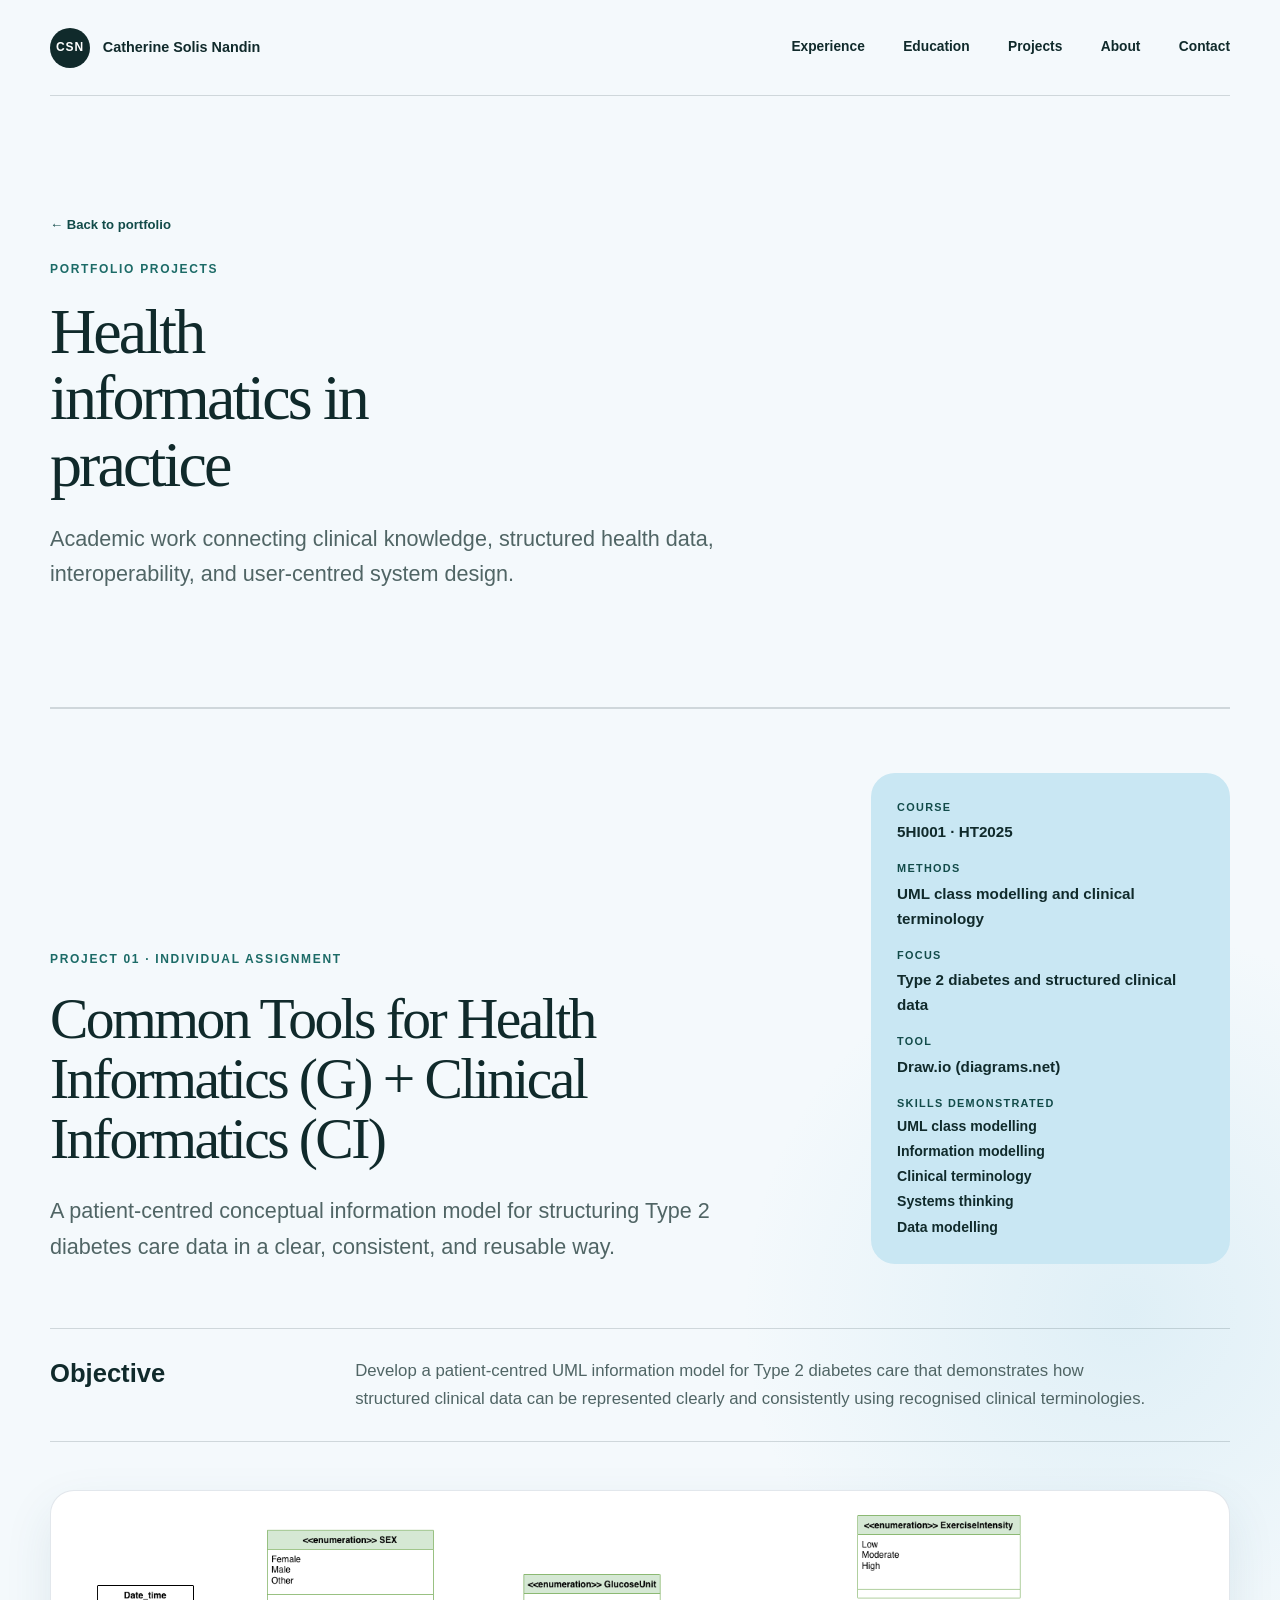
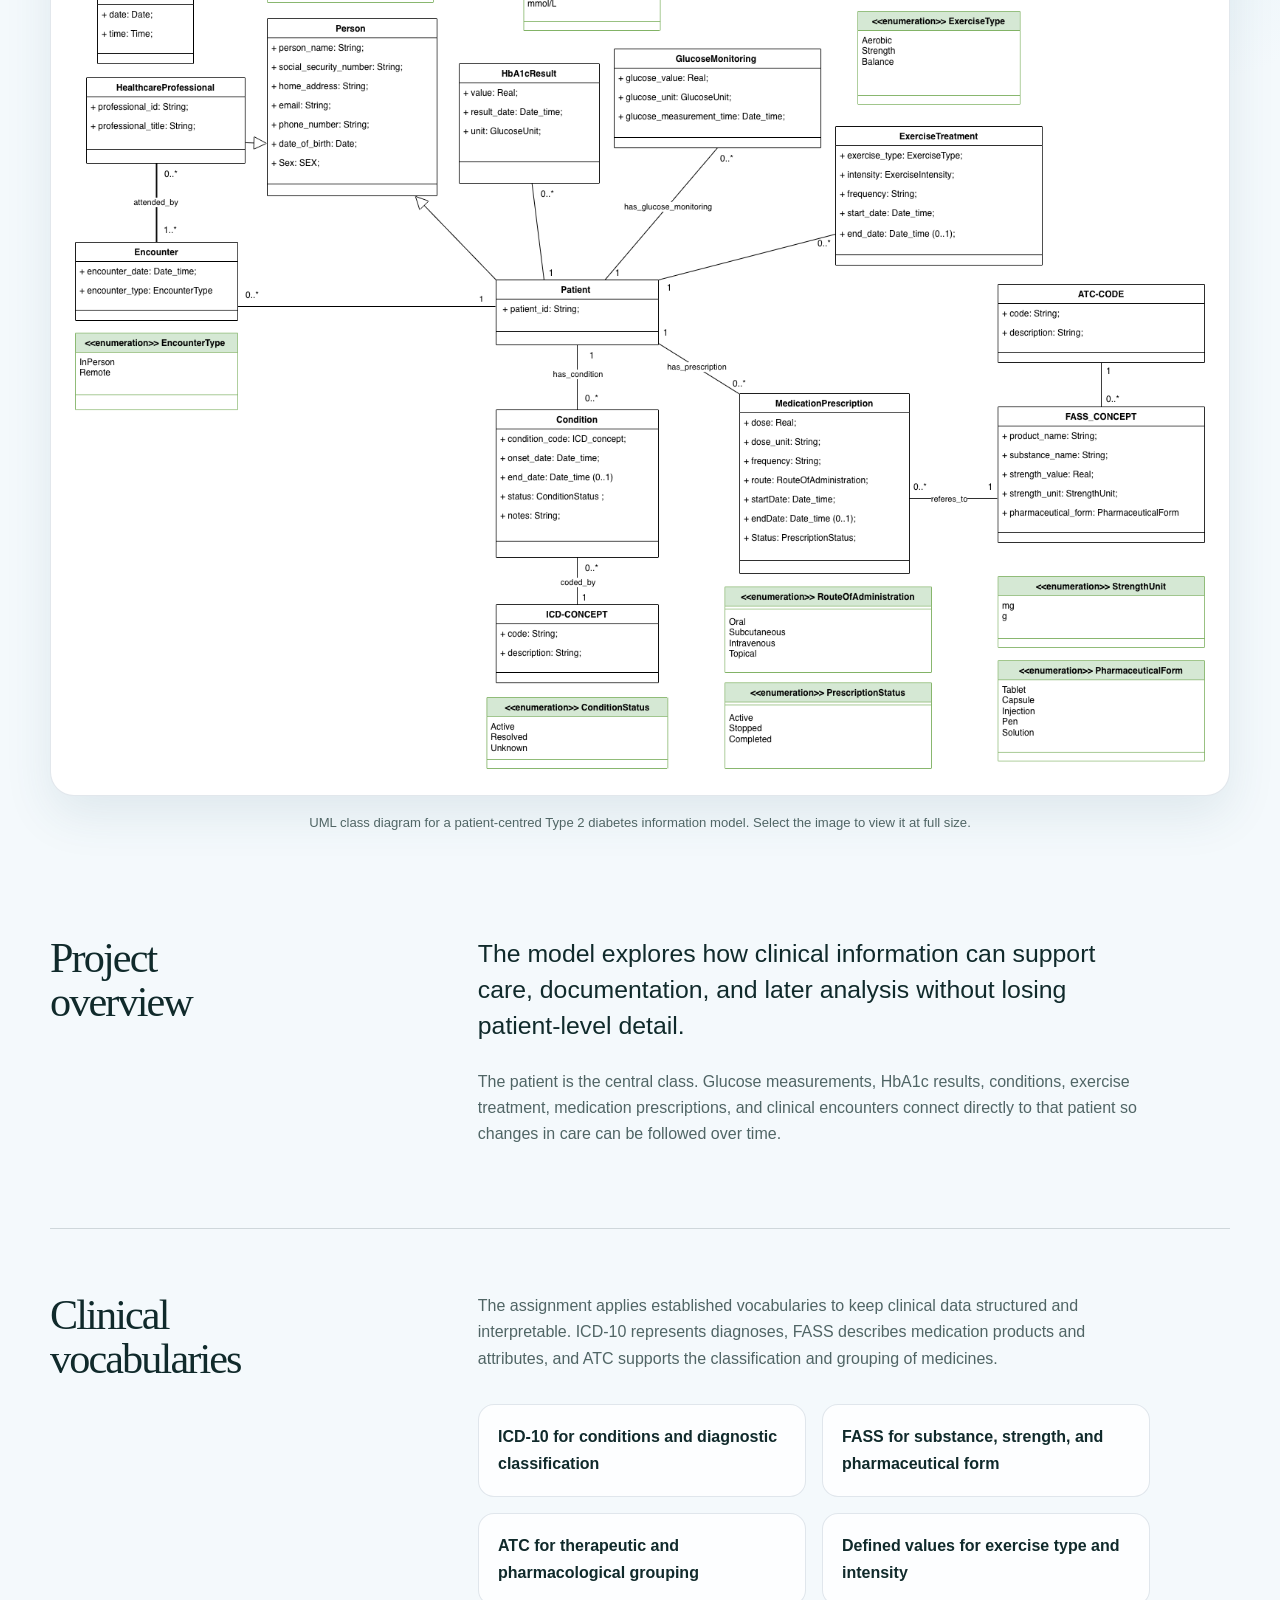
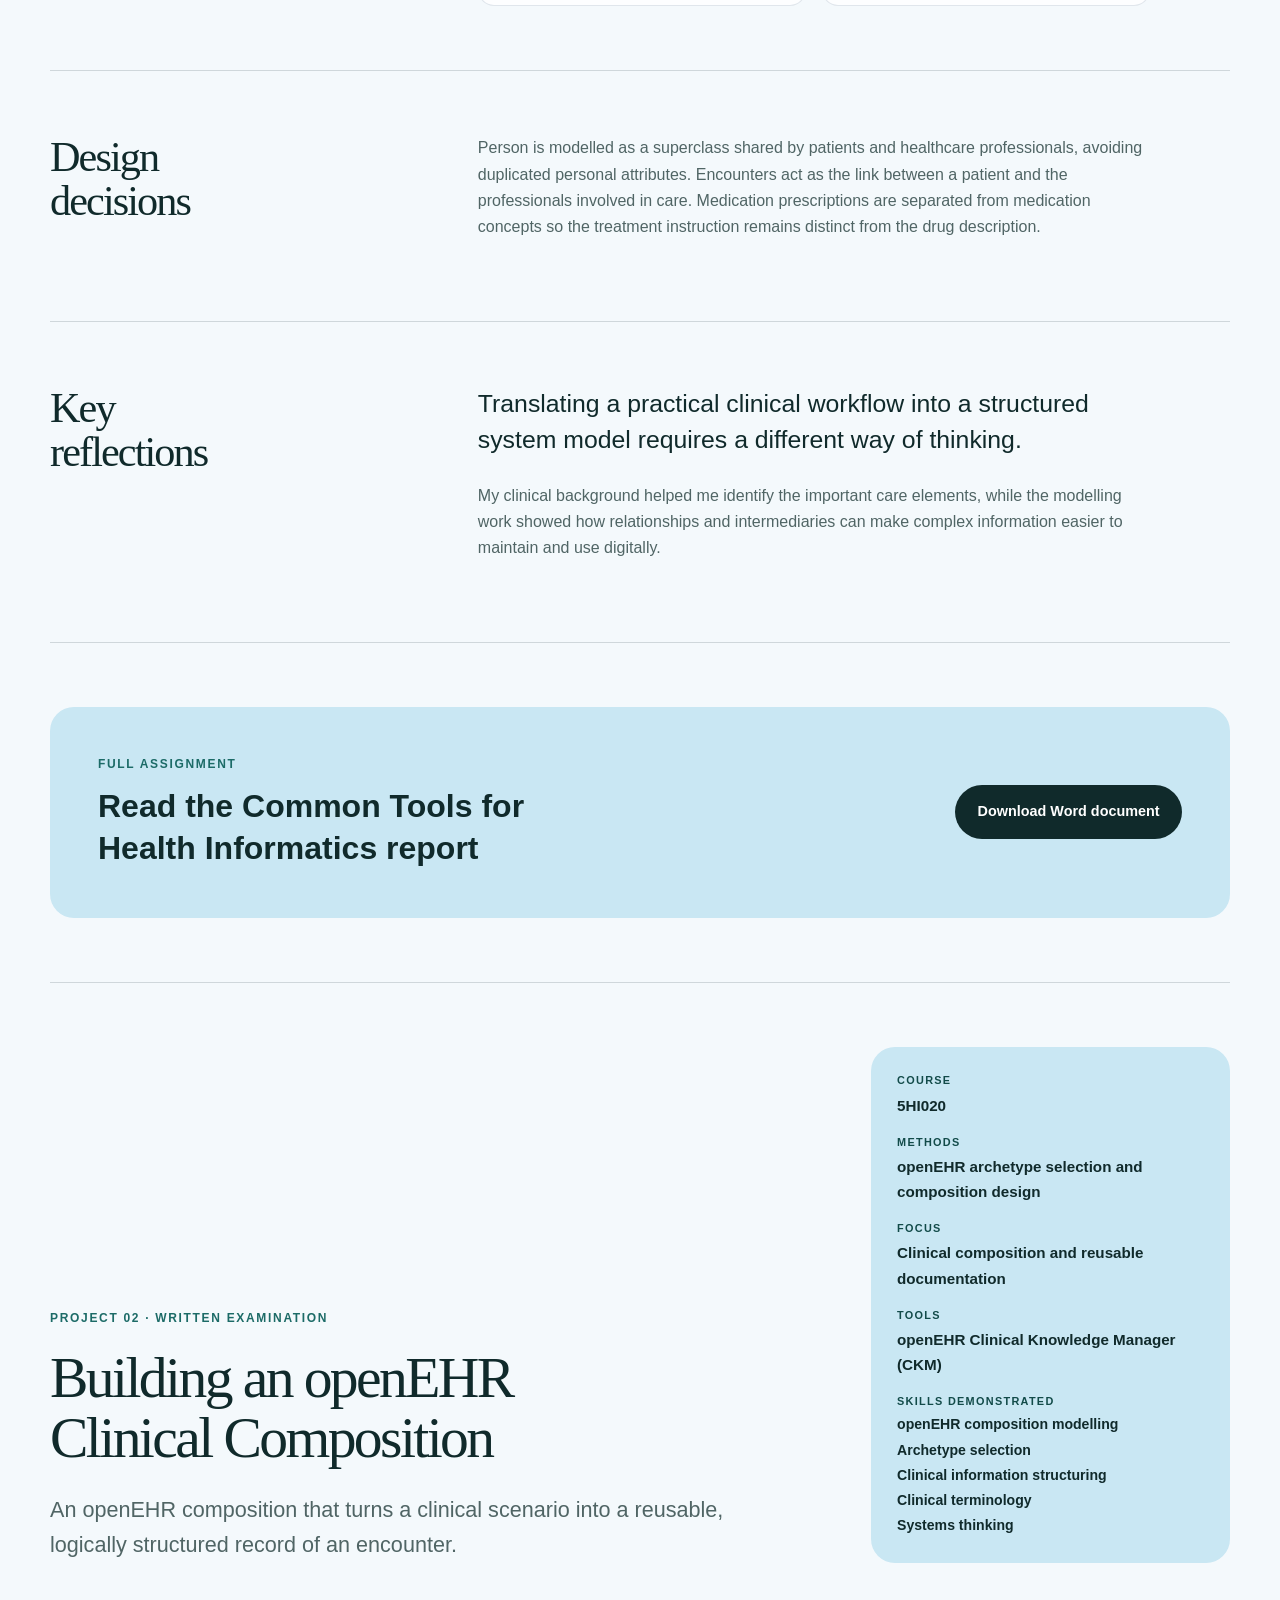
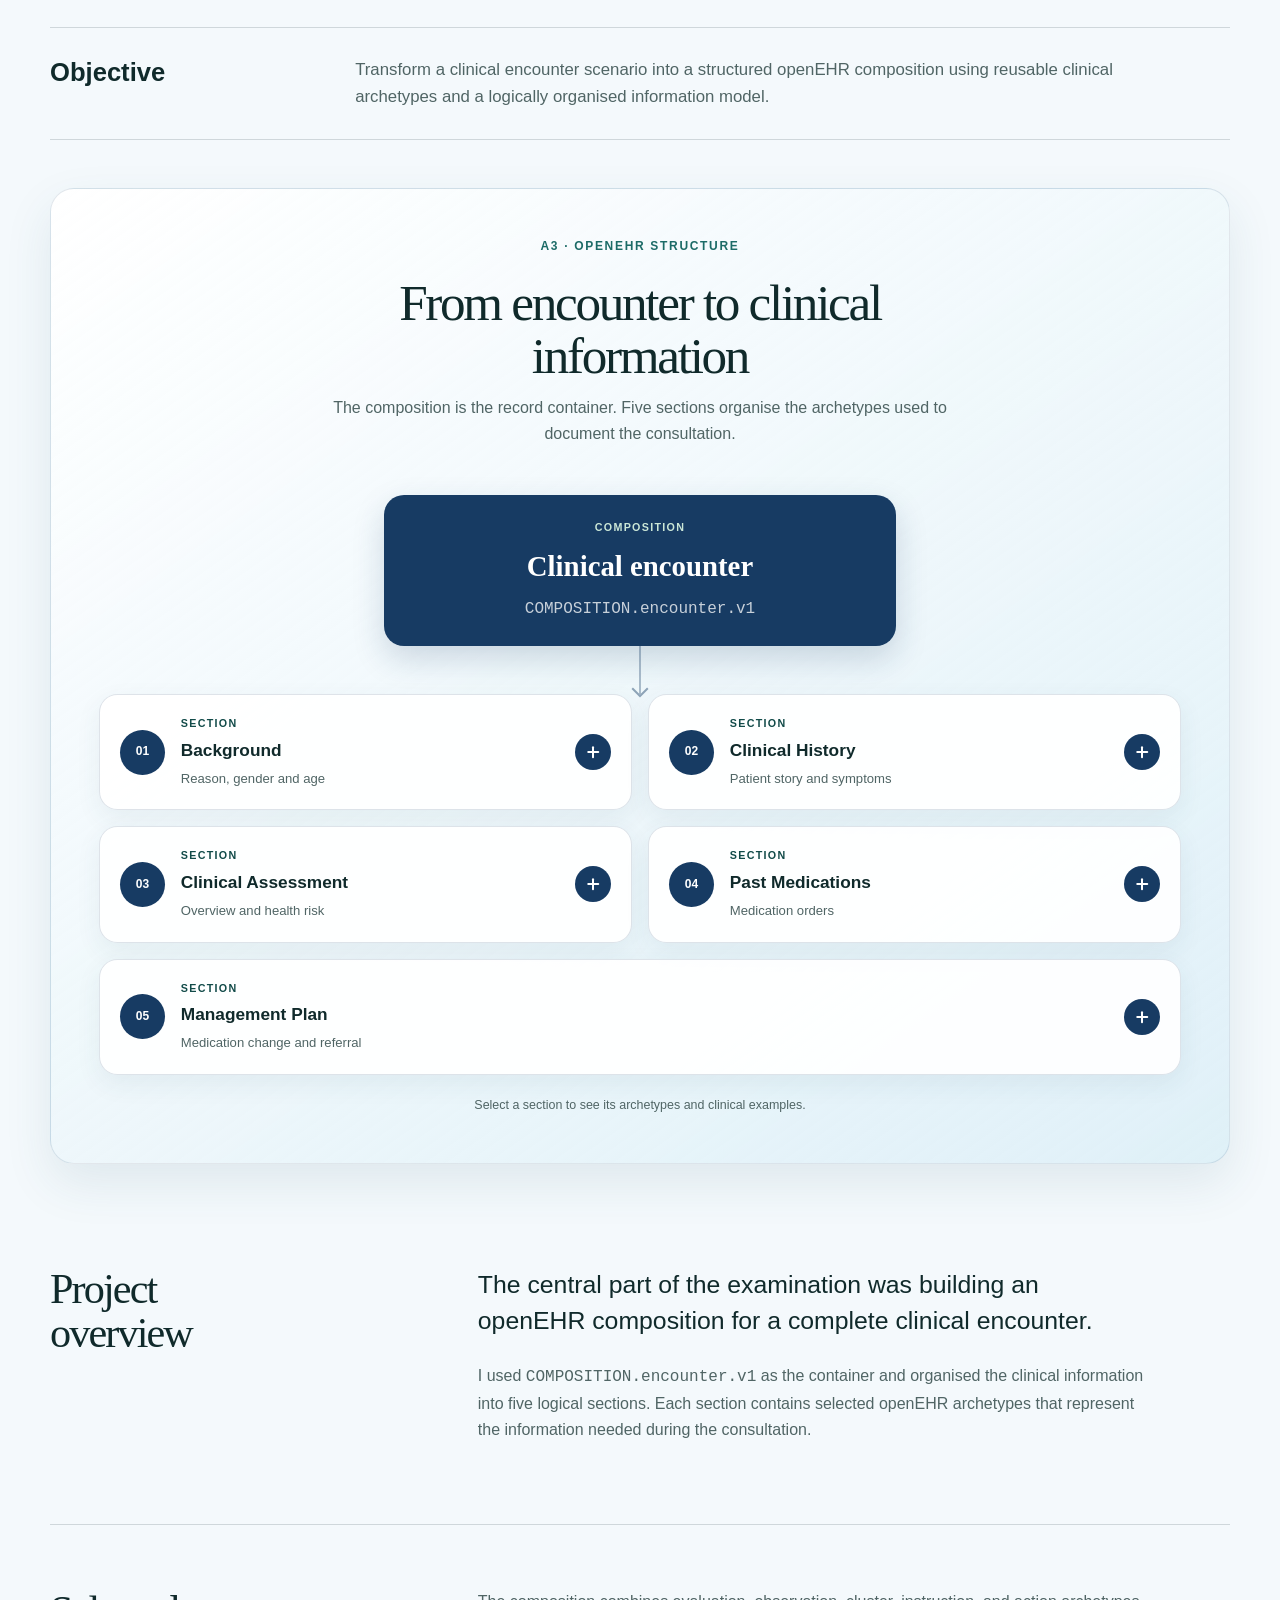
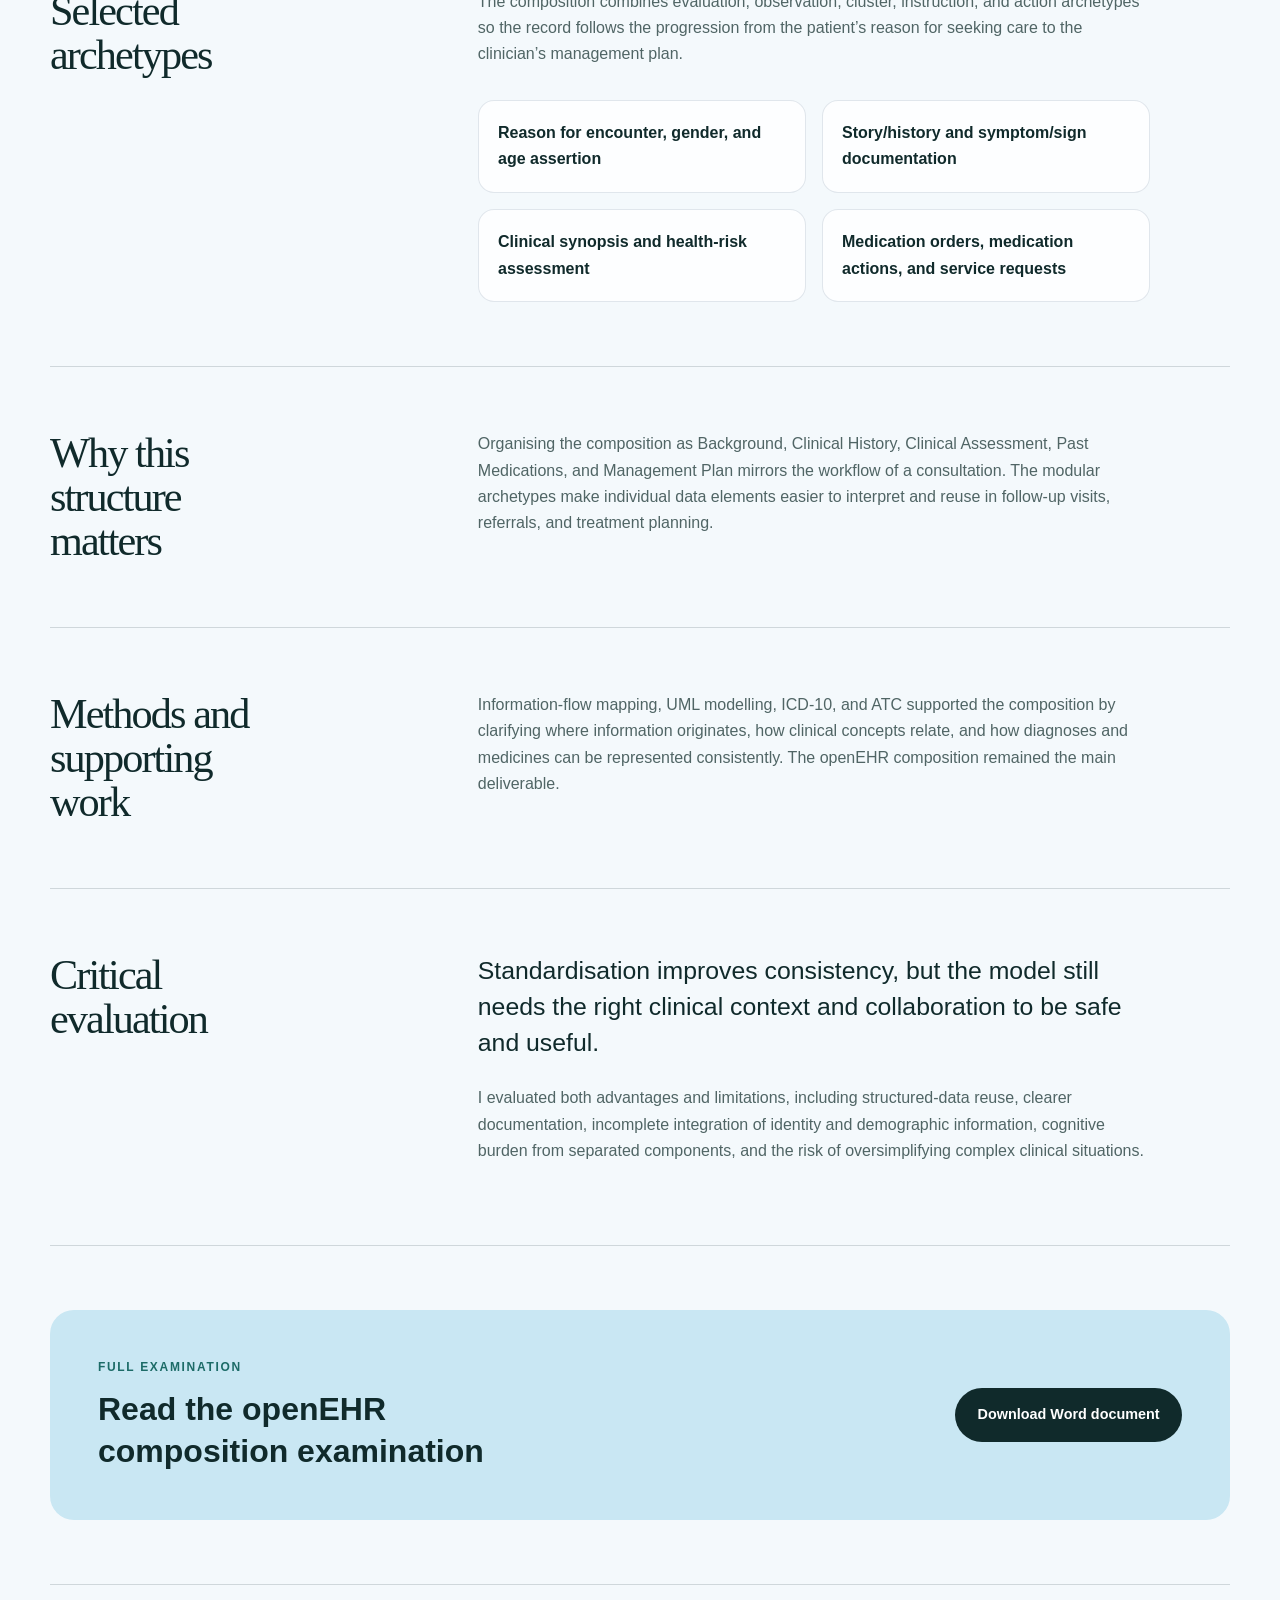
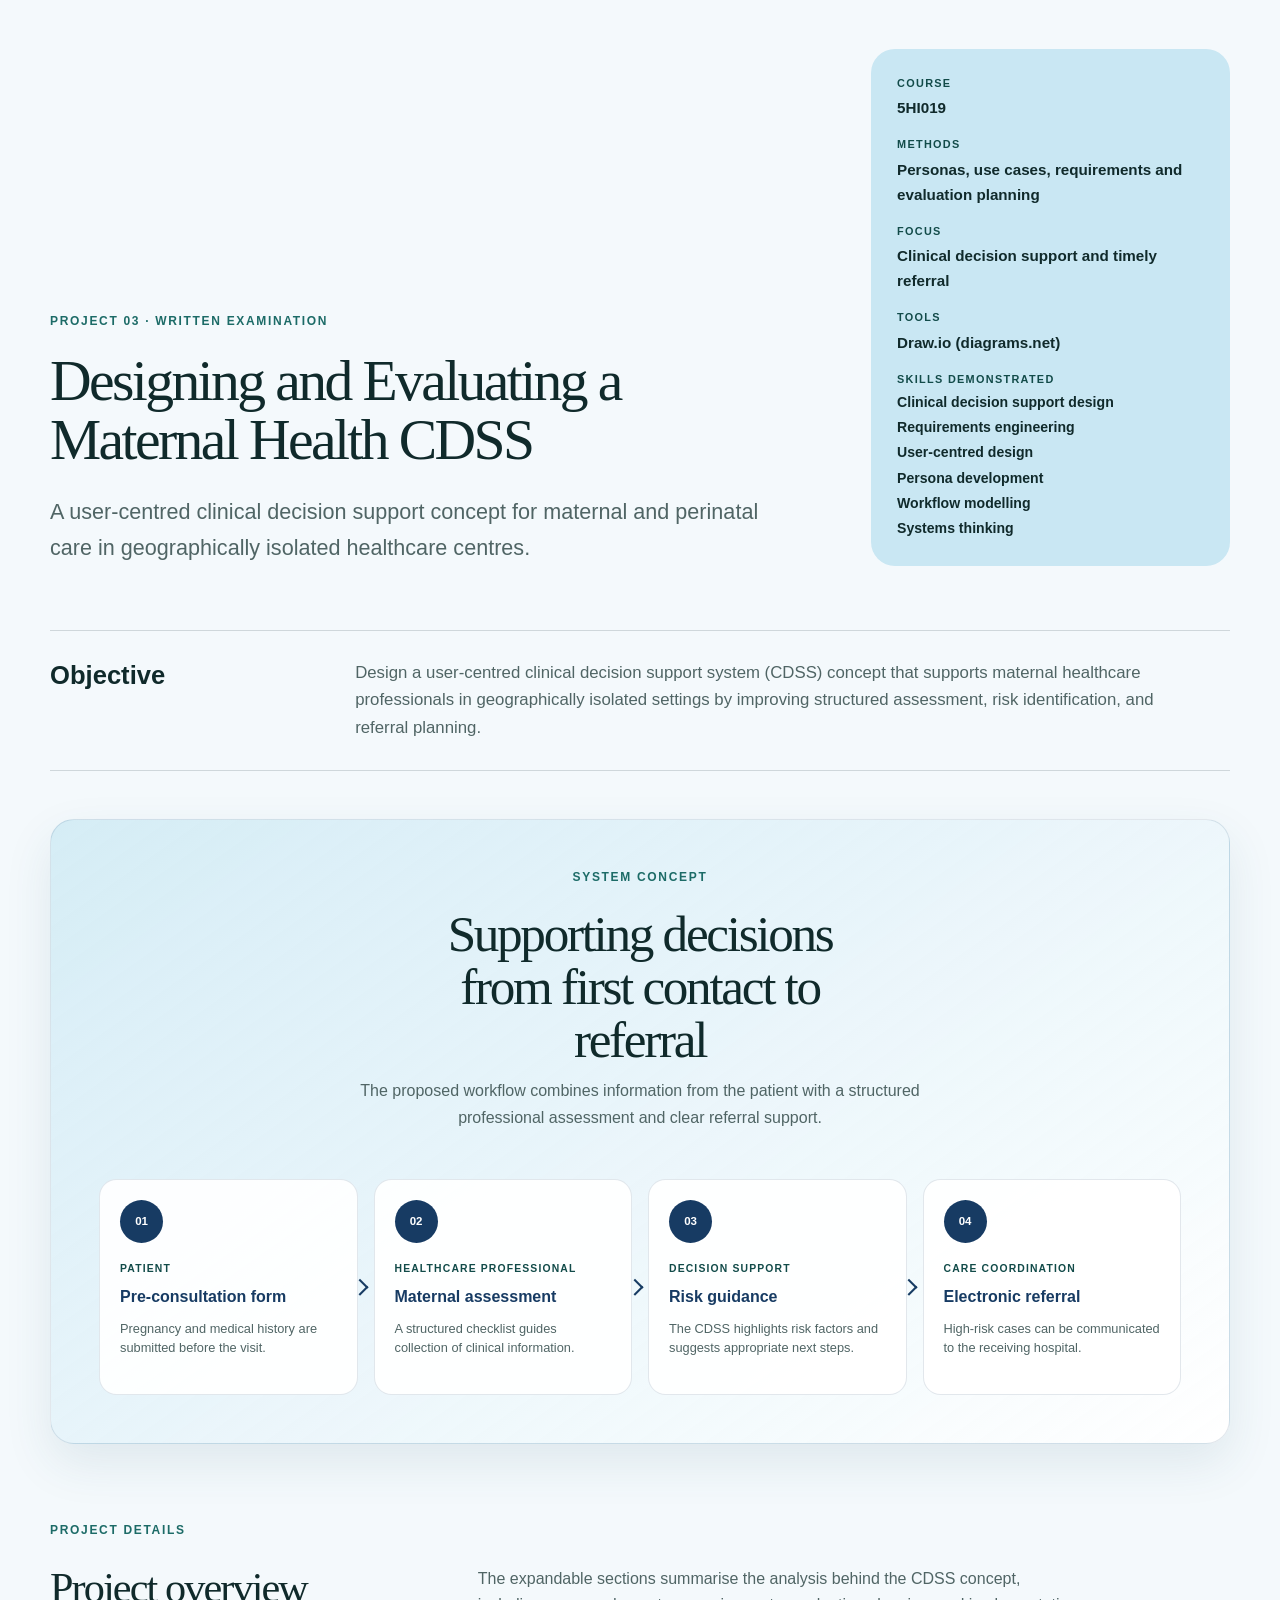
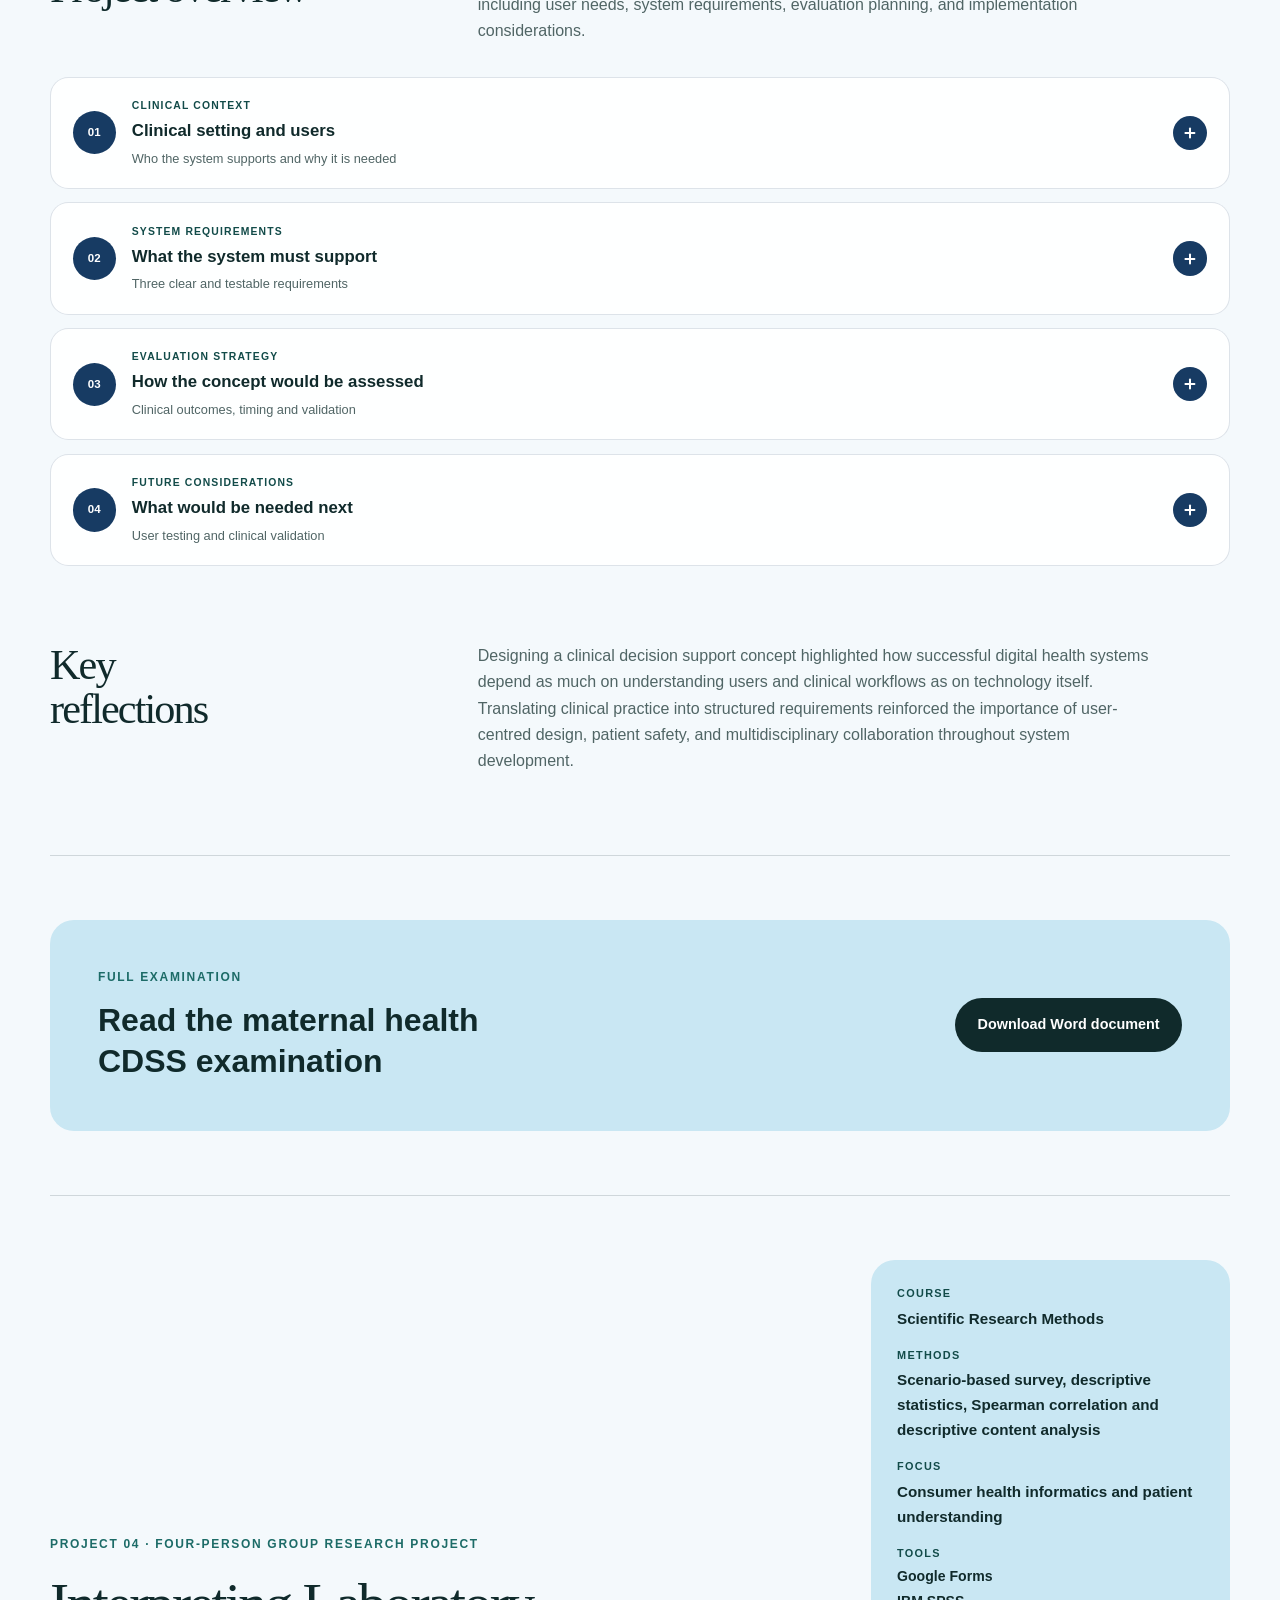
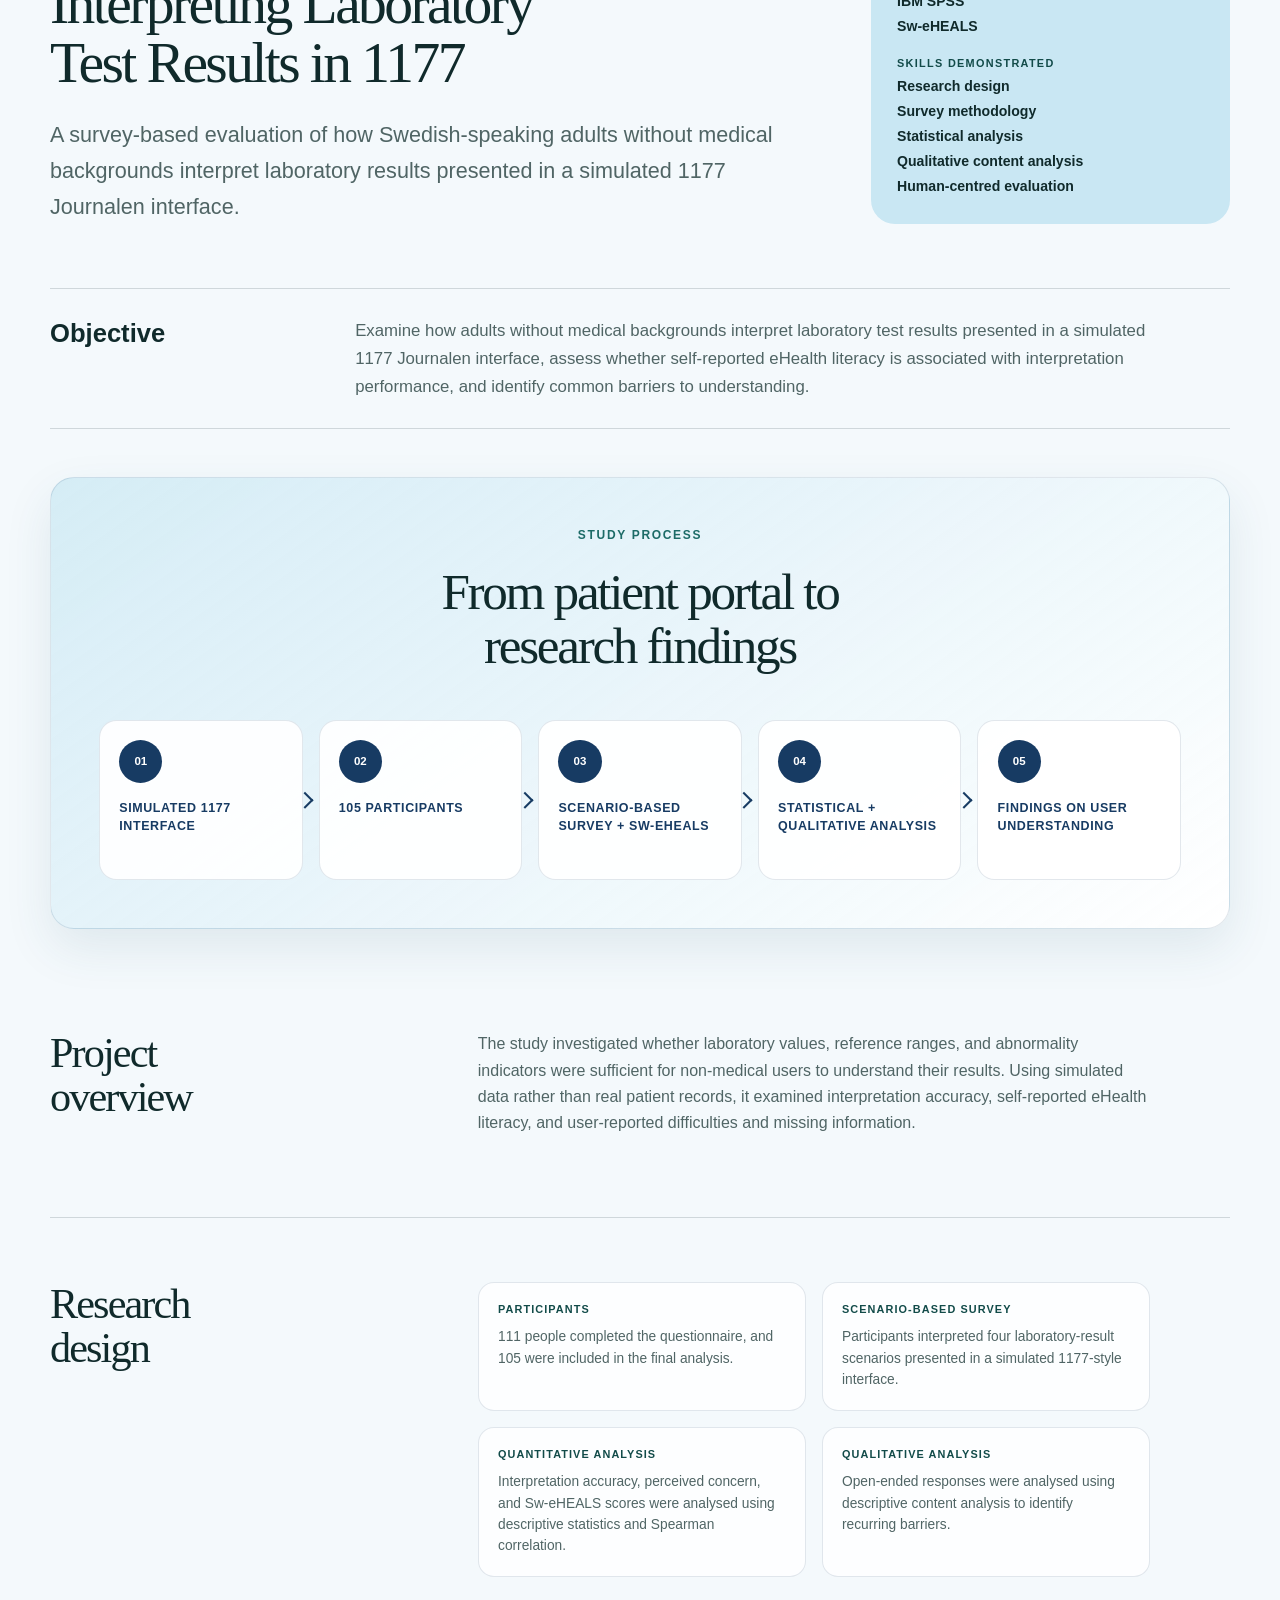
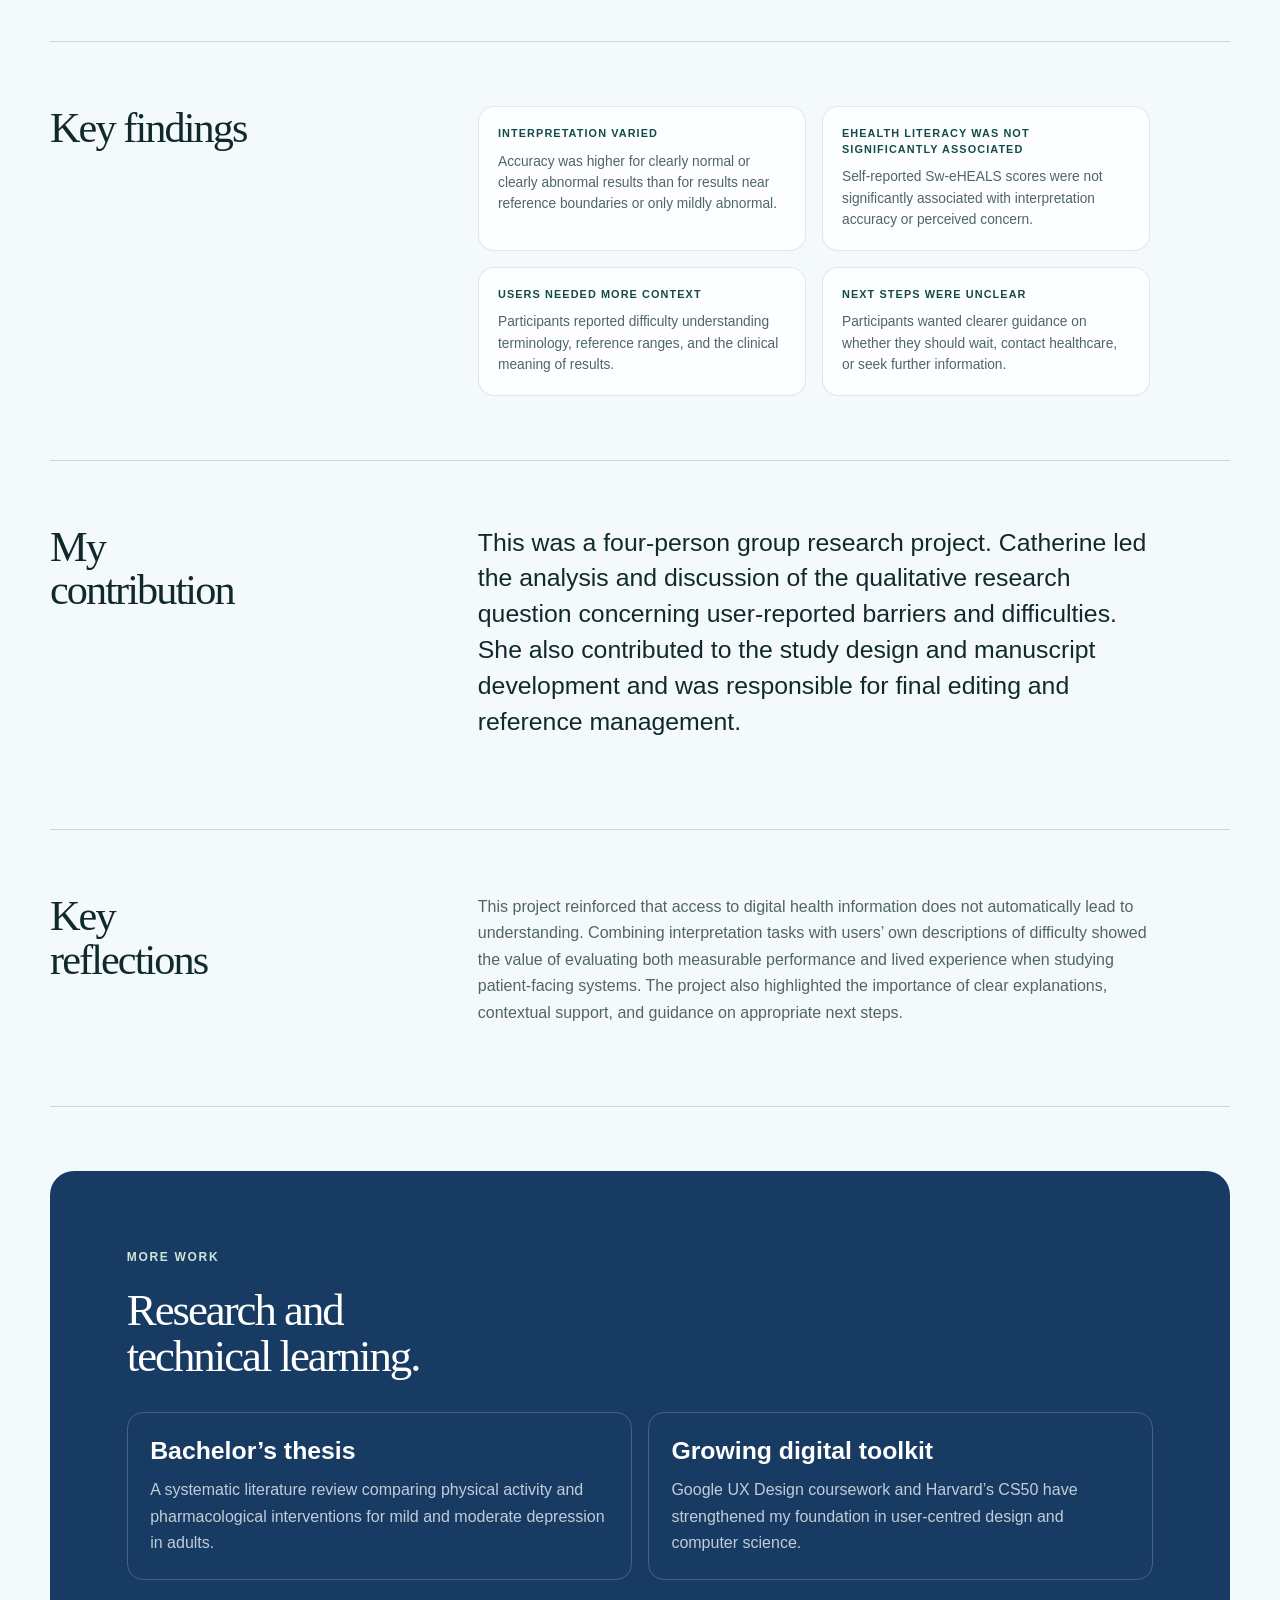
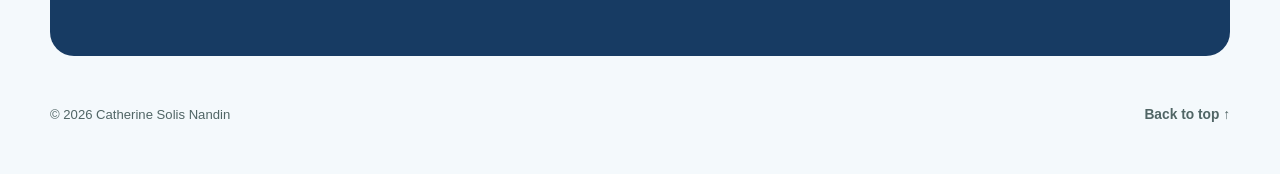
==== projects.html @ 11c228a1 "Update academic portfolio projects" ====
<!doctype html>
<html lang="en">
  <head>
    <meta charset="UTF-8" />
    <meta name="viewport" content="width=device-width, initial-scale=1.0" />
    <meta
      name="description"
      content="Projects by Catherine Solis Nandin, exploring human-centred digital tools for healthcare."
    />
    <title>Projects | Catherine Solis Nandin</title>
    <link rel="stylesheet" href="styles.css?v=20260719-1" />
  </head>
  <body id="top">
    <a class="skip-link" href="#main-content">Skip to content</a>

    <header class="site-header">
      <a class="brand" href="index.html" aria-label="Catherine Solis Nandin, home">
        <span class="brand-mark" aria-hidden="true">CSN</span>
        <span>Catherine Solis Nandin</span>
      </a>
      <nav aria-label="Main navigation">
        <a href="index.html#experience">Experience</a>
        <a href="index.html#education">Education</a>
        <a href="projects.html" aria-current="page">Projects</a>
        <a href="index.html#about">About</a>
        <a href="index.html#contact">Contact</a>
      </nav>
    </header>

    <main id="main-content">
      <section class="project-page-hero project-page-hero-index">
        <div>
          <a class="back-link" href="index.html#projects">← Back to portfolio</a>
          <p class="eyebrow">Portfolio projects</p>
          <h1>Health informatics in practice</h1>
          <p class="hero-intro">
            Academic work connecting clinical knowledge, structured health data,
            interoperability, and user-centred system design.
          </p>
        </div>
      </section>

      <section class="academic-project" id="health-informatics-assignment">
        <div class="academic-project-header">
          <div>
            <p class="eyebrow">Project 01 · Individual assignment</p>
            <h2>
              Common Tools for Health Informatics (G) + Clinical Informatics (CI)
            </h2>
            <p class="lead">
              A patient-centred conceptual information model for structuring Type 2
              diabetes care data in a clear, consistent, and reusable way.
            </p>
          </div>
          <dl class="project-facts">
            <div>
              <dt>Course</dt>
              <dd>5HI001 · HT2025</dd>
            </div>
            <div>
              <dt>Methods</dt>
              <dd>UML class modelling and clinical terminology</dd>
            </div>
            <div>
              <dt>Focus</dt>
              <dd>Type 2 diabetes and structured clinical data</dd>
            </div>
            <div>
              <dt>Tool</dt>
              <dd>Draw.io (diagrams.net)</dd>
            </div>
            <div>
              <dt>Skills demonstrated</dt>
              <dd>
                <ul class="project-fact-list">
                  <li>UML class modelling</li>
                  <li>Information modelling</li>
                  <li>Clinical terminology</li>
                  <li>Systems thinking</li>
                  <li>Data modelling</li>
                </ul>
              </dd>
            </div>
          </dl>
        </div>

        <section class="project-objective" aria-labelledby="project-objective-title">
          <h3 id="project-objective-title">Objective</h3>
          <p>
            Develop a patient-centred UML information model for Type 2 diabetes care
            that demonstrates how structured clinical data can be represented clearly
            and consistently using recognised clinical terminologies.
          </p>
        </section>

        <figure class="project-diagram">
          <button
            class="diagram-enlarge"
            type="button"
            aria-label="Enlarge the UML class diagram"
            aria-haspopup="dialog"
          >
            <img
              src="assets/health-informatics-uml-diagram.png"
              alt="UML class diagram centred on a patient and connected to encounters, healthcare professionals, glucose monitoring, HbA1c results, conditions, exercise treatment, and medication prescriptions"
            />
          </button>
          <figcaption>
            UML class diagram for a patient-centred Type 2 diabetes information
            model. Select the image to view it at full size.
          </figcaption>
        </figure>

        <div class="project-case-study academic-project-sections">
          <section class="project-section">
            <h2>Project overview</h2>
            <div class="project-section-copy">
              <p class="lead">
                The model explores how clinical information can support care,
                documentation, and later analysis without losing patient-level detail.
              </p>
              <p>
                The patient is the central class. Glucose measurements, HbA1c results,
                conditions, exercise treatment, medication prescriptions, and clinical
                encounters connect directly to that patient so changes in care can be
                followed over time.
              </p>
            </div>
          </section>

          <section class="project-section">
            <h2>Clinical vocabularies</h2>
            <div class="project-section-copy">
              <p>
                The assignment applies established vocabularies to keep clinical data
                structured and interpretable. ICD-10 represents diagnoses, FASS
                describes medication products and attributes, and ATC supports the
                classification and grouping of medicines.
              </p>
              <ul class="project-feature-list">
                <li>ICD-10 for conditions and diagnostic classification</li>
                <li>FASS for substance, strength, and pharmaceutical form</li>
                <li>ATC for therapeutic and pharmacological grouping</li>
                <li>Defined values for exercise type and intensity</li>
              </ul>
            </div>
          </section>

          <section class="project-section">
            <h2>Design decisions</h2>
            <div class="project-section-copy">
              <p>
                Person is modelled as a superclass shared by patients and healthcare
                professionals, avoiding duplicated personal attributes. Encounters act
                as the link between a patient and the professionals involved in care.
                Medication prescriptions are separated from medication concepts so the
                treatment instruction remains distinct from the drug description.
              </p>
            </div>
          </section>

          <section class="project-section">
            <h2>Key reflections</h2>
            <div class="project-section-copy">
              <p class="lead">
                Translating a practical clinical workflow into a structured system model
                requires a different way of thinking.
              </p>
              <p>
                My clinical background helped me identify the important care elements,
                while the modelling work showed how relationships and intermediaries can
                make complex information easier to maintain and use digitally.
              </p>
            </div>
          </section>
        </div>

        <div class="project-download">
          <div>
            <p class="eyebrow">Full assignment</p>
            <h3>Read the Common Tools for Health Informatics report</h3>
          </div>
          <a
            class="button button-primary"
            href="assets/common-tools-health-informatics-assignment.docx"
            download
          >
            Download Word document
          </a>
        </div>
      </section>

      <section class="academic-project" id="standardization-health-informatics">
        <div class="academic-project-header">
          <div>
            <p class="eyebrow">Project 02 · Written examination</p>
            <h2>Building an openEHR Clinical Composition</h2>
            <p class="lead">
              An openEHR composition that turns a clinical scenario into a reusable,
              logically structured record of an encounter.
            </p>
          </div>
          <dl class="project-facts">
            <div>
              <dt>Course</dt>
              <dd>5HI020</dd>
            </div>
            <div>
              <dt>Methods</dt>
              <dd>openEHR archetype selection and composition design</dd>
            </div>
            <div>
              <dt>Focus</dt>
              <dd>Clinical composition and reusable documentation</dd>
            </div>
            <div>
              <dt>Tools</dt>
              <dd>openEHR Clinical Knowledge Manager (CKM)</dd>
            </div>
            <div>
              <dt>Skills demonstrated</dt>
              <dd>
                <ul class="project-fact-list">
                  <li>openEHR composition modelling</li>
                  <li>Archetype selection</li>
                  <li>Clinical information structuring</li>
                  <li>Clinical terminology</li>
                  <li>Systems thinking</li>
                </ul>
              </dd>
            </div>
          </dl>
        </div>

        <section class="project-objective" aria-labelledby="openehr-objective-title">
          <h3 id="openehr-objective-title">Objective</h3>
          <p>
            Transform a clinical encounter scenario into a structured openEHR
            composition using reusable clinical archetypes and a logically organised
            information model.
          </p>
        </section>

        <section class="composition-overview" aria-labelledby="composition-overview-title">
          <div class="composition-overview-heading">
            <p class="eyebrow">A3 · openEHR structure</p>
            <h2 id="composition-overview-title">From encounter to clinical information</h2>
            <p>
              The composition is the record container. Five sections organise the
              archetypes used to document the consultation.
            </p>
          </div>

          <div class="composition-root-card">
            <span>Composition</span>
            <strong>Clinical encounter</strong>
            <code>COMPOSITION.encounter.v1</code>
          </div>

          <div class="composition-flow" aria-hidden="true">
            <span></span>
          </div>

          <div class="composition-section-grid">
            <details class="composition-section-card">
              <summary>
                <span class="composition-section-number">01</span>
                <span>
                  <small>Section</small>
                  <strong>Background</strong>
                  <em>Reason, gender and age</em>
                </span>
                <span class="composition-section-toggle" aria-hidden="true"></span>
              </summary>
              <div class="composition-section-content">
                <code>SECTION.adhoc.v1</code>
                <ul class="archetype-list">
                  <li>
                    <span>Evaluation</span>
                    <strong>Reason for encounter</strong>
                    <code>EVALUATION.reason_for_encounter.v1</code>
                    <p>Records contact with primary care because of pain in the leg.</p>
                  </li>
                  <li>
                    <span>Evaluation</span>
                    <strong>Gender</strong>
                    <code>EVALUATION.gender.v1</code>
                    <p>Records female gender as background information.</p>
                  </li>
                  <li>
                    <span>Observation</span>
                    <strong>Age</strong>
                    <code>OBSERVATION.age_assertion.v1</code>
                    <p>Records that the patient is 65 years old.</p>
                  </li>
                </ul>
              </div>
            </details>

            <details class="composition-section-card">
              <summary>
                <span class="composition-section-number">02</span>
                <span>
                  <small>Section</small>
                  <strong>Clinical History</strong>
                  <em>Patient story and symptoms</em>
                </span>
                <span class="composition-section-toggle" aria-hidden="true"></span>
              </summary>
              <div class="composition-section-content">
                <code>SECTION.adhoc.v1</code>
                <ul class="archetype-list">
                  <li>
                    <span>Observation</span>
                    <strong>Patient story</strong>
                    <code>OBSERVATION.story.v1</code>
                    <p>Records the narrative that the patient has pain in the leg.</p>
                  </li>
                  <li>
                    <span>Cluster</span>
                    <strong>Symptom or sign</strong>
                    <code>CLUSTER.symptom_sign.v2</code>
                    <p>Describes moderate pain in the patient’s right leg.</p>
                  </li>
                </ul>
              </div>
            </details>

            <details class="composition-section-card">
              <summary>
                <span class="composition-section-number">03</span>
                <span>
                  <small>Section</small>
                  <strong>Clinical Assessment</strong>
                  <em>Overview and health risk</em>
                </span>
                <span class="composition-section-toggle" aria-hidden="true"></span>
              </summary>
              <div class="composition-section-content">
                <code>SECTION.adhoc.v1</code>
                <ul class="archetype-list">
                  <li>
                    <span>Evaluation</span>
                    <strong>Clinical synopsis</strong>
                    <code>EVALUATION.clinical_synopsis.v1</code>
                    <p>Summarises the leg pain and uncertainty about medication intake.</p>
                  </li>
                  <li>
                    <span>Evaluation</span>
                    <strong>Health risk</strong>
                    <code>EVALUATION.health_risk.v1</code>
                    <p>Documents difficulty remembering the medication name.</p>
                  </li>
                </ul>
              </div>
            </details>

            <details class="composition-section-card">
              <summary>
                <span class="composition-section-number">04</span>
                <span>
                  <small>Section</small>
                  <strong>Past Medications</strong>
                  <em>Medication orders</em>
                </span>
                <span class="composition-section-toggle" aria-hidden="true"></span>
              </summary>
              <div class="composition-section-content">
                <code>SECTION.adhoc.v1</code>
                <ul class="archetype-list">
                  <li>
                    <span>Instruction</span>
                    <strong>Medication order</strong>
                    <code>INSTRUCTION.medication_order.v3</code>
                    <p>Records metformin, bisoprolol, flucloxacillin and Eliquis.</p>
                  </li>
                </ul>
              </div>
            </details>

            <details class="composition-section-card composition-section-card-wide">
              <summary>
                <span class="composition-section-number">05</span>
                <span>
                  <small>Section</small>
                  <strong>Management Plan</strong>
                  <em>Medication change and referral</em>
                </span>
                <span class="composition-section-toggle" aria-hidden="true"></span>
              </summary>
              <div class="composition-section-content">
                <code>SECTION.adhoc.v1</code>
                <ul class="archetype-list archetype-list-two-column">
                  <li>
                    <span>Action</span>
                    <strong>Medication</strong>
                    <code>ACTION.medication.v1</code>
                    <p>Records the switch of anticoagulant to fondaparinux.</p>
                  </li>
                  <li>
                    <span>Instruction</span>
                    <strong>Service request</strong>
                    <code>INSTRUCTION.service_request.v1</code>
                    <p>Records the duplex-ultrasound referral to Karolinska University Hospital.</p>
                  </li>
                </ul>
              </div>
            </details>
          </div>

          <p class="composition-overview-hint">Select a section to see its archetypes and clinical examples.</p>
        </section>

        <div class="project-case-study academic-project-sections">
          <section class="project-section">
            <h2>Project overview</h2>
            <div class="project-section-copy">
              <p class="lead">
                The central part of the examination was building an openEHR composition
                for a complete clinical encounter.
              </p>
              <p>
                I used <code>COMPOSITION.encounter.v1</code> as the container and
                organised the clinical information into five logical sections. Each
                section contains selected openEHR archetypes that represent the
                information needed during the consultation.
              </p>
            </div>
          </section>

          <section class="project-section">
            <h2>Selected archetypes</h2>
            <div class="project-section-copy">
              <p>
                The composition combines evaluation, observation, cluster, instruction,
                and action archetypes so the record follows the progression from the
                patient’s reason for seeking care to the clinician’s management plan.
              </p>
              <ul class="project-feature-list">
                <li>Reason for encounter, gender, and age assertion</li>
                <li>Story/history and symptom/sign documentation</li>
                <li>Clinical synopsis and health-risk assessment</li>
                <li>Medication orders, medication actions, and service requests</li>
              </ul>
            </div>
          </section>

          <section class="project-section">
            <h2>Why this structure matters</h2>
            <div class="project-section-copy">
              <p>
                Organising the composition as Background, Clinical History, Clinical
                Assessment, Past Medications, and Management Plan mirrors the workflow
                of a consultation. The modular archetypes make individual data elements
                easier to interpret and reuse in follow-up visits, referrals, and
                treatment planning.
              </p>
            </div>
          </section>

          <section class="project-section">
            <h2>Methods and supporting work</h2>
            <div class="project-section-copy">
              <p>
                Information-flow mapping, UML modelling, ICD-10, and ATC supported the
                composition by clarifying where information originates, how clinical
                concepts relate, and how diagnoses and medicines can be represented
                consistently. The openEHR composition remained the main deliverable.
              </p>
            </div>
          </section>

          <section class="project-section">
            <h2>Critical evaluation</h2>
            <div class="project-section-copy">
              <p class="lead">
                Standardisation improves consistency, but the model still needs the
                right clinical context and collaboration to be safe and useful.
              </p>
              <p>
                I evaluated both advantages and limitations, including structured-data
                reuse, clearer documentation, incomplete integration of identity and
                demographic information, cognitive burden from separated components,
                and the risk of oversimplifying complex clinical situations.
              </p>
            </div>
          </section>
        </div>

        <div class="project-download">
          <div>
            <p class="eyebrow">Full examination</p>
            <h3>Read the openEHR composition examination</h3>
          </div>
          <a
            class="button button-primary"
            href="assets/standardization-health-informatics-5hi020.docx"
            download
          >
            Download Word document
          </a>
        </div>
      </section>

      <section class="academic-project" id="maternal-health-cdss">
        <div class="academic-project-header">
          <div>
            <p class="eyebrow">Project 03 · Written examination</p>
            <h2>Designing and Evaluating a Maternal Health CDSS</h2>
            <p class="lead">
              A user-centred clinical decision support concept for maternal and
              perinatal care in geographically isolated healthcare centres.
            </p>
          </div>
          <dl class="project-facts">
            <div>
              <dt>Course</dt>
              <dd>5HI019</dd>
            </div>
            <div>
              <dt>Methods</dt>
              <dd>Personas, use cases, requirements and evaluation planning</dd>
            </div>
            <div>
              <dt>Focus</dt>
              <dd>Clinical decision support and timely referral</dd>
            </div>
            <div>
              <dt>Tools</dt>
              <dd>Draw.io (diagrams.net)</dd>
            </div>
            <div>
              <dt>Skills demonstrated</dt>
              <dd>
                <ul class="project-fact-list">
                  <li>Clinical decision support design</li>
                  <li>Requirements engineering</li>
                  <li>User-centred design</li>
                  <li>Persona development</li>
                  <li>Workflow modelling</li>
                  <li>Systems thinking</li>
                </ul>
              </dd>
            </div>
          </dl>
        </div>

        <section class="project-objective" aria-labelledby="cdss-objective-title">
          <h3 id="cdss-objective-title">Objective</h3>
          <p>
            Design a user-centred clinical decision support system (CDSS) concept that
            supports maternal healthcare professionals in geographically isolated
            settings by improving structured assessment, risk identification, and
            referral planning.
          </p>
        </section>

        <section class="cdss-overview" aria-labelledby="cdss-overview-title">
          <div class="cdss-overview-heading">
            <p class="eyebrow">System concept</p>
            <h2 id="cdss-overview-title">Supporting decisions from first contact to referral</h2>
            <p>
              The proposed workflow combines information from the patient with a
              structured professional assessment and clear referral support.
            </p>
          </div>

          <ol class="cdss-flow" aria-label="Proposed maternal health decision-support workflow">
            <li>
              <span class="cdss-step-number">01</span>
              <small>Patient</small>
              <strong>Pre-consultation form</strong>
              <p>Pregnancy and medical history are submitted before the visit.</p>
            </li>
            <li>
              <span class="cdss-step-number">02</span>
              <small>Healthcare professional</small>
              <strong>Maternal assessment</strong>
              <p>A structured checklist guides collection of clinical information.</p>
            </li>
            <li>
              <span class="cdss-step-number">03</span>
              <small>Decision support</small>
              <strong>Risk guidance</strong>
              <p>The CDSS highlights risk factors and suggests appropriate next steps.</p>
            </li>
            <li>
              <span class="cdss-step-number">04</span>
              <small>Care coordination</small>
              <strong>Electronic referral</strong>
              <p>High-risk cases can be communicated to the receiving hospital.</p>
            </li>
          </ol>
        </section>

        <section class="cdss-details" aria-labelledby="cdss-details-title">
          <div class="cdss-details-heading">
            <p class="eyebrow">Project details</p>
            <h2 id="cdss-details-title">Project overview</h2>
            <p>
              The expandable sections summarise the analysis behind the CDSS concept,
              including user needs, system requirements, evaluation planning, and
              implementation considerations.
            </p>
          </div>

          <div class="cdss-detail-list">
            <details class="cdss-detail-card">
              <summary>
                <span class="cdss-detail-number">01</span>
                <span>
                  <small>Clinical context</small>
                  <strong>Clinical setting and users</strong>
                  <em>Who the system supports and why it is needed</em>
                </span>
                <span class="cdss-detail-toggle" aria-hidden="true"></span>
              </summary>
              <div class="cdss-detail-content">
                <div class="cdss-fact-grid">
                  <article>
                    <span>Setting</span>
                    <strong>Isolated maternity-care centres</strong>
                    <p>Referral hospitals may be two hours away.</p>
                  </article>
                  <article>
                    <span>Primary users</span>
                    <strong>Nurses and midwives</strong>
                    <p>Professionals work without a physician on site.</p>
                  </article>
                  <article>
                    <span>Patient user</span>
                    <strong>Pregnant woman seeking care</strong>
                    <p>Provides history before the clinical assessment.</p>
                  </article>
                </div>
                <p class="cdss-detail-note">Referral-hospital professionals and health authorities are additional stakeholders.</p>
              </div>
            </details>

            <details class="cdss-detail-card">
              <summary>
                <span class="cdss-detail-number">02</span>
                <span>
                  <small>System requirements</small>
                  <strong>What the system must support</strong>
                  <em>Three clear and testable requirements</em>
                </span>
                <span class="cdss-detail-toggle" aria-hidden="true"></span>
              </summary>
              <div class="cdss-detail-content">
                <ol class="cdss-requirements">
                  <li>
                    <span>01</span>
                    <p>Display a structured maternal and perinatal assessment checklist.</p>
                  </li>
                  <li>
                    <span>02</span>
                    <p>Let the patient submit relevant history before the visit.</p>
                  </li>
                  <li>
                    <span>03</span>
                    <p>Automatically save interrupted assessments so work can resume safely.</p>
                  </li>
                </ol>
              </div>
            </details>

            <details class="cdss-detail-card">
              <summary>
                <span class="cdss-detail-number">03</span>
                <span>
                  <small>Evaluation strategy</small>
                  <strong>How the concept would be assessed</strong>
                  <em>Clinical outcomes, timing and validation</em>
                </span>
                <span class="cdss-detail-toggle" aria-hidden="true"></span>
              </summary>
              <div class="cdss-detail-content">
                <div class="cdss-metric-grid">
                  <article>
                    <span>Outcome 01</span>
                    <strong>Complication detection</strong>
                    <p>Time to detection and correctly identified high-risk cases.</p>
                  </article>
                  <article>
                    <span>Outcome 02</span>
                    <strong>Referral delays</strong>
                    <p>Time from risk detection to referral submission.</p>
                  </article>
                  <article>
                    <span>Validation</span>
                    <strong>Clinical appropriateness</strong>
                    <p>Review of referrals by receiving clinicians.</p>
                  </article>
                </div>
              </div>
            </details>

            <details class="cdss-detail-card">
              <summary>
                <span class="cdss-detail-number">04</span>
                <span>
                  <small>Future considerations</small>
                  <strong>What would be needed next</strong>
                  <em>User testing and clinical validation</em>
                </span>
                <span class="cdss-detail-toggle" aria-hidden="true"></span>
              </summary>
              <div class="cdss-detail-content cdss-reflection-grid">
                <p>Personas support focus, but can hide differences in skills, workload, and local resources.</p>
                <p>The concept would require direct user involvement, usability testing, and clinical validation before use in practice.</p>
              </div>
            </details>
          </div>
        </section>

        <div class="project-case-study academic-project-sections cdss-key-reflections">
          <section class="project-section">
            <h2>Key reflections</h2>
            <div class="project-section-copy">
              <p>
                Designing a clinical decision support concept highlighted how successful
                digital health systems depend as much on understanding users and clinical
                workflows as on technology itself. Translating clinical practice into
                structured requirements reinforced the importance of user-centred design,
                patient safety, and multidisciplinary collaboration throughout system
                development.
              </p>
            </div>
          </section>
        </div>

        <div class="project-download">
          <div>
            <p class="eyebrow">Full examination</p>
            <h3>Read the maternal health CDSS examination</h3>
          </div>
          <a
            class="button button-primary"
            href="assets/maternal-health-cdss-written-exam.docx"
            download
          >
            Download Word document
          </a>
        </div>
      </section>

      <section class="academic-project" id="laboratory-results-1177">
        <div class="academic-project-header">
          <div>
            <p class="eyebrow">Project 04 · Four-person group research project</p>
            <h2>Interpreting Laboratory Test Results in 1177</h2>
            <p class="lead">
              A survey-based evaluation of how Swedish-speaking adults without medical
              backgrounds interpret laboratory results presented in a simulated 1177
              Journalen interface.
            </p>
          </div>
          <dl class="project-facts">
            <div>
              <dt>Course</dt>
              <dd>Scientific Research Methods</dd>
            </div>
            <div>
              <dt>Methods</dt>
              <dd>Scenario-based survey, descriptive statistics, Spearman correlation and descriptive content analysis</dd>
            </div>
            <div>
              <dt>Focus</dt>
              <dd>Consumer health informatics and patient understanding</dd>
            </div>
            <div>
              <dt>Tools</dt>
              <dd>
                <ul class="project-fact-list">
                  <li>Google Forms</li>
                  <li>IBM SPSS</li>
                  <li>Sw-eHEALS</li>
                </ul>
              </dd>
            </div>
            <div>
              <dt>Skills demonstrated</dt>
              <dd>
                <ul class="project-fact-list">
                  <li>Research design</li>
                  <li>Survey methodology</li>
                  <li>Statistical analysis</li>
                  <li>Qualitative content analysis</li>
                  <li>Human-centred evaluation</li>
                </ul>
              </dd>
            </div>
          </dl>
        </div>

        <section class="project-objective" aria-labelledby="laboratory-results-objective-title">
          <h3 id="laboratory-results-objective-title">Objective</h3>
          <p>
            Examine how adults without medical backgrounds interpret laboratory test
            results presented in a simulated 1177 Journalen interface, assess whether
            self-reported eHealth literacy is associated with interpretation performance,
            and identify common barriers to understanding.
          </p>
        </section>

        <section class="research-process" aria-labelledby="research-process-title">
          <div class="research-process-heading">
            <p class="eyebrow">Study process</p>
            <h2 id="research-process-title">From patient portal to research findings</h2>
          </div>
          <ol class="research-process-flow" aria-label="Five-step research process">
            <li>
              <span class="cdss-step-number">01</span>
              <strong>Simulated 1177 interface</strong>
            </li>
            <li>
              <span class="cdss-step-number">02</span>
              <strong>105 participants</strong>
            </li>
            <li>
              <span class="cdss-step-number">03</span>
              <strong>Scenario-based survey + Sw-eHEALS</strong>
            </li>
            <li>
              <span class="cdss-step-number">04</span>
              <strong>Statistical + qualitative analysis</strong>
            </li>
            <li>
              <span class="cdss-step-number">05</span>
              <strong>Findings on user understanding</strong>
            </li>
          </ol>
        </section>

        <div class="project-case-study academic-project-sections">
          <section class="project-section">
            <h2>Project overview</h2>
            <div class="project-section-copy">
              <p>
                The study investigated whether laboratory values, reference ranges, and
                abnormality indicators were sufficient for non-medical users to understand
                their results. Using simulated data rather than real patient records, it
                examined interpretation accuracy, self-reported eHealth literacy, and
                user-reported difficulties and missing information.
              </p>
            </div>
          </section>

          <section class="project-section">
            <h2>Research design</h2>
            <div class="project-section-copy">
              <div class="research-card-grid">
                <article>
                  <h3>Participants</h3>
                  <p>111 people completed the questionnaire, and 105 were included in the final analysis.</p>
                </article>
                <article>
                  <h3>Scenario-based survey</h3>
                  <p>Participants interpreted four laboratory-result scenarios presented in a simulated 1177-style interface.</p>
                </article>
                <article>
                  <h3>Quantitative analysis</h3>
                  <p>Interpretation accuracy, perceived concern, and Sw-eHEALS scores were analysed using descriptive statistics and Spearman correlation.</p>
                </article>
                <article>
                  <h3>Qualitative analysis</h3>
                  <p>Open-ended responses were analysed using descriptive content analysis to identify recurring barriers.</p>
                </article>
              </div>
            </div>
          </section>

          <section class="project-section">
            <h2>Key findings</h2>
            <div class="project-section-copy">
              <div class="research-card-grid">
                <article>
                  <h3>Interpretation varied</h3>
                  <p>Accuracy was higher for clearly normal or clearly abnormal results than for results near reference boundaries or only mildly abnormal.</p>
                </article>
                <article>
                  <h3>eHealth literacy was not significantly associated</h3>
                  <p>Self-reported Sw-eHEALS scores were not significantly associated with interpretation accuracy or perceived concern.</p>
                </article>
                <article>
                  <h3>Users needed more context</h3>
                  <p>Participants reported difficulty understanding terminology, reference ranges, and the clinical meaning of results.</p>
                </article>
                <article>
                  <h3>Next steps were unclear</h3>
                  <p>Participants wanted clearer guidance on whether they should wait, contact healthcare, or seek further information.</p>
                </article>
              </div>
            </div>
          </section>

          <section class="project-section">
            <h2>My contribution</h2>
            <div class="project-section-copy">
              <p class="lead">
                This was a four-person group research project. Catherine led the analysis
                and discussion of the qualitative research question concerning
                user-reported barriers and difficulties. She also contributed to the study
                design and manuscript development and was responsible for final editing
                and reference management.
              </p>
            </div>
          </section>

          <section class="project-section">
            <h2>Key reflections</h2>
            <div class="project-section-copy">
              <p>
                This project reinforced that access to digital health information does
                not automatically lead to understanding. Combining interpretation tasks
                with users’ own descriptions of difficulty showed the value of evaluating
                both measurable performance and lived experience when studying
                patient-facing systems. The project also highlighted the importance of
                clear explanations, contextual support, and guidance on appropriate next
                steps.
              </p>
            </div>
          </section>
        </div>
      </section>

      <section class="more-work">
        <p class="eyebrow">More work</p>
        <h2>Research and technical learning.</h2>
        <div class="more-work-grid">
          <article>
            <h3>Bachelor’s thesis</h3>
            <p>
              A systematic literature review comparing physical activity and
              pharmacological interventions for mild and moderate depression in adults.
            </p>
          </article>
          <article>
            <h3>Growing digital toolkit</h3>
            <p>
              Google UX Design coursework and Harvard’s CS50 have strengthened my
              foundation in user-centred design and computer science.
            </p>
          </article>
        </div>
      </section>
    </main>

    <dialog
      class="diagram-lightbox"
      id="uml-diagram-lightbox"
      aria-label="Enlarged UML class diagram"
    >
      <button class="lightbox-close" type="button" aria-label="Close enlarged diagram">×</button>
      <img
        src="assets/health-informatics-uml-diagram.png"
        alt="Enlarged UML class diagram for the Type 2 diabetes information model"
      />
      <p>Press Esc to close</p>
    </dialog>

    <footer>
      <p>© 2026 Catherine Solis Nandin</p>
      <a href="#top">Back to top <span aria-hidden="true">↑</span></a>
    </footer>
    <script src="project-lightbox.js"></script>
  </body>
</html>
---- styles.css ----
:root {
  --ink: #102a2b;
  --muted: #506565;
  --paper: #f4f9fc;
  --white: #fff;
  --mint: #cbe7d7;
  --sky: #c9e7f3;
  --sky-deep: #8ac7df;
  --navy: #173b63;
  --teal: #1c6b67;
  --teal-dark: #124b49;
  --line: rgba(16, 42, 43, 0.16);
  --radius: 1.5rem;
  --section-space: clamp(2.5rem, 5vw, 4.5rem);
}

* {
  box-sizing: border-box;
}

html {
  scroll-behavior: smooth;
}

body {
  margin: 0;
  background:
    radial-gradient(circle at 88% 9%, rgba(138, 199, 223, 0.2), transparent 24rem),
    var(--paper);
  color: var(--ink);
  font-family: Inter, "Helvetica Neue", Arial, sans-serif;
  font-size: 1rem;
  line-height: 1.65;
}

a {
  color: inherit;
}

.skip-link {
  position: fixed;
  top: 0.75rem;
  left: 0.75rem;
  z-index: 100;
  padding: 0.7rem 1rem;
  background: var(--ink);
  color: var(--white);
  transform: translateY(-150%);
}

.skip-link:focus {
  transform: translateY(0);
}

.site-header,
main,
footer {
  width: min(100% - 3rem, 1180px);
  margin-inline: auto;
}

.site-header {
  display: flex;
  align-items: center;
  justify-content: space-between;
  min-height: 6rem;
  border-bottom: 1px solid var(--line);
}

.brand {
  display: inline-flex;
  align-items: center;
  gap: 0.8rem;
  font-size: 0.9rem;
  font-weight: 700;
  text-decoration: none;
}

.brand-mark {
  display: grid;
  width: 2.5rem;
  height: 2.5rem;
  place-items: center;
  border-radius: 50%;
  background: var(--ink);
  color: var(--white);
  font-size: 0.75rem;
  letter-spacing: 0.08em;
}

nav {
  display: flex;
  gap: clamp(1.2rem, 3vw, 2.5rem);
}

nav a,
footer a {
  font-size: 0.86rem;
  font-weight: 650;
  text-decoration: none;
}

nav a:hover,
nav a:focus-visible,
footer a:hover,
footer a:focus-visible,
.text-link:hover,
.text-link:focus-visible {
  text-decoration: underline;
  text-underline-offset: 0.3rem;
}

.hero {
  display: grid;
  grid-template-columns: minmax(0, 1fr) minmax(17rem, 21rem);
  gap: clamp(1.5rem, 3vw, 3.5rem);
  align-items: center;
  padding-block: clamp(3.5rem, 7vw, 6rem);
}

.hero-copy {
  max-width: 52rem;
}

.hero-graphic {
  position: relative;
  width: 100%;
  max-width: 21rem;
  justify-self: end;
}

.hero-graphic::before {
  position: absolute;
  inset: 12% 4% 8% 8%;
  border-radius: 48% 52% 44% 56%;
  background: rgba(201, 231, 243, 0.48);
  content: "";
  transform: rotate(-8deg);
}

.hero-graphic svg {
  position: relative;
  display: block;
  width: 100%;
  height: auto;
  overflow: visible;
}

.system-connection {
  fill: none;
  marker-end: url(#flow-arrow);
  stroke: var(--teal-dark);
  stroke-dasharray: 8 6;
  stroke-dashoffset: 0;
  stroke-linecap: round;
  stroke-width: 3;
  animation: data-flow 2.2s linear infinite;
}

.system-connection.flow-two,
.system-connection.flow-four {
  animation-delay: -1.1s;
}

.hero-graphic marker path {
  fill: var(--teal-dark);
}

.system-node,
.record-node {
  filter: drop-shadow(0 0.9rem 1rem rgba(39, 84, 104, 0.11));
}

.system-node {
  animation: system-node-pulse 4s ease-in-out infinite;
}

.lab-node,
.medication-node {
  animation-delay: -2s;
}

.system-node rect {
  fill: rgba(255, 255, 255, 0.96);
  stroke: rgba(23, 59, 99, 0.12);
}

.system-node circle {
  fill: var(--sky);
}

.system-node path {
  fill: none;
  stroke: var(--navy);
  stroke-linecap: round;
  stroke-linejoin: round;
  stroke-width: 4;
}

.system-node text {
  fill: var(--navy);
  font-family: Inter, "Helvetica Neue", Arial, sans-serif;
  font-size: 11px;
  font-weight: 750;
  text-anchor: start;
}

.system-node .node-caption {
  fill: var(--muted);
  font-size: 8.5px;
  font-weight: 600;
}

.medication-node > text:not(.node-caption) {
  font-size: 10.5px;
}

.record-node rect {
  fill: var(--navy);
}

.record-node circle {
  fill: var(--sky);
}

.record-node > path:not(.record-line) {
  fill: none;
  stroke: var(--navy);
  stroke-linecap: round;
  stroke-width: 4;
}

.record-label {
  fill: var(--white);
  font-family: Inter, "Helvetica Neue", Arial, sans-serif;
  font-size: 12px;
  font-weight: 700;
}

.record-line {
  fill: none;
  stroke: rgba(255, 255, 255, 0.58);
  stroke-linecap: round;
  stroke-width: 4;
}

.record-status {
  fill: var(--mint) !important;
  animation: record-status-pulse 1.8s ease-in-out infinite;
}

@keyframes data-flow {
  to { stroke-dashoffset: -22; }
}

@keyframes system-node-pulse {
  0%, 100% { transform: translateY(0); }
  50% { transform: translateY(-4px); }
}

@keyframes record-status-pulse {
  0%, 100% { opacity: 0.45; }
  50% { opacity: 1; }
}

.eyebrow,
.timeline-type {
  margin: 0 0 1.2rem;
  color: var(--teal);
  font-size: 0.75rem;
  font-weight: 750;
  letter-spacing: 0.14em;
  text-transform: uppercase;
}

h1,
h2,
h3,
p {
  margin-top: 0;
}

h1,
h2 {
  letter-spacing: -0.045em;
  line-height: 1.04;
}

h1 {
  max-width: 15ch;
  margin-bottom: 1.8rem;
  font-family: Georgia, "Times New Roman", serif;
  font-size: clamp(3rem, 5.2vw, 5rem);
  font-weight: 400;
}

.hero-copy h1 {
  font-size: clamp(2.8rem, 4.7vw, 4.5rem);
}

h2 {
  margin-bottom: 1.5rem;
  font-family: Georgia, "Times New Roman", serif;
  font-size: clamp(2.2rem, 3.5vw, 3.6rem);
  font-weight: 400;
}

h3 {
  margin-bottom: 0.25rem;
  font-size: clamp(1.2rem, 2vw, 1.55rem);
  line-height: 1.3;
}

.hero-intro {
  max-width: 38rem;
  margin-bottom: 2.5rem;
  color: var(--muted);
  font-size: clamp(1.08rem, 1.8vw, 1.35rem);
}

.hero-actions {
  display: flex;
  flex-wrap: wrap;
  align-items: center;
  gap: 1.5rem;
}

.button {
  display: inline-flex;
  align-items: center;
  justify-content: center;
  min-height: 3.4rem;
  padding: 0.75rem 1.4rem;
  border-radius: 999px;
  font-size: 0.9rem;
  font-weight: 700;
  text-decoration: none;
  transition: transform 160ms ease, background-color 160ms ease;
}

.button:hover {
  transform: translateY(-2px);
}

.button-primary {
  background: var(--ink);
  color: var(--white);
}

.button-primary:hover {
  background: var(--teal-dark);
}

.text-link {
  font-size: 0.9rem;
  font-weight: 700;
  text-decoration: none;
}

.skills-strip {
  display: grid;
  grid-template-columns: minmax(12rem, 0.8fr) 2fr;
  gap: clamp(2rem, 5vw, 5rem);
  align-items: center;
  padding: clamp(1.6rem, 3.5vw, 2.8rem);
  border: 1px solid rgba(23, 59, 99, 0.1);
  border-radius: var(--radius);
  background: rgba(255, 255, 255, 0.78);
  box-shadow: 0 1rem 3rem rgba(39, 84, 104, 0.08);
}

.skills-intro .eyebrow {
  margin-bottom: 0.55rem;
}

.skills-intro > p:last-child {
  max-width: 26rem;
  margin-bottom: 0;
  font-size: 1.05rem;
  font-weight: 650;
  line-height: 1.4;
}

.skill-list {
  display: flex;
  flex-wrap: wrap;
  gap: 0.7rem;
  margin: 0;
  padding: 0;
  list-style: none;
}

.skill-list li {
  padding: 0.55rem 0.85rem;
  border: 1px solid rgba(23, 59, 99, 0.14);
  border-radius: 999px;
  background: var(--paper);
  color: var(--navy);
  font-size: 0.78rem;
  font-weight: 700;
}

.experience-section {
  padding: clamp(5rem, 10vw, 9rem) 0 var(--section-space);
}

.education-section {
  padding: var(--section-space) 0;
}

.section-grid {
  position: relative;
  padding-block: var(--section-space);
  display: block;
}

#about {
  padding-bottom: 0;
}

.section-grid::before {
  position: absolute;
  top: 0;
  right: 0;
  left: 0;
  height: 1px;
  background: var(--line);
  content: "";
}

.section-heading h2 {
  max-width: 11ch;
}

.section-content {
  width: min(100%, 52rem);
  margin-left: auto;
}

.about-body {
  display: grid;
  grid-template-columns: minmax(11rem, 0.6fr) minmax(0, 1.4fr);
  gap: clamp(2rem, 4vw, 4rem);
  align-items: start;
  width: min(100%, 52rem);
  margin-inline: auto;
}

.about-body .section-content {
  width: auto;
  margin-left: 0;
}

.certificates-gallery {
  display: grid;
  grid-template-columns: repeat(2, minmax(0, 1fr));
  gap: clamp(2rem, 5vw, 4.5rem);
  width: min(100%, 68rem);
  margin-inline: auto;
}

.certificate-button {
  display: block;
  width: 100%;
  height: clamp(14rem, 24vw, 20rem);
  padding: 0;
  border: 1px solid rgba(23, 59, 99, 0.12);
  border-radius: 1rem;
  background: var(--white);
  box-shadow: 0 1rem 2.5rem rgba(39, 84, 104, 0.1);
  cursor: pointer;
  overflow: hidden;
  text-decoration: none;
  transition: box-shadow 180ms ease, transform 180ms ease;
}

.certificate-button:hover,
.certificate-button:focus-visible {
  box-shadow: 0 1.3rem 3rem rgba(39, 84, 104, 0.16);
  transform: translateY(-3px);
}

.certificate-button img {
  display: block;
  width: 100%;
  height: 100%;
  object-fit: contain;
}

.certificates-section {
  padding: var(--section-space) 0;
  border-top: 1px solid var(--line);
  text-align: center;
}

.certificates-section .eyebrow {
  margin-bottom: clamp(2rem, 4vw, 3rem);
}

.profile-portrait {
  position: relative;
  width: min(100%, 15rem);
}

.profile-portrait::before {
  position: absolute;
  inset: 0.8rem -0.8rem -0.8rem 0.8rem;
  border-radius: 2rem;
  background: var(--mint);
  content: "";
}

.profile-portrait img {
  position: relative;
  z-index: 1;
  display: block;
  width: 100%;
  height: auto;
  border: 1px solid rgba(23, 59, 99, 0.12);
  border-radius: 2rem;
  box-shadow: 0 1.5rem 4rem rgba(39, 84, 104, 0.15);
}

.section-content > p {
  max-width: 42rem;
}

.section-content .lead {
  color: var(--ink);
  font-size: clamp(1.35rem, 2.2vw, 1.8rem);
  line-height: 1.4;
}

.section-content > p:not(.lead) {
  color: var(--muted);
}

.values {
  display: flex;
  flex-wrap: wrap;
  gap: 0.65rem;
  margin-top: 2.5rem;
}

.values span {
  padding: 0.6rem 0.9rem;
  border: 1px solid var(--line);
  border-radius: 999px;
  font-size: 0.8rem;
  font-weight: 700;
}

.opportunity {
  grid-column: 1 / -1;
  margin-top: 2rem;
  padding: clamp(1.5rem, 3vw, 2rem);
  border-radius: 1.25rem;
  background: var(--sky);
}

.opportunity .eyebrow {
  margin-bottom: 0.65rem;
}

.opportunity h3 {
  margin-bottom: 0.8rem;
  color: var(--navy);
  font-family: Georgia, "Times New Roman", serif;
  font-size: clamp(1.55rem, 2.6vw, 2.25rem);
  line-height: 1.12;
}

.opportunity > p:not(.eyebrow) {
  max-width: 46rem;
  color: var(--muted);
}

.opportunity ul {
  display: grid;
  gap: 0.7rem;
  margin: 1.25rem 0 0;
  padding-left: 1.2rem;
}

.opportunity li {
  padding-left: 0.25rem;
  color: var(--ink);
  font-weight: 650;
  line-height: 1.5;
}

.experience-section,
.education-section {
  position: relative;
}

.experience-section::before,
.education-section::before {
  position: absolute;
  right: 0;
  left: 0;
  height: 1px;
  background: var(--line);
  content: "";
}

.experience-section::before {
  top: var(--section-space);
}

.education-section::before {
  top: 0;
}

.section-grid > .section-heading {
  display: grid;
  grid-template-columns: minmax(5rem, 1fr) minmax(0, 52rem);
  gap: 2rem;
  margin-bottom: clamp(3rem, 7vw, 6rem);
}

#about > .section-heading {
  margin-bottom: clamp(1rem, 1.5vw, 1.5rem);
}

.experience-layout,
.education-layout {
  display: grid;
  grid-template-columns: minmax(5rem, 1fr) minmax(0, 52rem);
  gap: 2rem;
  align-items: start;
}

.project-preview {
  display: grid;
  grid-template-columns: minmax(5rem, 1fr) minmax(0, 52rem);
  gap: 2rem;
  align-items: start;
  margin-top: var(--section-space);
  padding-block: var(--section-space);
  border-top: 1px solid rgba(23, 59, 99, 0.28);
}

.project-preview-intro > p:last-child {
  max-width: 15rem;
  margin-bottom: 0;
  color: var(--muted);
  font-size: 1rem;
  font-weight: 650;
  line-height: 1.5;
}

.project-teaser-list {
  display: grid;
  gap: 1.25rem;
}

.project-teaser {
  display: grid;
  grid-template-columns: 3rem minmax(0, 1fr) 2.4rem;
  gap: 1.3rem;
  align-items: center;
  padding: clamp(1.5rem, 3vw, 2.3rem);
  border: 1px solid rgba(23, 59, 99, 0.1);
  border-radius: var(--radius);
  background: linear-gradient(135deg, rgba(203, 231, 215, 0.86), rgba(255, 255, 255, 0.92));
  box-shadow: 0 1rem 3rem rgba(39, 84, 104, 0.09);
  text-decoration: none;
  transition: box-shadow 180ms ease, transform 180ms ease;
}

.project-teaser:hover,
.project-teaser:focus-visible {
  box-shadow: 0 1.3rem 3.5rem rgba(39, 84, 104, 0.15);
  transform: translateY(-3px);
}

.project-number {
  display: grid;
  width: 3rem;
  height: 3rem;
  place-items: center;
  border-radius: 50%;
  background: var(--navy);
  color: var(--white);
  font-size: 0.7rem;
  font-weight: 750;
  letter-spacing: 0.1em;
}

.project-teaser-copy {
  display: grid;
  gap: 0.25rem;
}

.project-teaser-copy .timeline-type {
  margin-bottom: 0.25rem;
}

.project-teaser-copy strong {
  font-family: Georgia, "Times New Roman", serif;
  font-size: clamp(1.45rem, 2.5vw, 2rem);
  font-weight: 400;
  letter-spacing: -0.025em;
  line-height: 1.2;
}

.project-teaser-copy > span:last-child {
  max-width: 35rem;
  color: var(--muted);
  font-size: 0.9rem;
}

.project-arrow {
  display: grid;
  width: 2.4rem;
  height: 2.4rem;
  place-items: center;
  border-radius: 50%;
  background: var(--navy);
  color: var(--white);
  font-size: 1rem;
}

.experience-intro > p:last-child,
.education-intro > p:last-child {
  max-width: 15rem;
  margin-bottom: 0;
  color: var(--muted);
  font-size: 1.08rem;
  font-weight: 650;
  line-height: 1.5;
}

.education-card,
.work-card {
  border-radius: var(--radius);
  box-shadow: 0 1rem 3rem rgba(39, 84, 104, 0.1);
}

.education-card {
  position: relative;
  display: flex;
  flex-direction: column;
  width: min(100%, 52rem);
  min-height: 28rem;
  margin-left: auto;
  padding: clamp(1.7rem, 3vw, 2.7rem);
  background: linear-gradient(145deg, var(--sky), #dff3f9);
  overflow: hidden;
}

.education-card::after {
  position: absolute;
  right: -3rem;
  bottom: -4rem;
  width: 14rem;
  height: 14rem;
  border: 1px solid rgba(16, 42, 43, 0.14);
  border-radius: 50%;
  content: "";
}

.card-icon {
  display: grid;
  width: 3rem;
  height: 3rem;
  margin-bottom: auto;
  place-items: center;
  border-radius: 50%;
  background: var(--ink);
  color: var(--white);
  font-size: 0.7rem;
  font-weight: 750;
  letter-spacing: 0.1em;
}

.study-progress {
  position: absolute;
  z-index: 1;
  top: clamp(3.5rem, 5vw, 4.5rem);
  right: clamp(1.8rem, 3vw, 2.7rem);
  display: grid;
  justify-items: center;
  width: 10rem;
  color: var(--navy);
  text-align: center;
}

.progress-ring {
  position: relative;
  display: grid;
  width: 7.2rem;
  height: 7.2rem;
  place-items: center;
}

.progress-ring svg {
  position: absolute;
  inset: 0;
  width: 100%;
  height: 100%;
  transform: rotate(-90deg);
}

.progress-ring circle {
  fill: none;
  stroke-width: 9;
}

.progress-track {
  stroke: rgba(255, 255, 255, 0.7);
}

.progress-value {
  stroke: var(--navy);
  stroke-dasharray: 50 50;
  stroke-linecap: round;
  animation: progress-load 1.4s cubic-bezier(0.65, 0, 0.35, 1) both;
}

.progress-ring::after {
  position: absolute;
  top: 0.15rem;
  left: calc(50% - 0.3rem);
  width: 0.6rem;
  height: 0.6rem;
  border: 3px solid var(--sky);
  border-radius: 50%;
  background: var(--navy);
  content: "";
  transform-origin: 0.3rem 3.45rem;
  animation: progress-orbit 3.5s linear infinite;
}

.progress-ring span {
  font-family: Georgia, "Times New Roman", serif;
  font-size: 1.65rem;
  line-height: 1;
}

.education-card .study-progress p {
  margin-top: 0.65rem;
  color: var(--navy);
  font-size: 0.72rem;
  font-weight: 750;
  letter-spacing: 0.06em;
  line-height: 1.35;
  text-transform: uppercase;
}

@media (min-width: 961px) {
  .study-progress {
    top: 10.75rem;
  }
}

@keyframes progress-load {
  from { stroke-dasharray: 0 100; }
  to { stroke-dasharray: 50 50; }
}

@keyframes progress-orbit {
  to { transform: rotate(360deg); }
}

.education-card .timeline-type {
  margin: 3rem 0 0.8rem;
}

.education-card h3 {
  max-width: 18ch;
  font-family: Georgia, "Times New Roman", serif;
  font-size: clamp(1.9rem, 3vw, 2.8rem);
  font-weight: 400;
  letter-spacing: -0.03em;
}

.education-card p:not(.timeline-type) {
  margin-bottom: 0;
  color: var(--muted);
}

.entry-details {
  position: relative;
  z-index: 1;
}

.entry-details summary,
.role-item summary {
  cursor: pointer;
  list-style: none;
}

.entry-details summary::-webkit-details-marker,
.role-item summary::-webkit-details-marker {
  display: none;
}

.master-details {
  margin-top: 0.2rem;
}

.master-details summary {
  display: flex;
  align-items: center;
  justify-content: space-between;
  gap: 1rem;
  padding-block: 0.65rem;
  color: var(--ink);
  font-size: 0.84rem;
  font-weight: 750;
}

.expand-icon {
  display: grid;
  flex: 0 0 auto;
  width: 1.8rem;
  height: 1.8rem;
  place-items: center;
  border-radius: 50%;
  background: var(--navy);
  color: var(--white);
}

.expand-icon::before {
  width: 0.42rem;
  height: 0.42rem;
  border-right: 2px solid currentColor;
  border-bottom: 2px solid currentColor;
  content: "";
  transform: translateY(-0.12rem) rotate(45deg);
  transition: transform 160ms ease;
}

details[open] > summary .expand-icon::before {
  transform: translateY(0.12rem) rotate(225deg);
}

.details-content {
  padding: 0.4rem 0 1.4rem;
}

.education-card .details-content p {
  margin-bottom: 1.2rem;
}

.details-content h4 {
  margin: 1.35rem 0 0.55rem;
  font-size: 0.86rem;
}

.details-content ul {
  margin: 0;
  padding-left: 1.15rem;
  color: var(--muted);
  font-size: 0.86rem;
}

.details-content li + li {
  margin-top: 0.45rem;
}

.source-link {
  display: inline-block;
  margin-top: 1.4rem;
  color: var(--teal-dark);
  font-size: 0.78rem;
  font-weight: 750;
  text-underline-offset: 0.2rem;
}

.previous-education {
  position: relative;
  z-index: 1;
  display: grid;
  grid-template-columns: 3rem minmax(0, 1fr);
  gap: 1.2rem;
  align-items: start;
  margin-top: 2rem;
  padding-top: 1.6rem;
}

.previous-education .card-icon {
  margin-bottom: 0;
}

.previous-education-content .timeline-type {
  margin: 0 0 0.55rem;
}

.previous-education h4 {
  margin: 0 0 0.2rem;
  font-size: 1.05rem;
  line-height: 1.35;
}

.education-card .previous-education .education-dates {
  margin-top: 0.35rem;
  color: var(--teal-dark);
  font-size: 0.78rem;
  font-weight: 700;
}

.work-card {
  width: min(100%, 52rem);
  margin-left: auto;
  padding: clamp(1.7rem, 3vw, 2.7rem);
  background: rgba(255, 255, 255, 0.88);
  backdrop-filter: blur(0.5rem);
}

.role-item {
  border-top: 1px solid var(--line);
}

.role-list {
  position: relative;
}

.role-list::before {
  position: absolute;
  top: 2.4rem;
  bottom: 2.4rem;
  left: 1.1rem;
  width: 1px;
  background: rgba(23, 59, 99, 0.2);
  content: "";
}

.role-item:last-child {
  border-bottom: 1px solid var(--line);
}

.role-item summary {
  position: relative;
  display: grid;
  grid-template-columns: 2.2rem minmax(0, 1fr) auto;
  align-items: center;
  gap: 1.1rem;
  padding-block: 1.35rem;
}

.role-number {
  position: relative;
  z-index: 1;
  display: grid;
  width: 2.2rem;
  height: 2.2rem;
  place-items: center;
  border-radius: 50%;
  background: var(--navy);
  color: var(--white);
  font-size: 0.66rem;
  font-weight: 750;
  letter-spacing: 0.08em;
}

.role-item h3 {
  margin-bottom: 0.15rem;
}

.role-item p {
  margin-bottom: 0;
  color: var(--muted);
}

.role-action {
  display: flex;
  align-items: center;
  gap: 0.65rem;
}

.role-tag {
  flex: 0 0 auto;
  padding: 0.35rem 0.65rem;
  border-radius: 999px;
  background: var(--paper);
  color: var(--teal-dark);
  font-size: 0.7rem;
  font-weight: 750;
  letter-spacing: 0.08em;
  text-transform: uppercase;
}

.role-item .expand-icon {
  width: 1.65rem;
  height: 1.65rem;
}

.role-details {
  padding: 0 3.2rem 1.35rem 3.3rem;
}

.role-details p {
  max-width: 34rem;
  font-size: 0.9rem;
}

.role-details .role-meta {
  margin-bottom: 0.75rem;
  color: var(--teal-dark);
  font-size: 0.75rem;
  font-weight: 750;
  letter-spacing: 0.06em;
  text-transform: uppercase;
}

.role-details ul {
  max-width: 37rem;
  margin: 0;
  padding-left: 1.1rem;
  color: var(--muted);
  font-size: 0.88rem;
}

.role-details li + li {
  margin-top: 0.55rem;
}

.contact-section {
  padding: clamp(2.5rem, 4vw, 3.5rem);
  border-radius: var(--radius);
  background: var(--navy);
  color: var(--white);
  text-align: center;
}

.contact-area {
  padding-top: var(--section-space);
  border-top: 1px solid var(--line);
}

.contact-section .eyebrow {
  color: var(--mint);
}

.contact-section h2 {
  max-width: 18ch;
  margin-inline: auto;
  margin-bottom: 1.2rem;
  font-size: clamp(2rem, 3vw, 3rem);
}

.contact-section > p:not(.eyebrow) {
  max-width: 36rem;
  margin: 0 auto 1.5rem;
  color: rgba(255, 255, 255, 0.78);
}

.button-light {
  background: var(--white);
  color: var(--navy);
}

.contact-actions {
  display: flex;
  flex-wrap: wrap;
  justify-content: center;
  gap: 0.8rem;
}

.button-outline {
  border: 1px solid rgba(255, 255, 255, 0.7);
  color: var(--white);
}

.button-outline:hover {
  background: rgba(255, 255, 255, 0.1);
}

footer {
  display: flex;
  justify-content: space-between;
  gap: 2rem;
  padding-block: 3rem;
  color: var(--muted);
  font-size: 0.82rem;
}

footer p {
  margin-bottom: 0;
}

.project-page-hero {
  display: grid;
  grid-template-columns: minmax(0, 1.4fr) minmax(15rem, 0.6fr);
  gap: clamp(2rem, 6vw, 6rem);
  align-items: end;
  padding-block: clamp(4rem, 9vw, 8rem);
  border-bottom: 1px solid var(--line);
}

.project-page-hero h1 {
  max-width: 12ch;
  margin-bottom: 1.4rem;
  font-size: clamp(3rem, 5vw, 5rem);
}

.project-page-hero .hero-intro {
  margin-bottom: 0;
}

.project-page-hero-index {
  grid-template-columns: minmax(0, 1fr);
}

.project-page-hero-index h1 {
  max-width: 13ch;
}

.project-page-hero-index .hero-intro {
  max-width: 46rem;
}

.back-link {
  display: inline-block;
  margin-bottom: 1.5rem;
  color: var(--teal-dark);
  font-size: 0.82rem;
  font-weight: 750;
  text-decoration: none;
}

.back-link:hover,
.back-link:focus-visible {
  text-decoration: underline;
  text-underline-offset: 0.25rem;
}

.project-facts {
  display: grid;
  gap: 1rem;
  margin: 0;
  padding: 1.6rem;
  border-radius: var(--radius);
  background: var(--sky);
}

.project-facts div {
  display: grid;
  gap: 0.15rem;
}

.project-facts dt {
  color: var(--teal-dark);
  font-size: 0.68rem;
  font-weight: 750;
  letter-spacing: 0.12em;
  text-transform: uppercase;
}

.project-facts dd {
  margin: 0;
  font-size: 0.95rem;
  font-weight: 650;
}

.project-fact-list {
  display: grid;
  gap: 0.12rem;
  margin: 0;
  padding: 0;
  font-size: 0.88rem;
  list-style: none;
}

.project-objective {
  display: grid;
  grid-template-columns: minmax(8rem, 0.45fr) minmax(0, 1.55fr);
  gap: clamp(1.5rem, 4vw, 4rem);
  align-items: start;
  margin-top: clamp(2.5rem, 5vw, 4rem);
  padding-block: clamp(1.25rem, 2.5vw, 1.75rem);
  border-block: 1px solid var(--line);
}

.project-objective h3,
.project-objective p {
  margin: 0;
}

.project-objective h3 {
  font-size: clamp(1.35rem, 2vw, 1.75rem);
}

.project-objective p {
  max-width: 50rem;
  color: var(--muted);
  font-size: 1.05rem;
}

.project-objective + .project-diagram {
  margin-top: clamp(2rem, 4vw, 3rem);
}

.project-objective + .composition-overview {
  margin-top: clamp(2rem, 4vw, 3rem);
}

.project-objective + .cdss-overview {
  margin-top: clamp(2rem, 4vw, 3rem);
}

.project-objective + .research-process {
  margin-top: clamp(2rem, 4vw, 3rem);
}

.project-case-study {
  padding-block: clamp(4rem, 8vw, 7rem);
}

.project-section {
  display: grid;
  grid-template-columns: minmax(10rem, 0.7fr) minmax(0, 1.5fr);
  gap: clamp(2rem, 6vw, 6rem);
  padding-block: clamp(2.5rem, 5vw, 4.5rem);
  border-bottom: 1px solid var(--line);
}

.project-section:first-child {
  padding-top: 0;
}

.project-section h2 {
  max-width: 10ch;
  margin-bottom: 0;
  font-size: clamp(2rem, 3.3vw, 3.2rem);
}

.project-section-copy {
  max-width: 42rem;
  color: var(--muted);
}

.project-section-copy .lead {
  color: var(--ink);
  font-size: clamp(1.2rem, 2vw, 1.55rem);
  line-height: 1.45;
}

.project-feature-list {
  display: grid;
  grid-template-columns: repeat(2, minmax(0, 1fr));
  gap: 1rem;
  margin: 2rem 0 0;
  padding: 0;
  list-style: none;
}

.project-feature-list li {
  padding: 1.2rem;
  border: 1px solid rgba(23, 59, 99, 0.12);
  border-radius: 1rem;
  background: rgba(255, 255, 255, 0.8);
  color: var(--ink);
  font-weight: 650;
}

.academic-project {
  scroll-margin-top: 6rem;
  padding-block: var(--section-space);
  border-top: 1px solid var(--line);
}

.academic-project-header {
  display: grid;
  grid-template-columns: minmax(0, 1.35fr) minmax(15rem, 0.65fr);
  gap: clamp(2rem, 6vw, 6rem);
  align-items: end;
}

.academic-project-header h2 {
  max-width: 20ch;
  font-size: clamp(2.5rem, 4.5vw, 4.5rem);
}

.academic-project-header .lead {
  max-width: 46rem;
  margin-bottom: 0;
  color: var(--muted);
  font-size: clamp(1.1rem, 1.8vw, 1.35rem);
}

.project-diagram {
  margin: clamp(3rem, 6vw, 5rem) 0 0;
}

.diagram-enlarge {
  display: block;
  width: 100%;
  padding: clamp(0.75rem, 2vw, 1.5rem);
  border: 1px solid rgba(23, 59, 99, 0.12);
  border-radius: var(--radius);
  background: var(--white);
  box-shadow: 0 1.2rem 3rem rgba(39, 84, 104, 0.1);
  cursor: zoom-in;
}

.project-diagram img {
  display: block;
  width: 100%;
  height: auto;
}

.project-diagram figcaption {
  margin-top: 1rem;
  color: var(--muted);
  font-size: 0.82rem;
  text-align: center;
}

.diagram-lightbox {
  width: min(96vw, 100rem);
  max-width: none;
  max-height: 96vh;
  margin: auto;
  padding: 3.5rem 1rem 1rem;
  border: 0;
  border-radius: 1.25rem;
  background: var(--white);
  box-shadow: 0 2rem 6rem rgba(16, 42, 43, 0.35);
}

.diagram-lightbox[open] {
  display: grid;
  place-items: center;
}

.diagram-lightbox::backdrop {
  background: rgba(9, 29, 45, 0.82);
  backdrop-filter: blur(4px);
}

.diagram-lightbox img {
  display: block;
  max-width: 100%;
  max-height: calc(96vh - 6rem);
  object-fit: contain;
}

.diagram-lightbox p {
  margin: 0.75rem 0 0;
  color: var(--muted);
  font-size: 0.78rem;
}

.lightbox-close {
  position: absolute;
  top: 0.75rem;
  right: 0.75rem;
  display: grid;
  width: 2.5rem;
  height: 2.5rem;
  padding: 0;
  place-items: center;
  border: 0;
  border-radius: 50%;
  background: var(--navy);
  color: var(--white);
  cursor: pointer;
  font-size: 1.5rem;
  line-height: 1;
}

.composition-overview {
  margin-top: clamp(3rem, 6vw, 5rem);
  padding: clamp(1.5rem, 4vw, 3rem);
  border: 1px solid rgba(23, 59, 99, 0.12);
  border-radius: var(--radius);
  background: linear-gradient(145deg, rgba(255, 255, 255, 0.96), rgba(201, 231, 243, 0.48));
  box-shadow: 0 1.2rem 3rem rgba(39, 84, 104, 0.1);
}

.composition-overview-heading {
  width: min(100%, 43rem);
  margin: 0 auto clamp(2rem, 4vw, 3rem);
  text-align: center;
}

.composition-overview-heading h2 {
  max-width: none;
  margin: 0.4rem 0 0.75rem;
  font-size: clamp(2rem, 4vw, 3.35rem);
}

.composition-overview-heading p:last-child {
  max-width: 39rem;
  margin: 0 auto;
  color: var(--muted);
}

.composition-root-card {
  display: grid;
  width: min(100%, 32rem);
  gap: 0.35rem;
  margin-inline: auto;
  padding: 1.5rem 2rem;
  border-radius: 1.25rem;
  background: var(--navy);
  color: var(--white);
  box-shadow: 0 0.8rem 2rem rgba(23, 59, 99, 0.18);
  text-align: center;
}

.composition-root-card span,
.composition-section-card summary small,
.archetype-list span {
  font-size: 0.67rem;
  font-style: normal;
  font-weight: 800;
  letter-spacing: 0.12em;
  text-transform: uppercase;
}

.composition-root-card span {
  color: var(--mint);
}

.composition-root-card strong {
  font-family: Georgia, "Times New Roman", serif;
  font-size: clamp(1.35rem, 2.5vw, 1.8rem);
}

.composition-root-card code {
  color: rgba(255, 255, 255, 0.76);
}

.composition-flow {
  display: grid;
  height: 3rem;
  place-items: center;
}

.composition-flow span {
  position: relative;
  width: 2px;
  height: 100%;
  background: rgba(23, 59, 99, 0.32);
}

.composition-flow span::after {
  position: absolute;
  bottom: -1px;
  left: 50%;
  width: 0.65rem;
  height: 0.65rem;
  border-right: 2px solid rgba(23, 59, 99, 0.45);
  border-bottom: 2px solid rgba(23, 59, 99, 0.45);
  content: "";
  transform: translateX(-50%) rotate(45deg);
}

.composition-section-grid {
  display: grid;
  grid-template-columns: repeat(2, minmax(0, 1fr));
  gap: 1rem;
}

.composition-section-card {
  overflow: hidden;
  border: 1px solid rgba(23, 59, 99, 0.14);
  border-radius: 1.15rem;
  background: rgba(255, 255, 255, 0.92);
  box-shadow: 0 0.55rem 1.6rem rgba(39, 84, 104, 0.07);
}

.composition-section-card-wide {
  grid-column: 1 / -1;
}

.composition-section-card summary {
  display: grid;
  grid-template-columns: auto minmax(0, 1fr) auto;
  gap: 1rem;
  align-items: center;
  padding: 1.25rem;
  cursor: pointer;
  list-style: none;
}

.composition-section-card summary::-webkit-details-marker {
  display: none;
}

.composition-section-card summary:focus-visible {
  outline: 3px solid var(--teal-dark);
  outline-offset: -3px;
}

.composition-section-card[open] summary {
  background: rgba(201, 231, 243, 0.42);
}

.composition-section-number {
  display: grid;
  width: 2.8rem;
  height: 2.8rem;
  place-items: center;
  border-radius: 50%;
  background: var(--navy);
  color: var(--white);
  font-size: 0.75rem;
  font-weight: 800;
}

.composition-section-card summary > span:nth-child(2) {
  display: grid;
  gap: 0.2rem;
}

.composition-section-card summary small {
  color: var(--teal-dark);
}

.composition-section-card summary strong {
  color: var(--ink);
  font-size: 1.08rem;
}

.composition-section-card summary em {
  color: var(--muted);
  font-size: 0.82rem;
  font-style: normal;
}

.composition-section-toggle {
  position: relative;
  width: 2.25rem;
  height: 2.25rem;
  border-radius: 50%;
  background: var(--navy);
}

.composition-section-toggle::before,
.composition-section-toggle::after {
  position: absolute;
  top: 50%;
  left: 50%;
  width: 0.72rem;
  height: 2px;
  border-radius: 1px;
  background: var(--white);
  content: "";
  transition: transform 180ms ease;
}

.composition-section-toggle::before {
  transform: translate(-50%, -50%);
}

.composition-section-toggle::after {
  transform: translate(-50%, -50%) rotate(90deg);
}

.composition-section-card[open] .composition-section-toggle::after {
  transform: translate(-50%, -50%) rotate(0deg);
}

.composition-section-content {
  padding: 0 1.25rem 1.25rem;
}

.composition-section-content > code {
  display: inline-block;
  margin: 1rem 0;
  color: var(--teal-dark);
  font-size: 0.72rem;
  font-weight: 700;
}

.archetype-list {
  display: grid;
  gap: 0.75rem;
  margin: 0;
  padding: 0;
  list-style: none;
}

.archetype-list-two-column {
  grid-template-columns: repeat(2, minmax(0, 1fr));
}

.archetype-list li {
  display: grid;
  gap: 0.28rem;
  padding: 1rem;
  border-left: 3px solid var(--teal-dark);
  border-radius: 0 0.85rem 0.85rem 0;
  background: var(--paper);
}

.archetype-list span {
  color: var(--teal-dark);
}

.archetype-list strong {
  color: var(--navy);
  font-size: 0.94rem;
}

.archetype-list code {
  color: var(--muted);
  font-size: 0.68rem;
  overflow-wrap: anywhere;
}

.archetype-list p {
  margin: 0.3rem 0 0;
  color: var(--muted);
  font-size: 0.82rem;
  line-height: 1.5;
}

.composition-overview-hint {
  margin: 1.25rem 0 0;
  color: var(--muted);
  font-size: 0.78rem;
  text-align: center;
}

.cdss-overview {
  margin-top: clamp(3rem, 6vw, 5rem);
  padding: clamp(1.5rem, 4vw, 3rem);
  border: 1px solid rgba(23, 59, 99, 0.12);
  border-radius: var(--radius);
  background: linear-gradient(145deg, rgba(201, 231, 243, 0.72), rgba(255, 255, 255, 0.96));
  box-shadow: 0 1.2rem 3rem rgba(39, 84, 104, 0.1);
}

.cdss-overview-heading {
  width: min(100%, 48rem);
  margin: 0 auto clamp(2rem, 4vw, 3rem);
  text-align: center;
}

.cdss-overview-heading h2 {
  max-width: 16ch;
  margin: 0.4rem auto 0.75rem;
  font-size: clamp(2rem, 4vw, 3.35rem);
}

.cdss-overview-heading p:last-child {
  max-width: 40rem;
  margin: 0 auto;
  color: var(--muted);
}

.cdss-flow {
  display: grid;
  grid-template-columns: repeat(4, minmax(0, 1fr));
  gap: 1rem;
  margin: 0;
  padding: 0;
  list-style: none;
}

.cdss-flow li {
  position: relative;
  display: grid;
  min-height: 13.5rem;
  gap: 0.4rem;
  align-content: start;
  padding: 1.25rem;
  border: 1px solid rgba(23, 59, 99, 0.12);
  border-radius: 1.1rem;
  background: rgba(255, 255, 255, 0.92);
}

.cdss-flow li:not(:last-child)::after {
  position: absolute;
  z-index: 2;
  top: 50%;
  left: calc(100% + 0.22rem);
  width: 0.6rem;
  height: 0.6rem;
  border-top: 2px solid var(--navy);
  border-right: 2px solid var(--navy);
  content: "";
  transform: translate(-50%, -50%) rotate(45deg);
}

.cdss-step-number {
  display: grid;
  width: 2.7rem;
  height: 2.7rem;
  margin-bottom: 0.65rem;
  place-items: center;
  border-radius: 50%;
  background: var(--navy);
  color: var(--white);
  font-size: 0.72rem;
  font-weight: 800;
}

.cdss-flow small,
.cdss-metric-grid article > span,
.cdss-fact-grid article > span {
  color: var(--teal-dark);
  font-size: 0.65rem;
  font-weight: 800;
  letter-spacing: 0.11em;
  text-transform: uppercase;
}

.cdss-flow strong {
  color: var(--navy);
  font-size: 1rem;
}

.cdss-flow p {
  margin: 0.15rem 0 0;
  color: var(--muted);
  font-size: 0.8rem;
  line-height: 1.5;
}

.cdss-metric-grid {
  display: grid;
  gap: 1rem;
  margin-top: 0;
}

.cdss-metric-grid article {
  padding: 1.3rem;
  border: 1px solid rgba(23, 59, 99, 0.12);
  border-radius: 1rem;
  background: rgba(255, 255, 255, 0.82);
}

.cdss-requirements {
  display: grid;
  gap: 0.8rem;
  margin: 0;
  padding: 0;
  list-style: none;
}

.cdss-requirements li {
  display: grid;
  grid-template-columns: auto minmax(0, 1fr);
  gap: 1rem;
  align-items: start;
  padding: 1rem 1.15rem;
  border: 1px solid rgba(23, 59, 99, 0.12);
  border-radius: 1rem;
  background: rgba(255, 255, 255, 0.82);
}

.cdss-requirements span {
  display: grid;
  width: 2.35rem;
  height: 2.35rem;
  place-items: center;
  border-radius: 50%;
  background: var(--navy);
  color: var(--white);
  font-size: 0.68rem;
  font-weight: 800;
}

.cdss-requirements p {
  margin: 0;
  color: var(--ink);
  font-size: 0.88rem;
}

.cdss-metric-grid {
  grid-template-columns: repeat(3, minmax(0, 1fr));
}

.cdss-metric-grid article {
  display: grid;
  gap: 0.45rem;
}

.cdss-metric-grid strong {
  color: var(--navy);
  font-size: 0.96rem;
}

.cdss-metric-grid p {
  margin: 0;
  font-size: 0.8rem;
  line-height: 1.5;
}

.cdss-details {
  padding-block: clamp(3rem, 6vw, 5rem) 0;
}

.cdss-key-reflections {
  padding-top: clamp(3rem, 6vw, 5rem);
}

.cdss-details-heading {
  display: grid;
  grid-template-columns: minmax(12rem, 0.7fr) minmax(0, 1.5fr);
  gap: 0.35rem clamp(2rem, 6vw, 6rem);
  margin-bottom: 2rem;
}

.cdss-details-heading .eyebrow {
  grid-column: 1 / -1;
}

.cdss-details-heading h2 {
  margin: 0;
  font-size: clamp(2rem, 3.3vw, 3.2rem);
}

.cdss-details-heading > p:last-child {
  max-width: 38rem;
  margin: 0;
  color: var(--muted);
}

.cdss-detail-list {
  display: grid;
  gap: 0.85rem;
}

.cdss-detail-card {
  overflow: hidden;
  border: 1px solid rgba(23, 59, 99, 0.14);
  border-radius: 1.15rem;
  background: rgba(255, 255, 255, 0.88);
}

.cdss-detail-card summary {
  display: grid;
  grid-template-columns: auto minmax(0, 1fr) auto;
  gap: 1rem;
  align-items: center;
  padding: 1.2rem 1.35rem;
  cursor: pointer;
  list-style: none;
}

.cdss-detail-card summary::-webkit-details-marker {
  display: none;
}

.cdss-detail-card summary:focus-visible {
  outline: 3px solid var(--teal-dark);
  outline-offset: -3px;
}

.cdss-detail-card[open] summary {
  background: var(--sky);
}

.cdss-detail-number {
  display: grid;
  width: 2.7rem;
  height: 2.7rem;
  place-items: center;
  border-radius: 50%;
  background: var(--navy);
  color: var(--white);
  font-size: 0.72rem;
  font-weight: 800;
}

.cdss-detail-card summary > span:nth-child(2) {
  display: grid;
  gap: 0.18rem;
}

.cdss-detail-card summary small {
  color: var(--teal-dark);
  font-size: 0.65rem;
  font-weight: 800;
  letter-spacing: 0.11em;
  text-transform: uppercase;
}

.cdss-detail-card summary strong {
  color: var(--ink);
  font-size: 1.05rem;
}

.cdss-detail-card summary em {
  color: var(--muted);
  font-size: 0.8rem;
  font-style: normal;
}

.cdss-detail-toggle {
  position: relative;
  width: 2.15rem;
  height: 2.15rem;
  border-radius: 50%;
  background: var(--navy);
}

.cdss-detail-toggle::before,
.cdss-detail-toggle::after {
  position: absolute;
  top: 50%;
  left: 50%;
  width: 0.7rem;
  height: 2px;
  border-radius: 1px;
  background: var(--white);
  content: "";
  transition: transform 180ms ease;
}

.cdss-detail-toggle::before {
  transform: translate(-50%, -50%);
}

.cdss-detail-toggle::after {
  transform: translate(-50%, -50%) rotate(90deg);
}

.cdss-detail-card[open] .cdss-detail-toggle::after {
  transform: translate(-50%, -50%);
}

.cdss-detail-content {
  padding: 1.25rem 1.35rem 1.35rem;
}

.cdss-fact-grid {
  display: grid;
  grid-template-columns: repeat(3, minmax(0, 1fr));
  gap: 1rem;
}

.cdss-fact-grid article {
  display: grid;
  gap: 0.4rem;
  padding: 1.15rem;
  border-left: 3px solid var(--teal-dark);
  border-radius: 0 0.85rem 0.85rem 0;
  background: var(--paper);
}

.cdss-fact-grid strong {
  color: var(--navy);
  font-size: 0.92rem;
}

.cdss-fact-grid p,
.cdss-detail-note,
.cdss-reflection-grid p {
  margin: 0;
  color: var(--muted);
  font-size: 0.8rem;
  line-height: 1.5;
}

.cdss-detail-note {
  margin-top: 1rem;
}

.research-process {
  margin-top: clamp(3rem, 6vw, 5rem);
  padding: clamp(1.5rem, 4vw, 3rem);
  border: 1px solid rgba(23, 59, 99, 0.12);
  border-radius: var(--radius);
  background: linear-gradient(145deg, rgba(201, 231, 243, 0.72), rgba(255, 255, 255, 0.96));
  box-shadow: 0 1.2rem 3rem rgba(39, 84, 104, 0.1);
}

.research-process-heading {
  width: min(100%, 46rem);
  margin: 0 auto clamp(2rem, 4vw, 3rem);
  text-align: center;
}

.research-process-heading h2 {
  max-width: 16ch;
  margin: 0.4rem auto 0;
  font-size: clamp(2rem, 4vw, 3.35rem);
}

.research-process-flow {
  display: grid;
  grid-template-columns: repeat(5, minmax(0, 1fr));
  gap: 1rem;
  margin: 0;
  padding: 0;
  list-style: none;
}

.research-process-flow li {
  position: relative;
  display: grid;
  min-height: 10rem;
  gap: 0.8rem;
  align-content: start;
  padding: 1.2rem;
  border: 1px solid rgba(23, 59, 99, 0.12);
  border-radius: 1.1rem;
  background: rgba(255, 255, 255, 0.92);
}

.research-process-flow li:not(:last-child)::after {
  position: absolute;
  z-index: 2;
  top: 50%;
  left: calc(100% + 0.22rem);
  width: 0.6rem;
  height: 0.6rem;
  border-top: 2px solid var(--navy);
  border-right: 2px solid var(--navy);
  content: "";
  transform: translate(-50%, -50%) rotate(45deg);
}

.research-process-flow .cdss-step-number {
  margin-bottom: 0.2rem;
}

.research-process-flow strong {
  color: var(--navy);
  font-size: 0.78rem;
  letter-spacing: 0.05em;
  line-height: 1.45;
  text-transform: uppercase;
}

.research-card-grid {
  display: grid;
  grid-template-columns: repeat(2, minmax(0, 1fr));
  gap: 1rem;
}

.research-card-grid article {
  padding: 1.2rem;
  border: 1px solid rgba(23, 59, 99, 0.12);
  border-radius: 1rem;
  background: rgba(255, 255, 255, 0.8);
}

.research-card-grid h3 {
  margin: 0 0 0.55rem;
  color: var(--teal-dark);
  font-family: inherit;
  font-size: 0.68rem;
  font-weight: 800;
  letter-spacing: 0.1em;
  line-height: 1.45;
  text-transform: uppercase;
}

.research-card-grid p {
  margin: 0;
  color: var(--muted);
  font-size: 0.86rem;
  line-height: 1.55;
}

.cdss-reflection-grid {
  display: grid;
  grid-template-columns: repeat(2, minmax(0, 1fr));
  gap: 1rem;
}

.cdss-reflection-grid p {
  padding: 1rem;
  border-left: 3px solid var(--teal-dark);
  background: var(--paper);
}

.academic-project-sections {
  padding-bottom: 0;
}

.project-download {
  display: flex;
  justify-content: space-between;
  gap: 2rem;
  align-items: center;
  margin-top: var(--section-space);
  padding: clamp(2rem, 4vw, 3rem);
  border-radius: var(--radius);
  background: var(--sky);
}

.project-download .eyebrow {
  margin-bottom: 0.75rem;
}

.project-download h3 {
  max-width: 28rem;
  margin-bottom: 0;
  font-size: clamp(1.5rem, 2.5vw, 2.2rem);
}

.more-work {
  padding: clamp(3rem, 6vw, 5rem);
  border-radius: var(--radius);
  background: var(--navy);
  color: var(--white);
}

.more-work .eyebrow {
  color: var(--mint);
}

.more-work h2 {
  max-width: 14ch;
}

.more-work-grid {
  display: grid;
  grid-template-columns: repeat(2, minmax(0, 1fr));
  gap: 1rem;
  margin-top: 2rem;
}

.more-work article {
  padding: 1.4rem;
  border: 1px solid rgba(255, 255, 255, 0.2);
  border-radius: 1rem;
}

.more-work h3 {
  margin-bottom: 0.6rem;
}

.more-work article p {
  margin-bottom: 0;
  color: rgba(255, 255, 255, 0.74);
}

:focus-visible {
  outline: 3px solid #d39235;
  outline-offset: 4px;
}

@media (max-width: 960px) {
  .hero {
    grid-template-columns: minmax(0, 1fr) minmax(14rem, 17rem);
    gap: 2rem;
  }

  .section-grid > .section-heading {
    grid-template-columns: 1fr;
  }

  .experience-layout,
  .education-layout,
  .project-preview,
  .project-page-hero,
  .project-section,
  .academic-project-header {
    grid-template-columns: 1fr;
  }

  .research-process-flow {
    grid-template-columns: 1fr;
  }

  .research-process-flow li {
    min-height: 0;
    grid-template-columns: auto minmax(0, 1fr);
    align-items: center;
  }

  .research-process-flow li:not(:last-child)::after {
    top: calc(100% + 0.2rem);
    left: 50%;
    transform: translate(-50%, -50%) rotate(135deg);
  }

  .research-process-flow .cdss-step-number {
    margin-bottom: 0;
  }
}

@media (max-width: 760px) {
  .site-header,
  main,
  footer {
    width: min(100% - 2rem, 1180px);
  }

  .site-header {
    min-height: 5rem;
  }

  .brand > span:last-child {
    display: none;
  }

  nav {
    gap: 0.6rem;
  }

  nav a {
    font-size: 0.72rem;
  }

  .hero {
    grid-template-columns: 1fr;
    gap: 1.75rem;
    padding-block: 2rem 3rem;
  }

  .hero-graphic {
    width: min(78%, 17rem);
    margin-top: -1rem;
    justify-self: center;
  }

  h1 {
    margin-bottom: 1.2rem;
    font-size: clamp(2.5rem, 10.5vw, 2.9rem);
  }

  .hero-copy h1 {
    font-size: clamp(2.3rem, 9.5vw, 2.65rem);
  }

  .hero-intro {
    margin-bottom: 1.75rem;
    font-size: 1rem;
  }

  .skills-strip {
    grid-template-columns: 1fr;
  }

  .skills-strip {
    gap: 1.4rem;
  }

  .about-body {
    grid-template-columns: 1fr;
  }

  .profile-portrait {
    width: 10rem;
    margin-inline: auto;
  }

  .profile-portrait::before,
  .profile-portrait img {
    border-radius: 1.6rem;
  }

  .education-card {
    min-height: 23rem;
  }

  .education-card .timeline-type {
    margin-top: 4.5rem;
  }

  .study-progress {
    top: 2.75rem;
    right: 1.4rem;
    width: 7.5rem;
  }

  .progress-ring {
    width: 5.4rem;
    height: 5.4rem;
  }

  .progress-ring::after {
    transform-origin: 0.3rem 2.55rem;
  }

  .progress-ring span {
    font-size: 1.3rem;
  }

  .education-card .study-progress p {
    font-size: 0.62rem;
  }

  .role-item summary {
    align-items: flex-start;
    grid-template-columns: 2rem minmax(0, 1fr) auto;
    gap: 0.8rem;
  }

  .role-number {
    width: 2rem;
    height: 2rem;
  }

  .role-list::before {
    left: 1rem;
  }

  .role-details {
    padding-left: 2.8rem;
  }

  .role-action {
    margin-top: 0.25rem;
  }

  .role-tag {
    display: none;
  }

  .contact-section {
    padding: 2.5rem 1.25rem;
  }

  .contact-actions,
  .contact-actions .button {
    width: 100%;
  }

  .project-teaser {
    grid-template-columns: 2.6rem minmax(0, 1fr) 2.2rem;
    gap: 0.85rem;
  }

  .project-number {
    width: 2.6rem;
    height: 2.6rem;
  }

  .project-feature-list,
  .more-work-grid,
  .certificates-gallery,
  .research-card-grid {
    grid-template-columns: 1fr;
  }

  .project-page-hero {
    padding-block: 3rem;
  }

  .project-objective {
    grid-template-columns: 1fr;
    gap: 0.65rem;
  }

  .project-download {
    align-items: stretch;
    flex-direction: column;
  }

  .project-download .button {
    width: 100%;
  }

  .composition-overview {
    padding: 1.25rem;
  }

  .composition-section-grid,
  .archetype-list-two-column {
    grid-template-columns: 1fr;
  }

  .composition-section-card-wide {
    grid-column: auto;
  }

  .composition-section-card summary {
    gap: 0.75rem;
    padding: 1rem;
  }

  .composition-section-number {
    width: 2.4rem;
    height: 2.4rem;
  }

  .composition-section-toggle {
    width: 2rem;
    height: 2rem;
  }

  .cdss-overview {
    padding: 1.25rem;
  }

  .research-process {
    padding: 1.25rem;
  }

  .cdss-flow,
  .cdss-metric-grid,
  .cdss-fact-grid,
  .cdss-reflection-grid {
    grid-template-columns: 1fr;
  }

  .cdss-flow li {
    min-height: 0;
  }

  .cdss-flow li:not(:last-child)::after {
    top: calc(100% + 0.2rem);
    left: 50%;
    transform: translate(-50%, -50%) rotate(135deg);
  }

  .cdss-details-heading {
    grid-template-columns: 1fr;
    gap: 0.6rem;
  }

  .cdss-detail-card summary {
    gap: 0.75rem;
    padding: 1rem;
  }

  .cdss-detail-number {
    width: 2.4rem;
    height: 2.4rem;
  }

  .cdss-detail-toggle {
    width: 2rem;
    height: 2rem;
  }
}

@media (prefers-reduced-motion: reduce) {
  html {
    scroll-behavior: auto;
  }

  *,
  *::before,
  *::after {
    animation-duration: 0.01ms !important;
    animation-iteration-count: 1 !important;
    transition-duration: 0.01ms !important;
  }
}
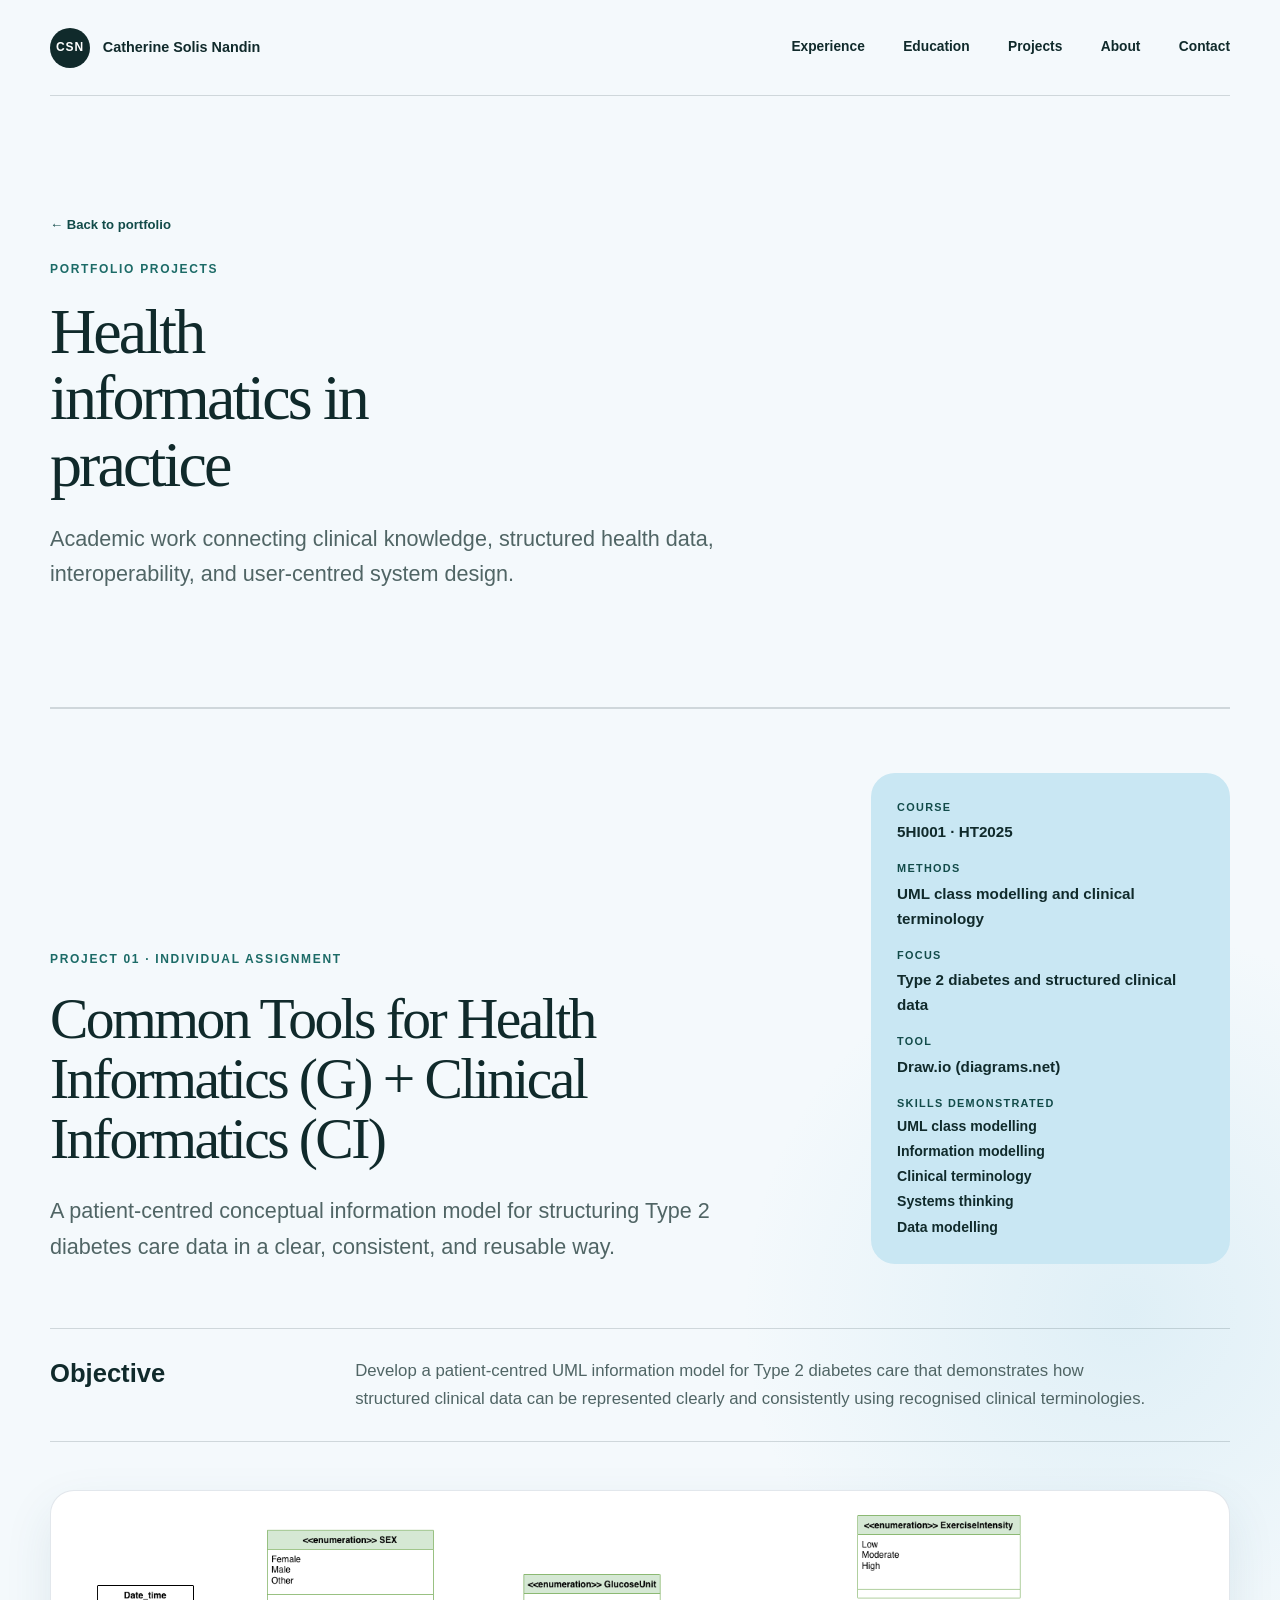
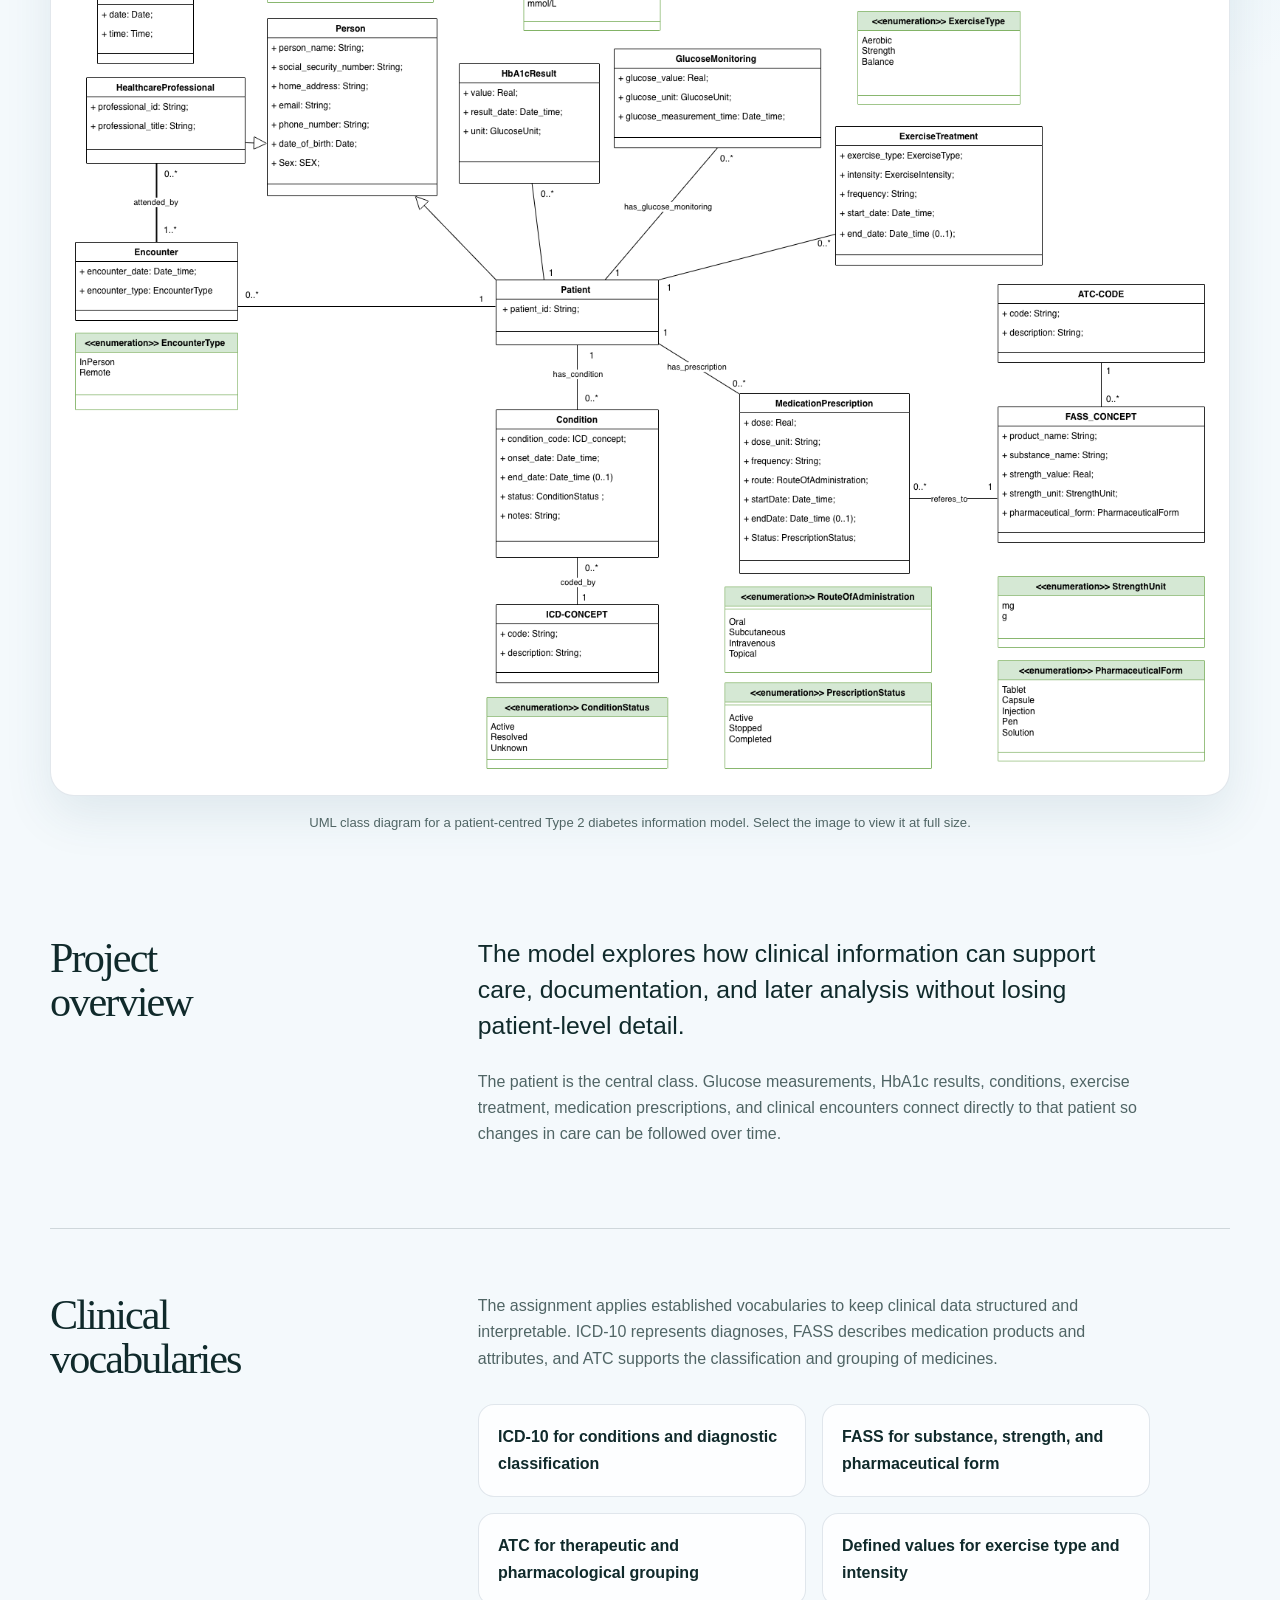
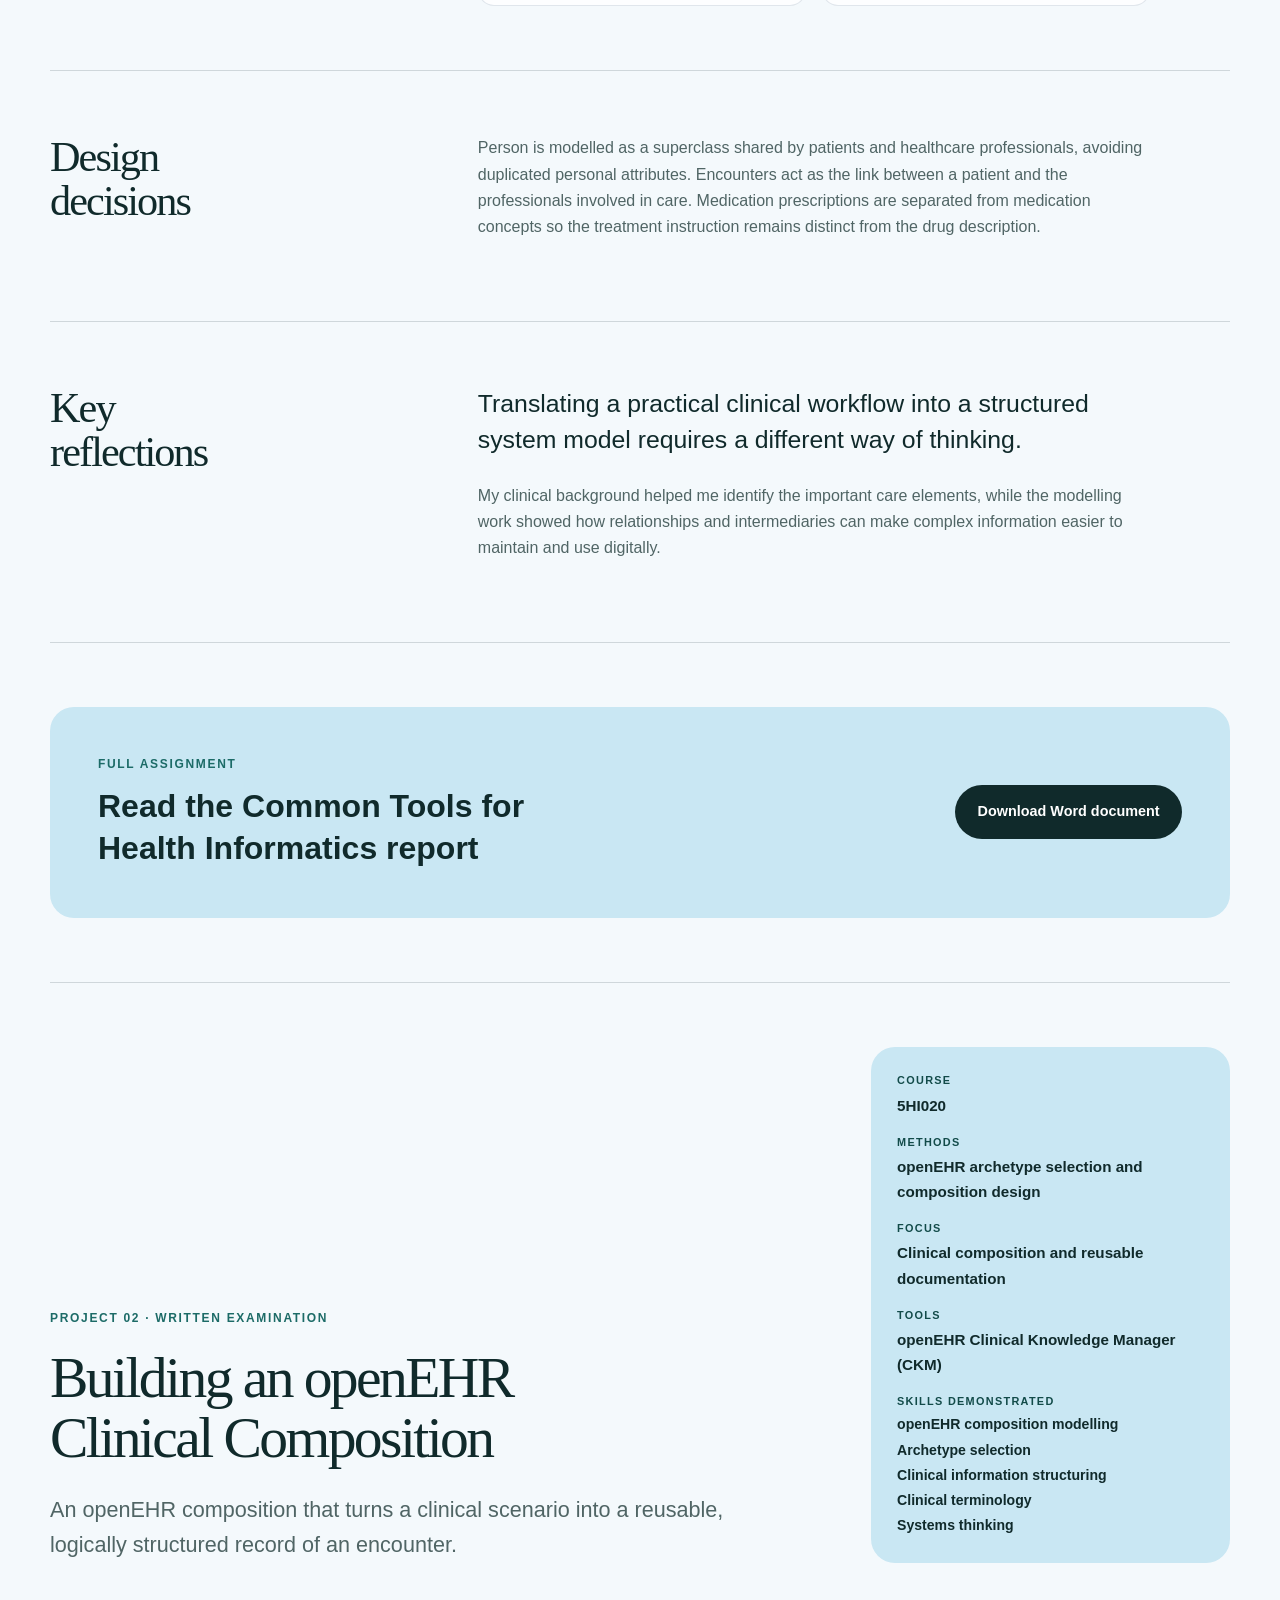
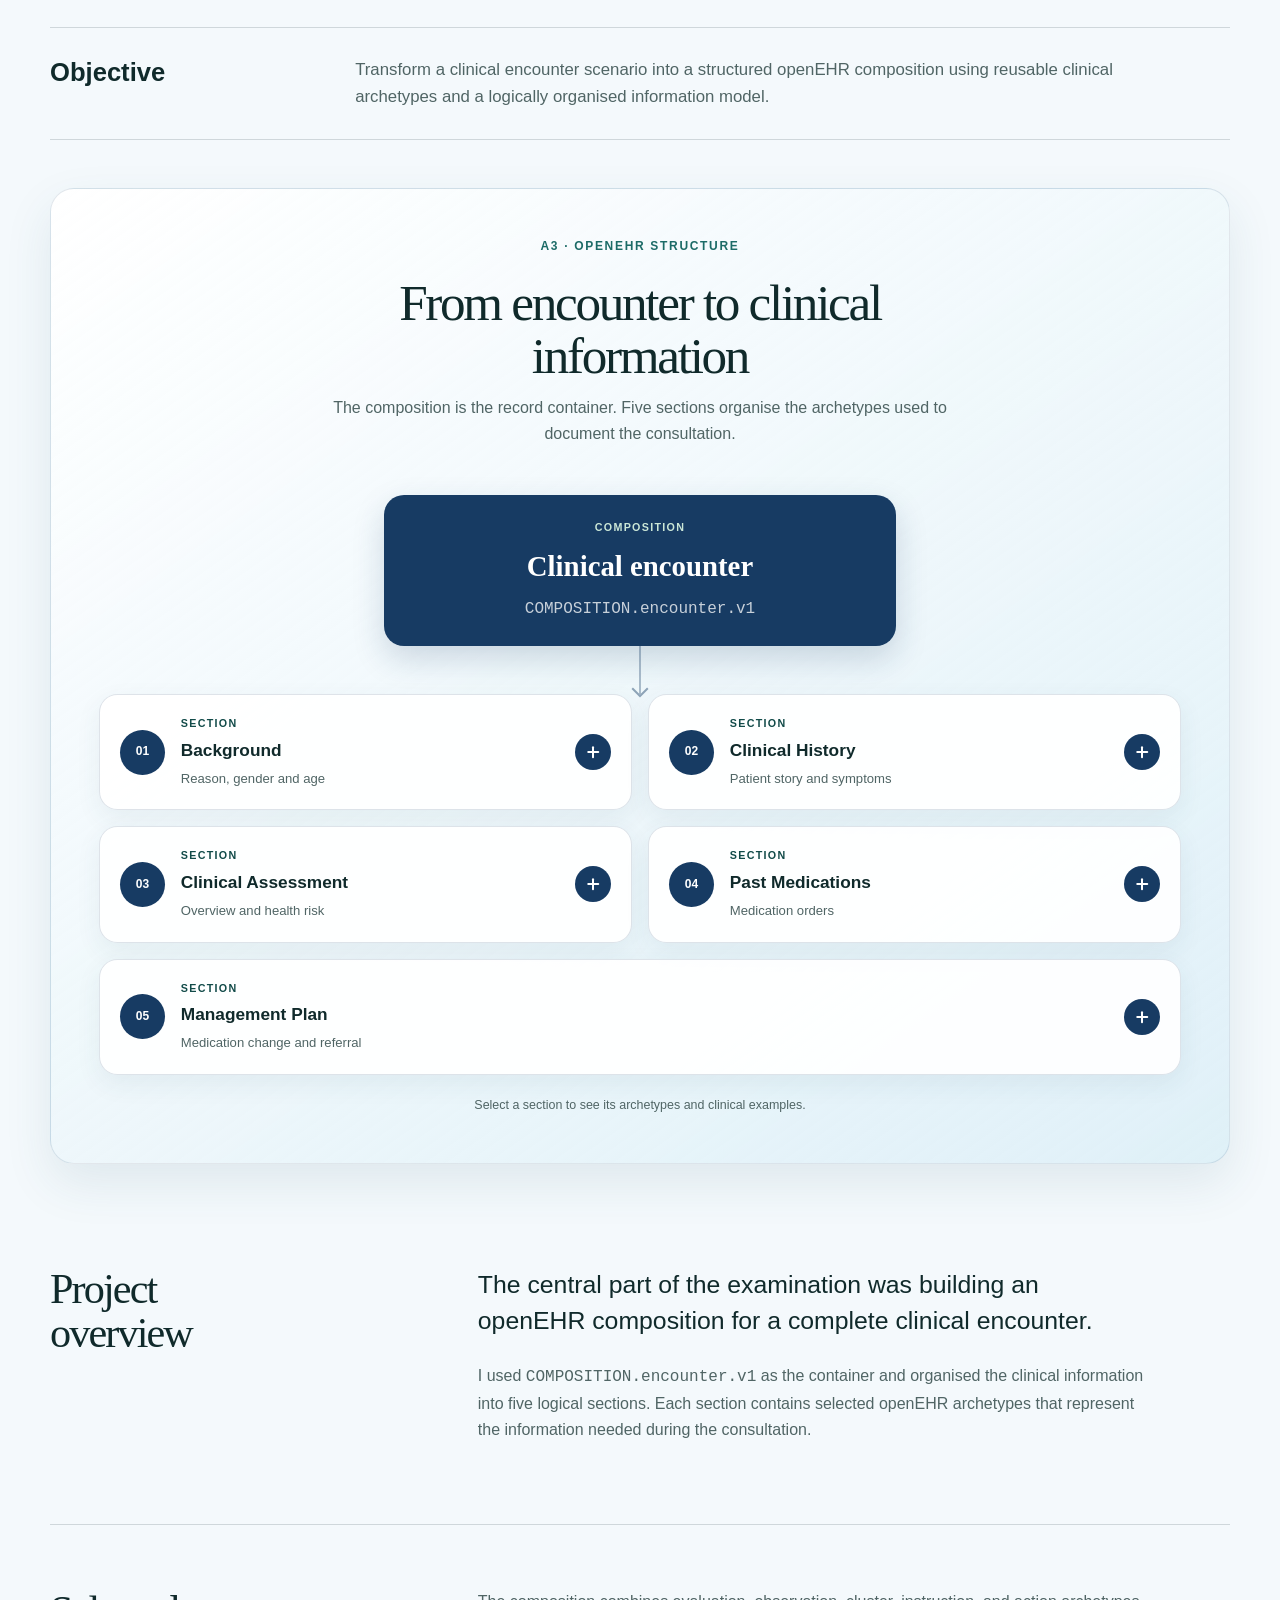
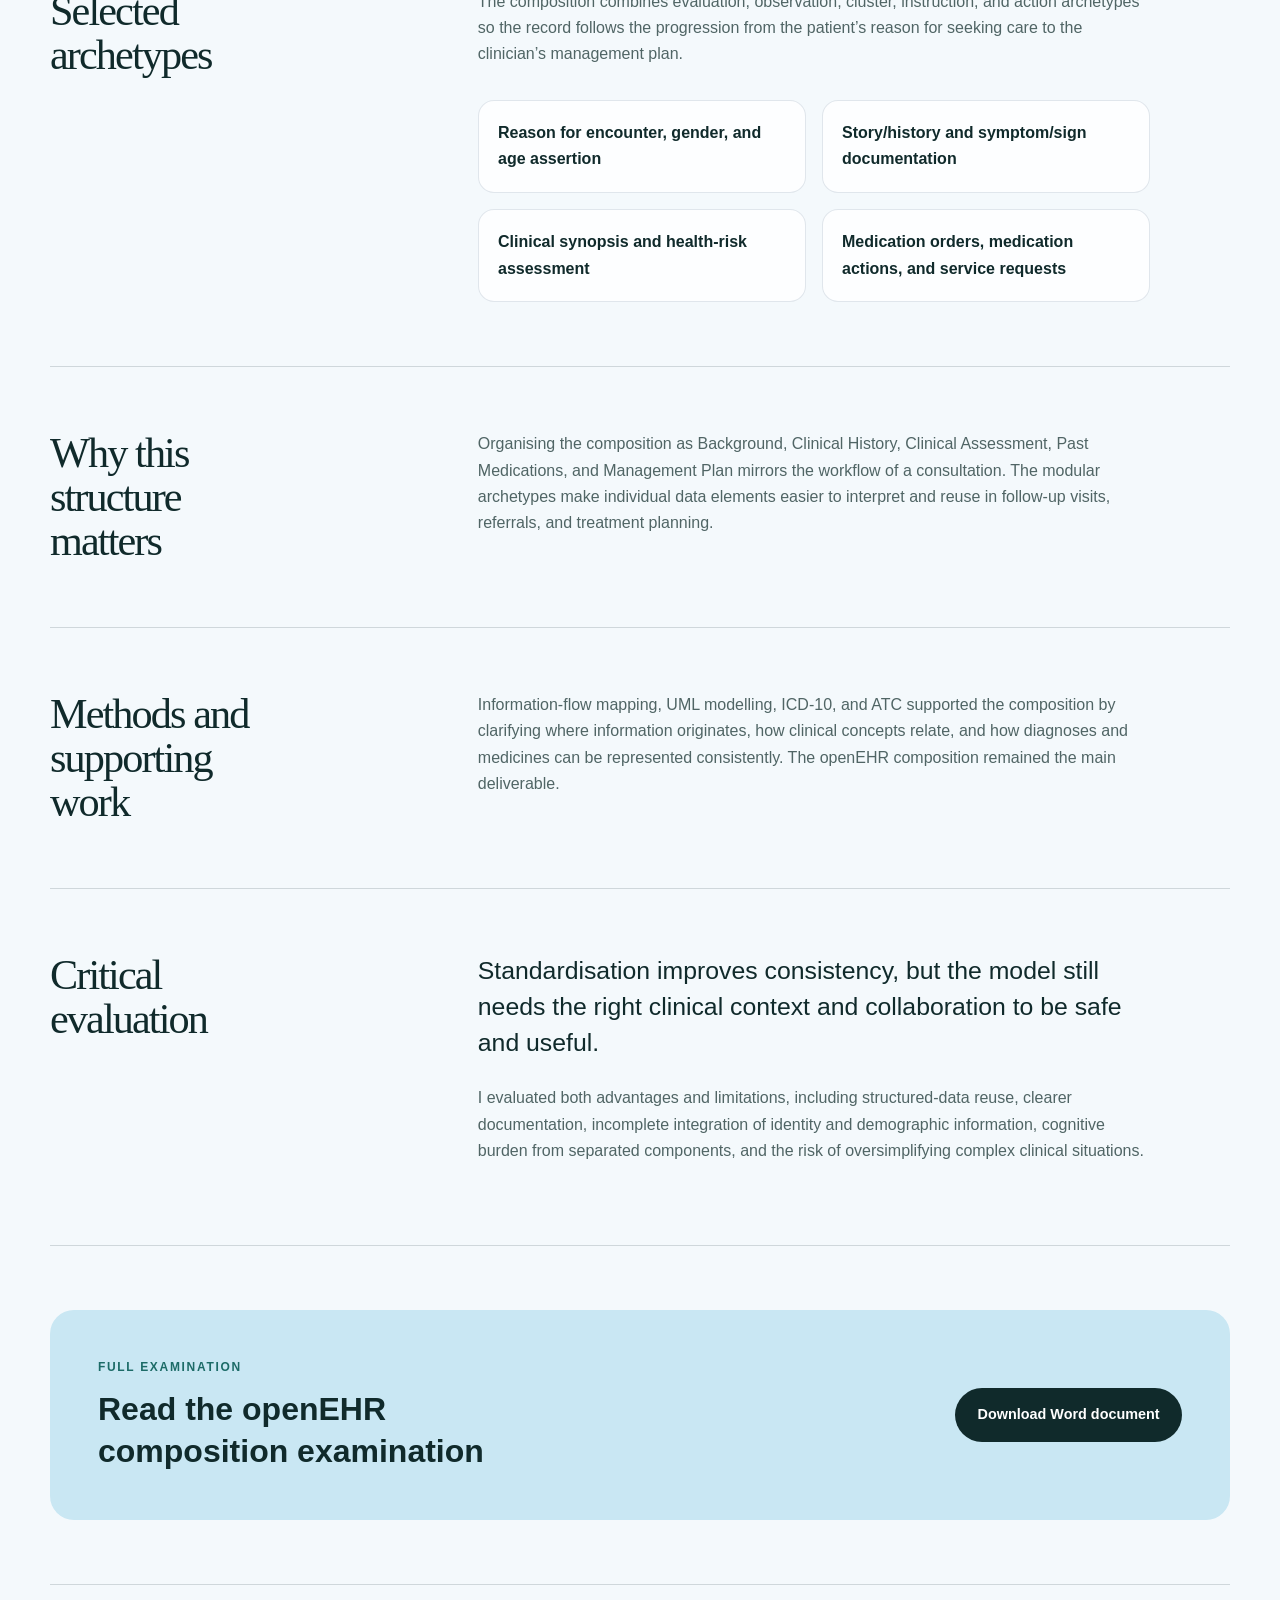
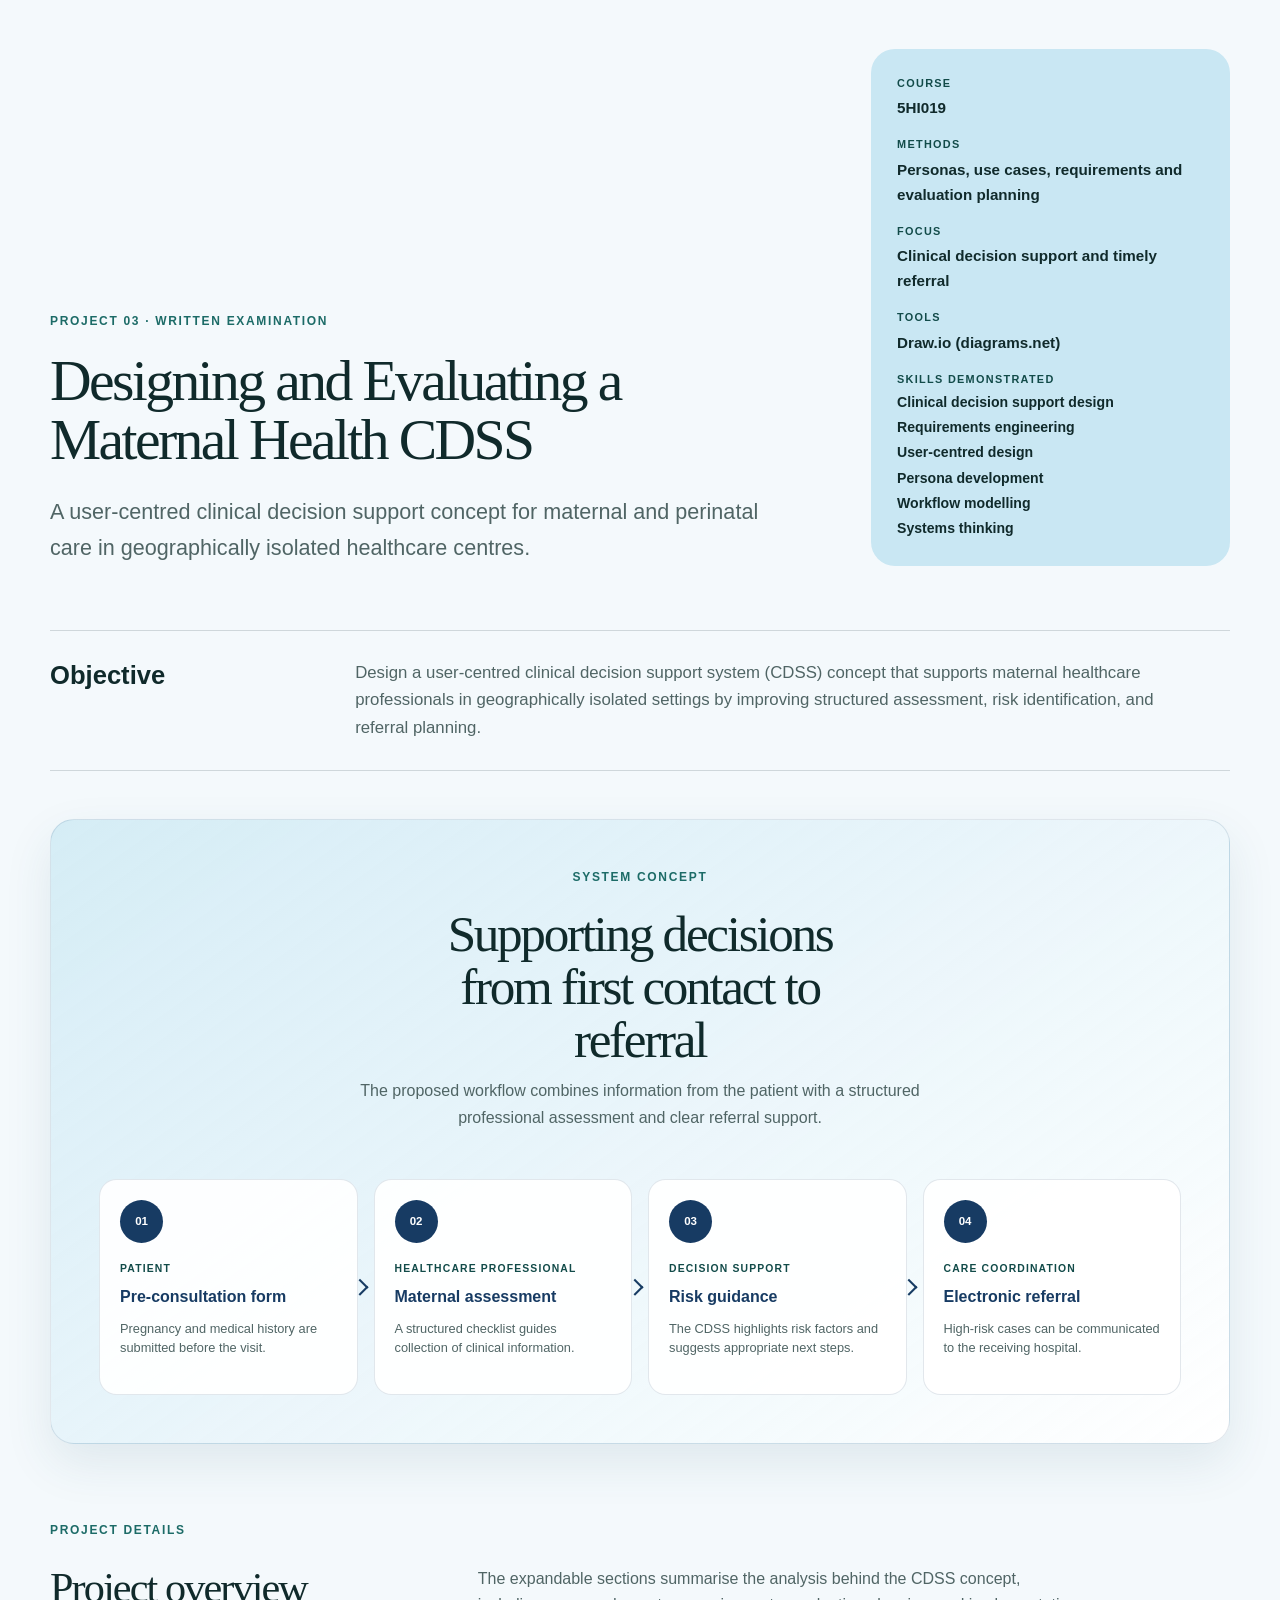
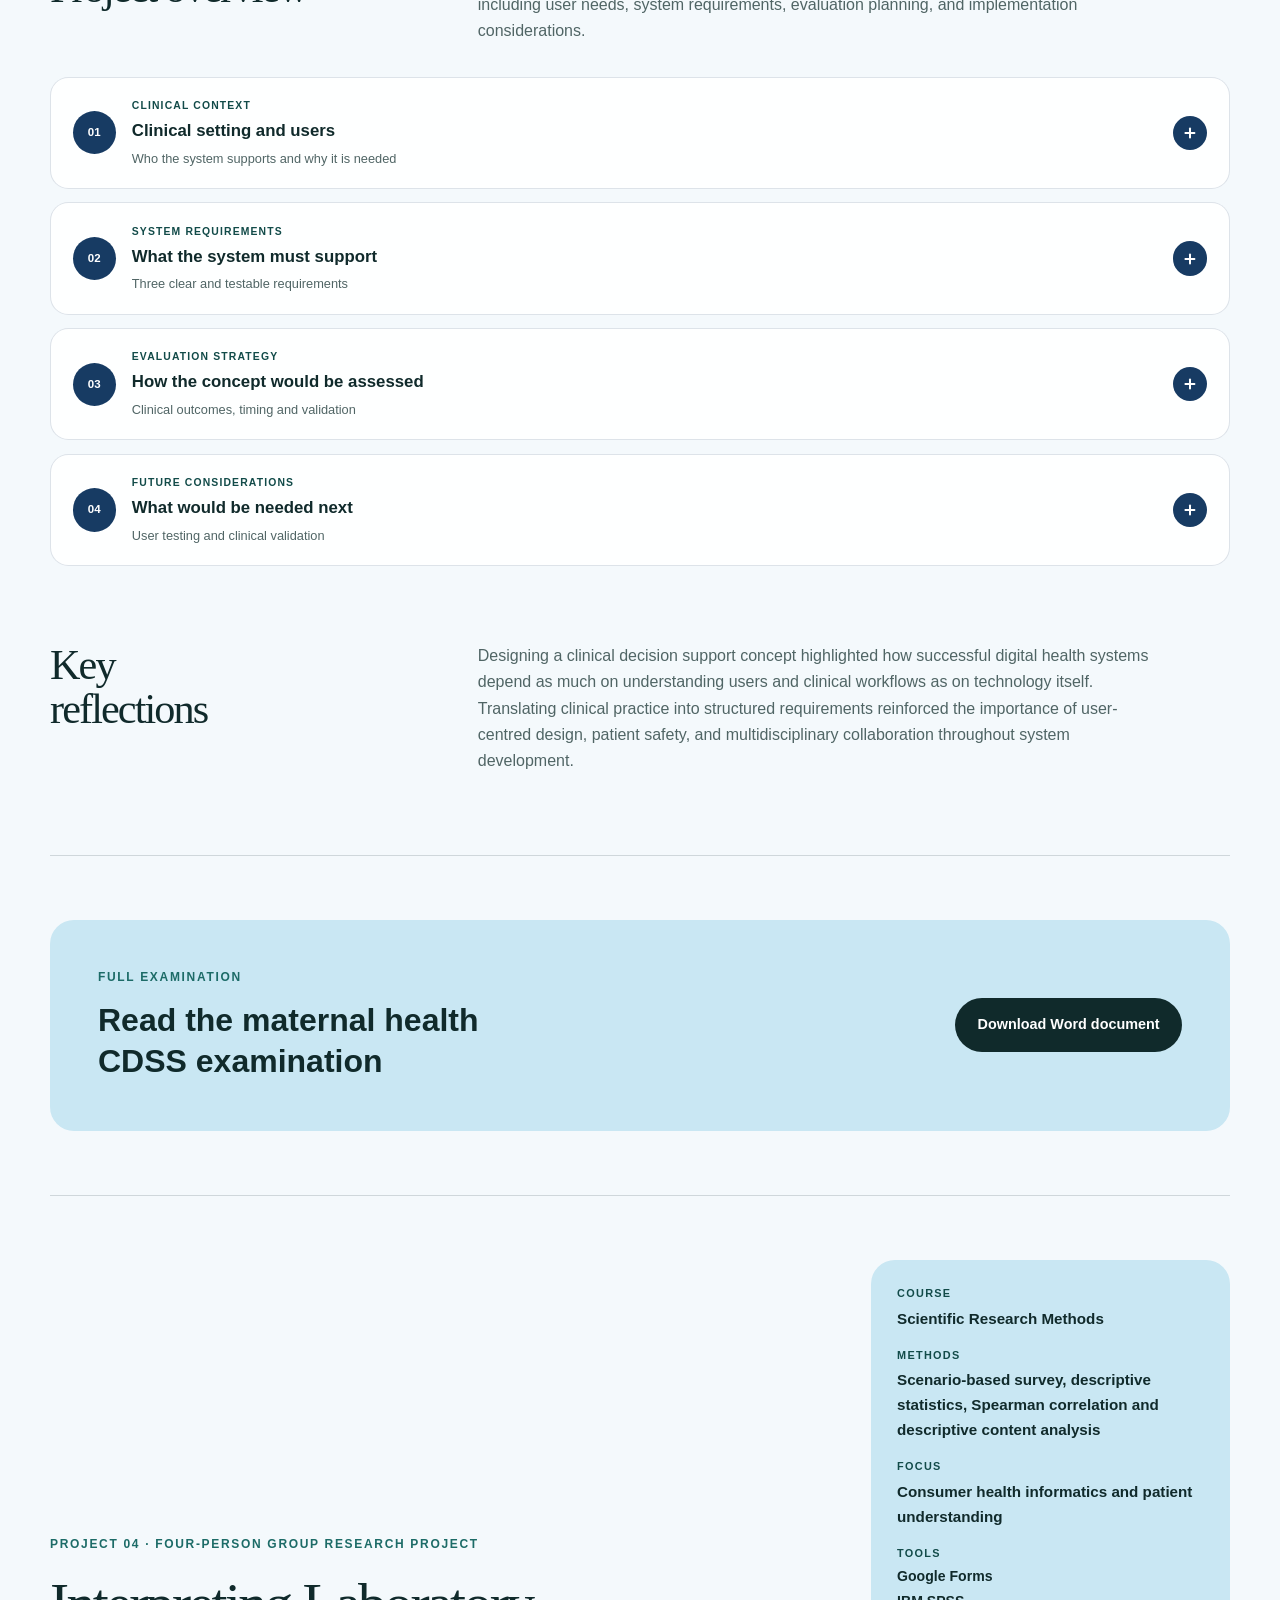
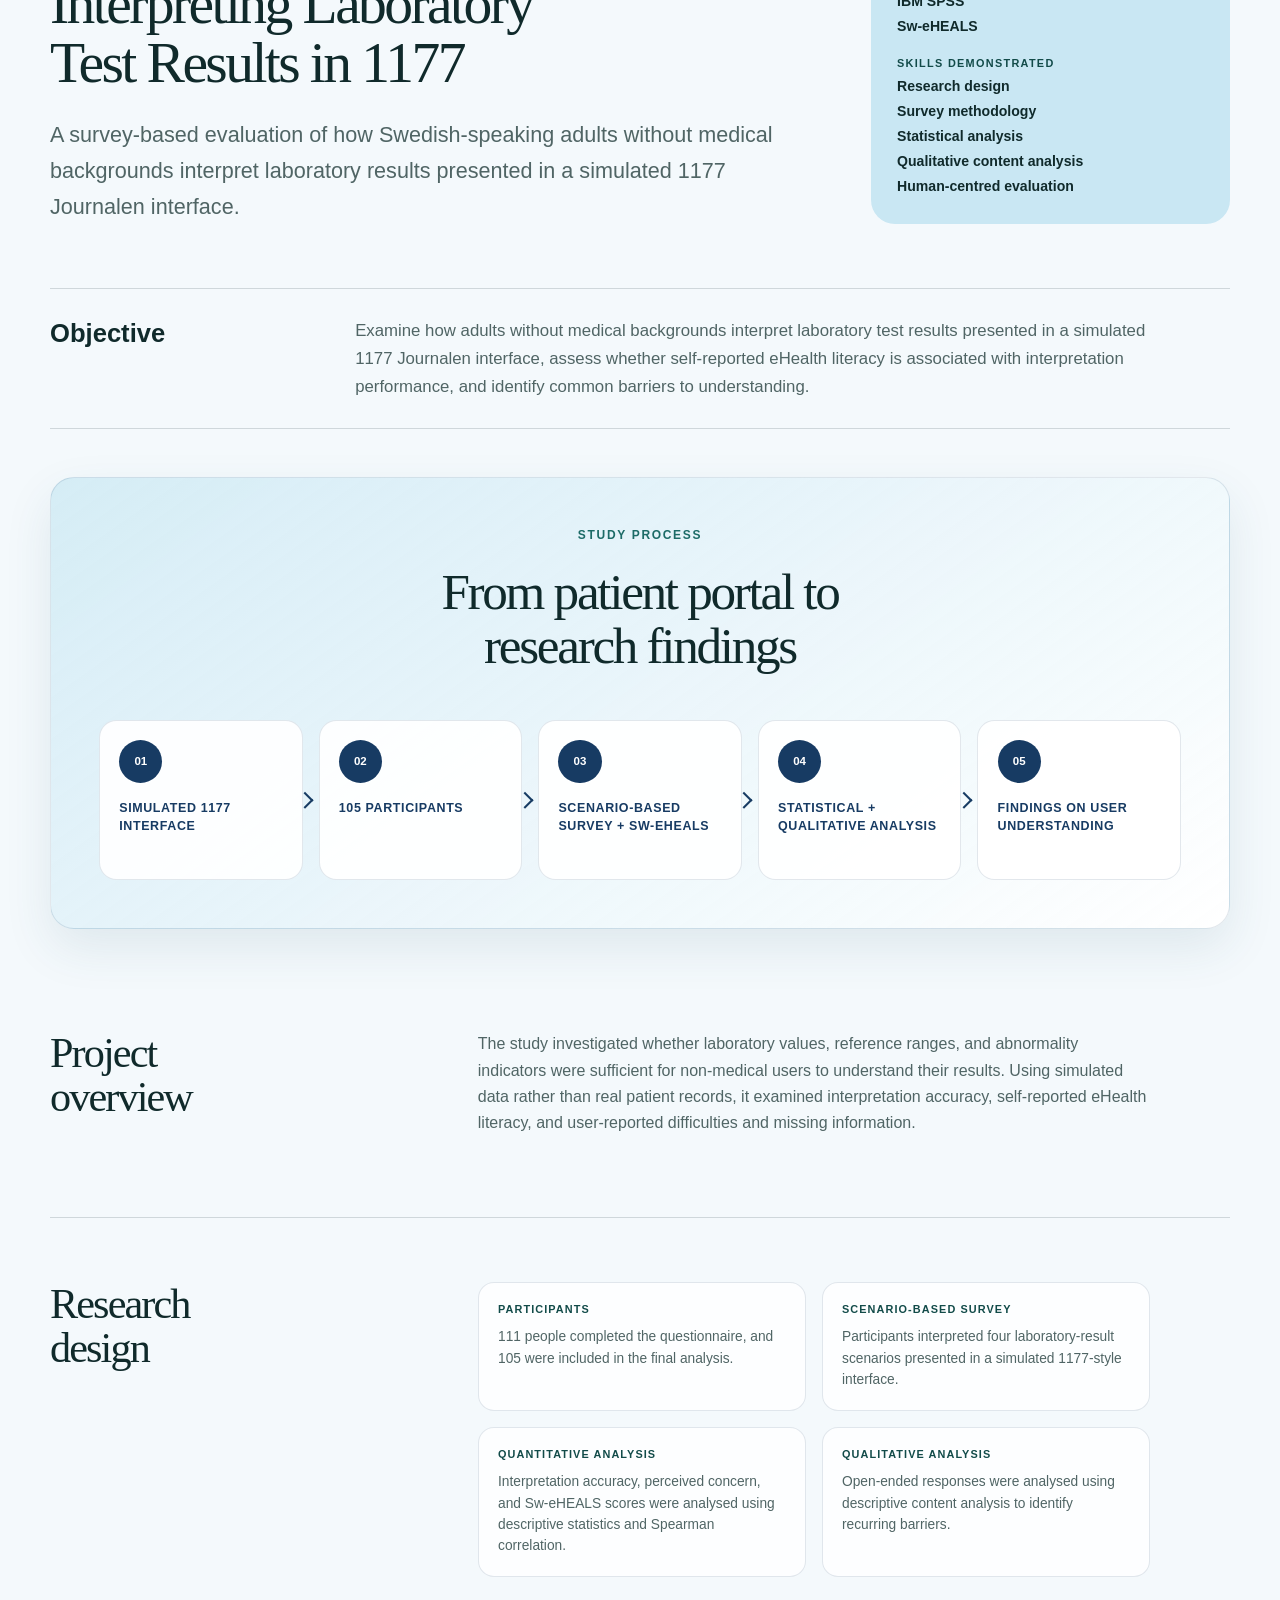
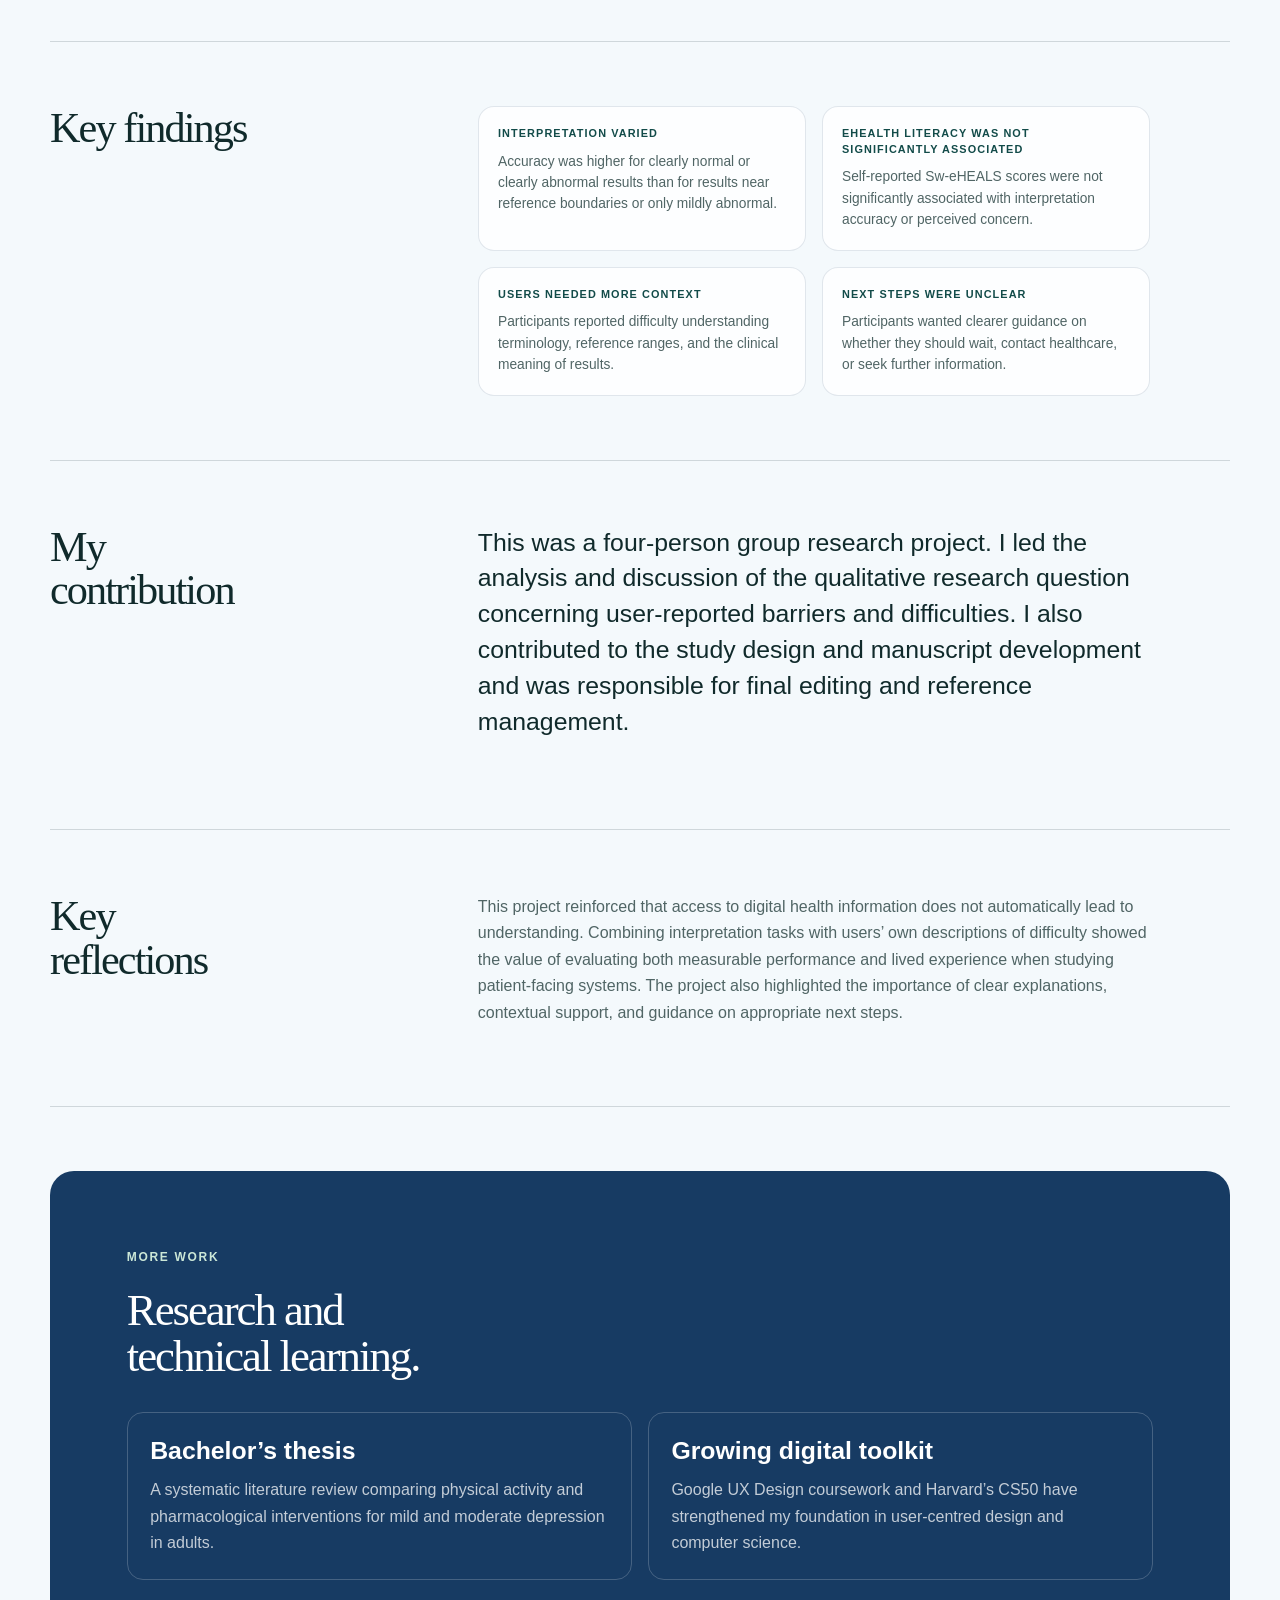
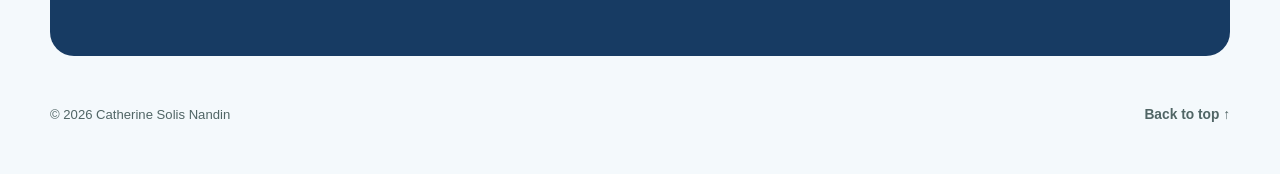
==== commit ff0bc065: "Use first-person contribution wording" ====
--- a/projects.html
+++ b/projects.html
@@ -899,11 +899,11 @@
             <h2>My contribution</h2>
             <div class="project-section-copy">
               <p class="lead">
-                This was a four-person group research project. Catherine led the analysis
-                and discussion of the qualitative research question concerning
-                user-reported barriers and difficulties. She also contributed to the study
-                design and manuscript development and was responsible for final editing
-                and reference management.
+                This was a four-person group research project. I led the analysis and
+                discussion of the qualitative research question concerning user-reported
+                barriers and difficulties. I also contributed to the study design and
+                manuscript development and was responsible for final editing and reference
+                management.
               </p>
             </div>
           </section>
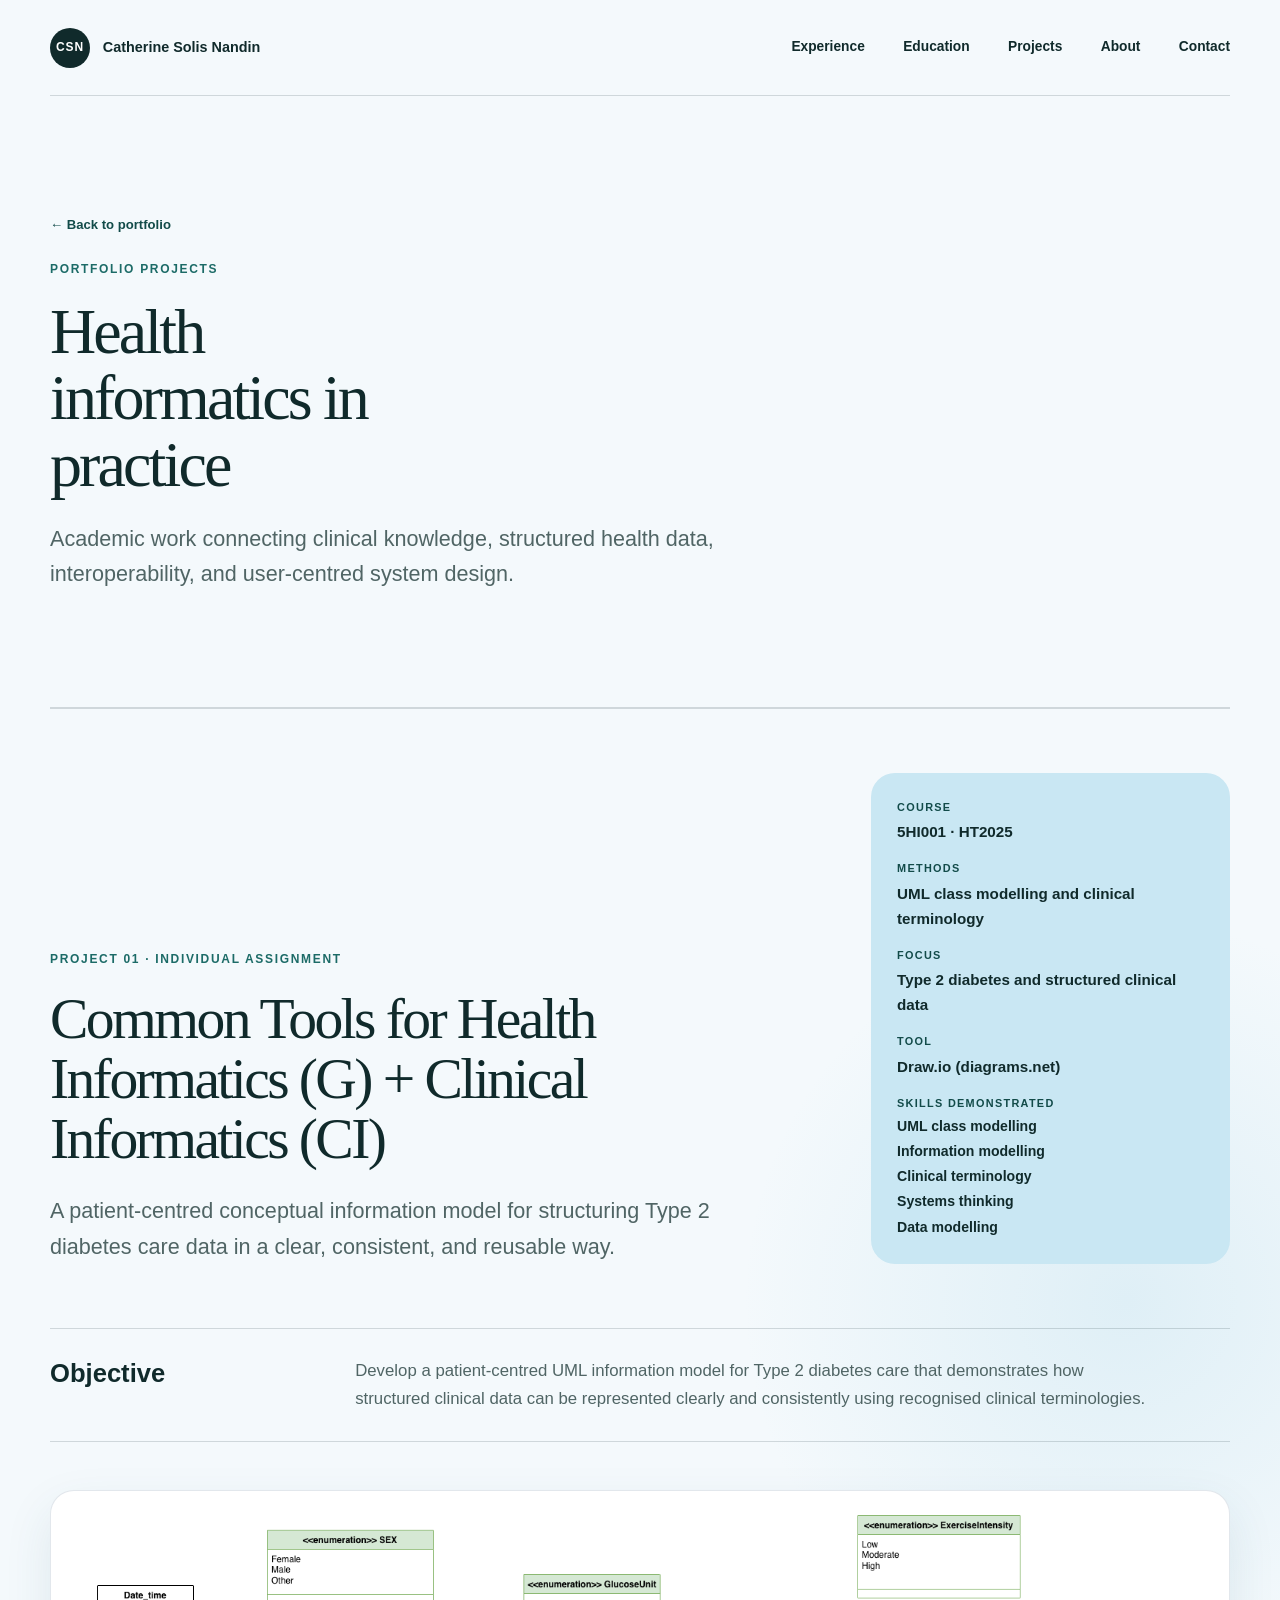
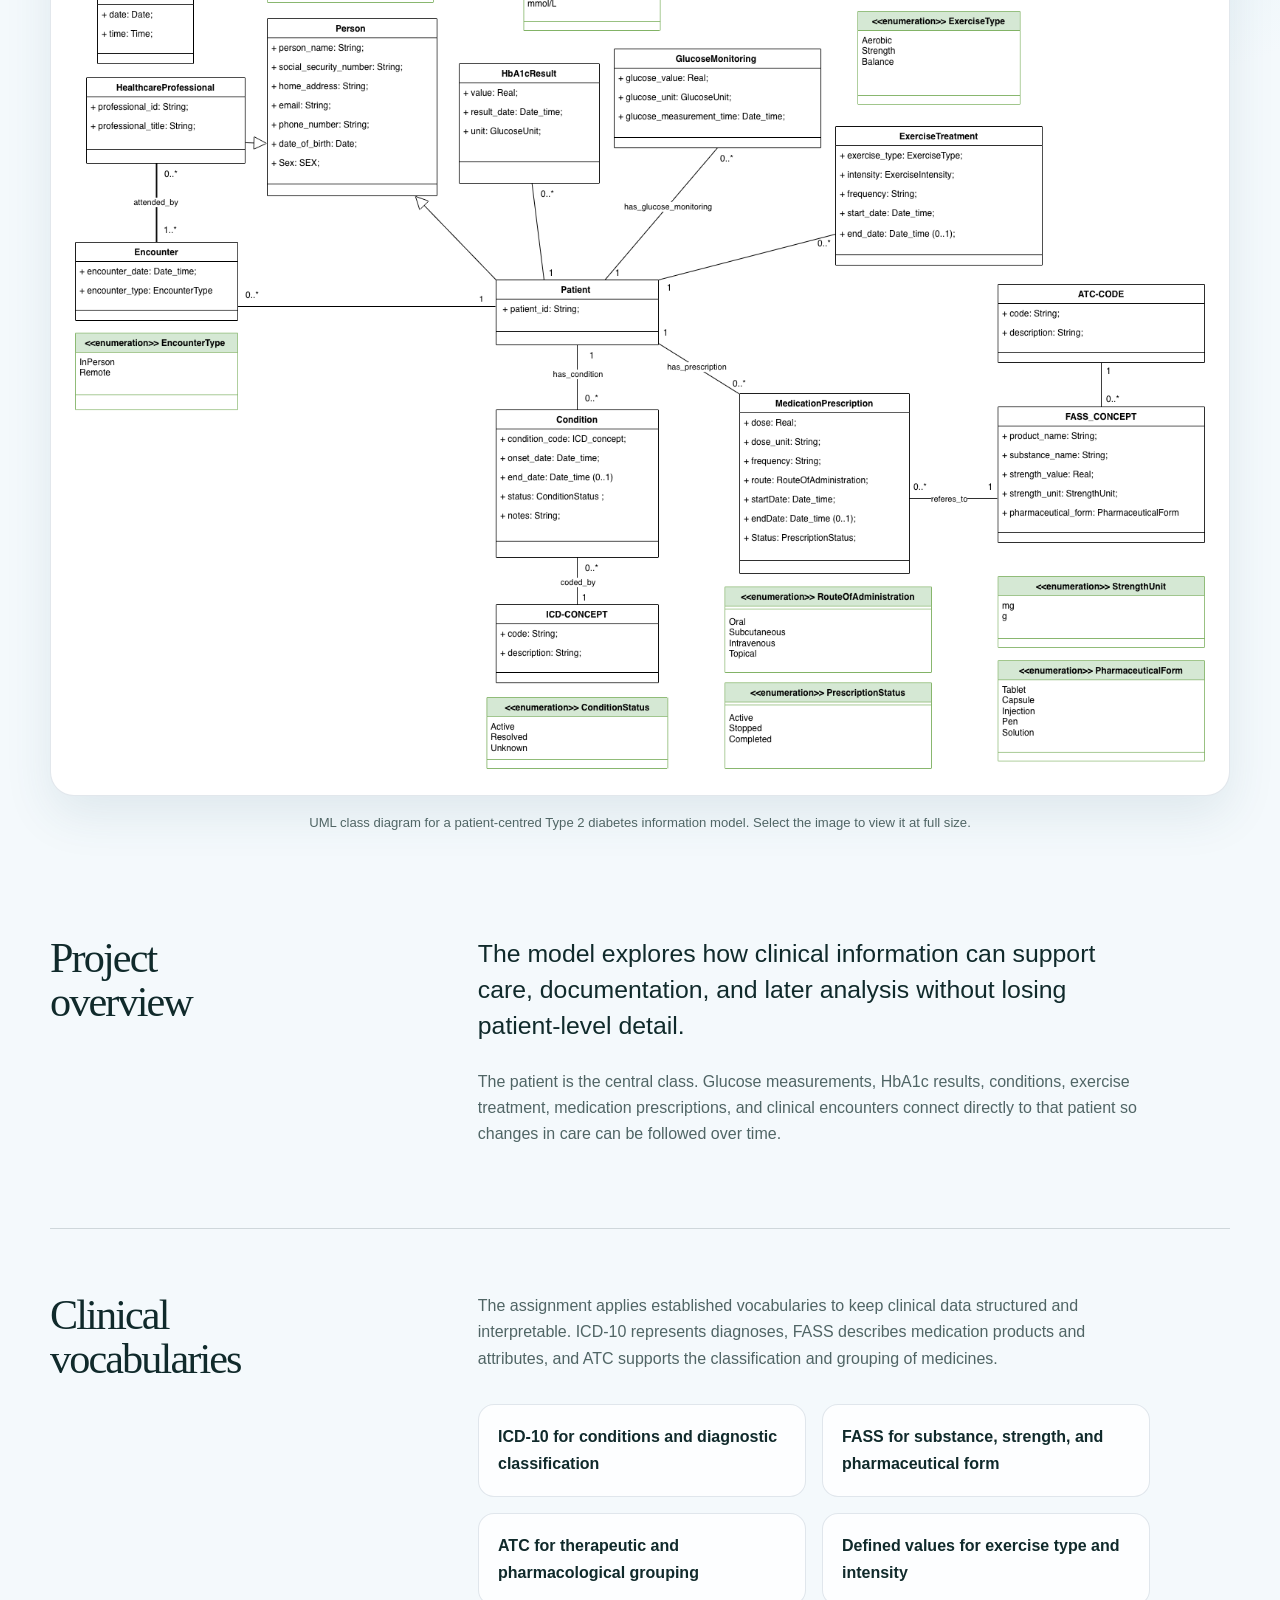
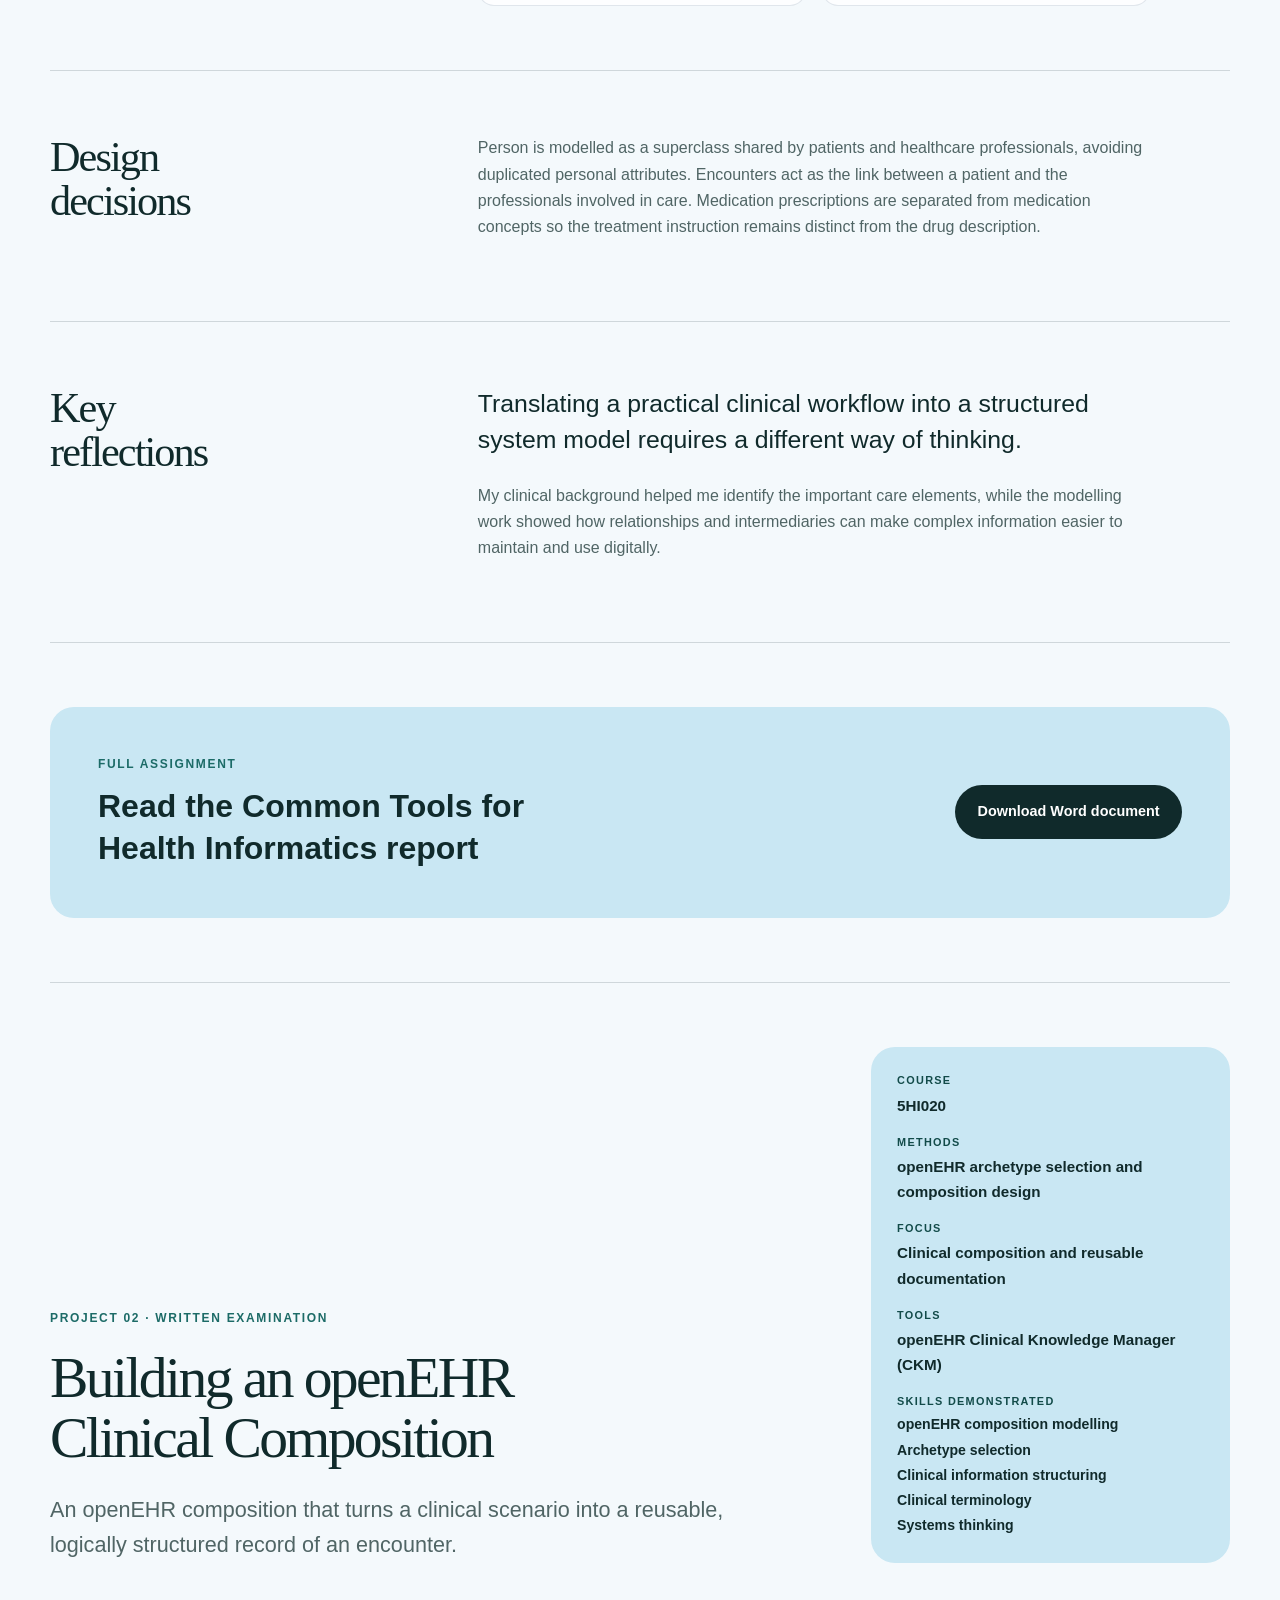
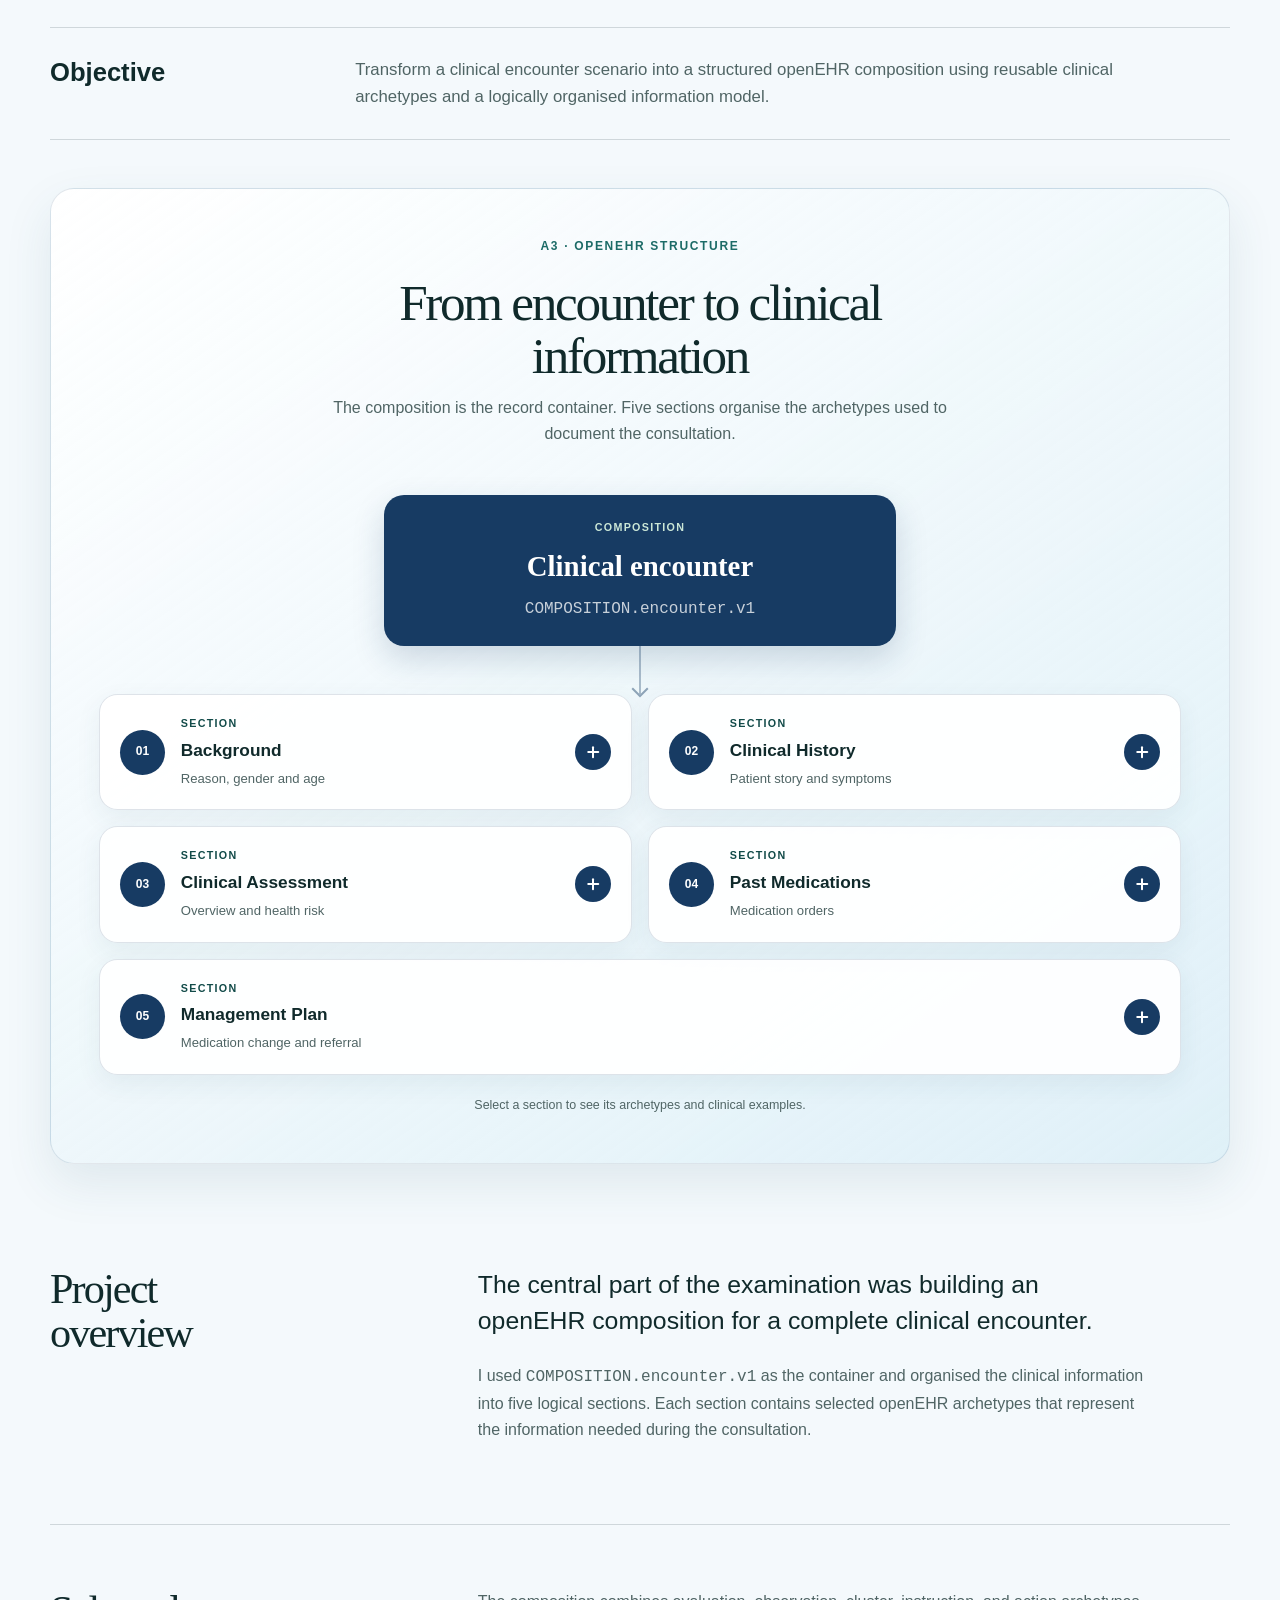
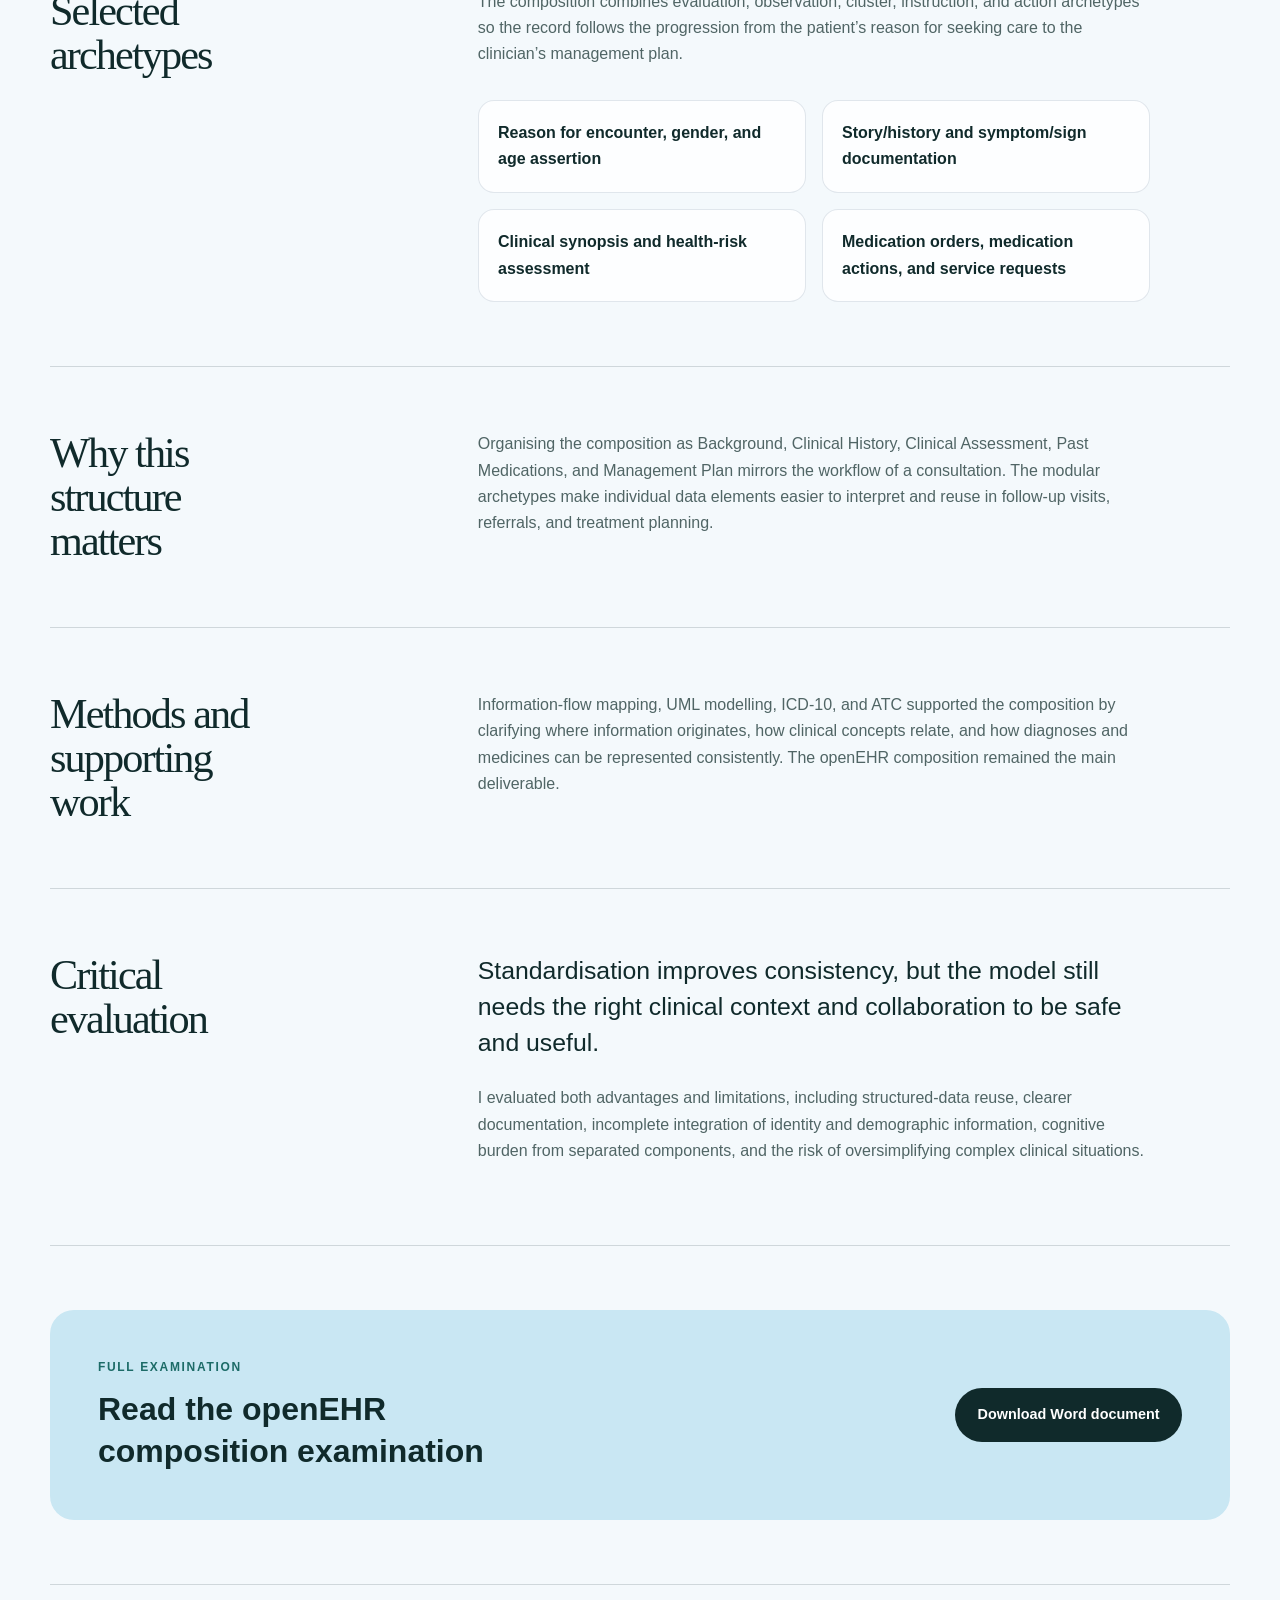
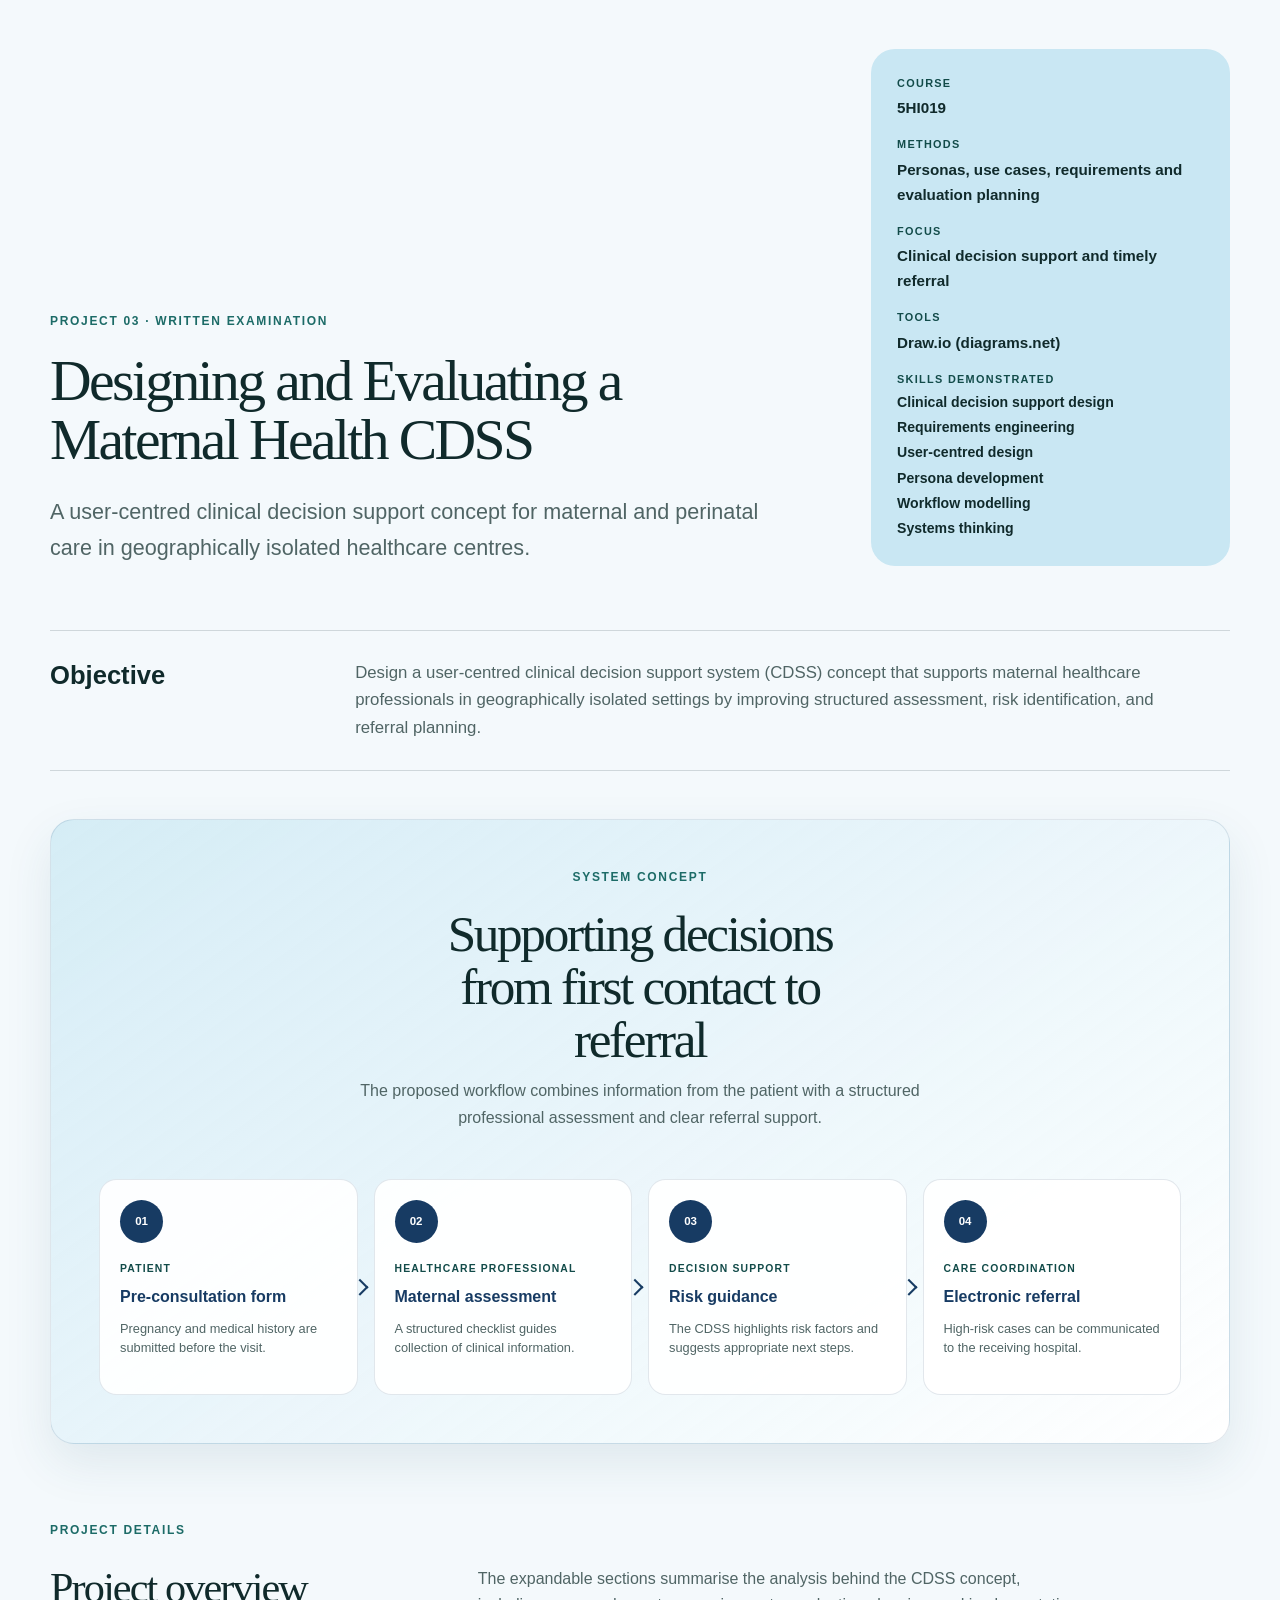
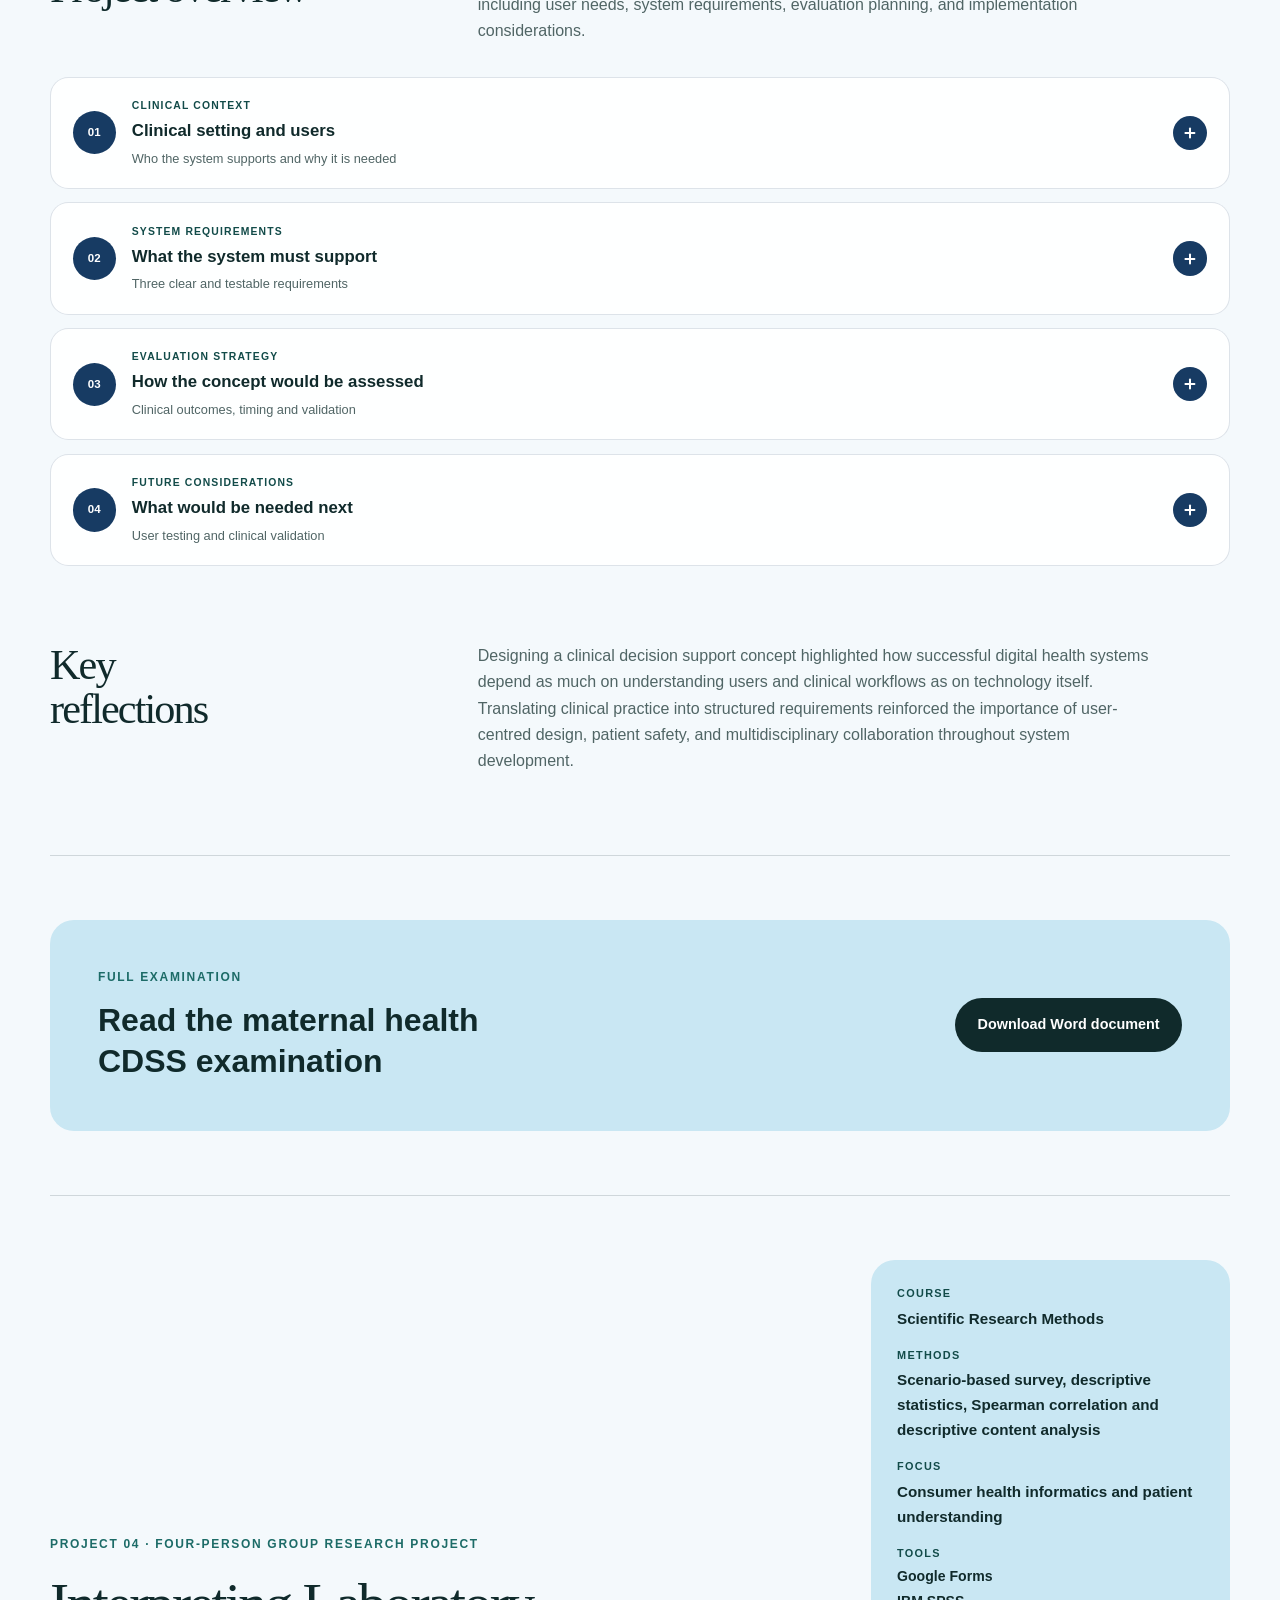
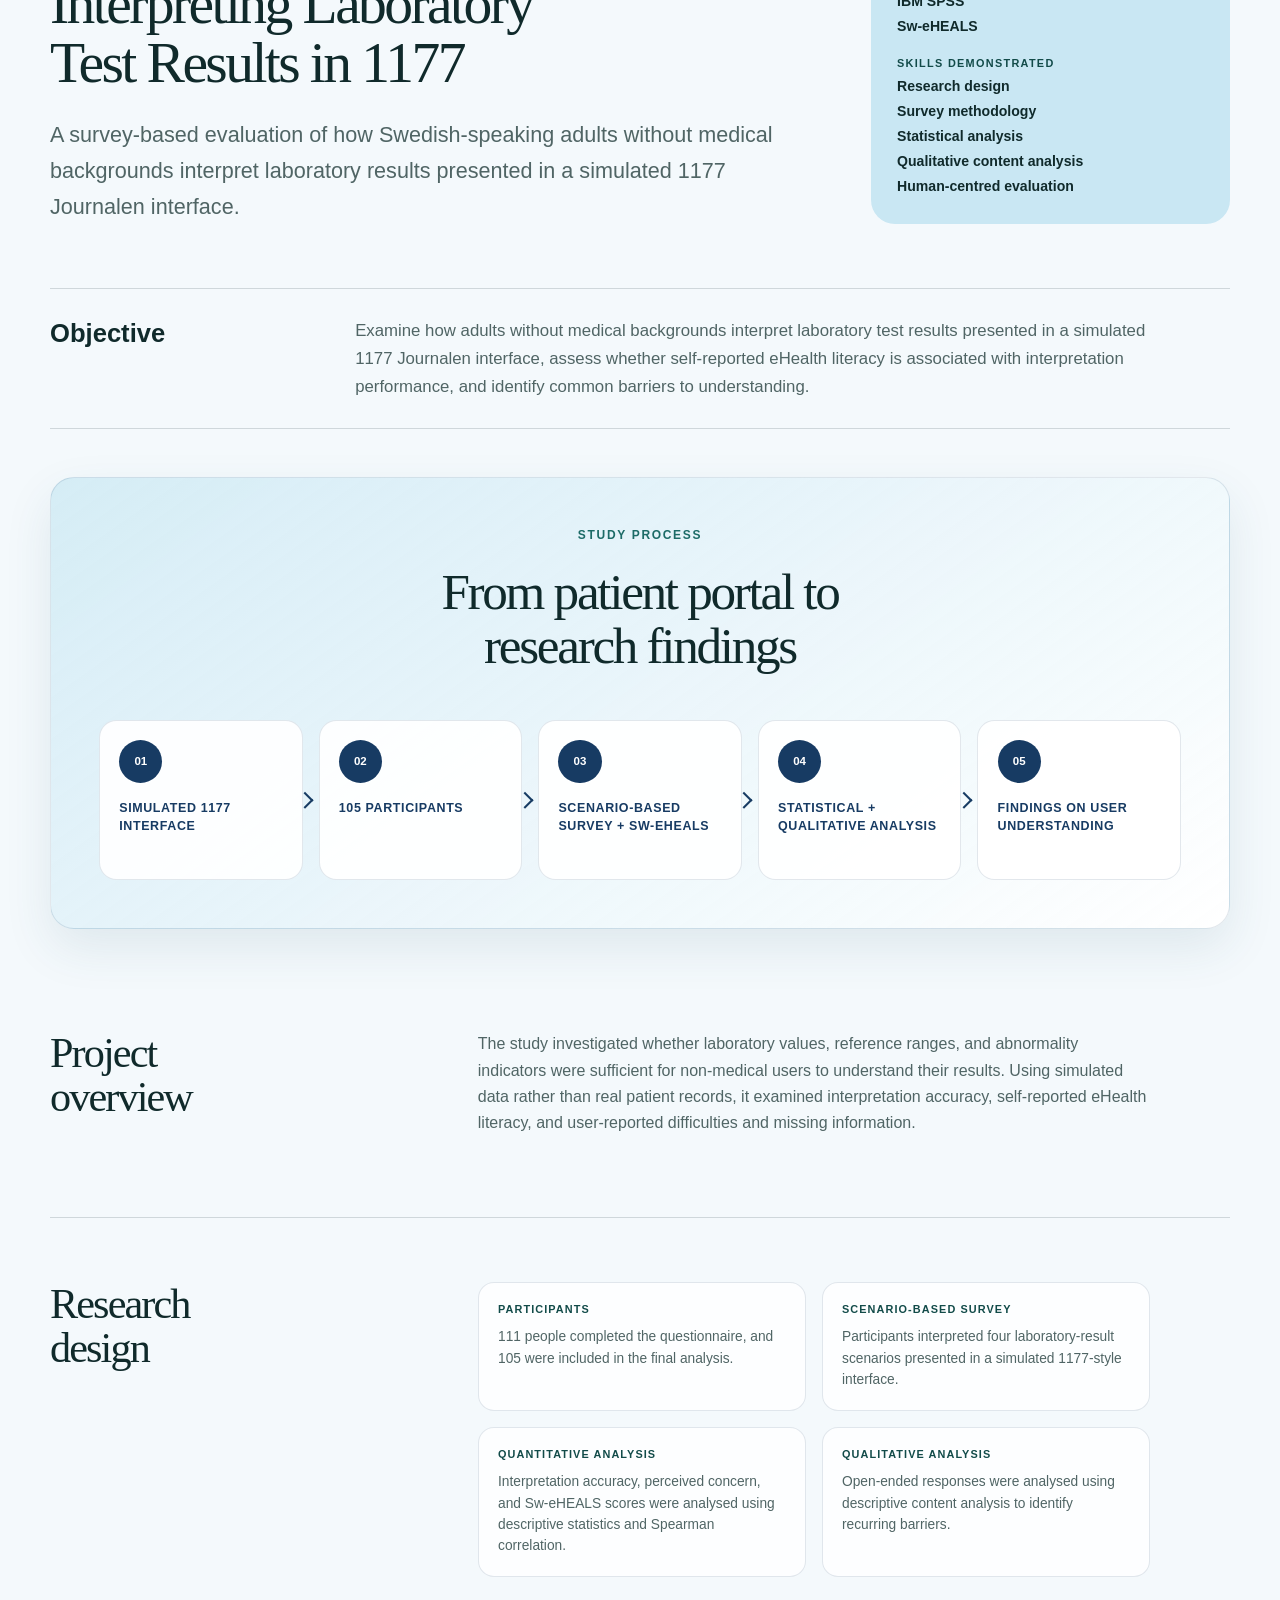
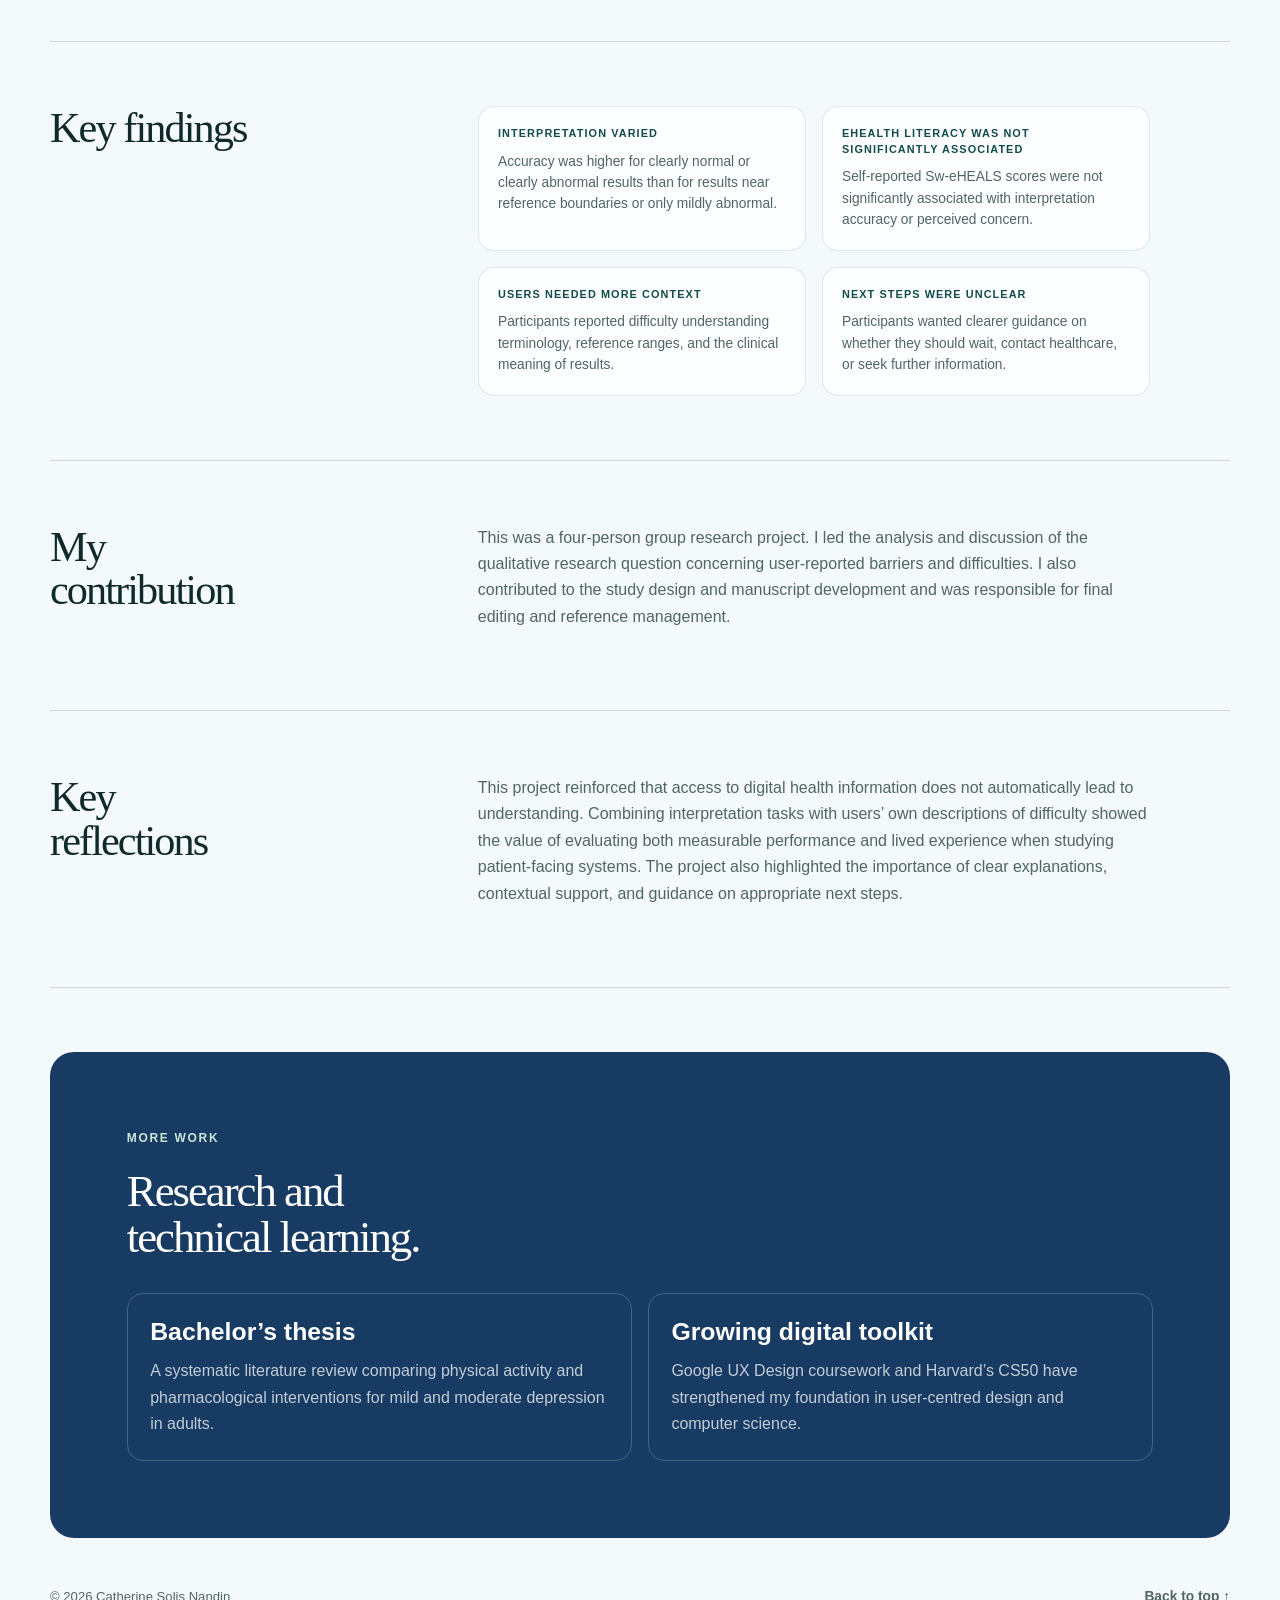
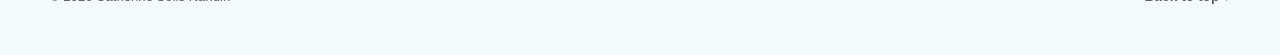
==== commit 2c816732: "Match contribution body text styling" ====
--- a/projects.html
+++ b/projects.html
@@ -898,7 +898,7 @@
           <section class="project-section">
             <h2>My contribution</h2>
             <div class="project-section-copy">
-              <p class="lead">
+              <p>
                 This was a four-person group research project. I led the analysis and
                 discussion of the qualitative research question concerning user-reported
                 barriers and difficulties. I also contributed to the study design and
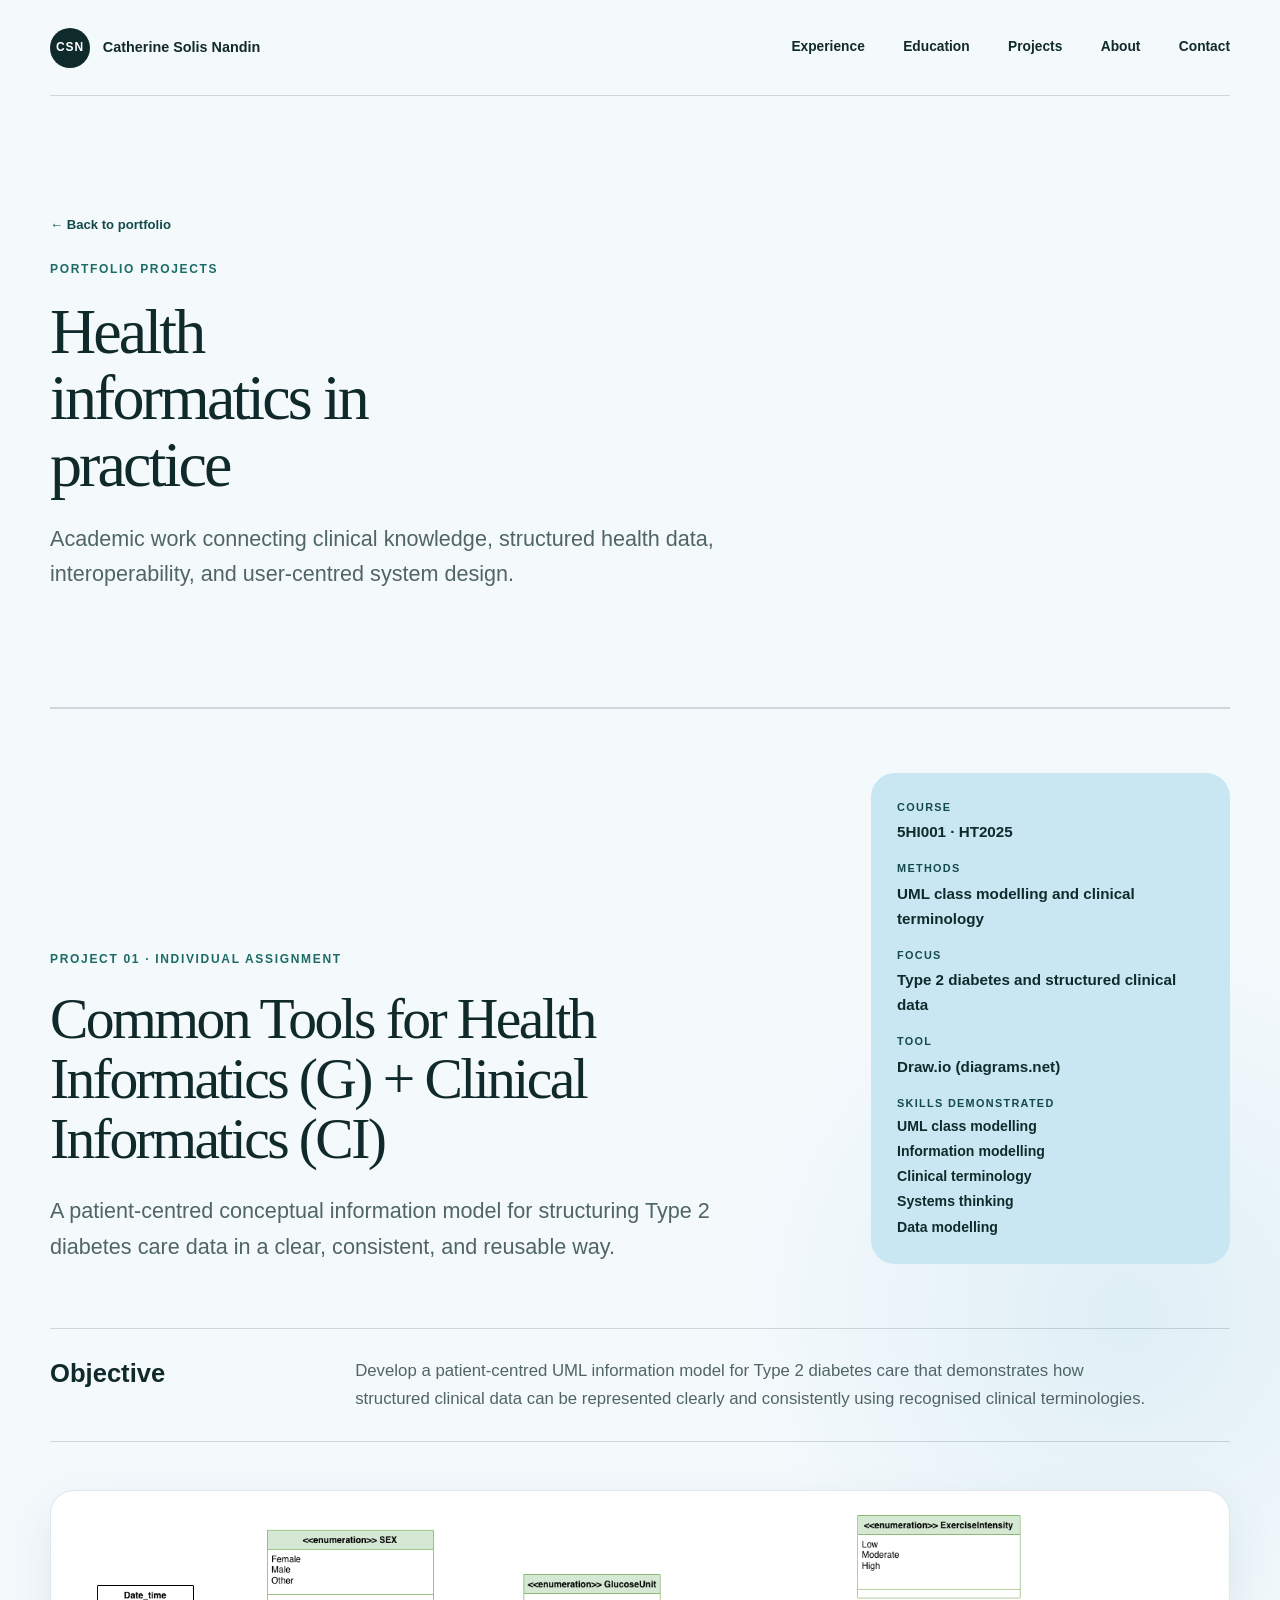
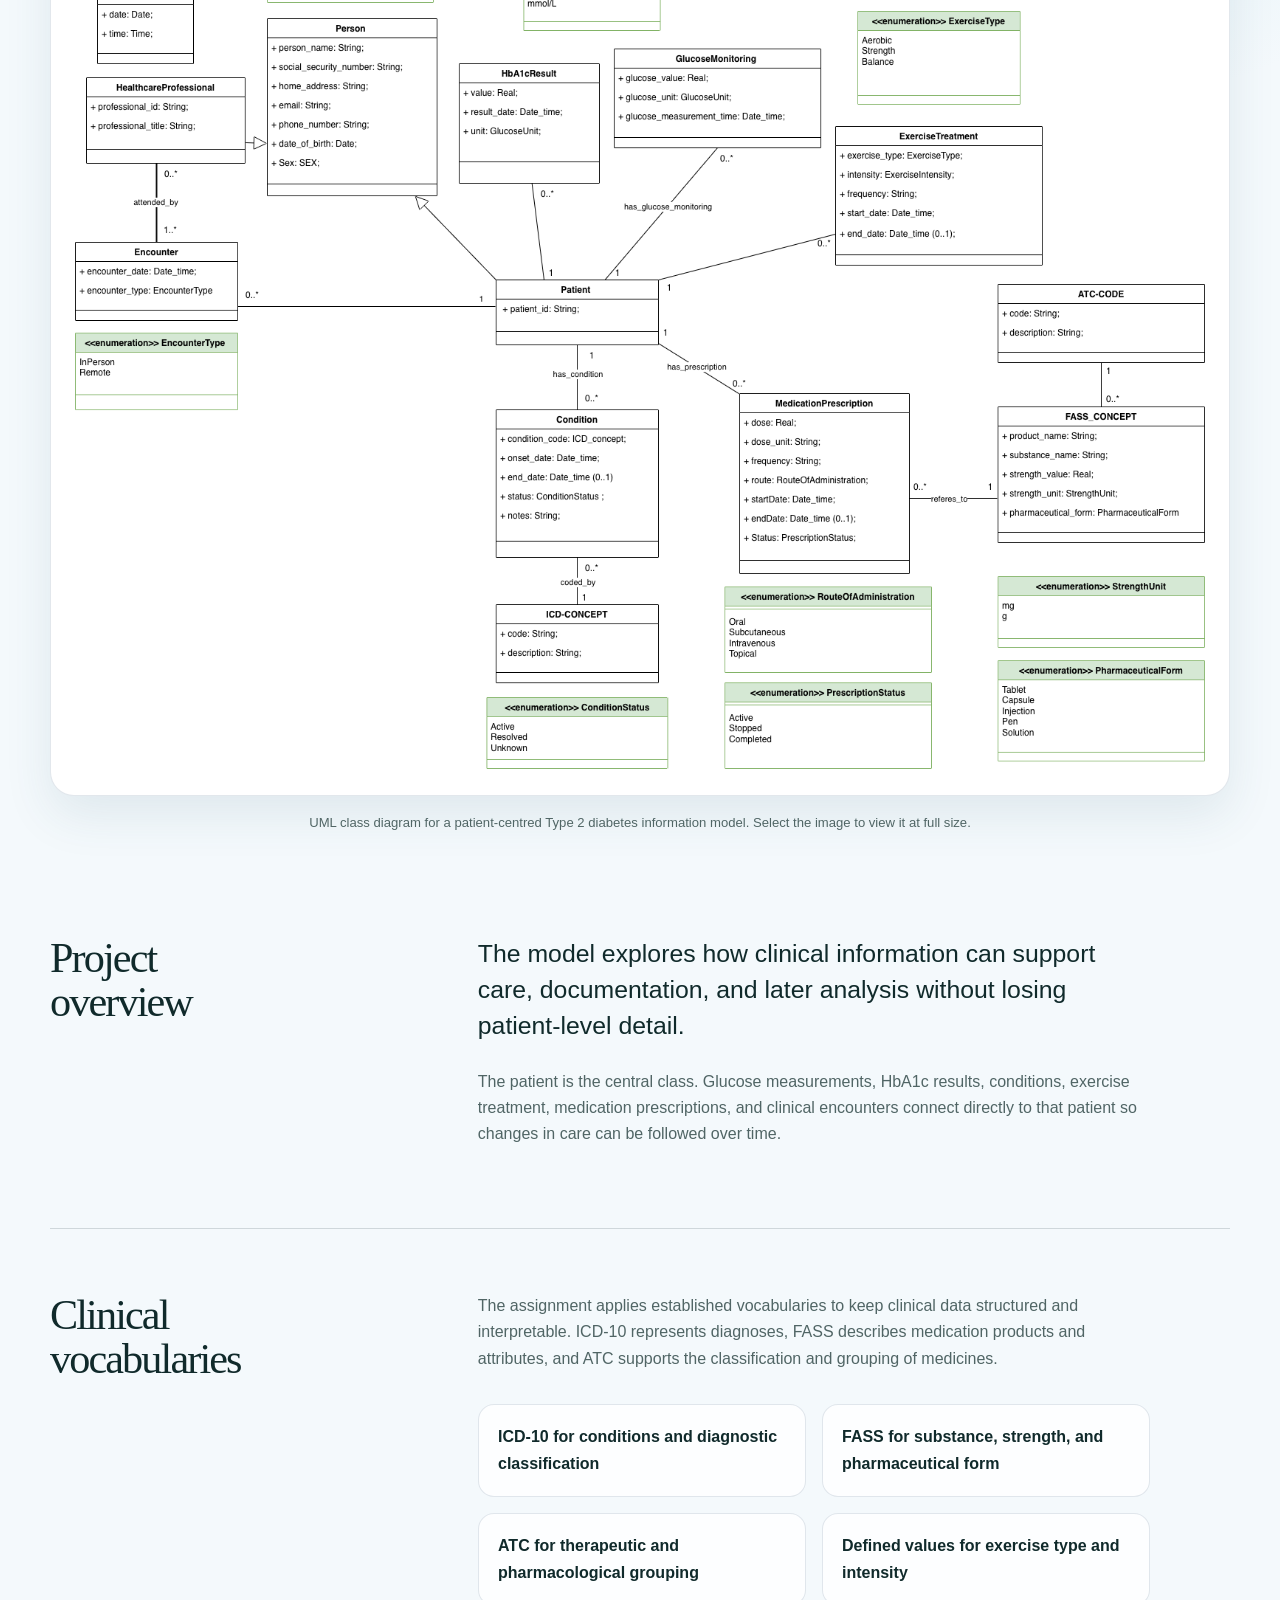
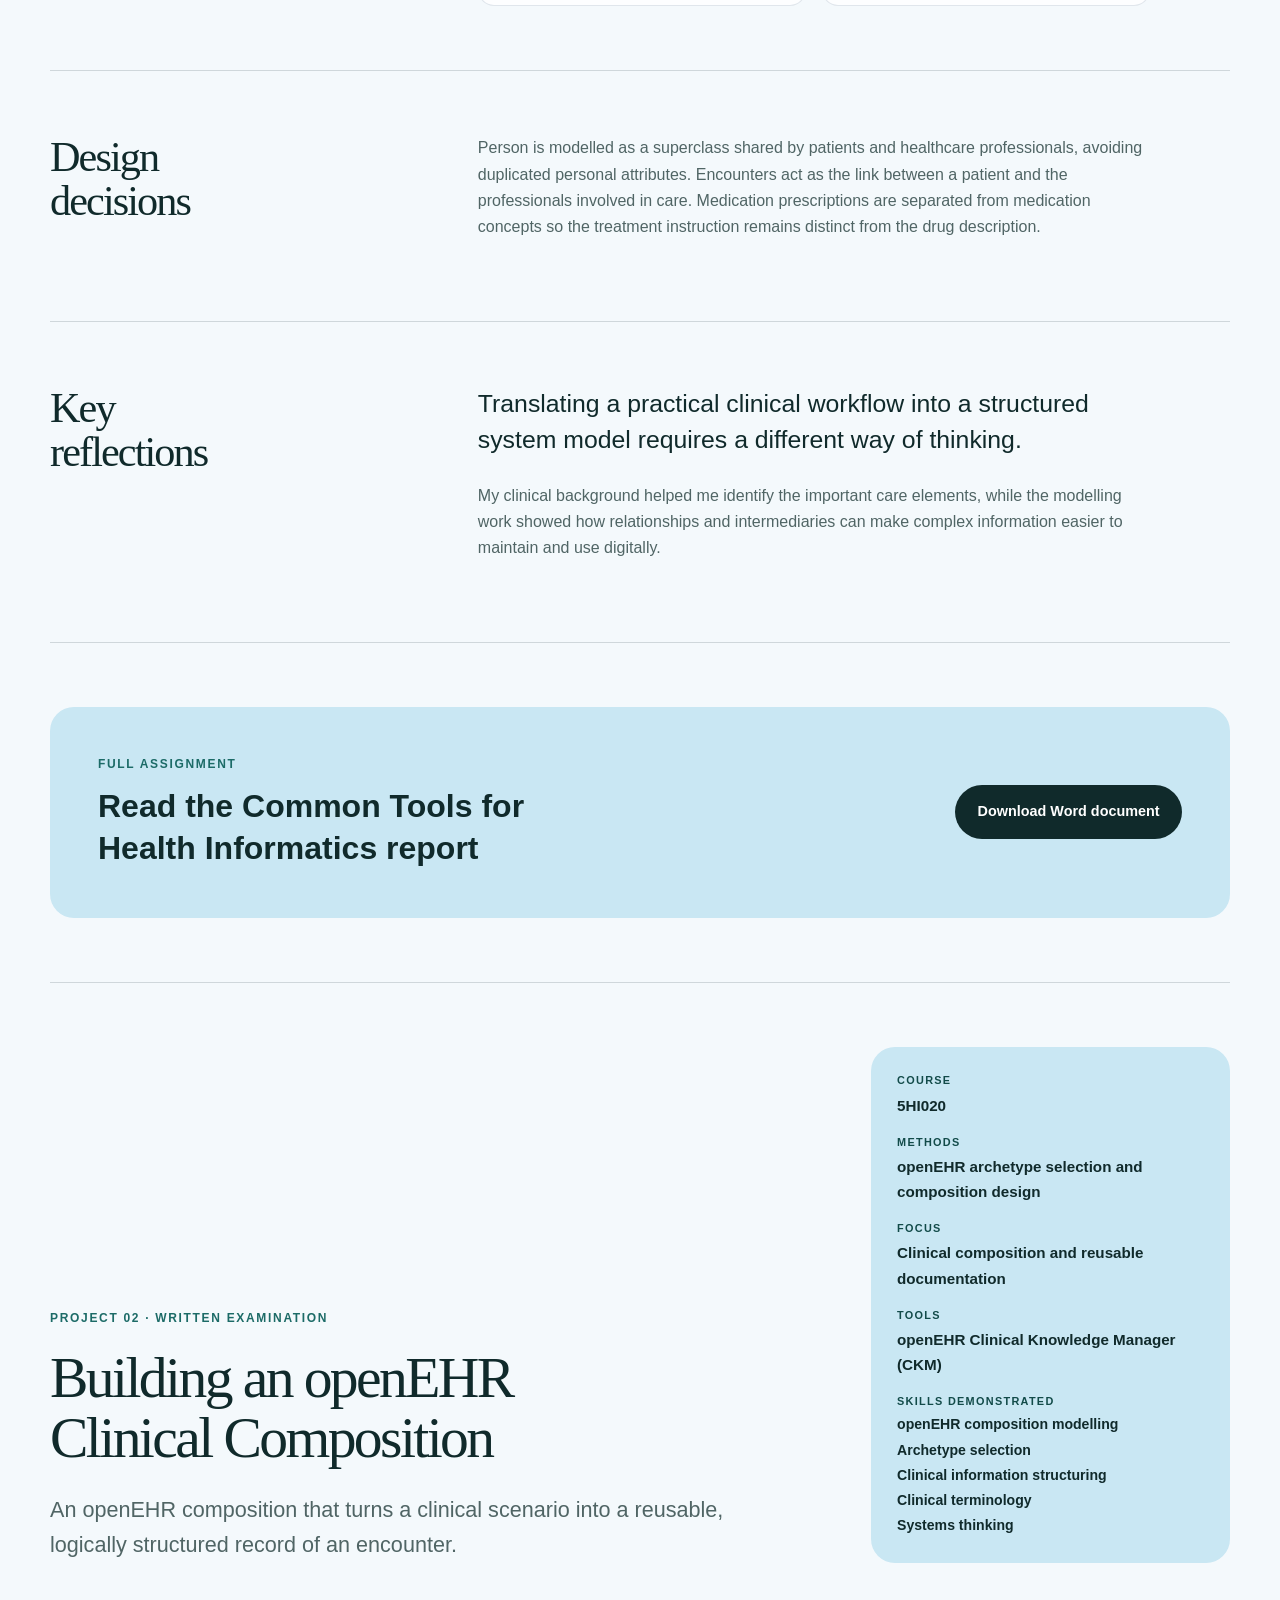
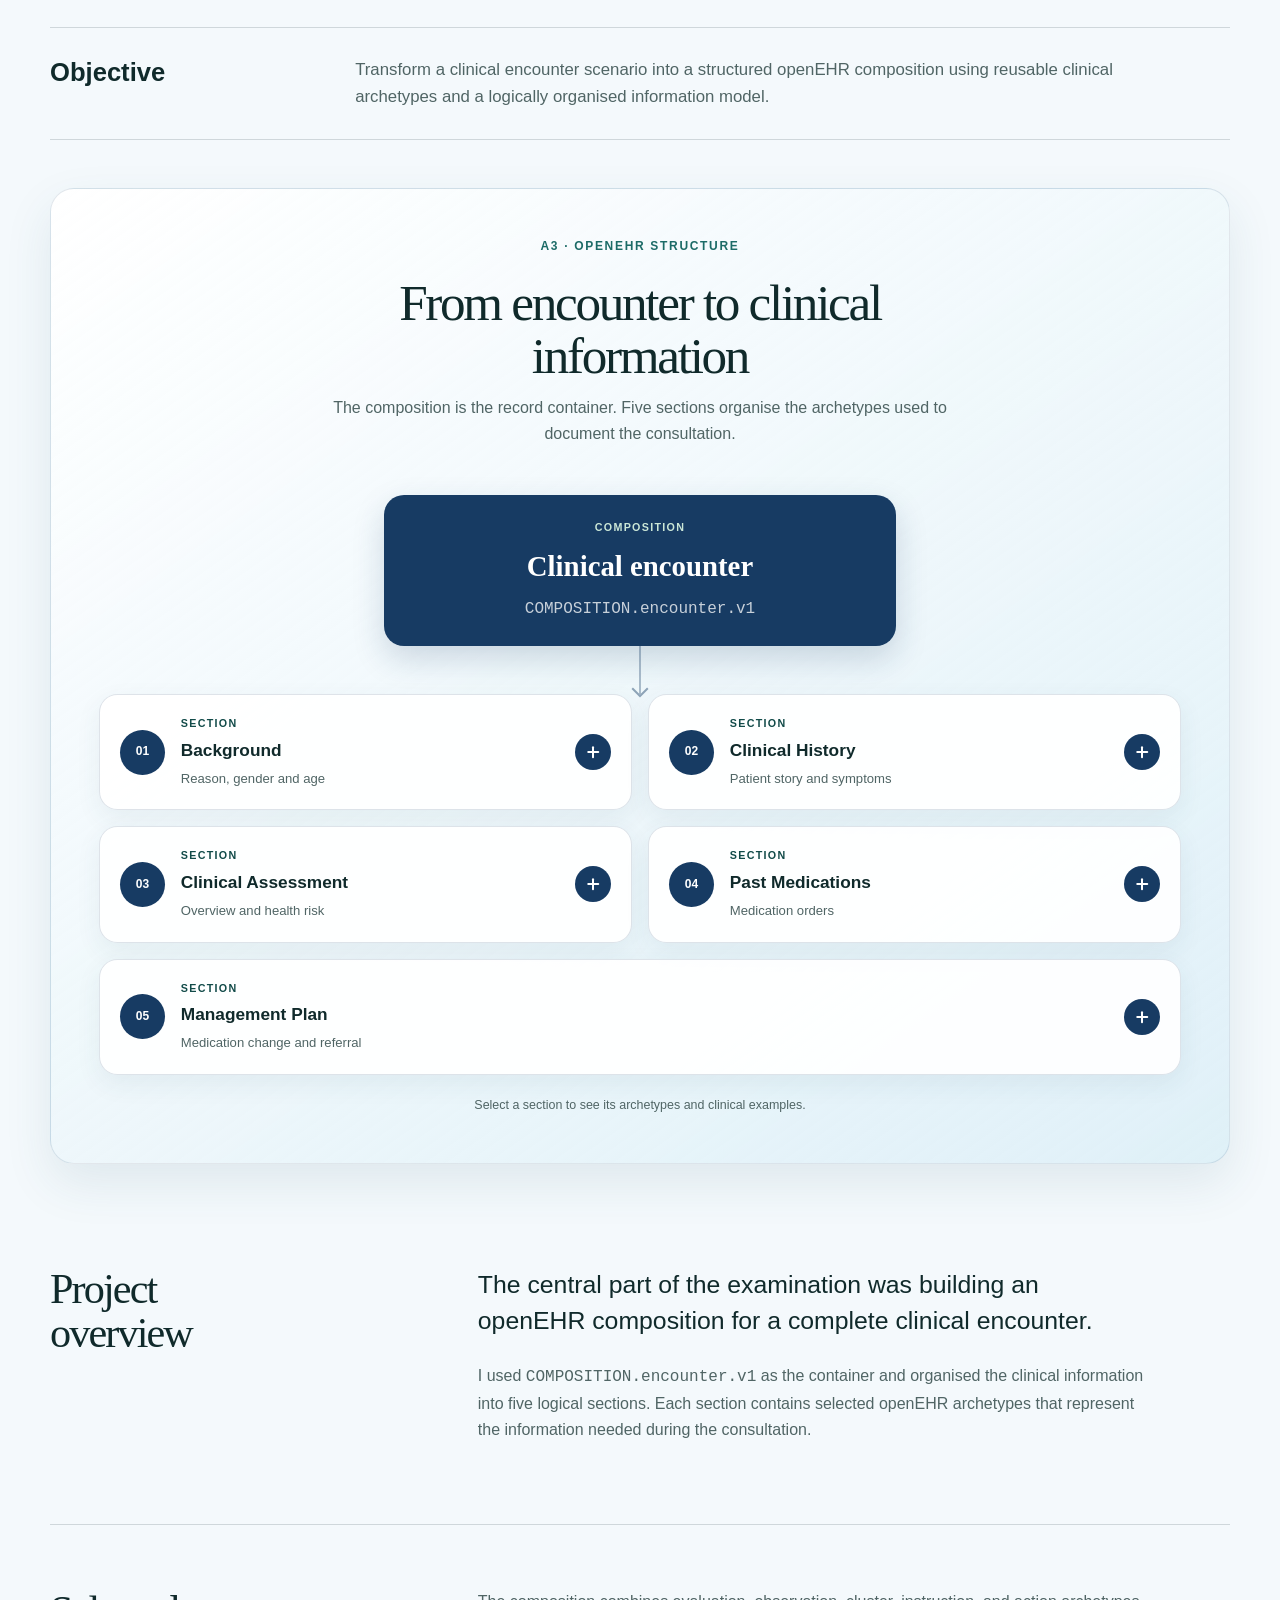
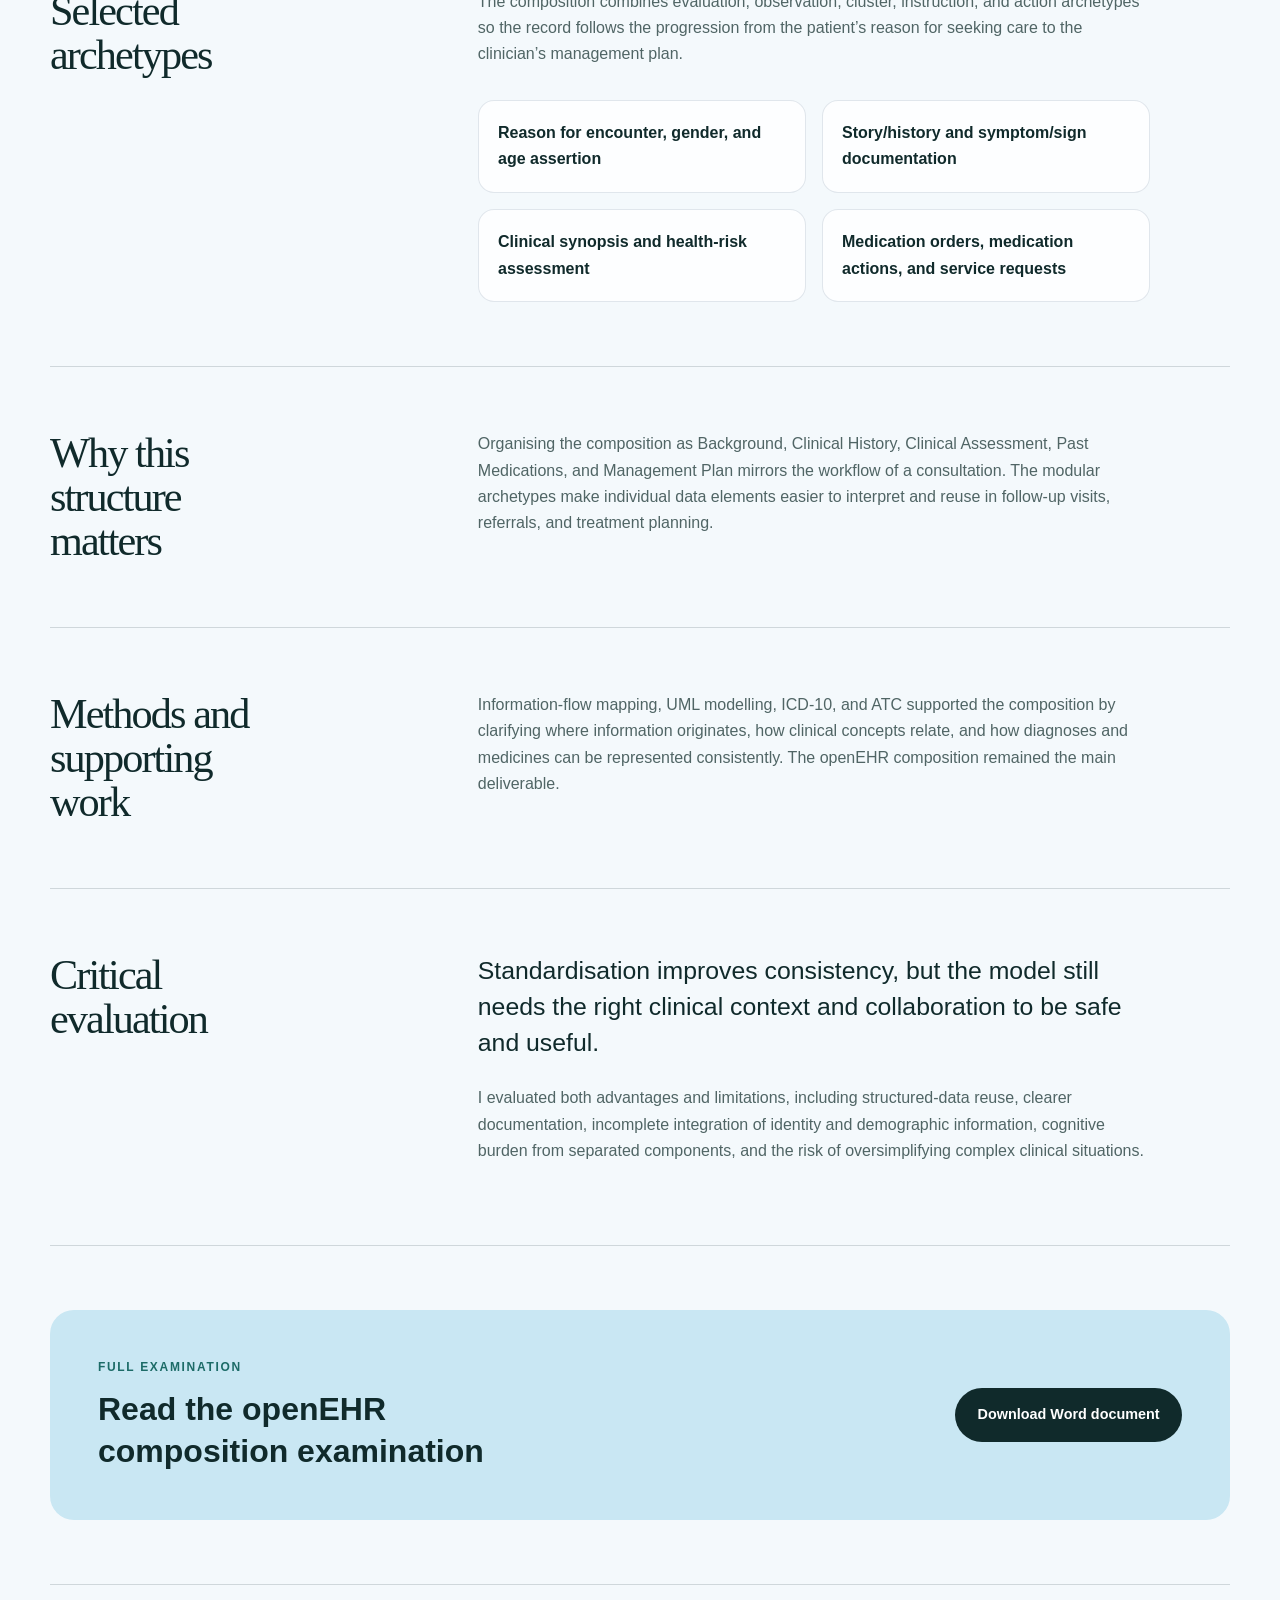
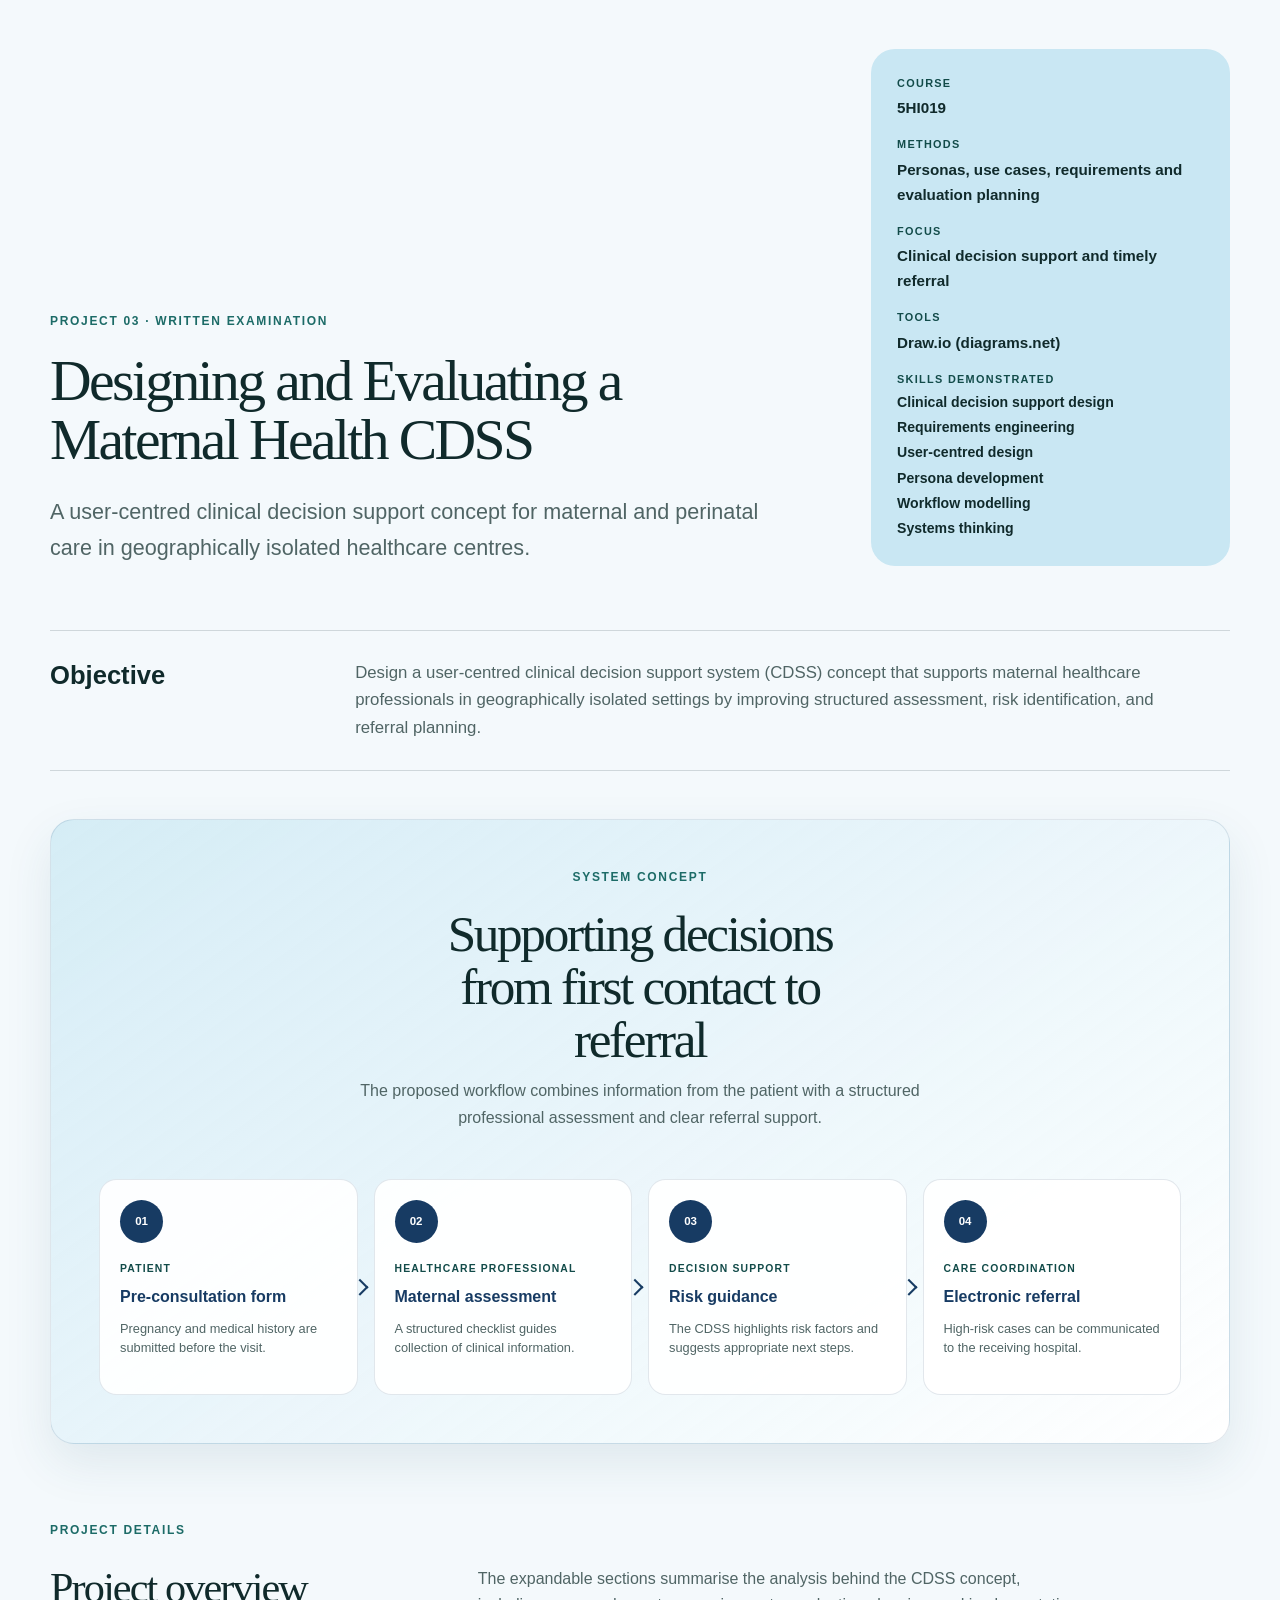
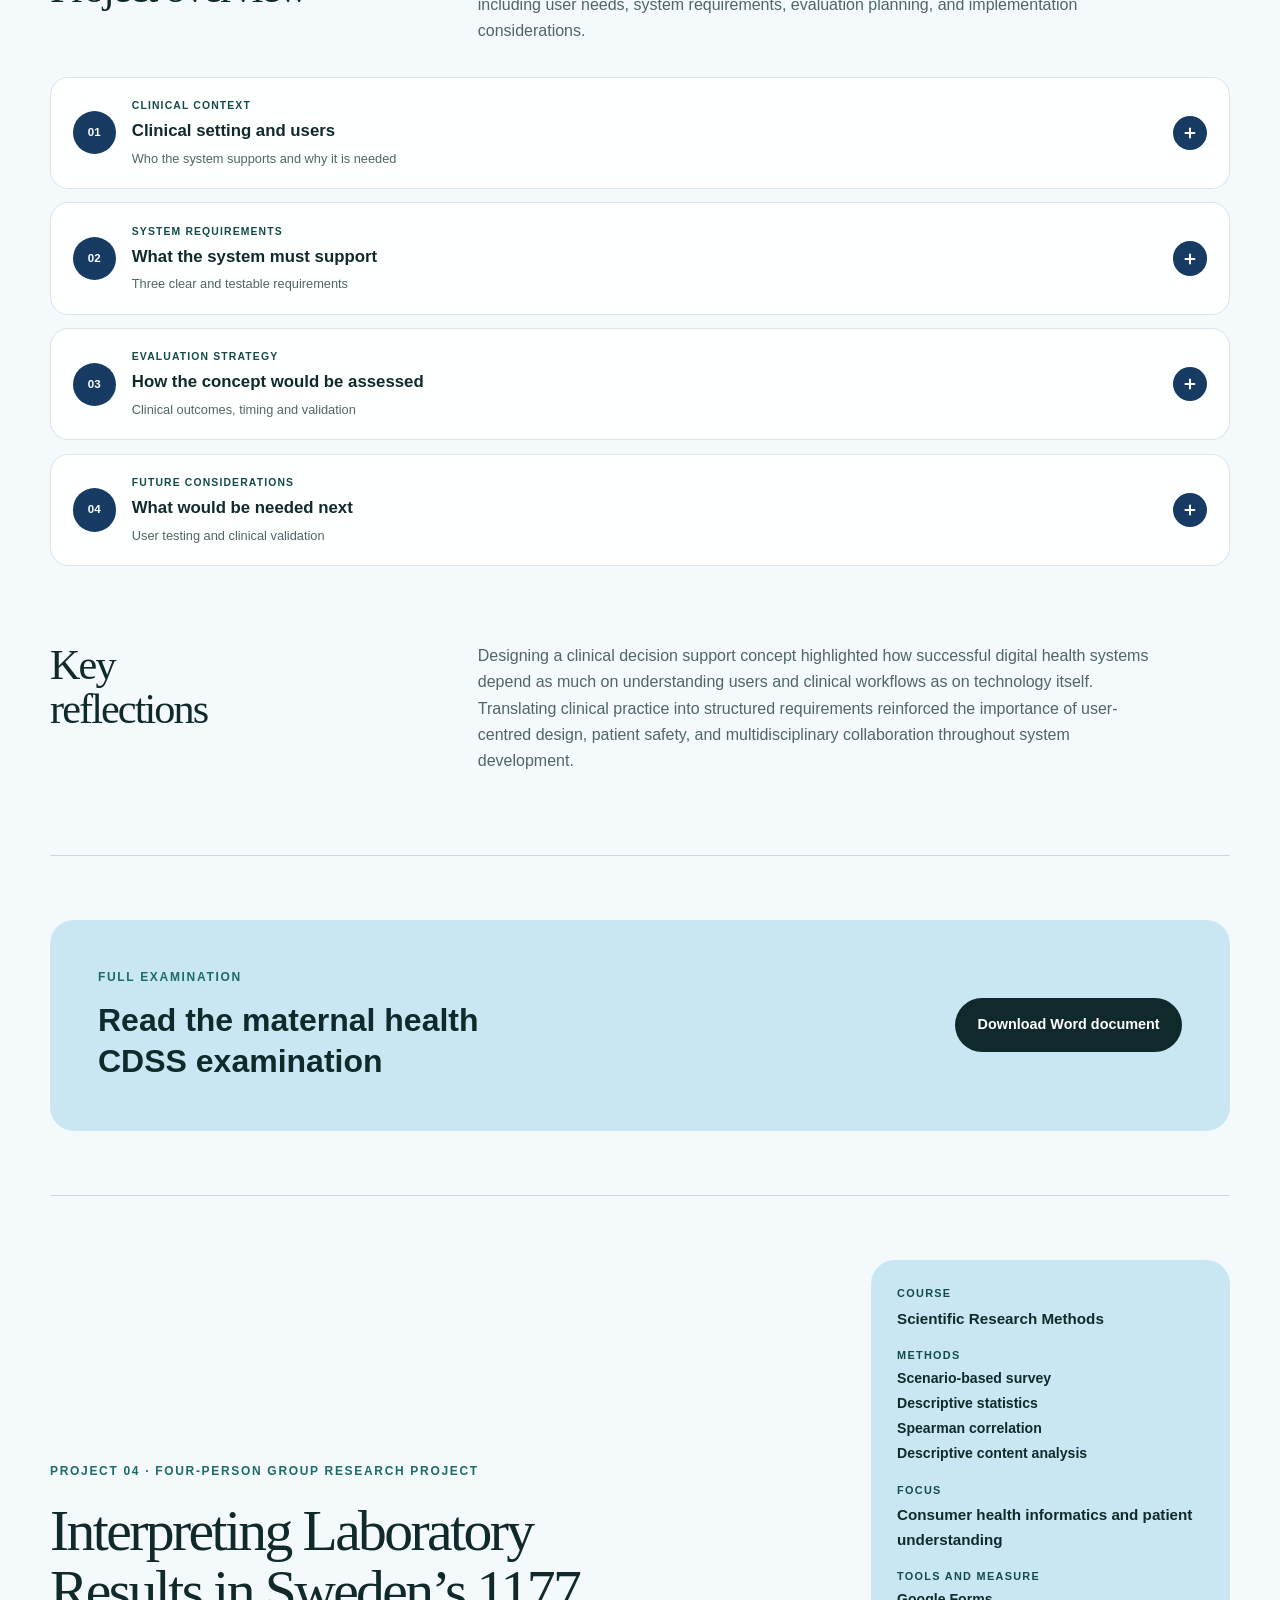
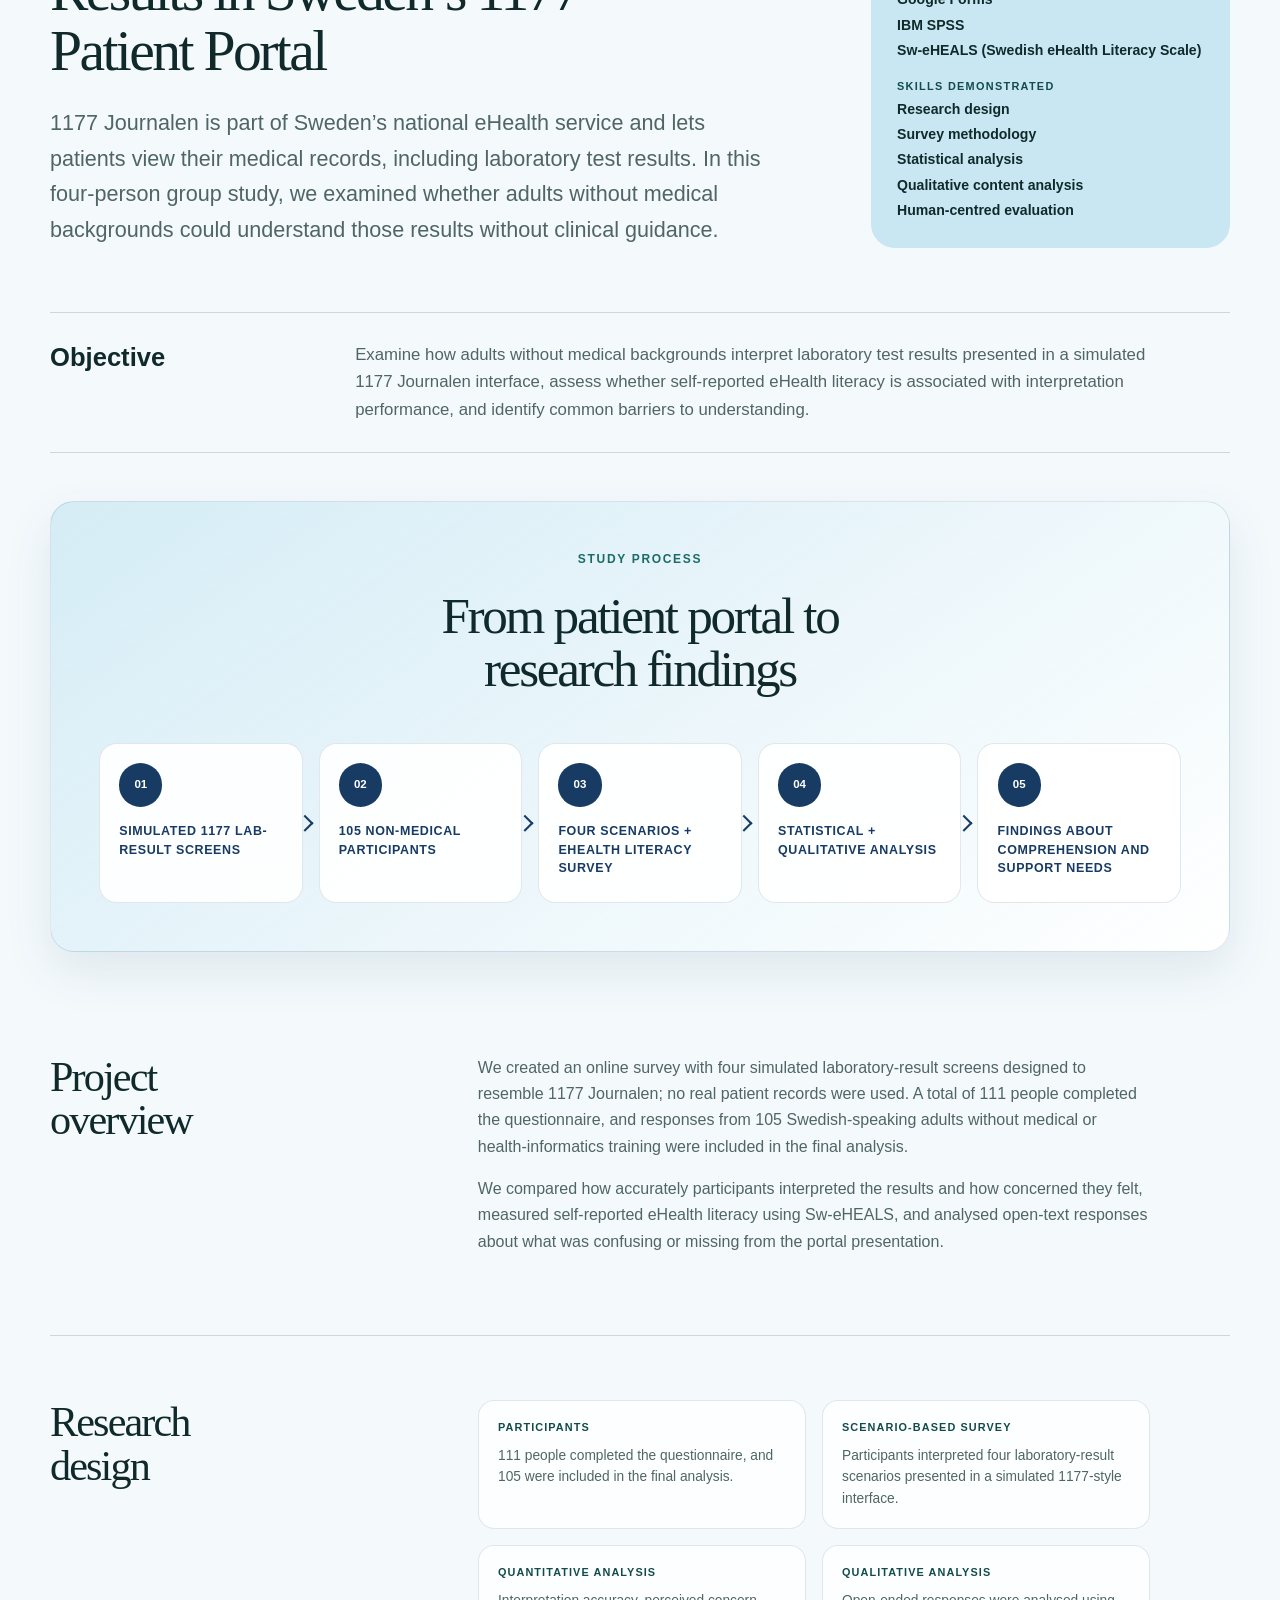
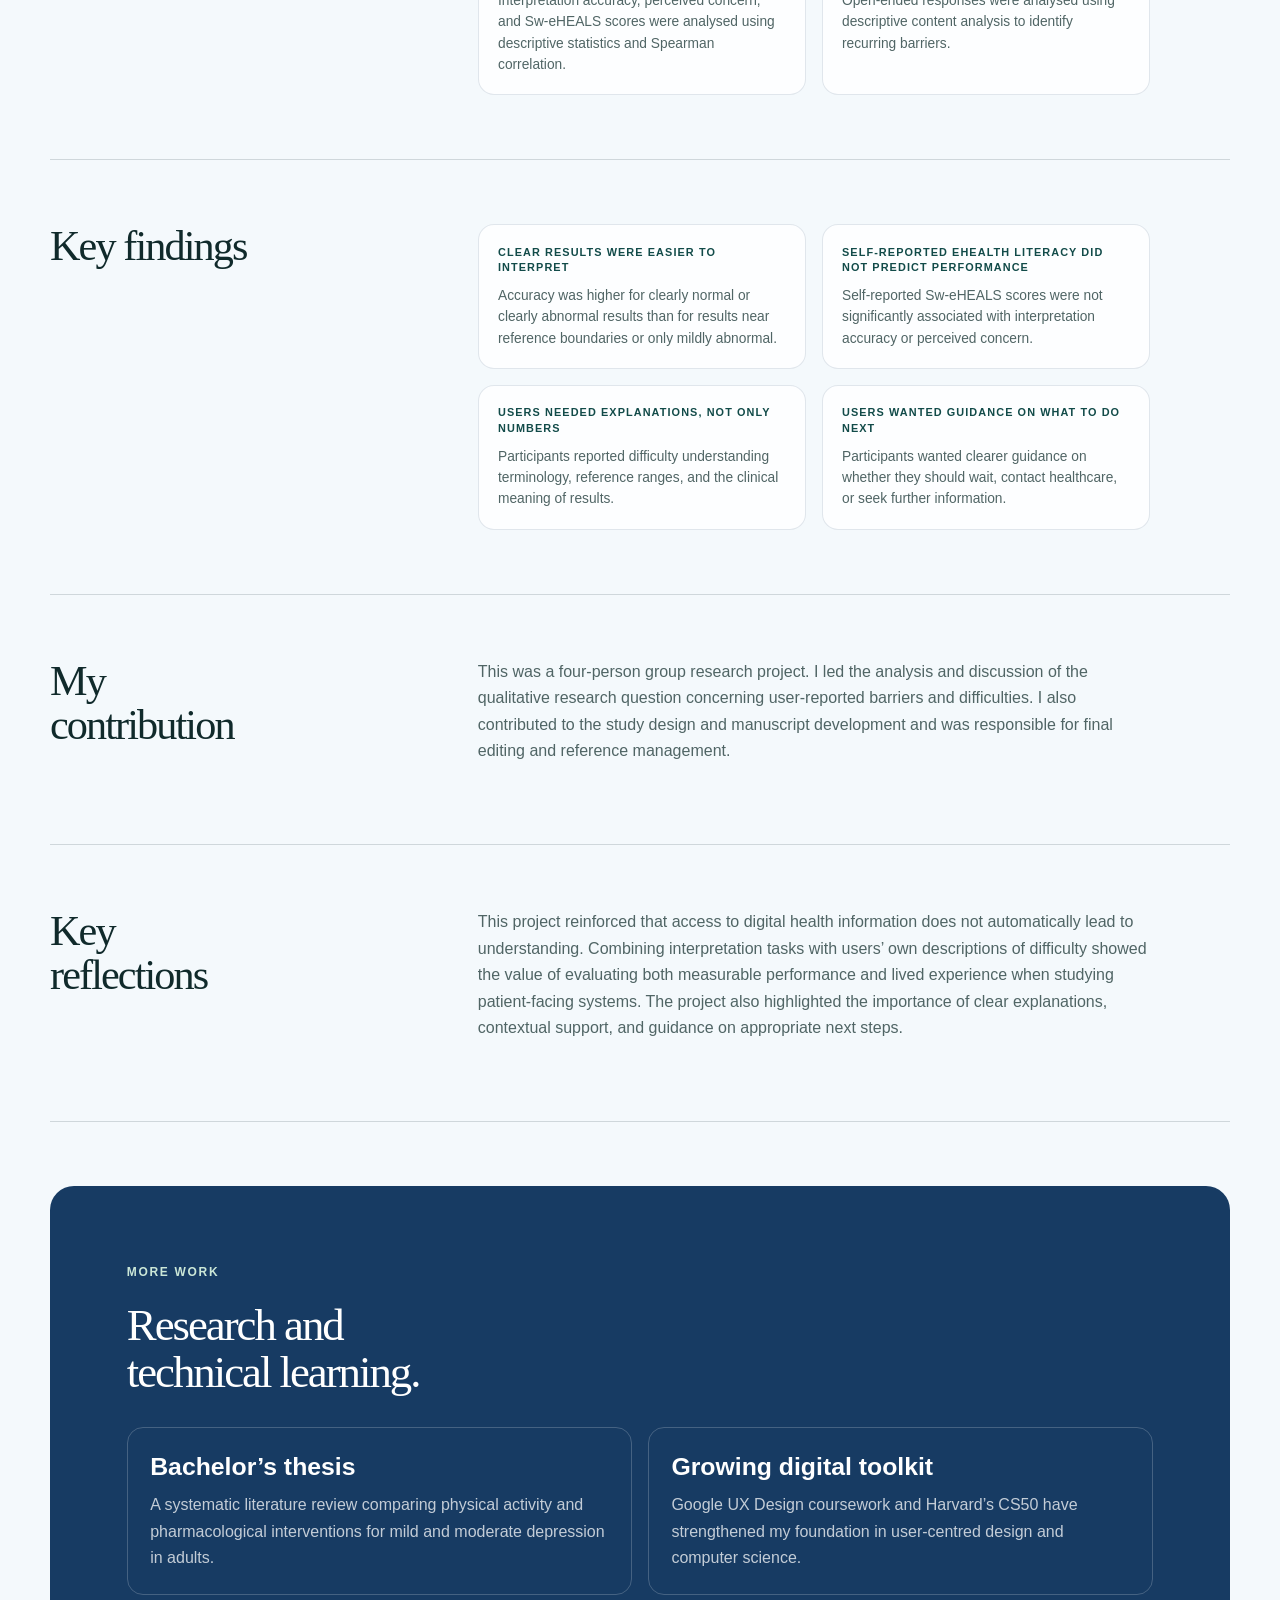
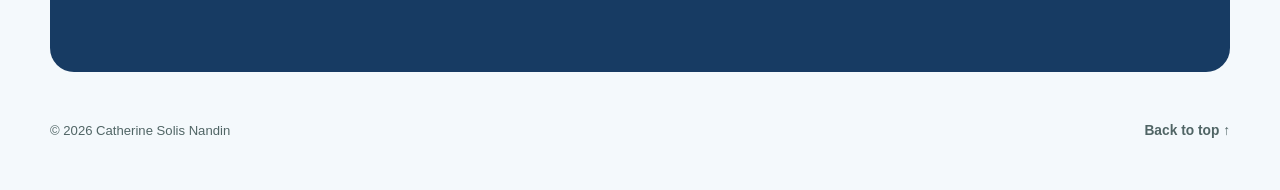
==== commit 3e94b964: "Clarify Project 04 for international readers" ====
--- a/projects.html
+++ b/projects.html
@@ -749,11 +749,12 @@
         <div class="academic-project-header">
           <div>
             <p class="eyebrow">Project 04 · Four-person group research project</p>
-            <h2>Interpreting Laboratory Test Results in 1177</h2>
+            <h2>Interpreting Laboratory Results in Sweden’s 1177 Patient Portal</h2>
             <p class="lead">
-              A survey-based evaluation of how Swedish-speaking adults without medical
-              backgrounds interpret laboratory results presented in a simulated 1177
-              Journalen interface.
+              1177 Journalen is part of Sweden’s national eHealth service and lets
+              patients view their medical records, including laboratory test results.
+              In this four-person group study, we examined whether adults without
+              medical backgrounds could understand those results without clinical guidance.
             </p>
           </div>
           <dl class="project-facts">
@@ -763,19 +764,26 @@
             </div>
             <div>
               <dt>Methods</dt>
-              <dd>Scenario-based survey, descriptive statistics, Spearman correlation and descriptive content analysis</dd>
+              <dd>
+                <ul class="project-fact-list">
+                  <li>Scenario-based survey</li>
+                  <li>Descriptive statistics</li>
+                  <li>Spearman correlation</li>
+                  <li>Descriptive content analysis</li>
+                </ul>
+              </dd>
             </div>
             <div>
               <dt>Focus</dt>
               <dd>Consumer health informatics and patient understanding</dd>
             </div>
             <div>
-              <dt>Tools</dt>
+              <dt>Tools and measure</dt>
               <dd>
                 <ul class="project-fact-list">
                   <li>Google Forms</li>
                   <li>IBM SPSS</li>
-                  <li>Sw-eHEALS</li>
+                  <li>Sw-eHEALS (Swedish eHealth Literacy Scale)</li>
                 </ul>
               </dd>
             </div>
@@ -812,15 +820,15 @@
           <ol class="research-process-flow" aria-label="Five-step research process">
             <li>
               <span class="cdss-step-number">01</span>
-              <strong>Simulated 1177 interface</strong>
+              <strong>Simulated 1177 lab-result screens</strong>
             </li>
             <li>
               <span class="cdss-step-number">02</span>
-              <strong>105 participants</strong>
+              <strong>105 non-medical participants</strong>
             </li>
             <li>
               <span class="cdss-step-number">03</span>
-              <strong>Scenario-based survey + Sw-eHEALS</strong>
+              <strong>Four scenarios + eHealth literacy survey</strong>
             </li>
             <li>
               <span class="cdss-step-number">04</span>
@@ -828,7 +836,7 @@
             </li>
             <li>
               <span class="cdss-step-number">05</span>
-              <strong>Findings on user understanding</strong>
+              <strong>Findings about comprehension and support needs</strong>
             </li>
           </ol>
         </section>
@@ -838,11 +846,17 @@
             <h2>Project overview</h2>
             <div class="project-section-copy">
               <p>
-                The study investigated whether laboratory values, reference ranges, and
-                abnormality indicators were sufficient for non-medical users to understand
-                their results. Using simulated data rather than real patient records, it
-                examined interpretation accuracy, self-reported eHealth literacy, and
-                user-reported difficulties and missing information.
+                We created an online survey with four simulated laboratory-result screens
+                designed to resemble 1177 Journalen; no real patient records were used.
+                A total of 111 people completed the questionnaire, and responses from 105
+                Swedish-speaking adults without medical or health-informatics training
+                were included in the final analysis.
+              </p>
+              <p>
+                We compared how accurately participants interpreted the results and how
+                concerned they felt, measured self-reported eHealth literacy using
+                Sw-eHEALS, and analysed open-text responses about what was confusing or
+                missing from the portal presentation.
               </p>
             </div>
           </section>
@@ -876,19 +890,19 @@
             <div class="project-section-copy">
               <div class="research-card-grid">
                 <article>
-                  <h3>Interpretation varied</h3>
+                  <h3>Clear results were easier to interpret</h3>
                   <p>Accuracy was higher for clearly normal or clearly abnormal results than for results near reference boundaries or only mildly abnormal.</p>
                 </article>
                 <article>
-                  <h3>eHealth literacy was not significantly associated</h3>
+                  <h3>Self-reported eHealth literacy did not predict performance</h3>
                   <p>Self-reported Sw-eHEALS scores were not significantly associated with interpretation accuracy or perceived concern.</p>
                 </article>
                 <article>
-                  <h3>Users needed more context</h3>
+                  <h3>Users needed explanations, not only numbers</h3>
                   <p>Participants reported difficulty understanding terminology, reference ranges, and the clinical meaning of results.</p>
                 </article>
                 <article>
-                  <h3>Next steps were unclear</h3>
+                  <h3>Users wanted guidance on what to do next</h3>
                   <p>Participants wanted clearer guidance on whether they should wait, contact healthcare, or seek further information.</p>
                 </article>
               </div>
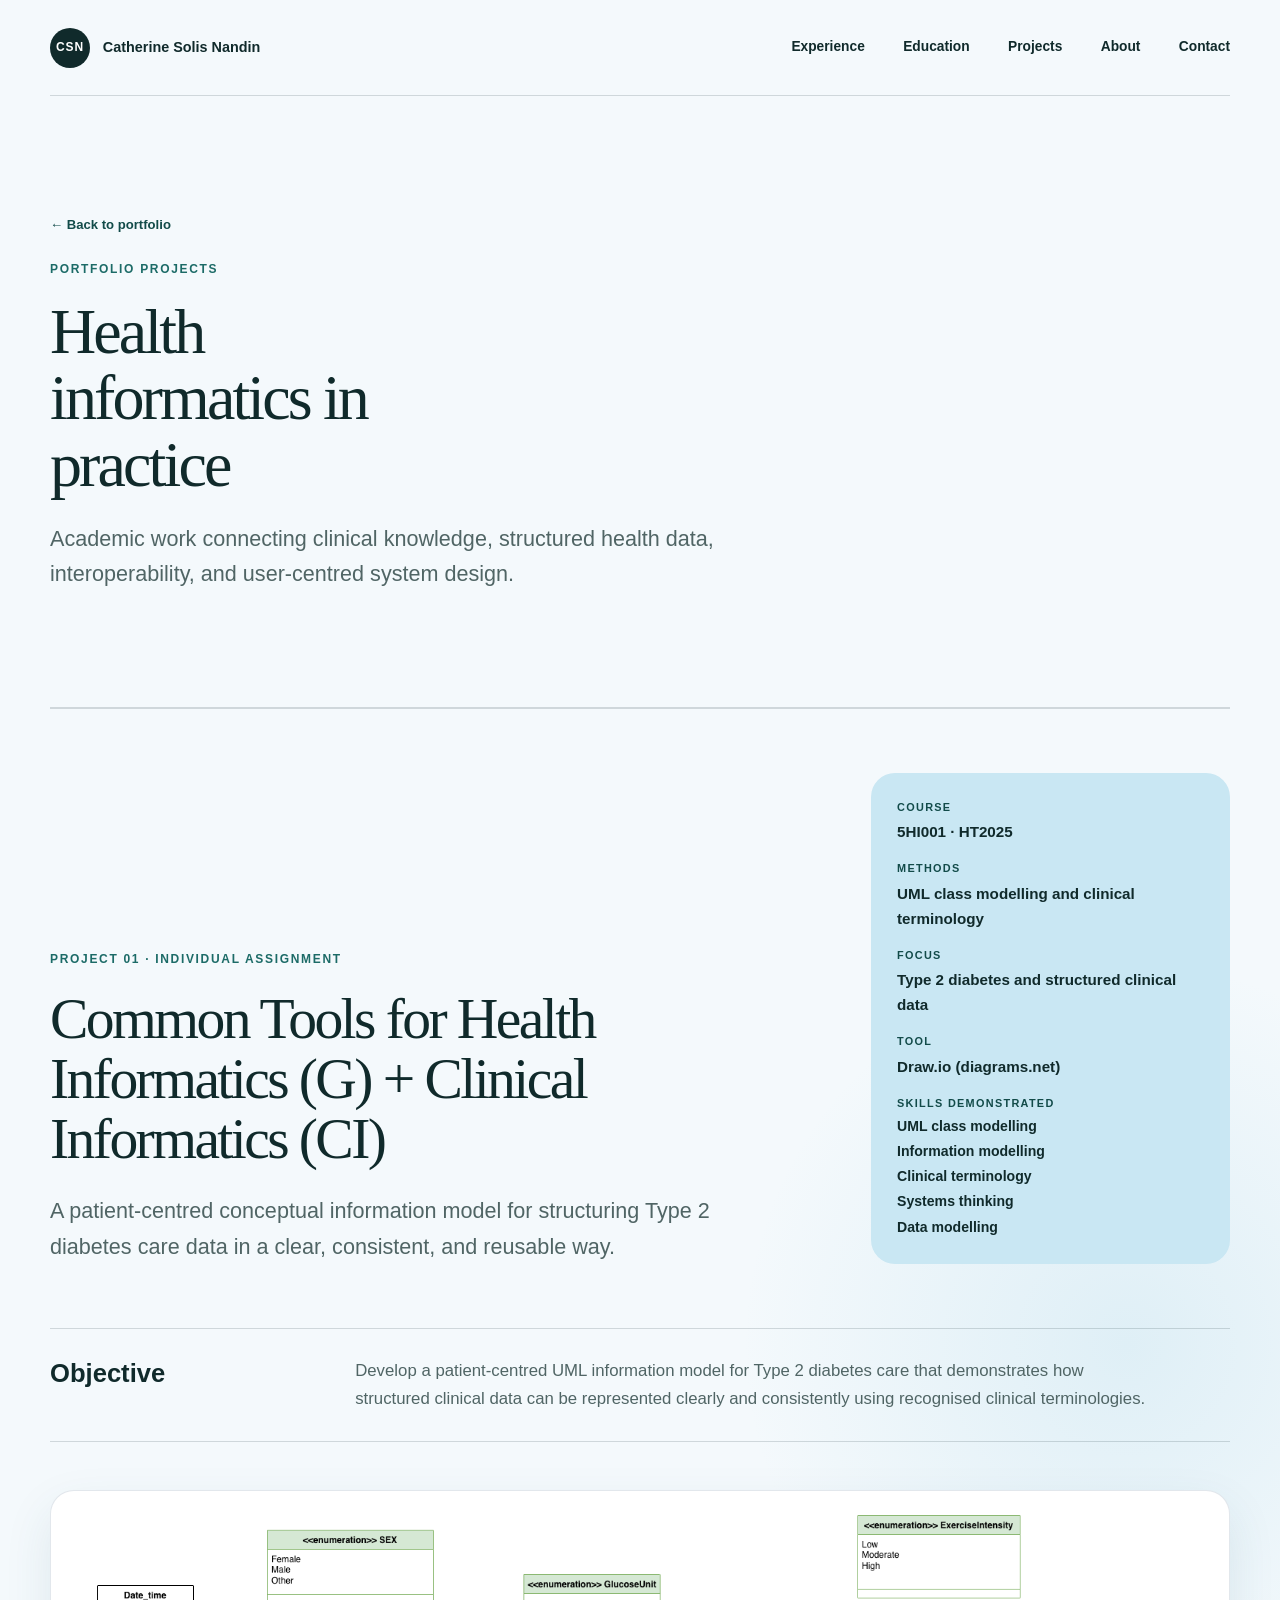
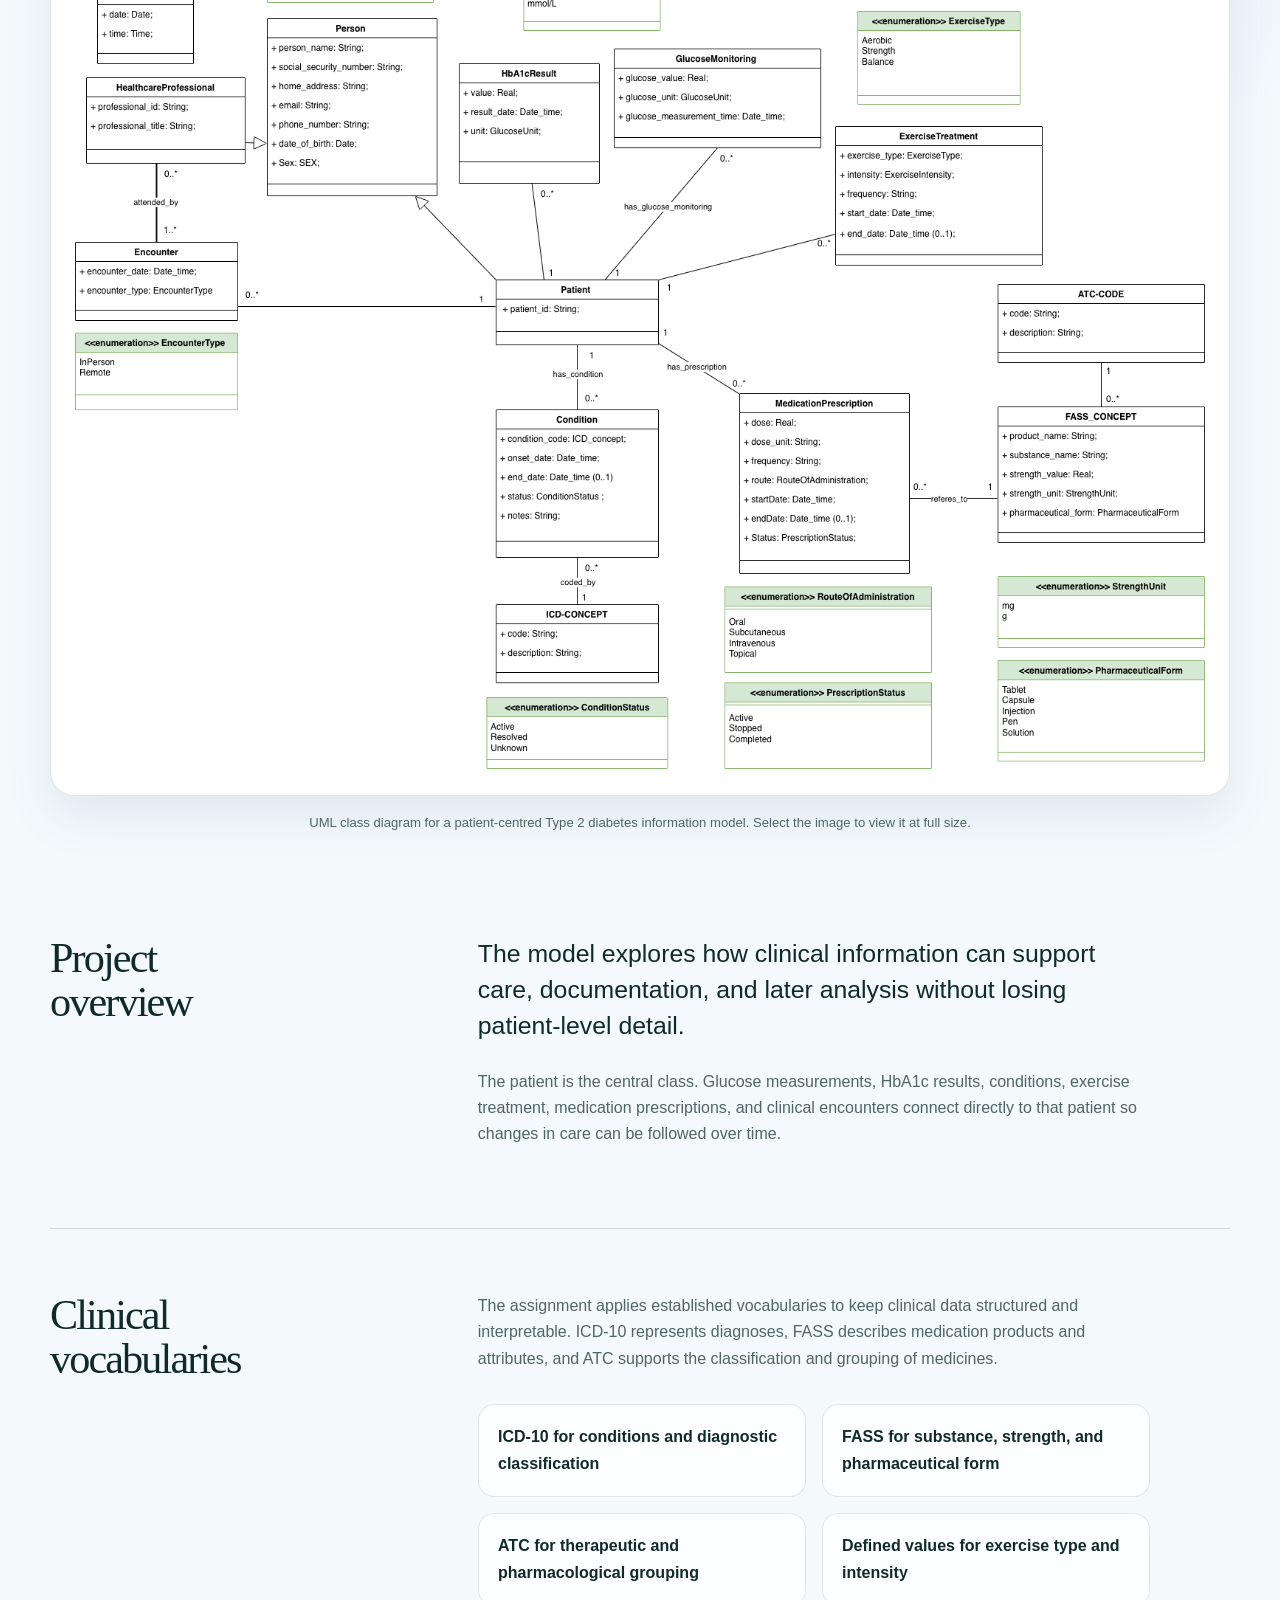
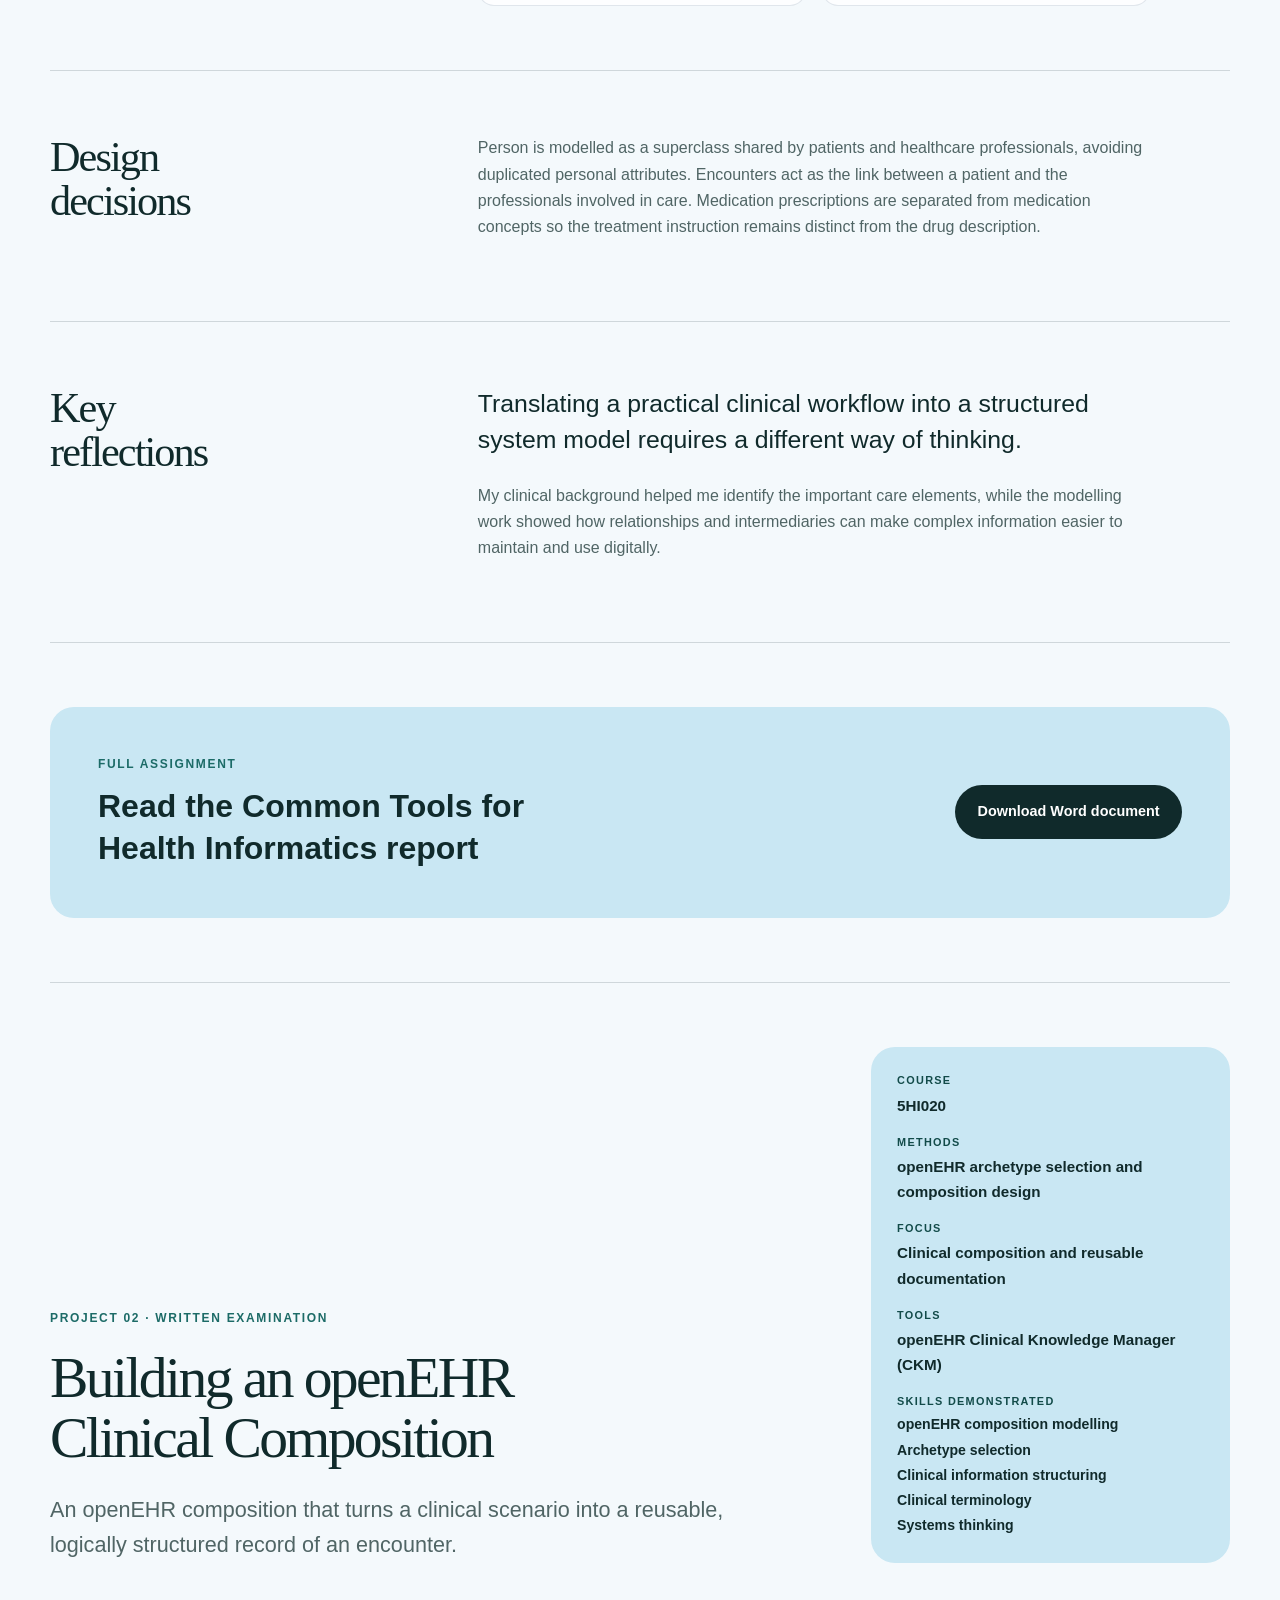
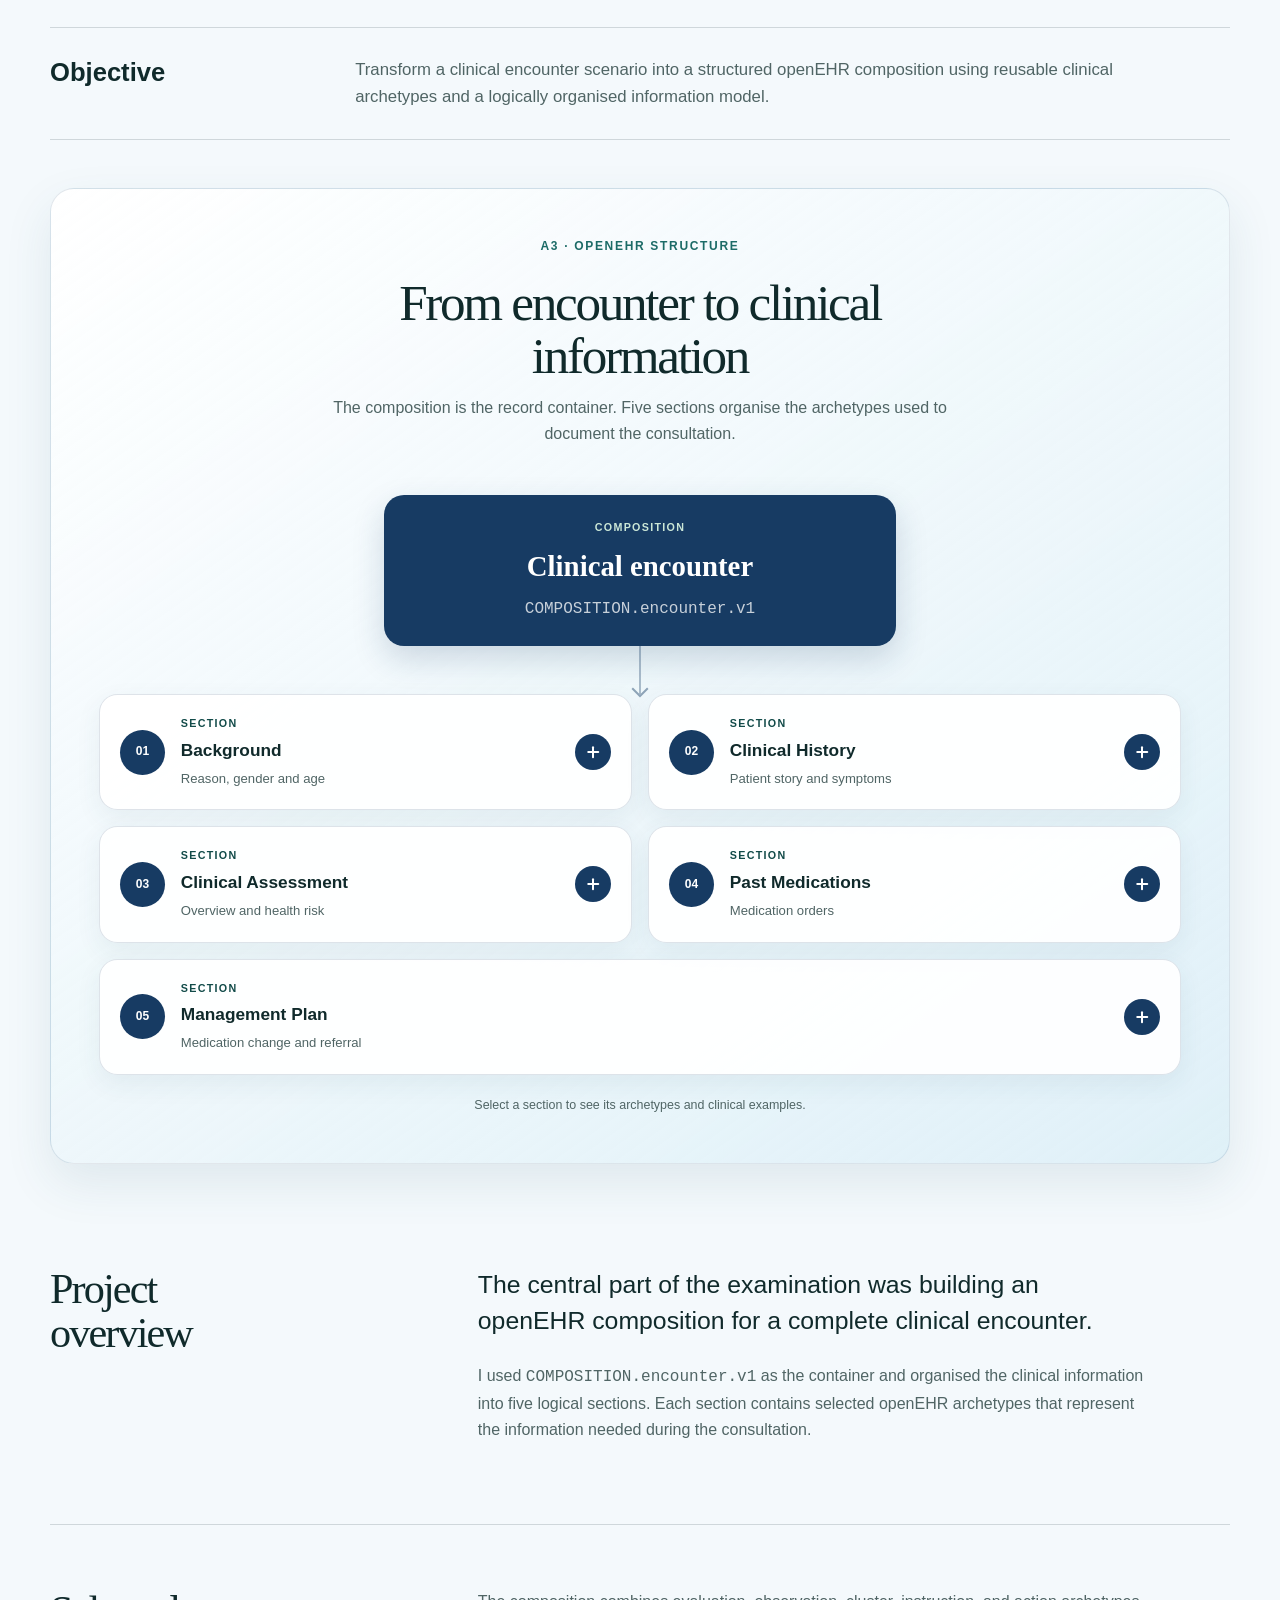
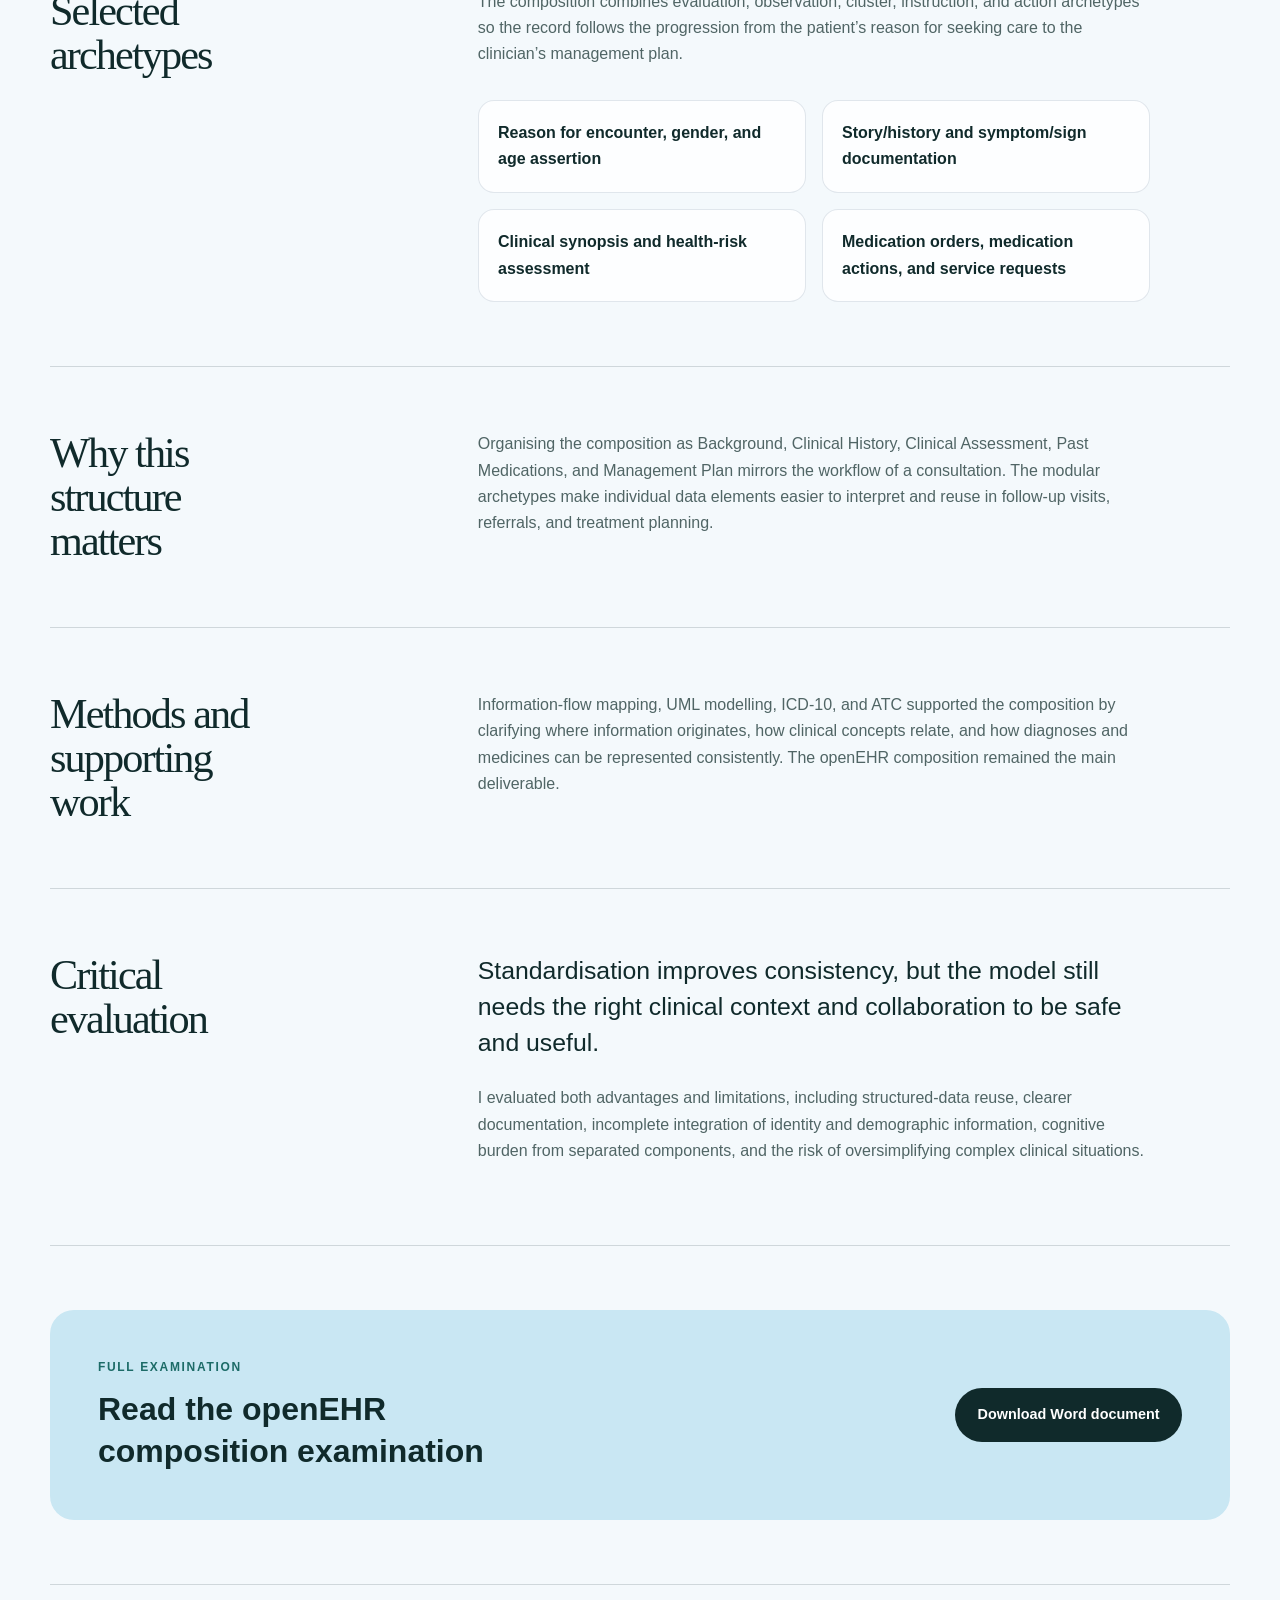
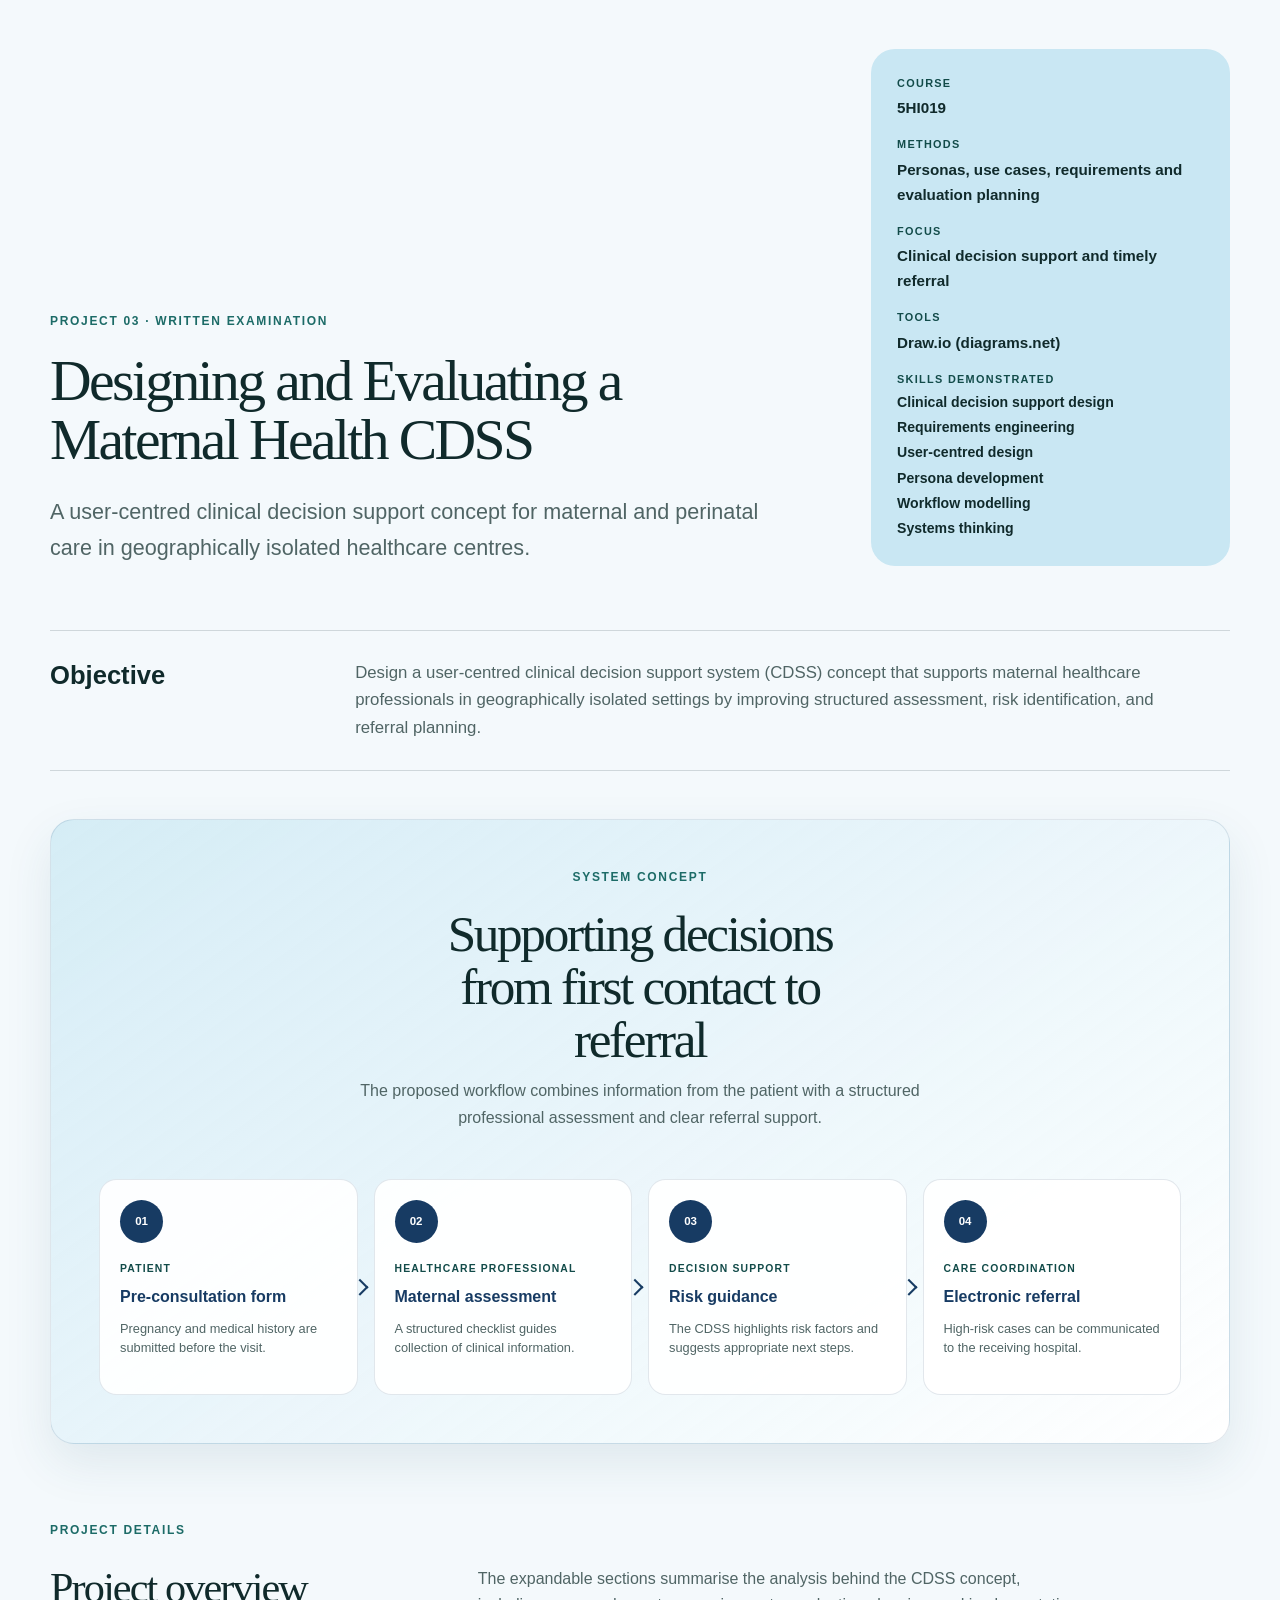
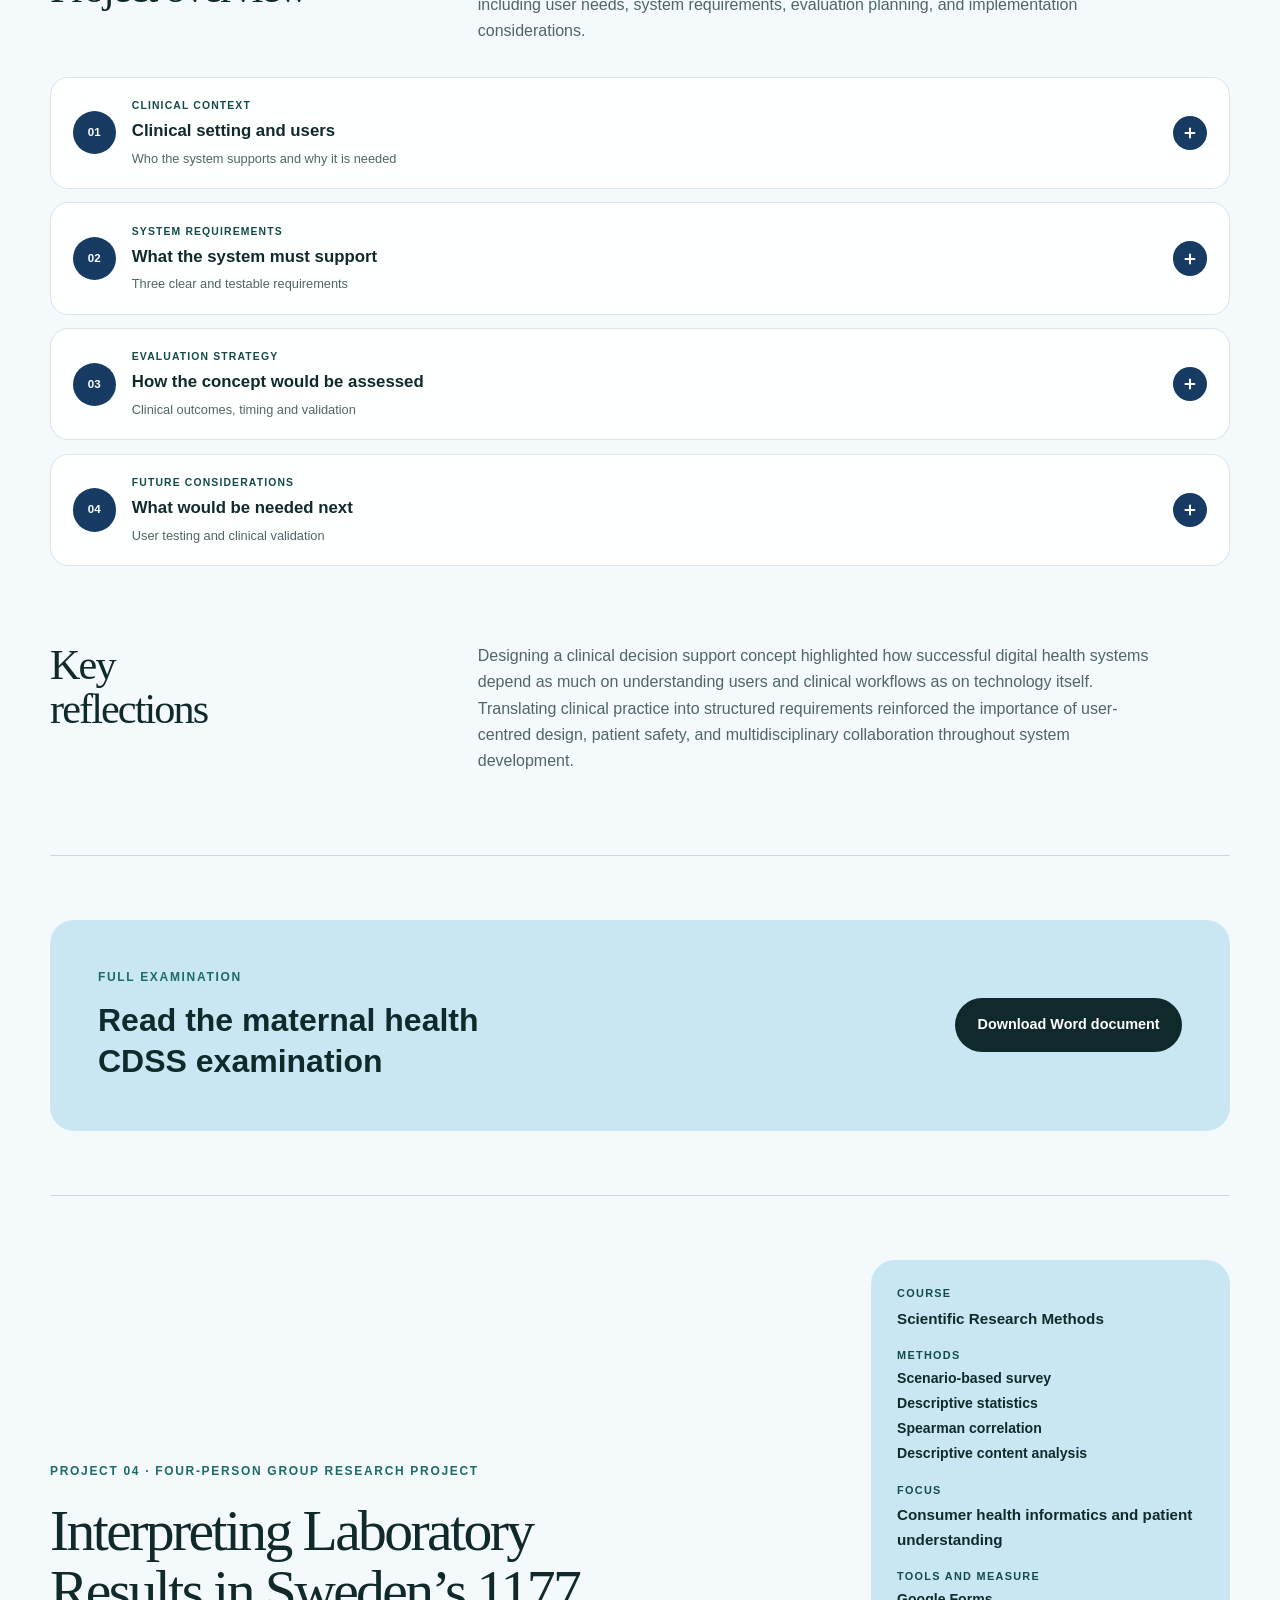
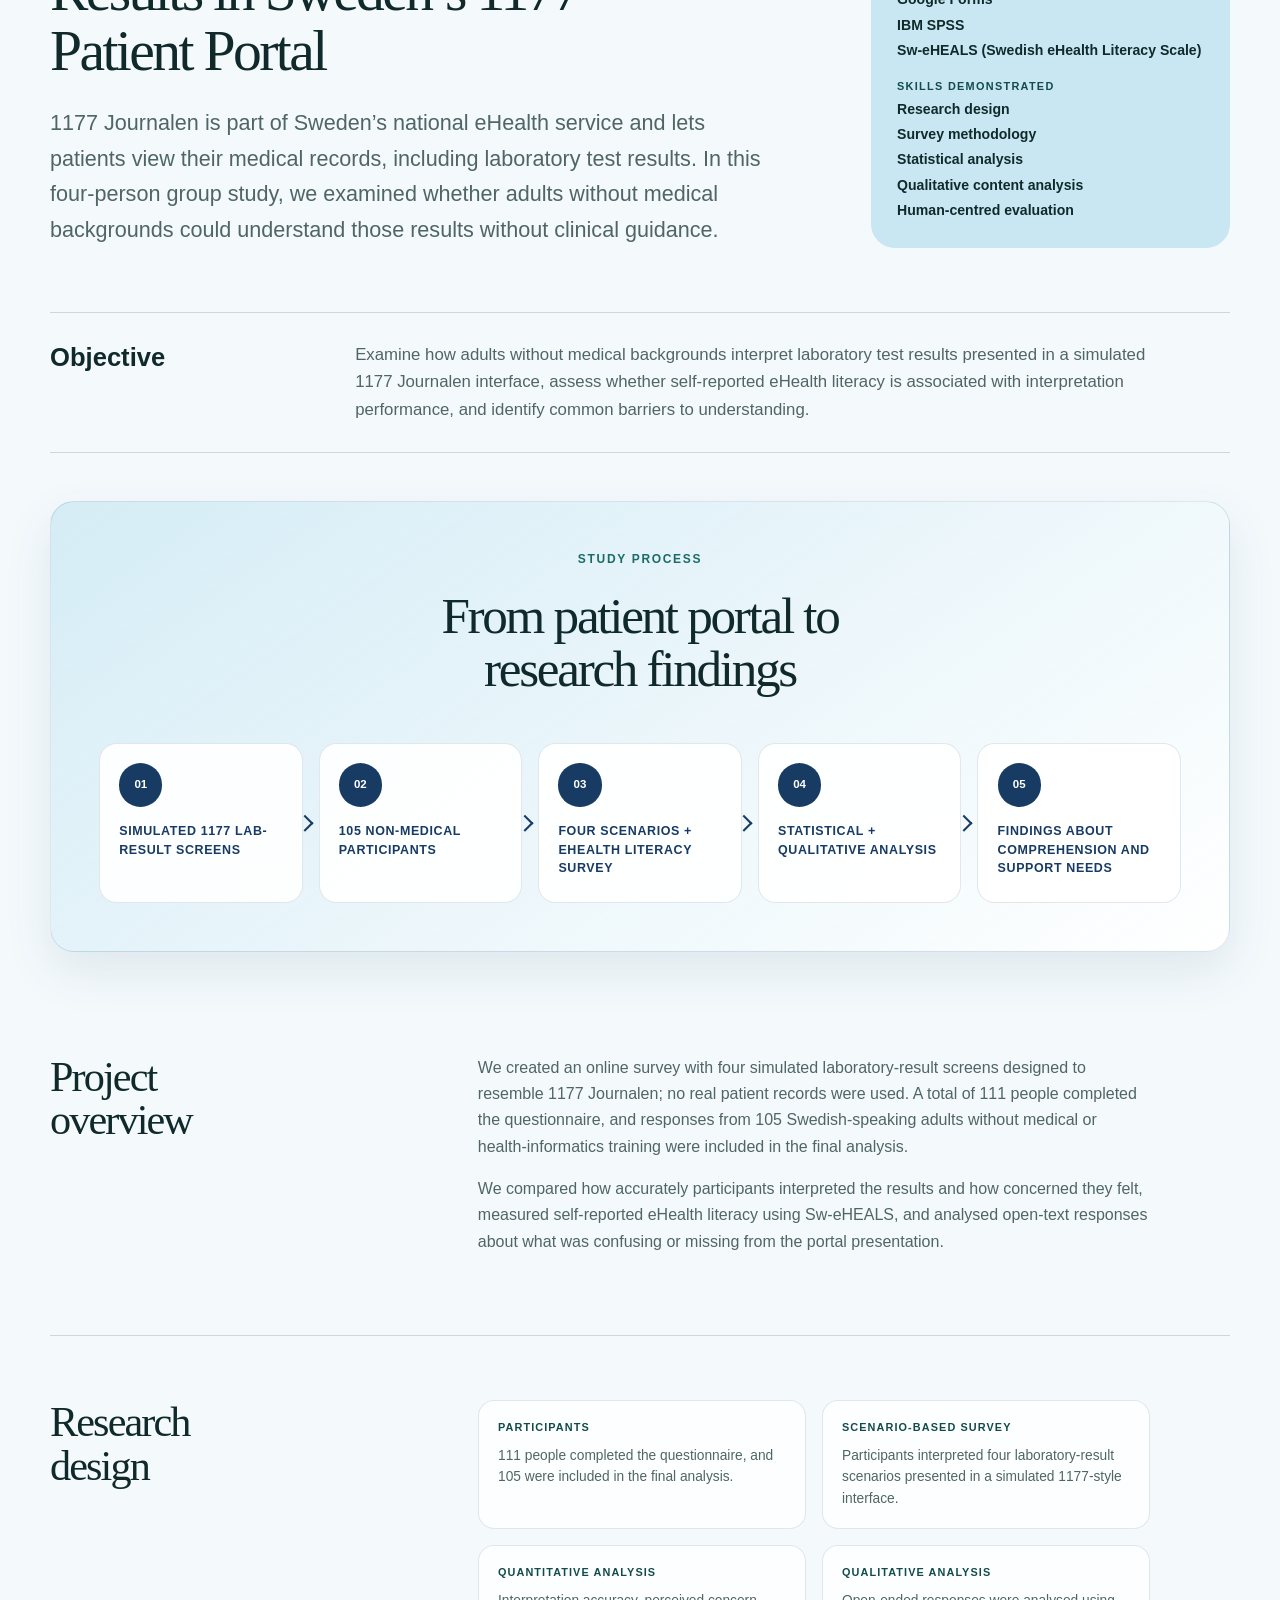
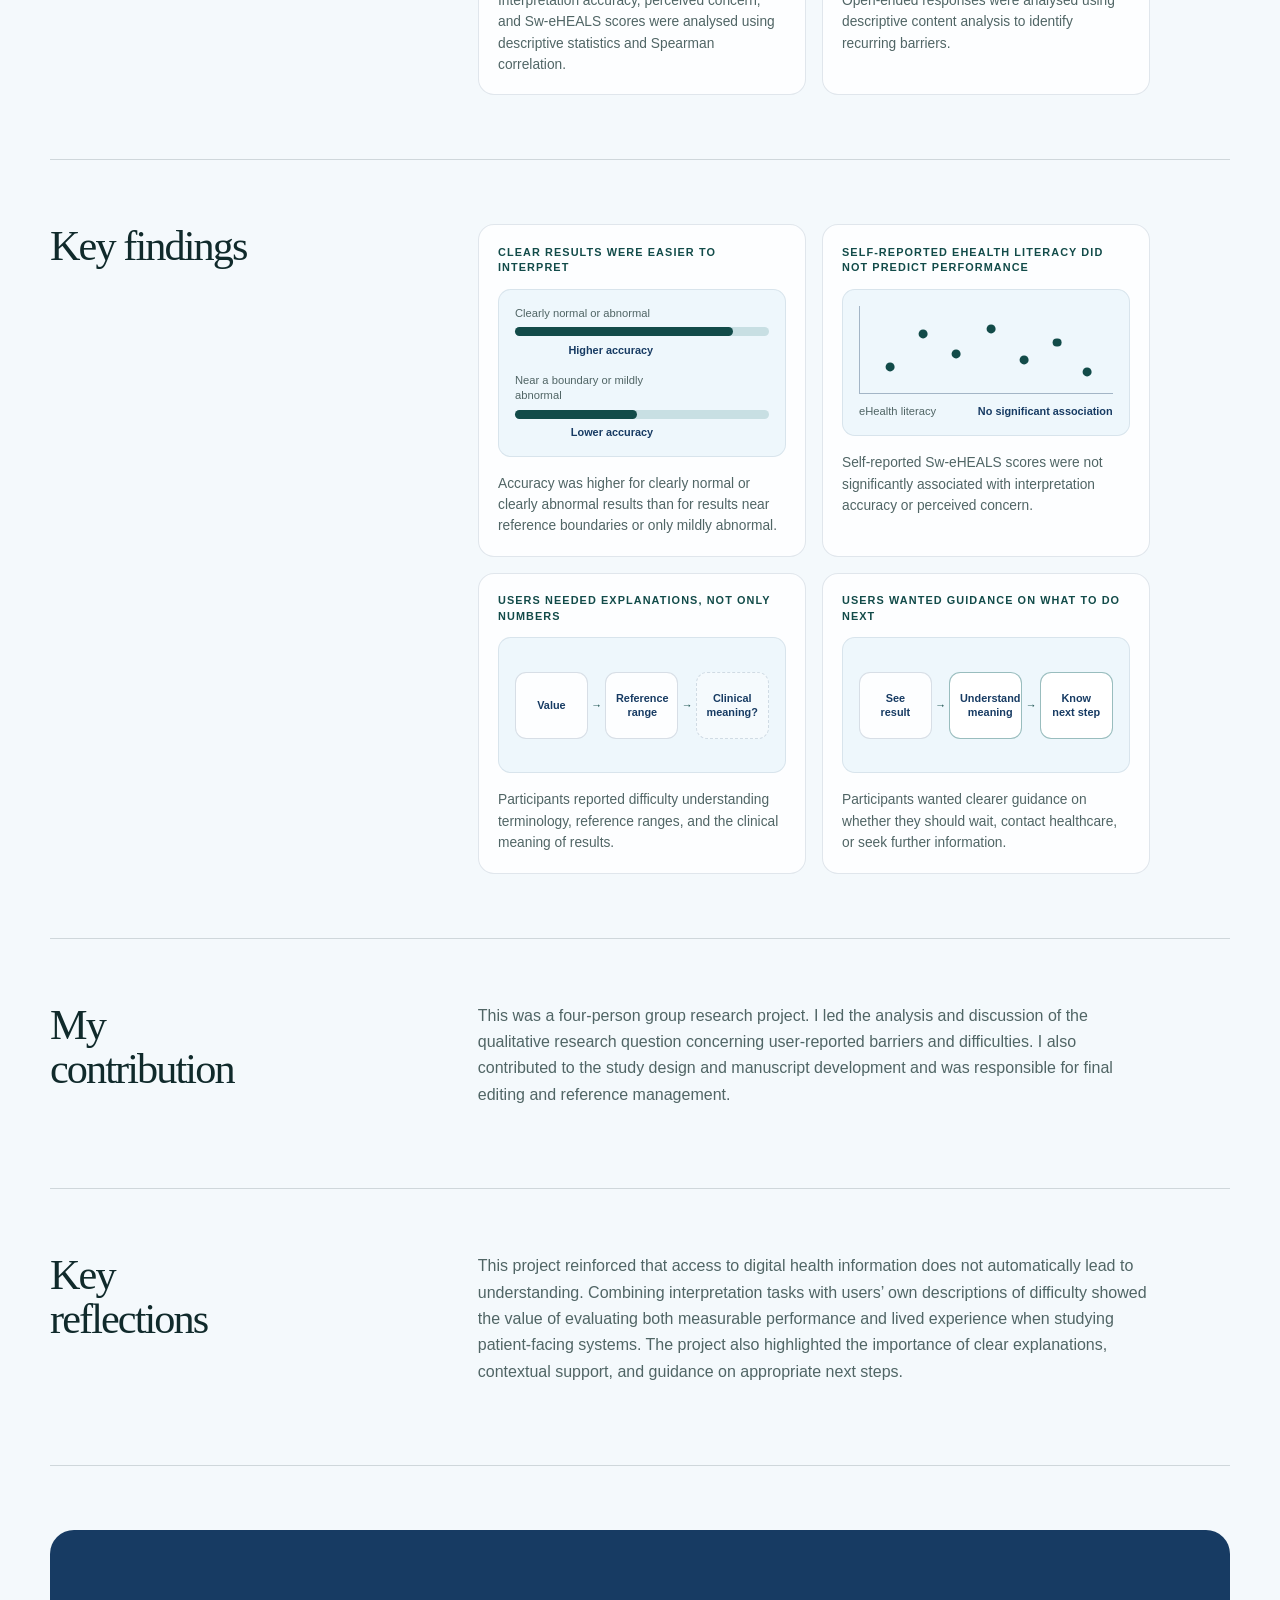
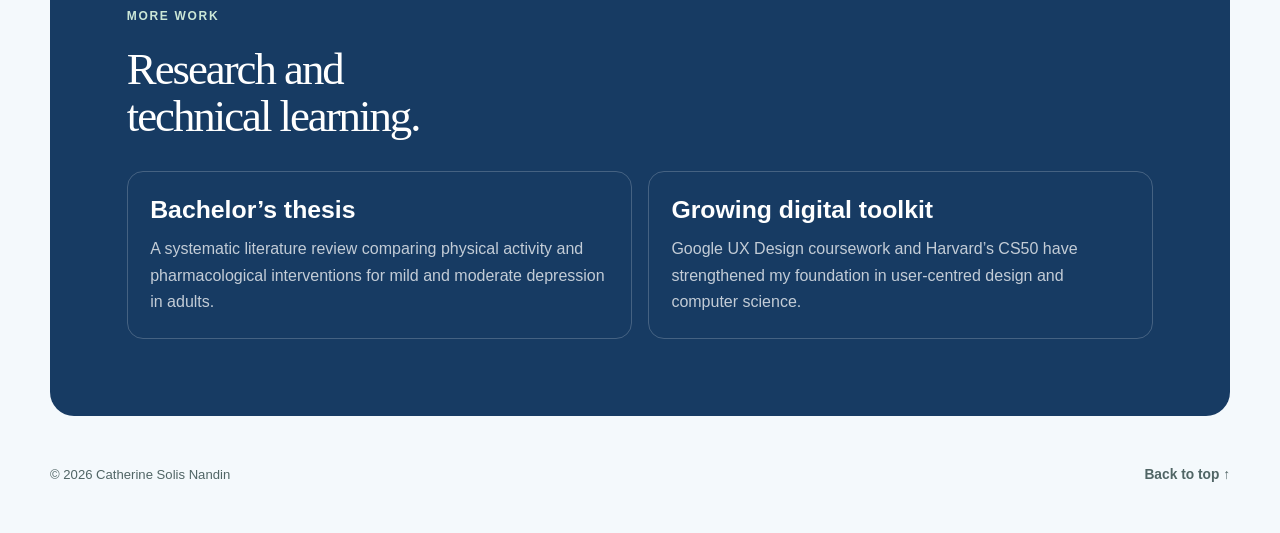
==== commit 12a4e071: "Add Project 04 findings diagrams" ====
--- a/projects.html
+++ b/projects.html
@@ -8,7 +8,7 @@
       content="Projects by Catherine Solis Nandin, exploring human-centred digital tools for healthcare."
     />
     <title>Projects | Catherine Solis Nandin</title>
-    <link rel="stylesheet" href="styles.css?v=20260719-1" />
+    <link rel="stylesheet" href="styles.css?v=20260719-2" />
   </head>
   <body id="top">
     <a class="skip-link" href="#main-content">Skip to content</a>
@@ -888,21 +888,58 @@
           <section class="project-section">
             <h2>Key findings</h2>
             <div class="project-section-copy">
-              <div class="research-card-grid">
+              <div class="research-card-grid research-findings-grid">
                 <article>
                   <h3>Clear results were easier to interpret</h3>
+                  <figure class="finding-diagram finding-comparison" aria-label="Clearly normal or abnormal results were easier to interpret than borderline or mildly abnormal results">
+                    <div>
+                      <span>Clearly normal or abnormal</span>
+                      <span class="finding-bar finding-bar-long"></span>
+                      <strong>Higher accuracy</strong>
+                    </div>
+                    <div>
+                      <span>Near a boundary or mildly abnormal</span>
+                      <span class="finding-bar finding-bar-short"></span>
+                      <strong>Lower accuracy</strong>
+                    </div>
+                  </figure>
                   <p>Accuracy was higher for clearly normal or clearly abnormal results than for results near reference boundaries or only mildly abnormal.</p>
                 </article>
                 <article>
                   <h3>Self-reported eHealth literacy did not predict performance</h3>
+                  <figure class="finding-diagram finding-association" aria-label="Diagram showing no significant association between self-reported eHealth literacy and interpretation performance">
+                    <div class="finding-axis" aria-hidden="true">
+                      <span style="--x: 12%; --y: 30%;"></span>
+                      <span style="--x: 25%; --y: 68%;"></span>
+                      <span style="--x: 38%; --y: 45%;"></span>
+                      <span style="--x: 52%; --y: 74%;"></span>
+                      <span style="--x: 65%; --y: 38%;"></span>
+                      <span style="--x: 78%; --y: 58%;"></span>
+                      <span style="--x: 90%; --y: 24%;"></span>
+                    </div>
+                    <div class="finding-axis-labels">
+                      <span>eHealth literacy</span>
+                      <strong>No significant association</strong>
+                    </div>
+                  </figure>
                   <p>Self-reported Sw-eHEALS scores were not significantly associated with interpretation accuracy or perceived concern.</p>
                 </article>
                 <article>
                   <h3>Users needed explanations, not only numbers</h3>
+                  <figure class="finding-diagram finding-information" aria-label="Laboratory values and reference ranges did not always provide enough clinical meaning">
+                    <span>Value</span>
+                    <span>Reference range</span>
+                    <span class="finding-outcome">Clinical meaning?</span>
+                  </figure>
                   <p>Participants reported difficulty understanding terminology, reference ranges, and the clinical meaning of results.</p>
                 </article>
                 <article>
                   <h3>Users wanted guidance on what to do next</h3>
+                  <figure class="finding-diagram finding-guidance" aria-label="Users wanted a path from seeing a result to understanding its meaning and knowing the next step">
+                    <span>See result</span>
+                    <span>Understand meaning</span>
+                    <span>Know next step</span>
+                  </figure>
                   <p>Participants wanted clearer guidance on whether they should wait, contact healthcare, or seek further information.</p>
                 </article>
               </div>
--- a/styles.css
+++ b/styles.css
@@ -2154,6 +2154,146 @@
   line-height: 1.55;
 }
 
+.research-findings-grid article {
+  display: flex;
+  flex-direction: column;
+}
+
+.finding-diagram {
+  min-height: 8.5rem;
+  margin: 0.25rem 0 1rem;
+  padding: 1rem;
+  border: 1px solid rgba(23, 59, 99, 0.1);
+  border-radius: 0.8rem;
+  background: rgba(201, 231, 243, 0.28);
+  color: var(--navy);
+}
+
+.finding-comparison {
+  display: grid;
+  gap: 1rem;
+}
+
+.finding-comparison > div {
+  display: grid;
+  grid-template-columns: minmax(0, 1fr) minmax(4rem, 0.75fr);
+  gap: 0.4rem 0.75rem;
+  align-items: center;
+}
+
+.finding-comparison span,
+.finding-axis-labels span {
+  color: var(--muted);
+  font-size: 0.7rem;
+  line-height: 1.35;
+}
+
+.finding-comparison strong,
+.finding-axis-labels strong {
+  font-size: 0.68rem;
+  line-height: 1.35;
+  text-align: right;
+}
+
+.finding-bar {
+  grid-column: 1 / -1;
+  display: block;
+  height: 0.55rem;
+  border-radius: 999px;
+  background: rgba(30, 109, 111, 0.18);
+}
+
+.finding-bar::before {
+  display: block;
+  width: var(--bar-width);
+  height: 100%;
+  border-radius: inherit;
+  background: var(--teal-dark);
+  content: "";
+}
+
+.finding-bar-long {
+  --bar-width: 86%;
+}
+
+.finding-bar-short {
+  --bar-width: 48%;
+}
+
+.finding-association {
+  display: grid;
+  grid-template-rows: minmax(5.5rem, 1fr) auto;
+  gap: 0.65rem;
+}
+
+.finding-axis {
+  position: relative;
+  border-bottom: 1px solid rgba(23, 59, 99, 0.35);
+  border-left: 1px solid rgba(23, 59, 99, 0.35);
+}
+
+.finding-axis span {
+  position: absolute;
+  bottom: var(--y);
+  left: var(--x);
+  width: 0.55rem;
+  height: 0.55rem;
+  border-radius: 50%;
+  background: var(--teal-dark);
+  transform: translate(-50%, 50%);
+}
+
+.finding-axis-labels {
+  display: flex;
+  gap: 0.75rem;
+  align-items: start;
+  justify-content: space-between;
+}
+
+.finding-information,
+.finding-guidance {
+  display: grid;
+  grid-template-columns: repeat(3, minmax(0, 1fr));
+  gap: 1.1rem;
+  align-items: center;
+}
+
+.finding-information span,
+.finding-guidance span {
+  position: relative;
+  display: grid;
+  min-height: 4.2rem;
+  padding: 0.6rem;
+  border: 1px solid rgba(23, 59, 99, 0.16);
+  border-radius: 0.7rem;
+  place-items: center;
+  background: rgba(255, 255, 255, 0.86);
+  font-size: 0.68rem;
+  font-weight: 750;
+  line-height: 1.3;
+  text-align: center;
+}
+
+.finding-information span:not(:last-child)::after,
+.finding-guidance span:not(:last-child)::after {
+  position: absolute;
+  top: 50%;
+  left: calc(100% + 0.28rem);
+  color: var(--teal-dark);
+  content: "→";
+  transform: translateY(-50%);
+}
+
+.finding-information .finding-outcome {
+  border-style: dashed;
+  background: rgba(255, 255, 255, 0.4);
+}
+
+.finding-guidance span:nth-child(n + 2) {
+  border-color: rgba(30, 109, 111, 0.45);
+  background: rgba(255, 255, 255, 0.96);
+}
+
 .cdss-reflection-grid {
   display: grid;
   grid-template-columns: repeat(2, minmax(0, 1fr));
@@ -2428,6 +2568,10 @@
     grid-template-columns: 1fr;
   }
 
+  .finding-diagram {
+    min-height: 0;
+  }
+
   .project-page-hero {
     padding-block: 3rem;
   }
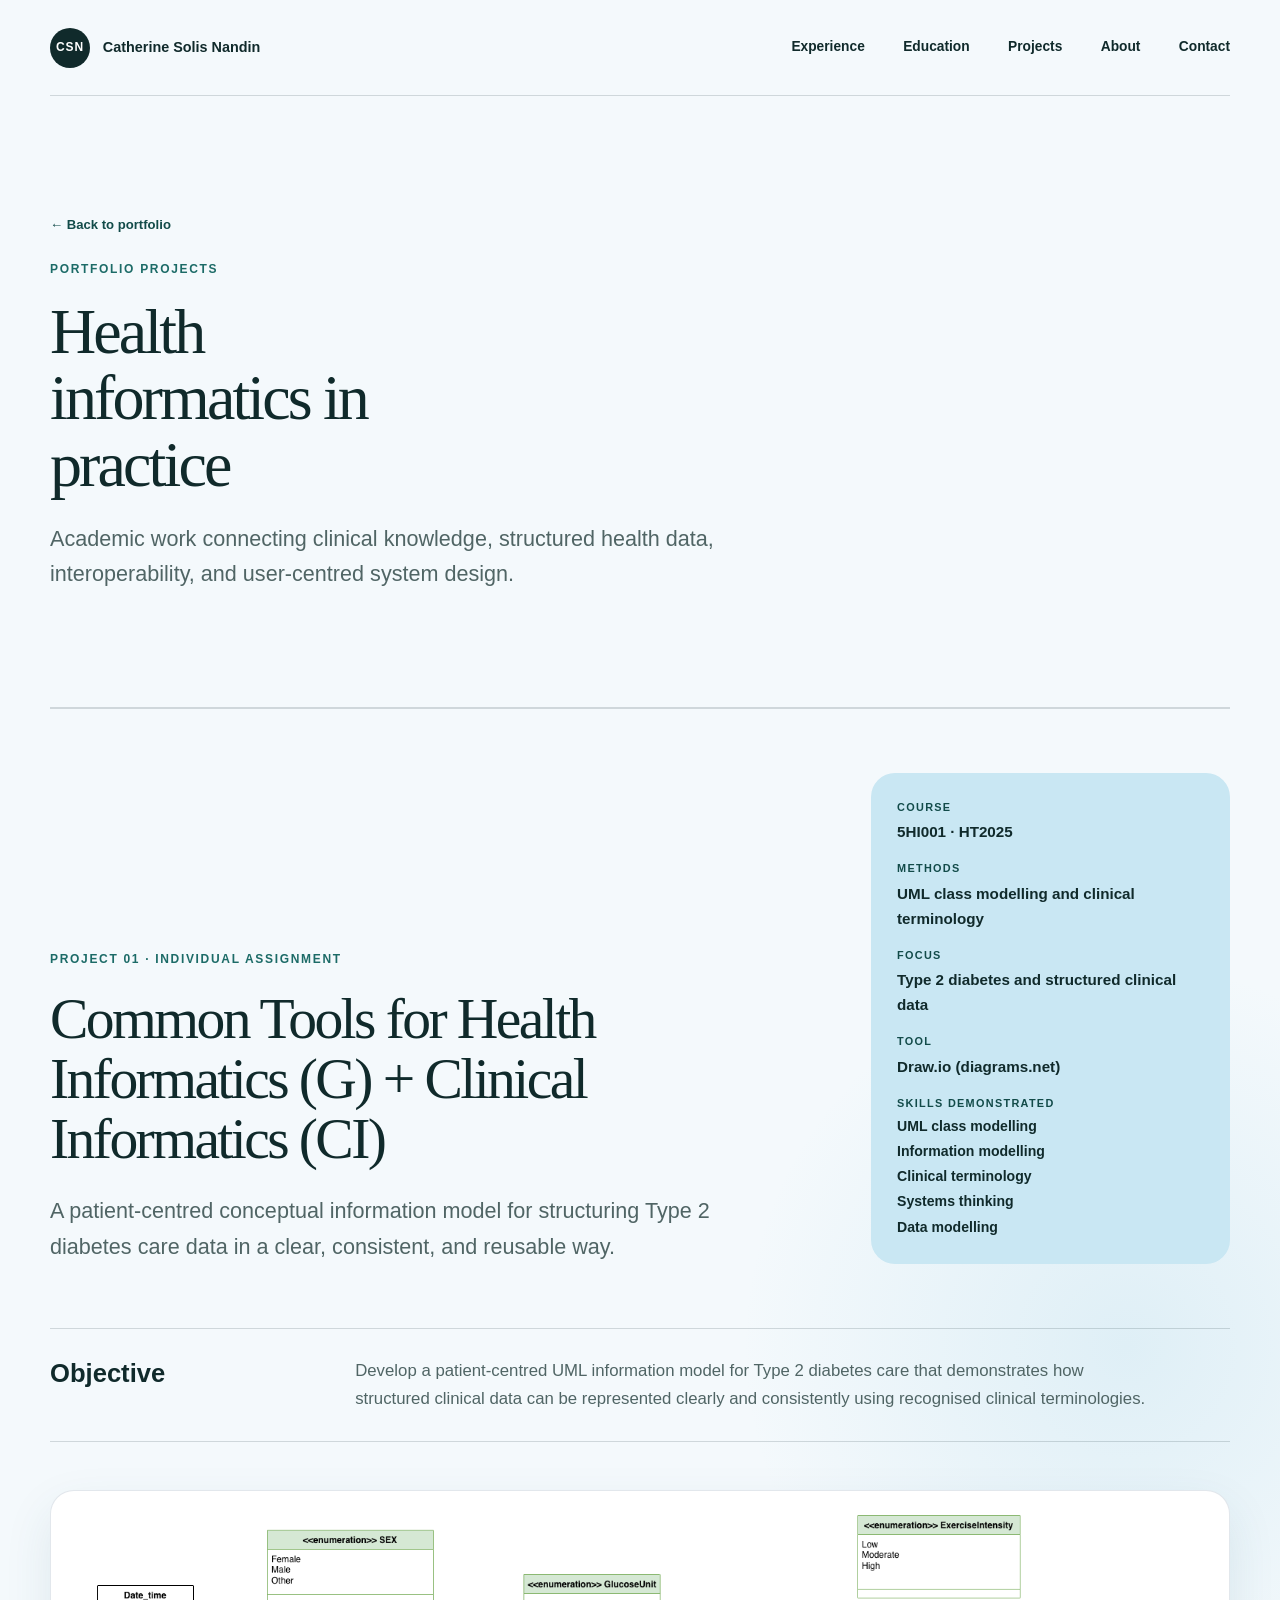
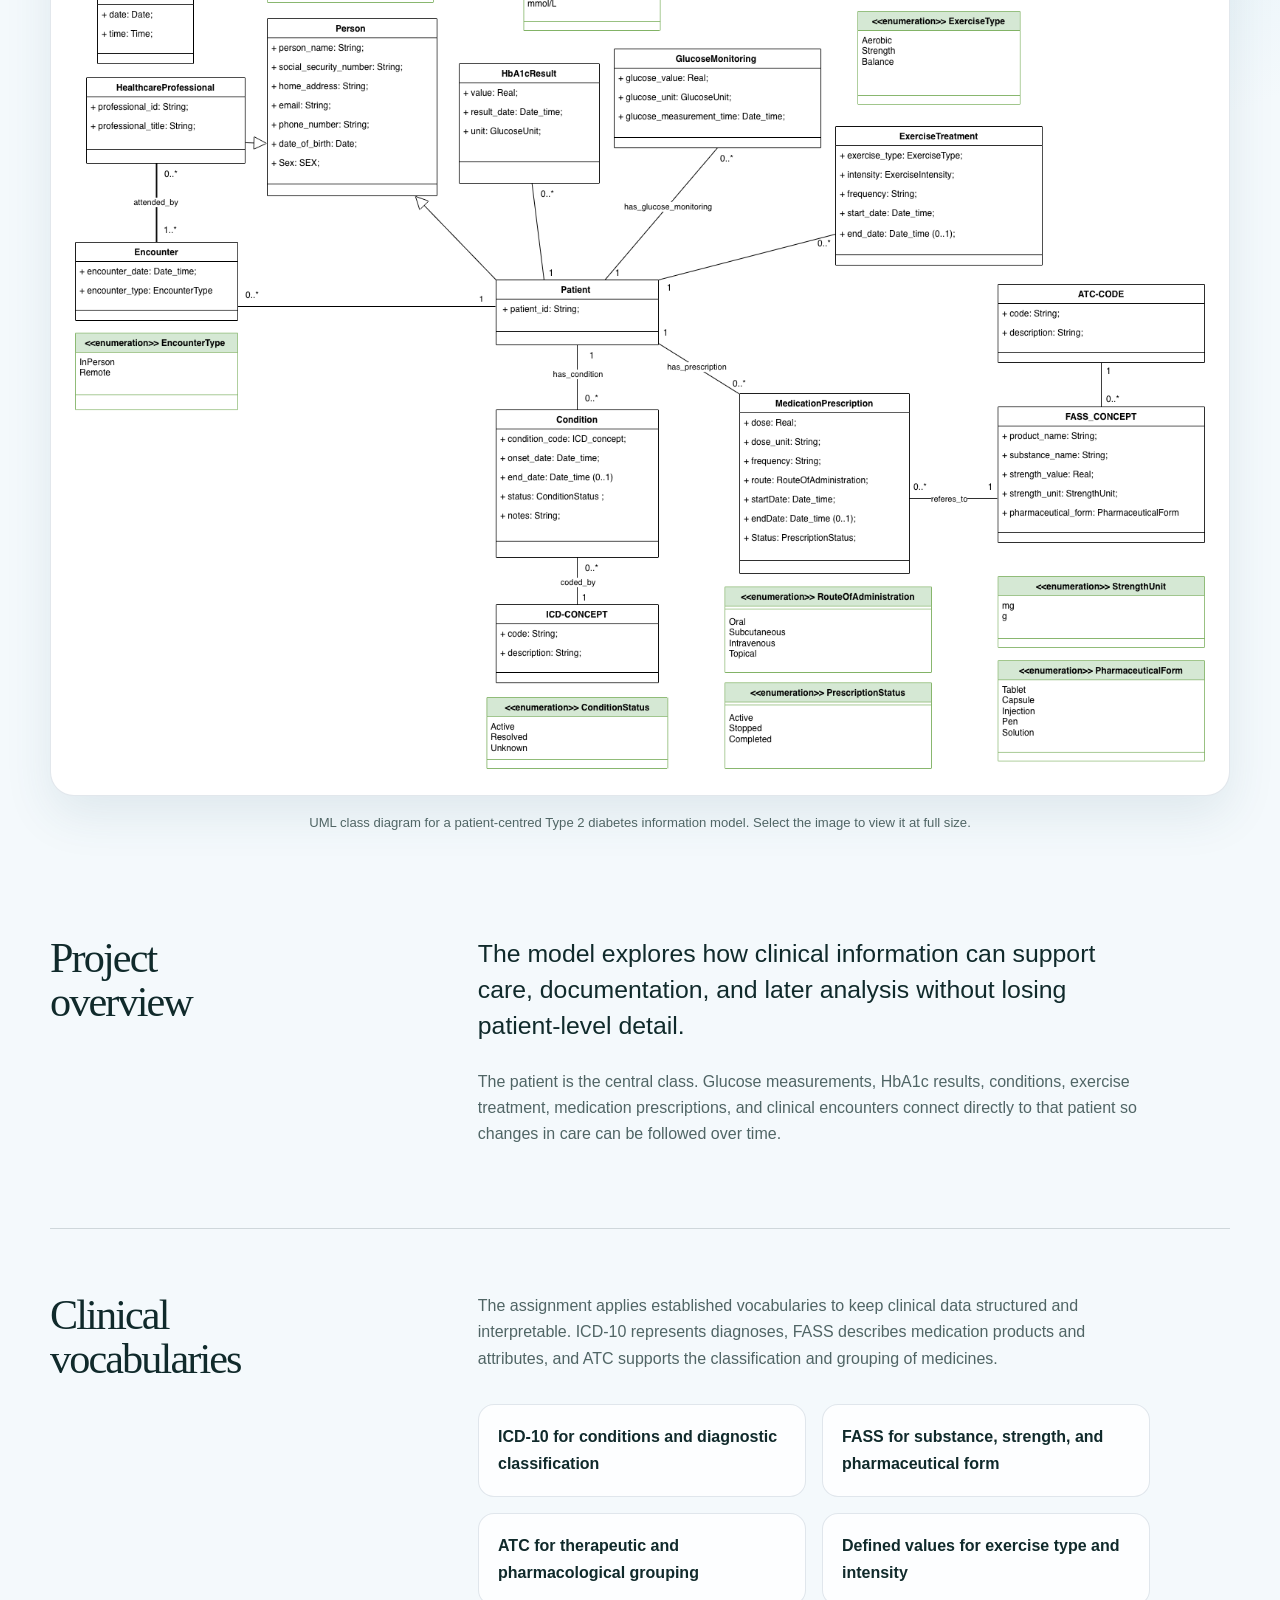
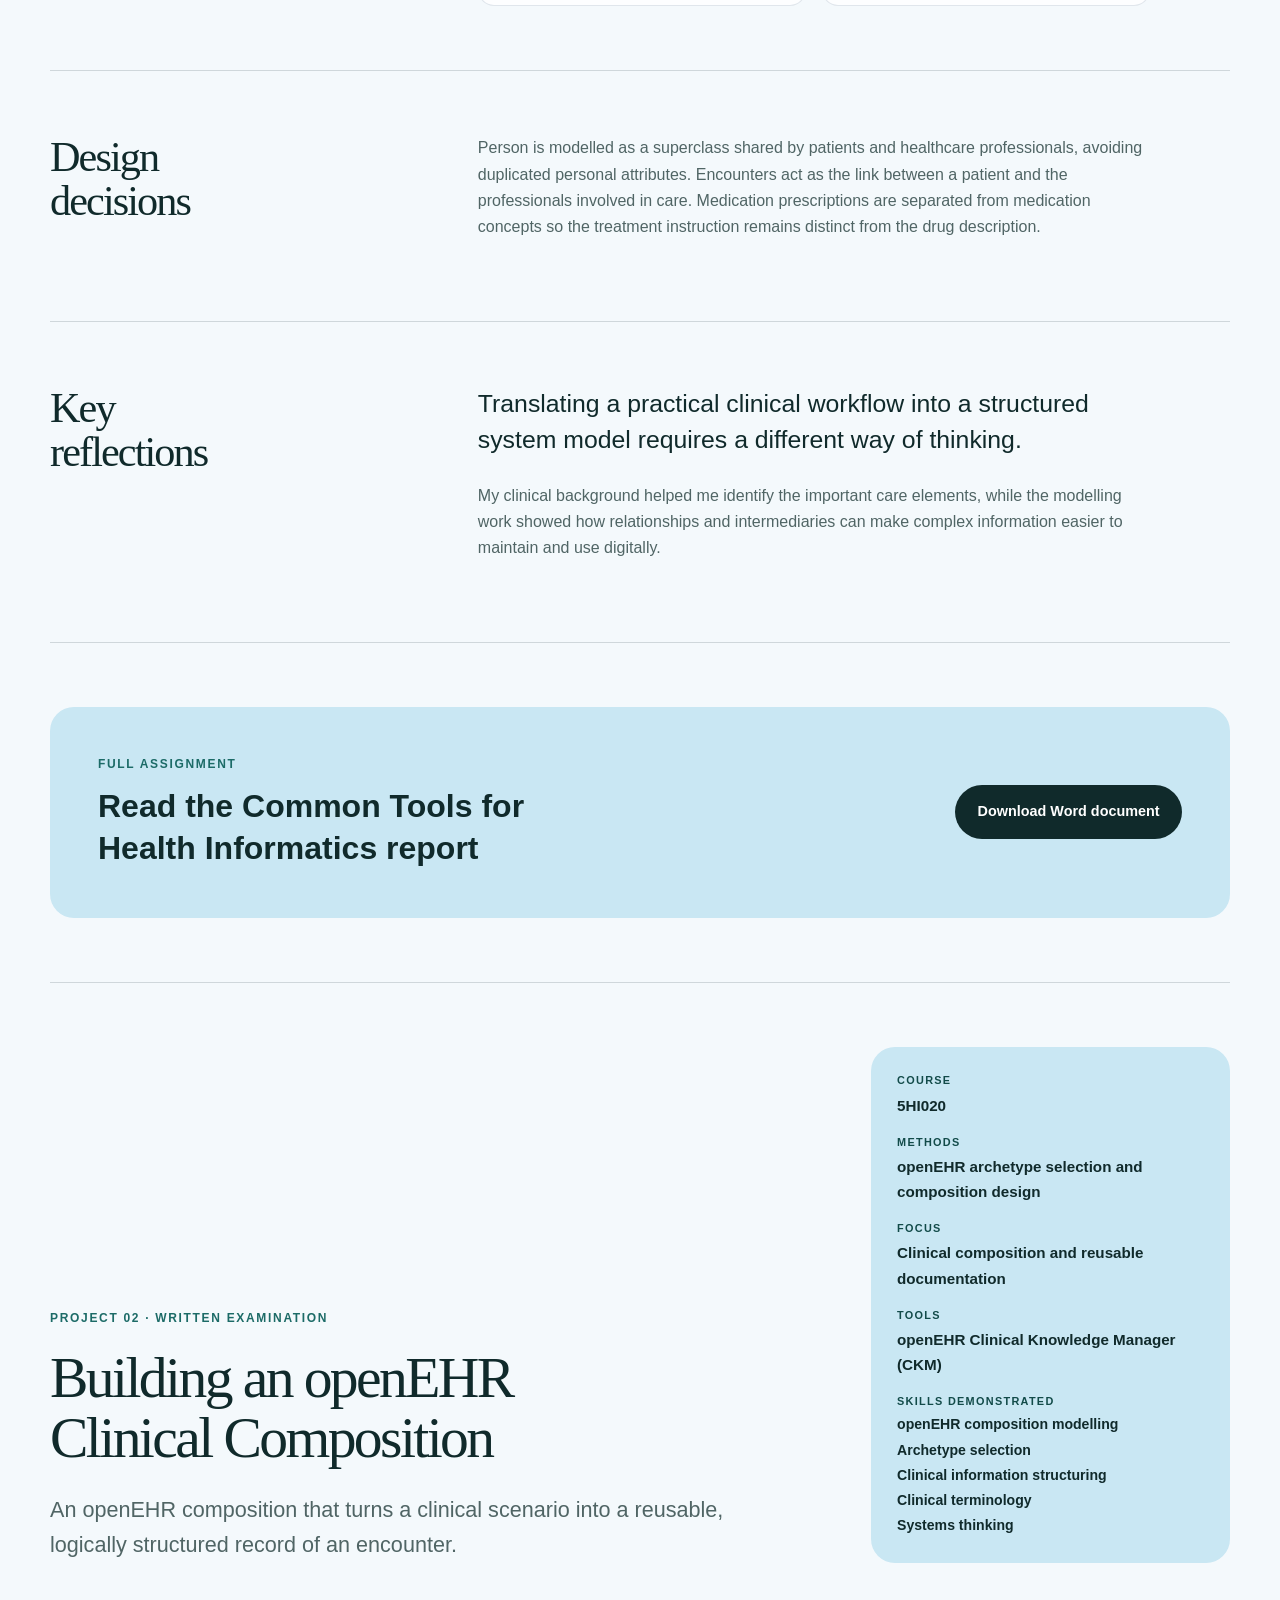
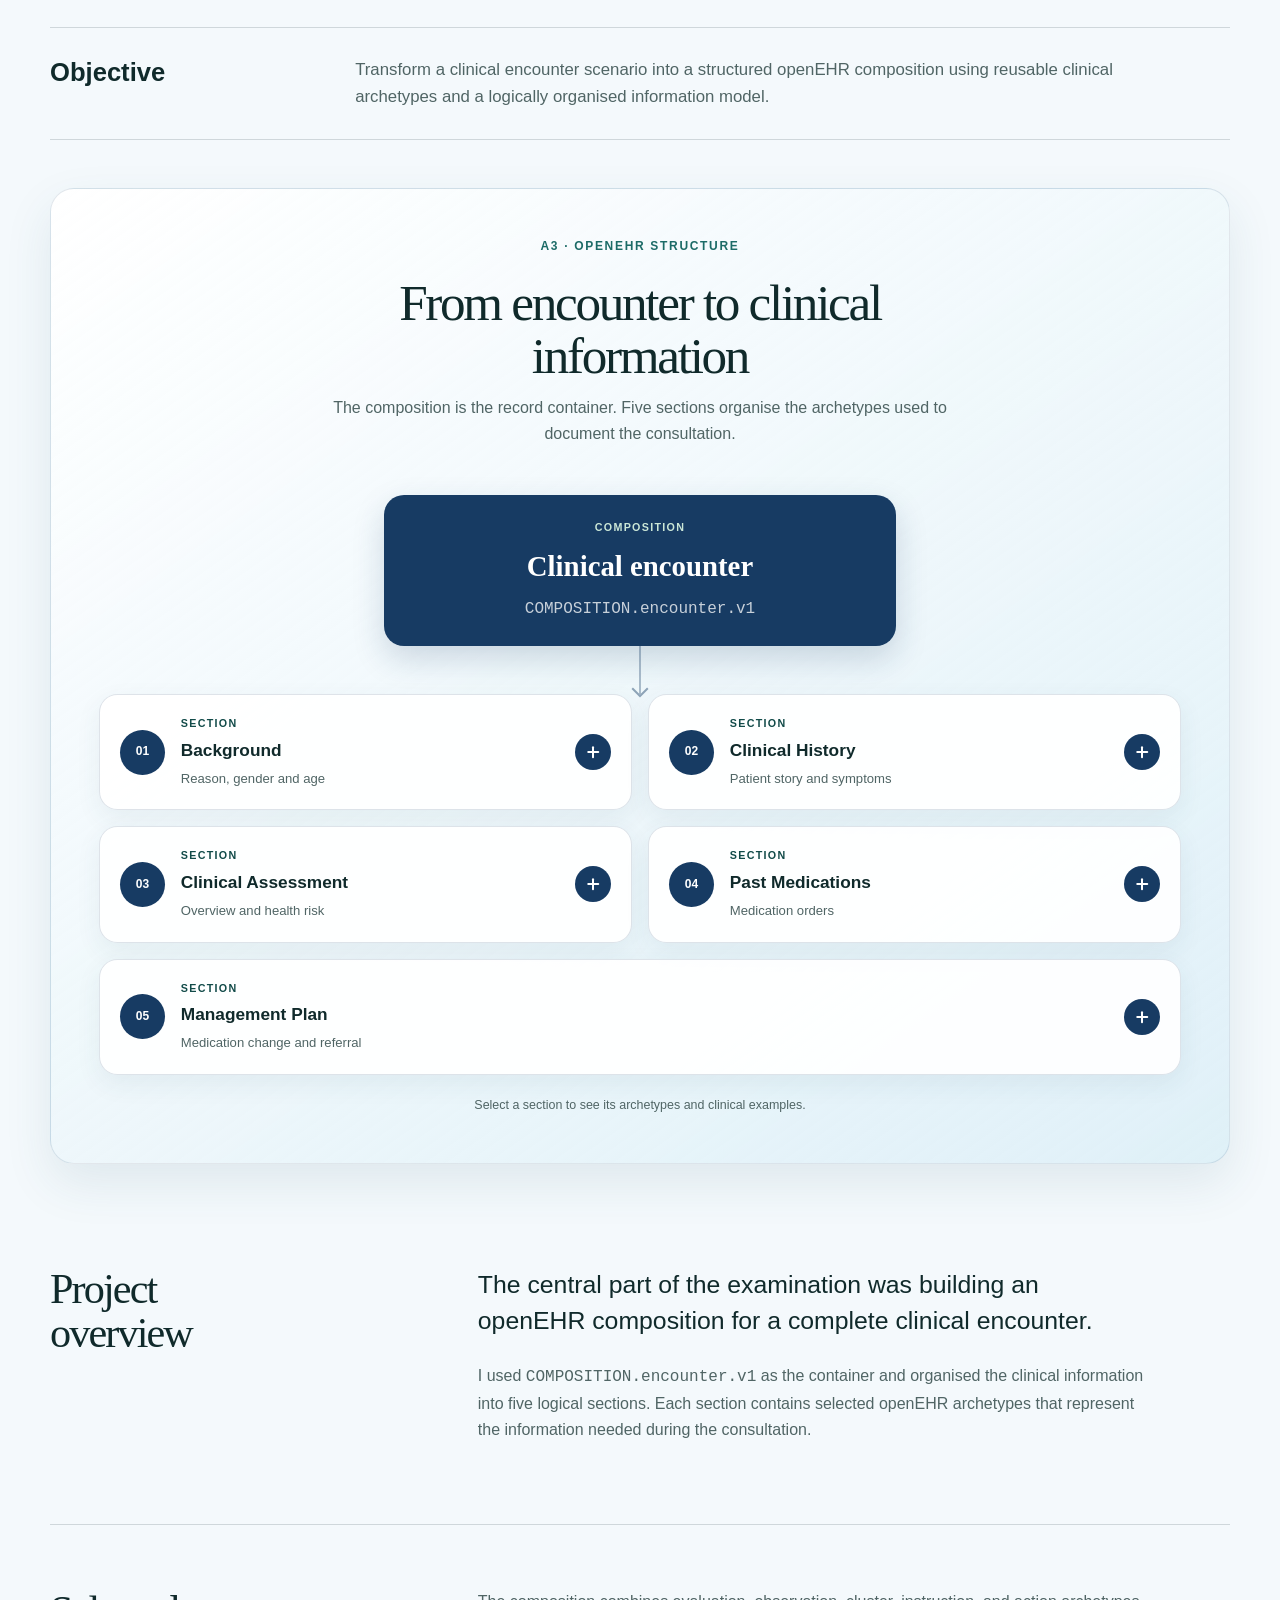
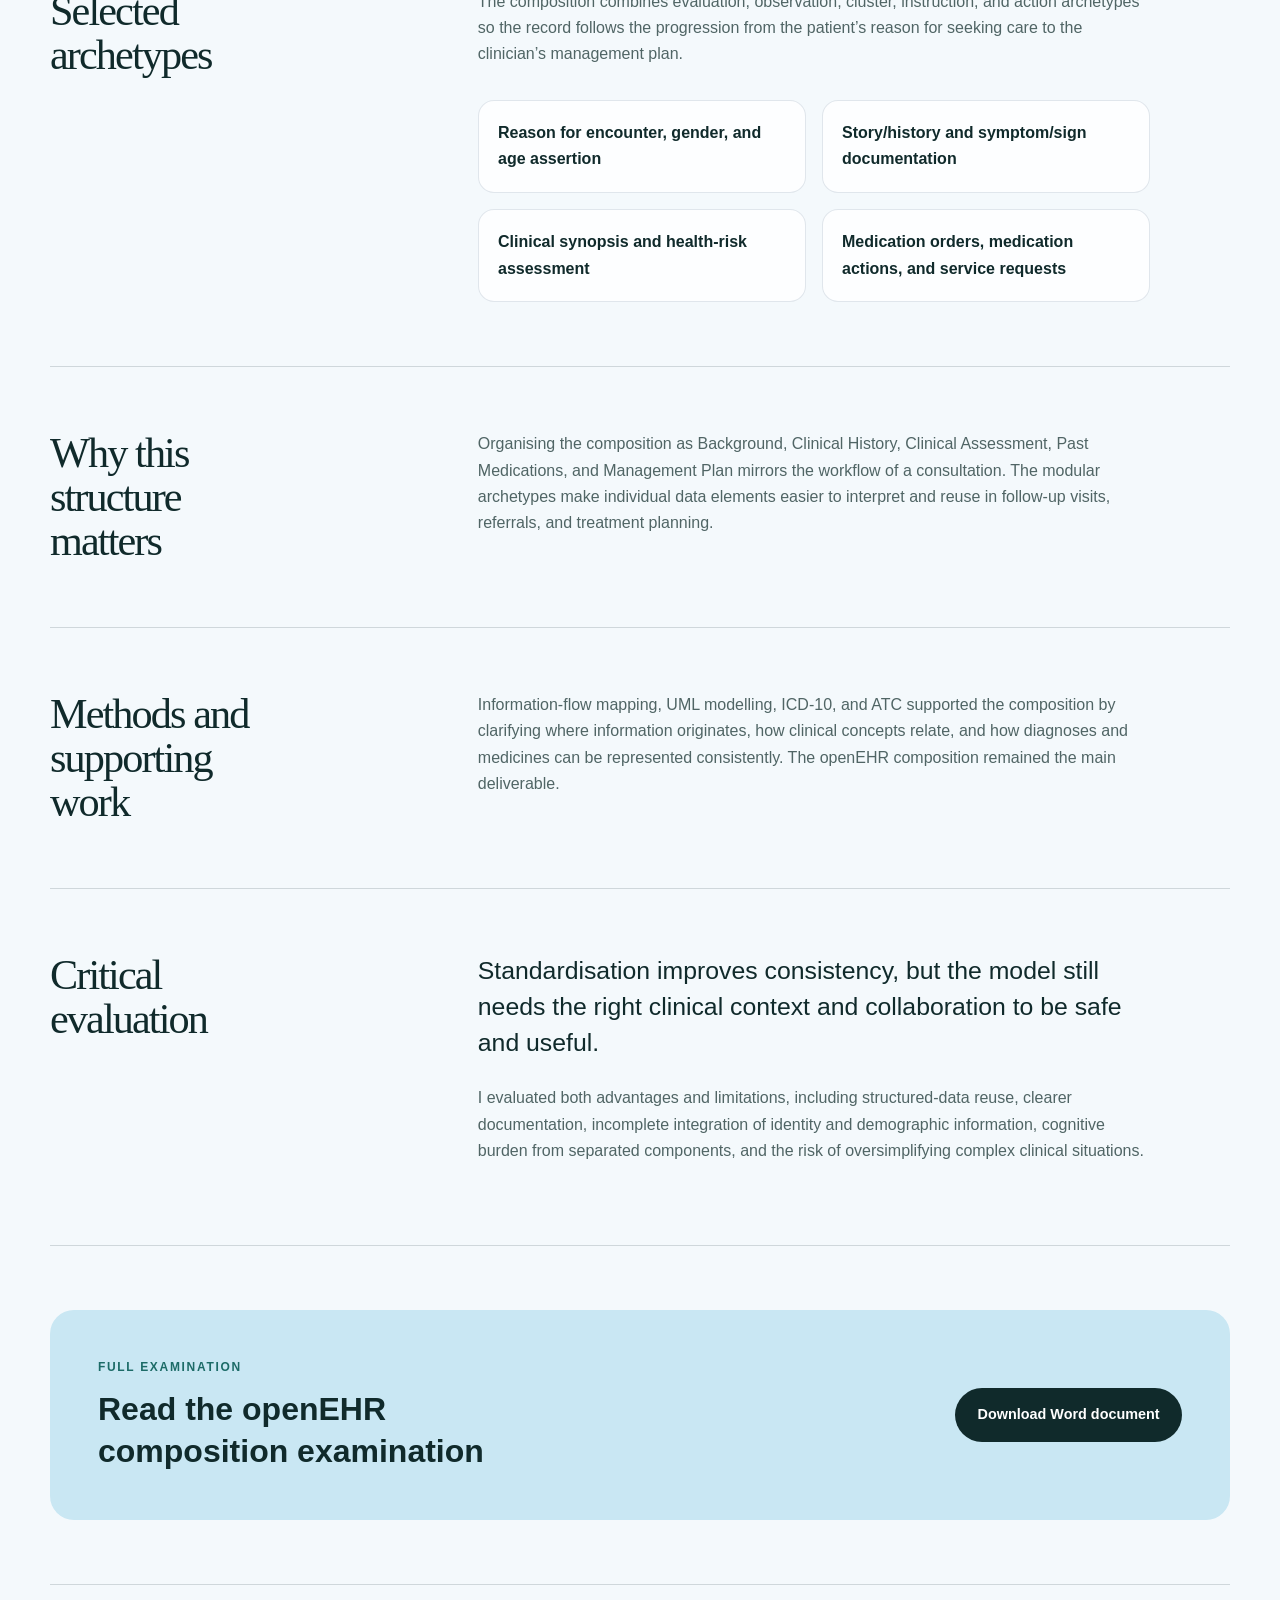
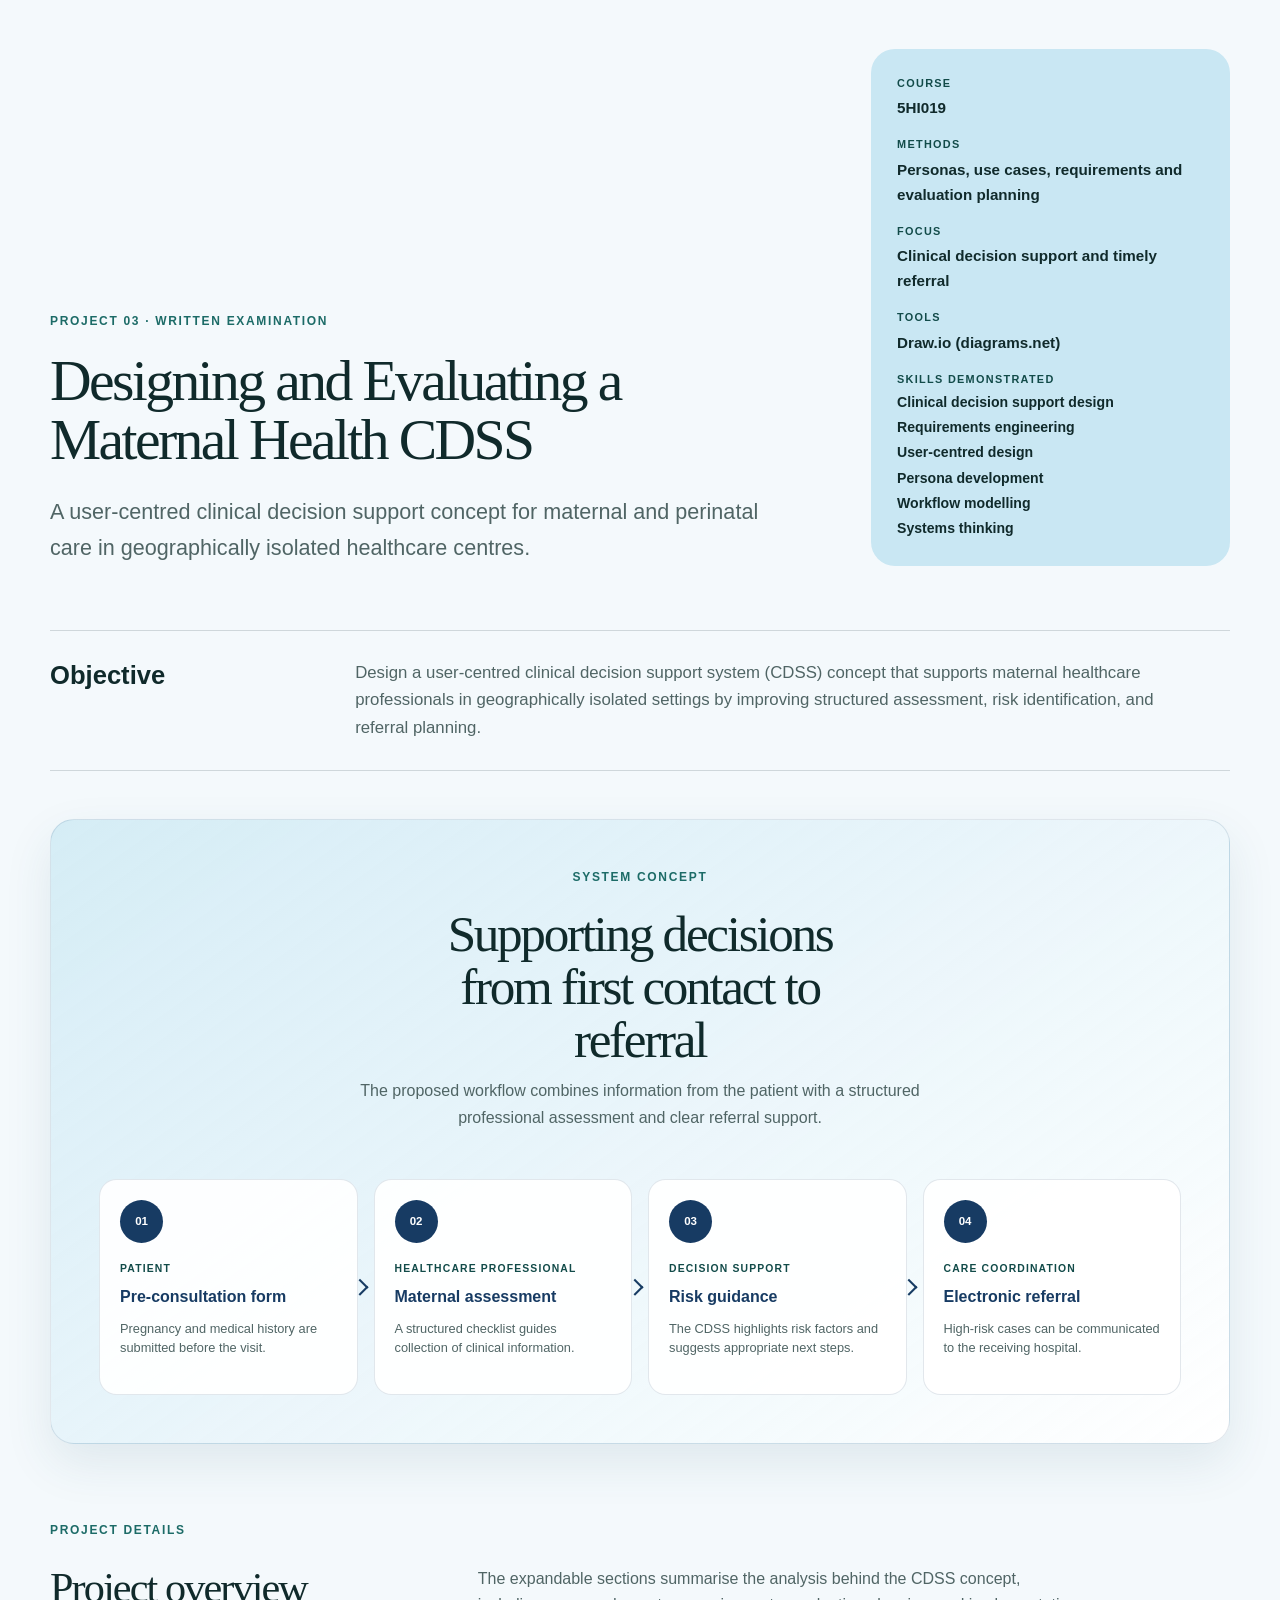
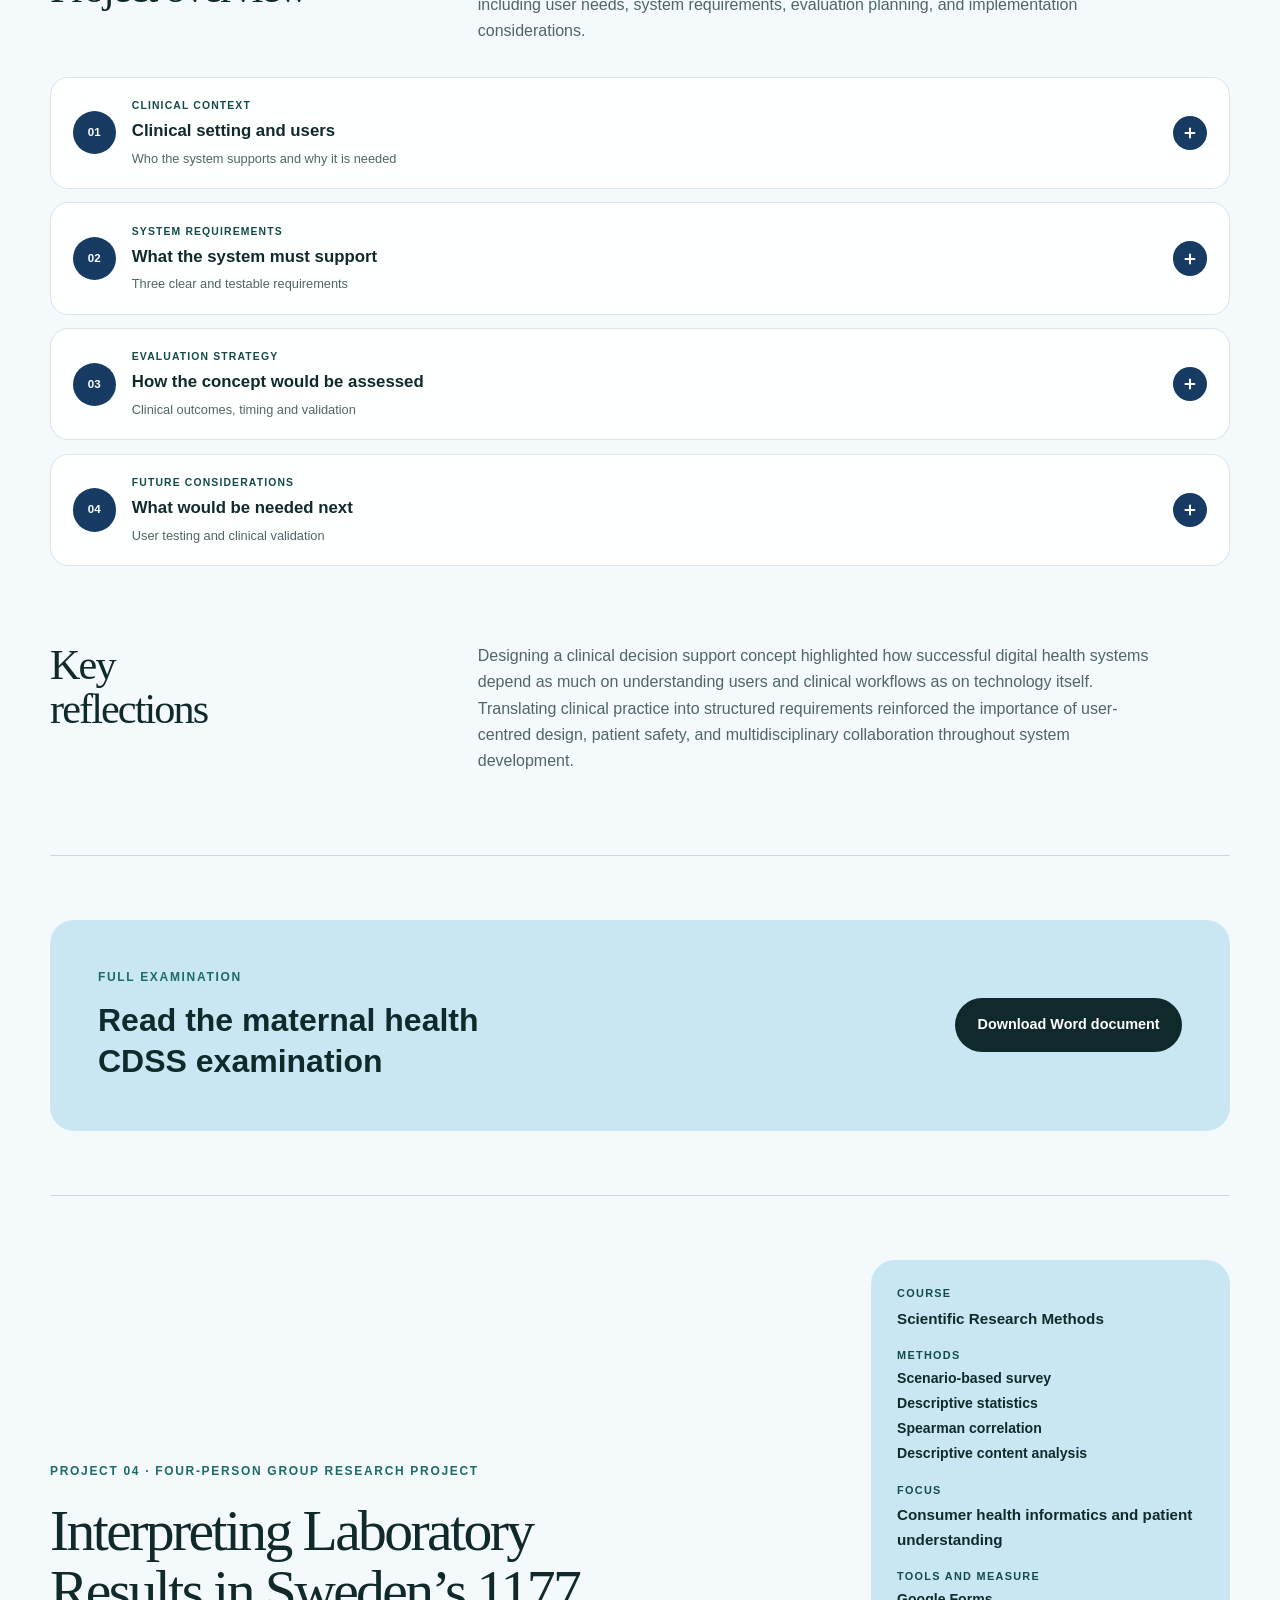
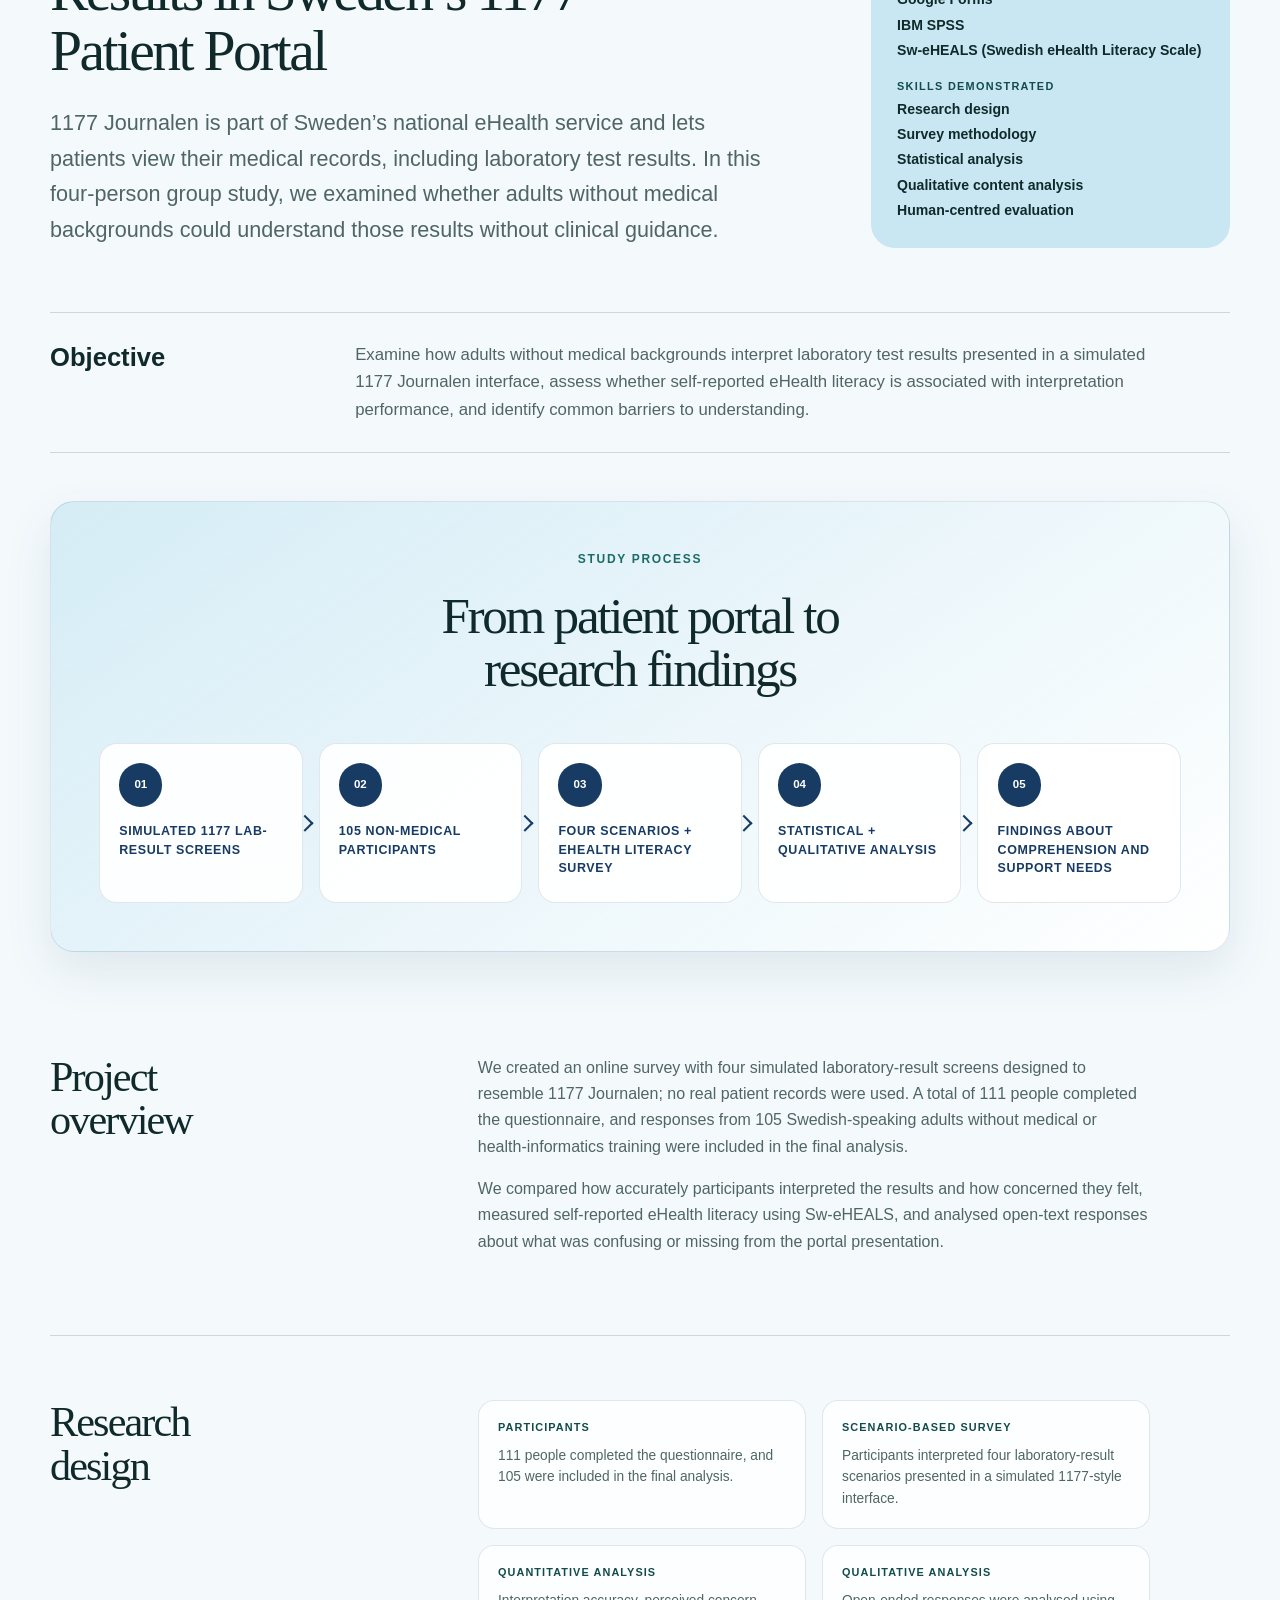
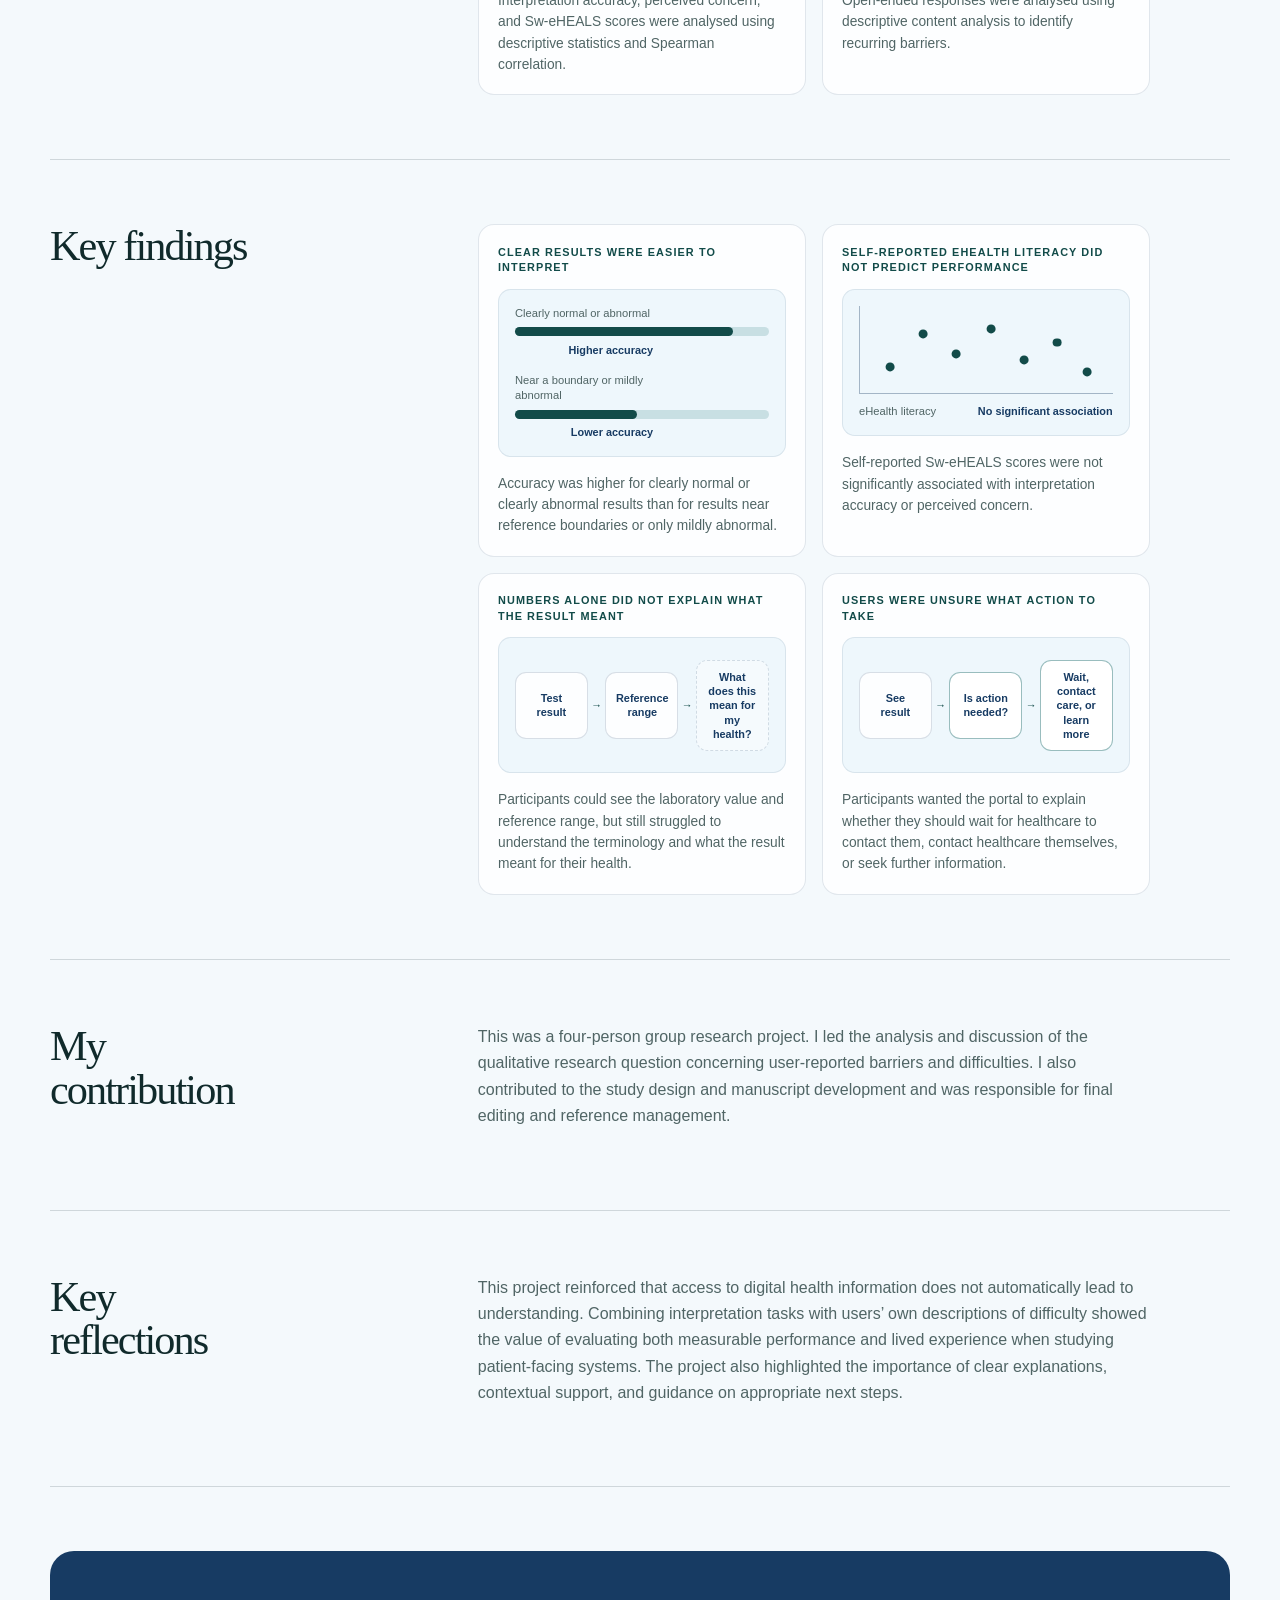
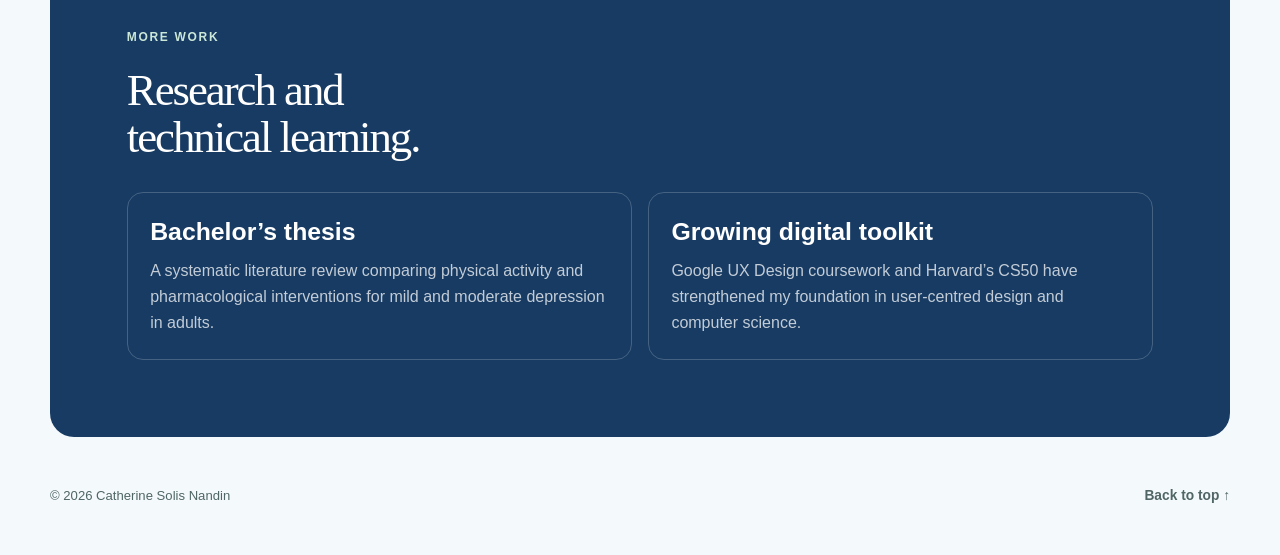
==== commit c8043a61: "Clarify Project 04 finding diagrams" ====
--- a/projects.html
+++ b/projects.html
@@ -925,22 +925,22 @@
                   <p>Self-reported Sw-eHEALS scores were not significantly associated with interpretation accuracy or perceived concern.</p>
                 </article>
                 <article>
-                  <h3>Users needed explanations, not only numbers</h3>
+                  <h3>Numbers alone did not explain what the result meant</h3>
                   <figure class="finding-diagram finding-information" aria-label="Laboratory values and reference ranges did not always provide enough clinical meaning">
-                    <span>Value</span>
+                    <span>Test result</span>
                     <span>Reference range</span>
-                    <span class="finding-outcome">Clinical meaning?</span>
+                    <span class="finding-outcome">What does this mean for my health?</span>
                   </figure>
-                  <p>Participants reported difficulty understanding terminology, reference ranges, and the clinical meaning of results.</p>
+                  <p>Participants could see the laboratory value and reference range, but still struggled to understand the terminology and what the result meant for their health.</p>
                 </article>
                 <article>
-                  <h3>Users wanted guidance on what to do next</h3>
+                  <h3>Users were unsure what action to take</h3>
                   <figure class="finding-diagram finding-guidance" aria-label="Users wanted a path from seeing a result to understanding its meaning and knowing the next step">
                     <span>See result</span>
-                    <span>Understand meaning</span>
-                    <span>Know next step</span>
+                    <span>Is action needed?</span>
+                    <span>Wait, contact care, or learn more</span>
                   </figure>
-                  <p>Participants wanted clearer guidance on whether they should wait, contact healthcare, or seek further information.</p>
+                  <p>Participants wanted the portal to explain whether they should wait for healthcare to contact them, contact healthcare themselves, or seek further information.</p>
                 </article>
               </div>
             </div>
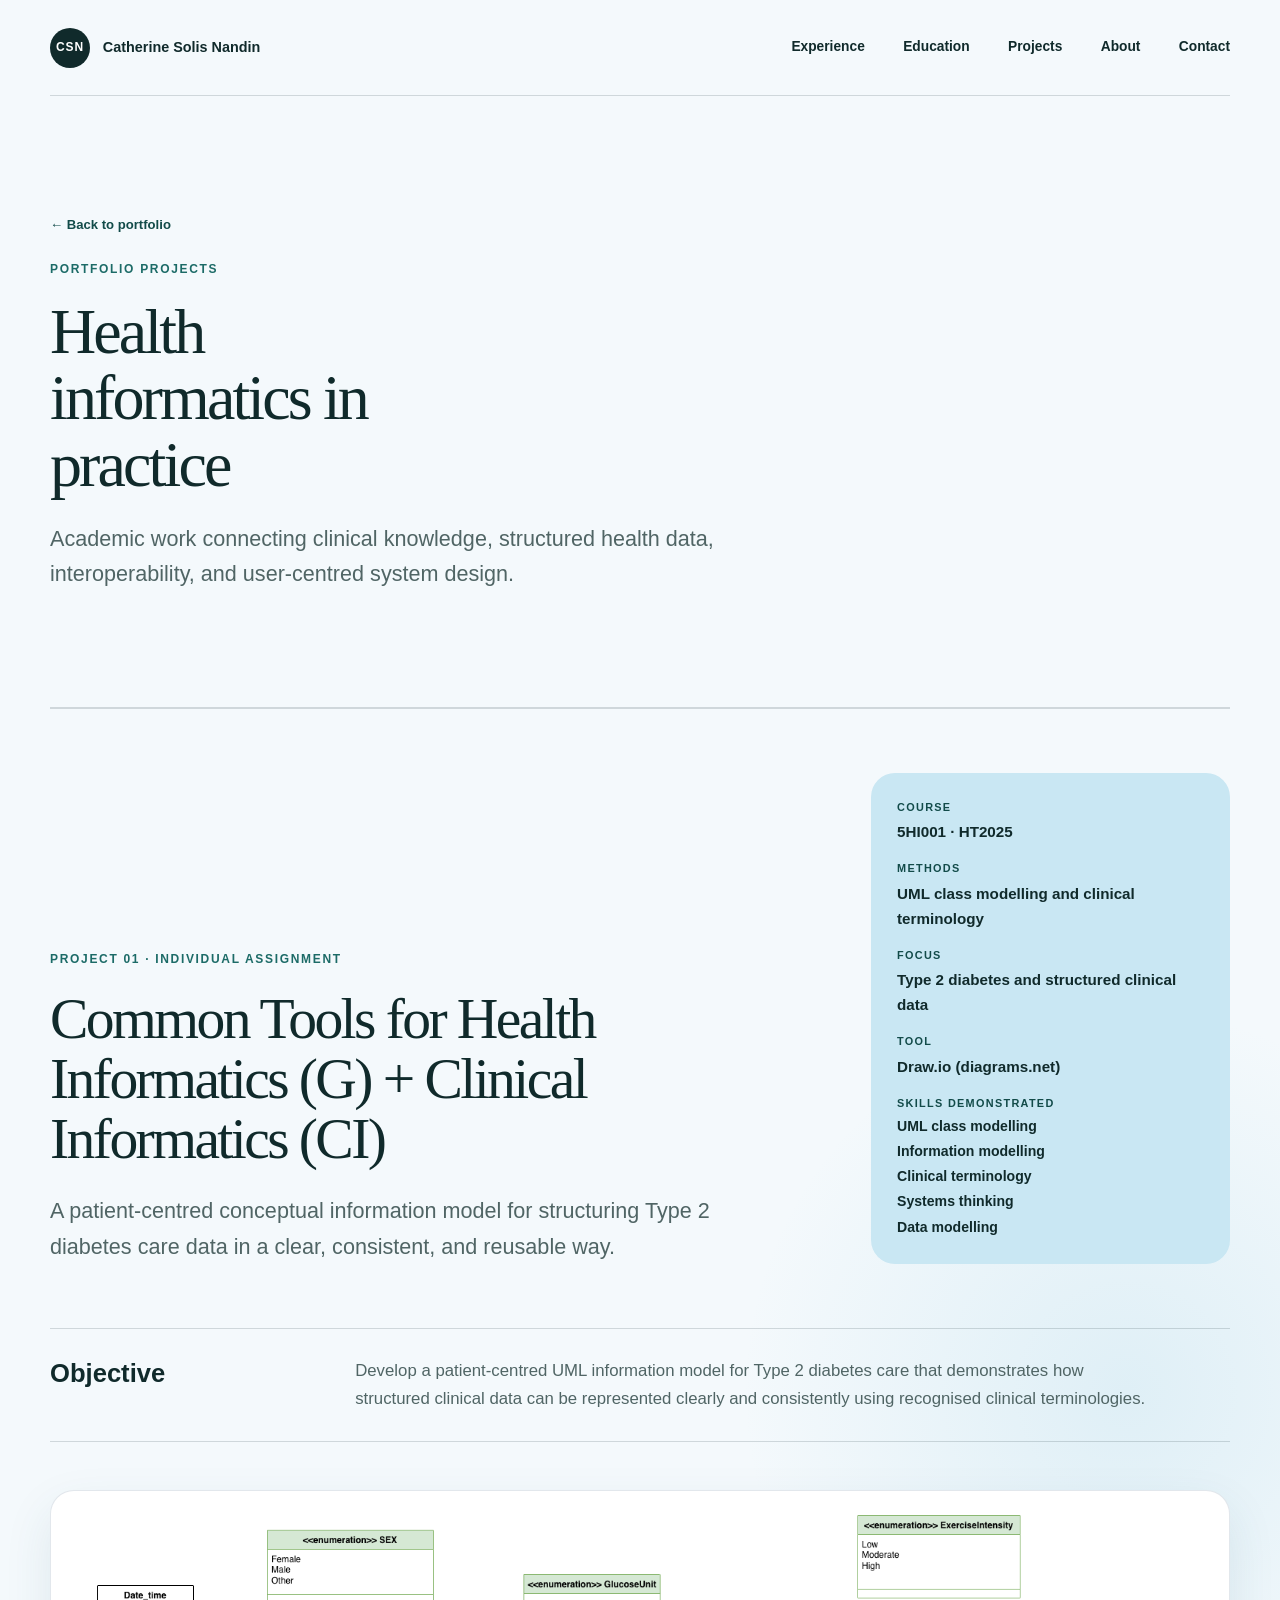
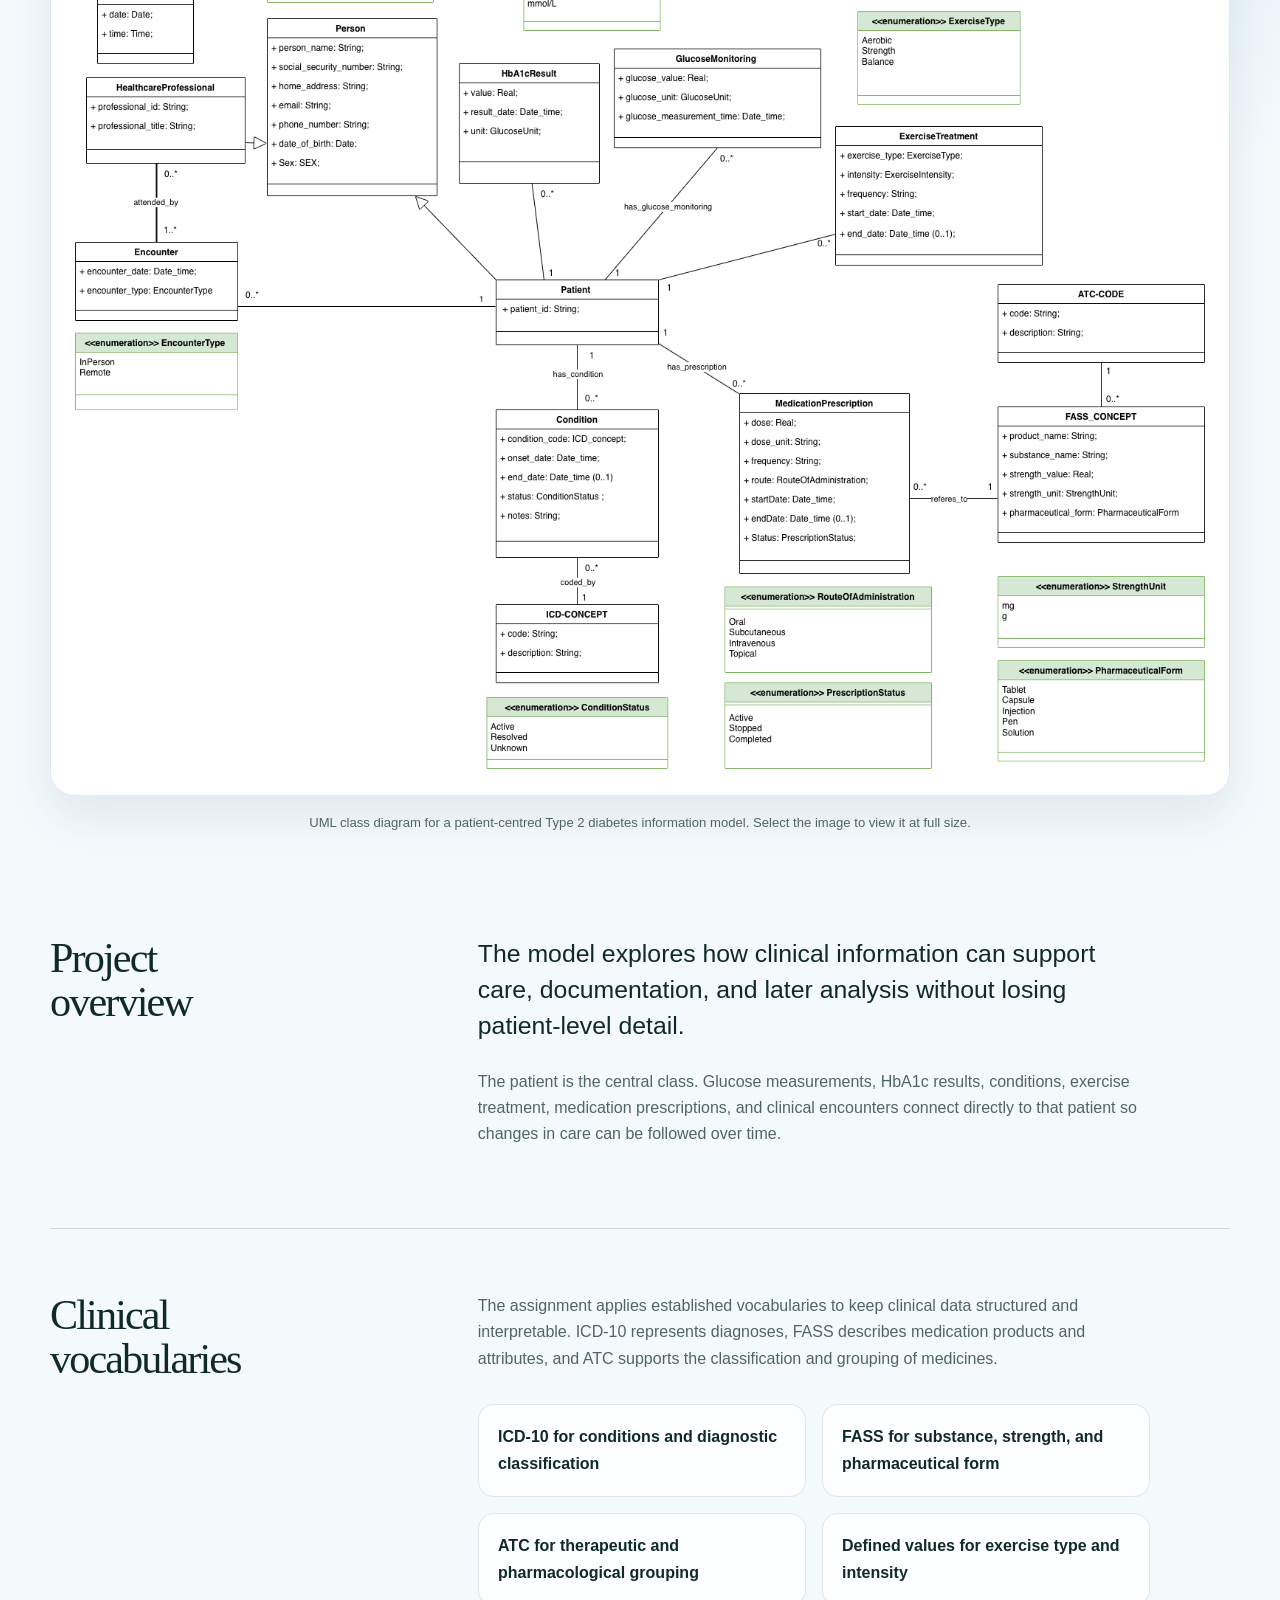
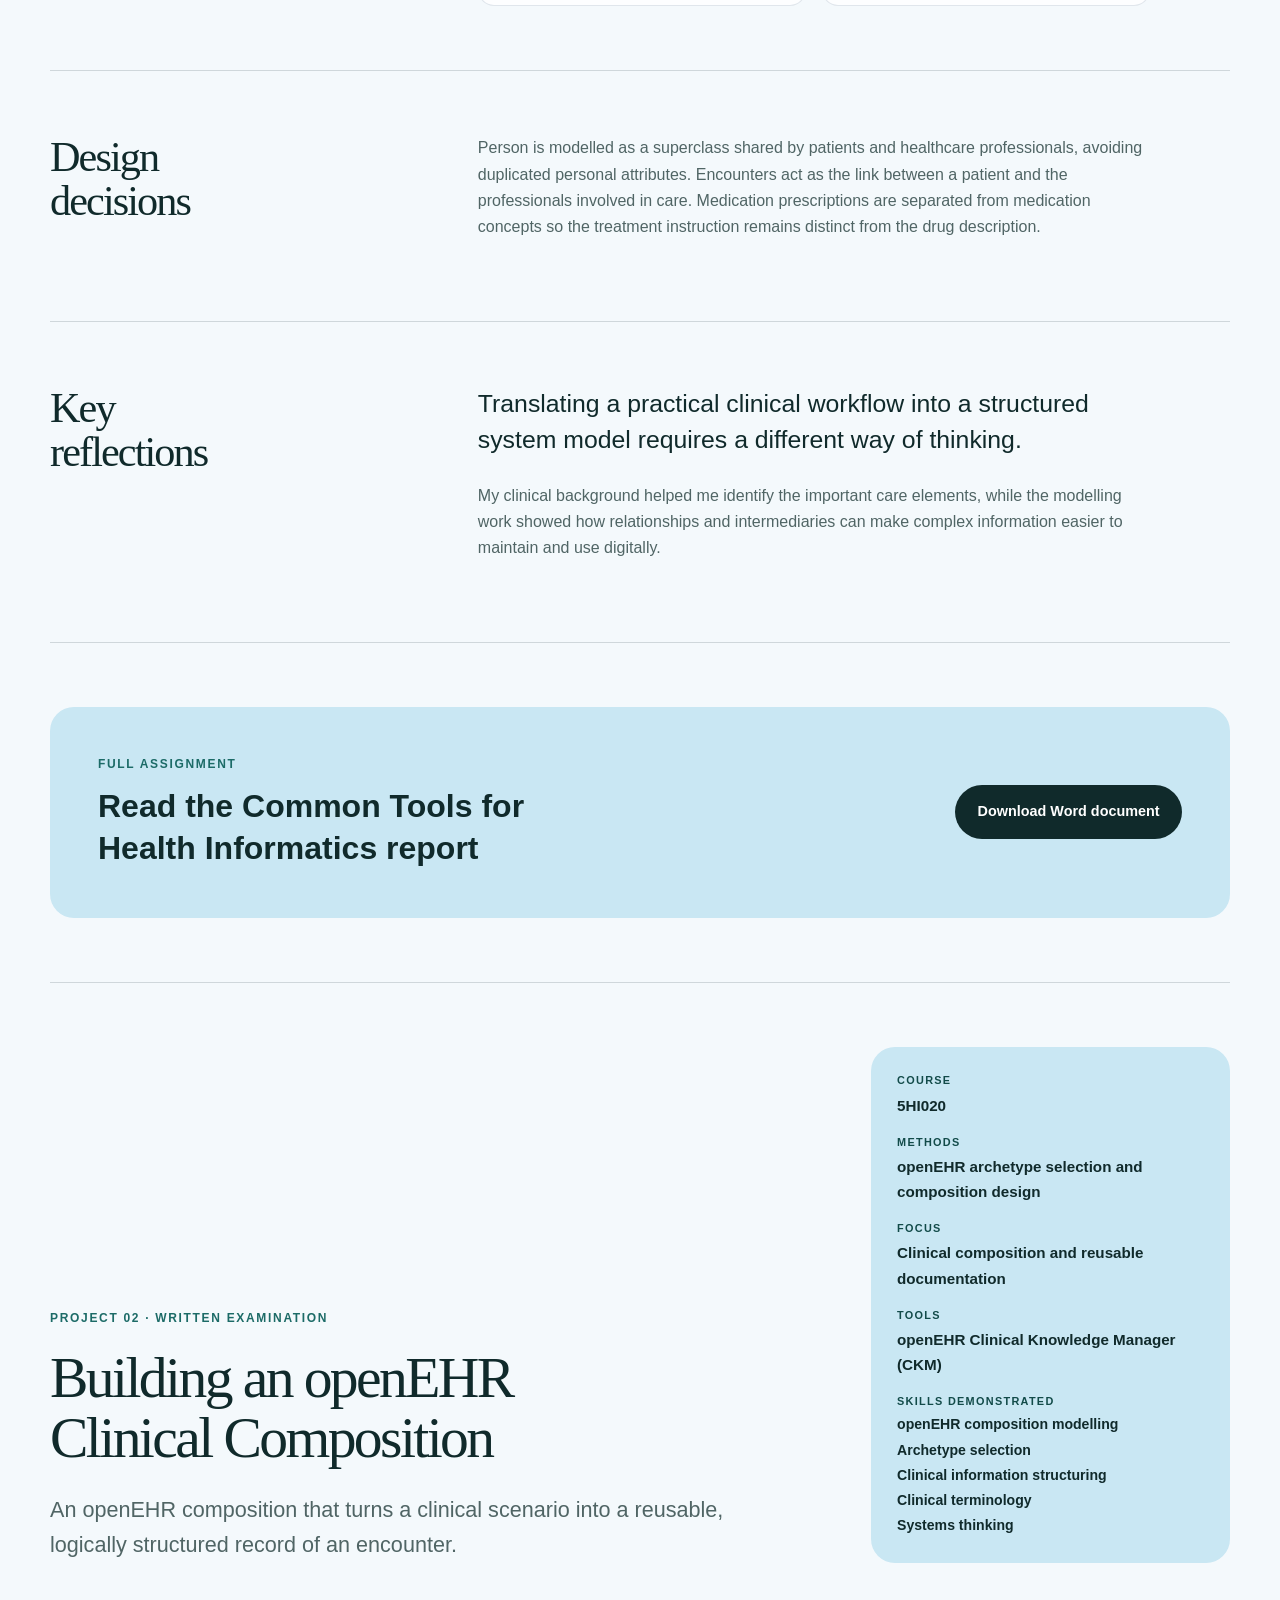
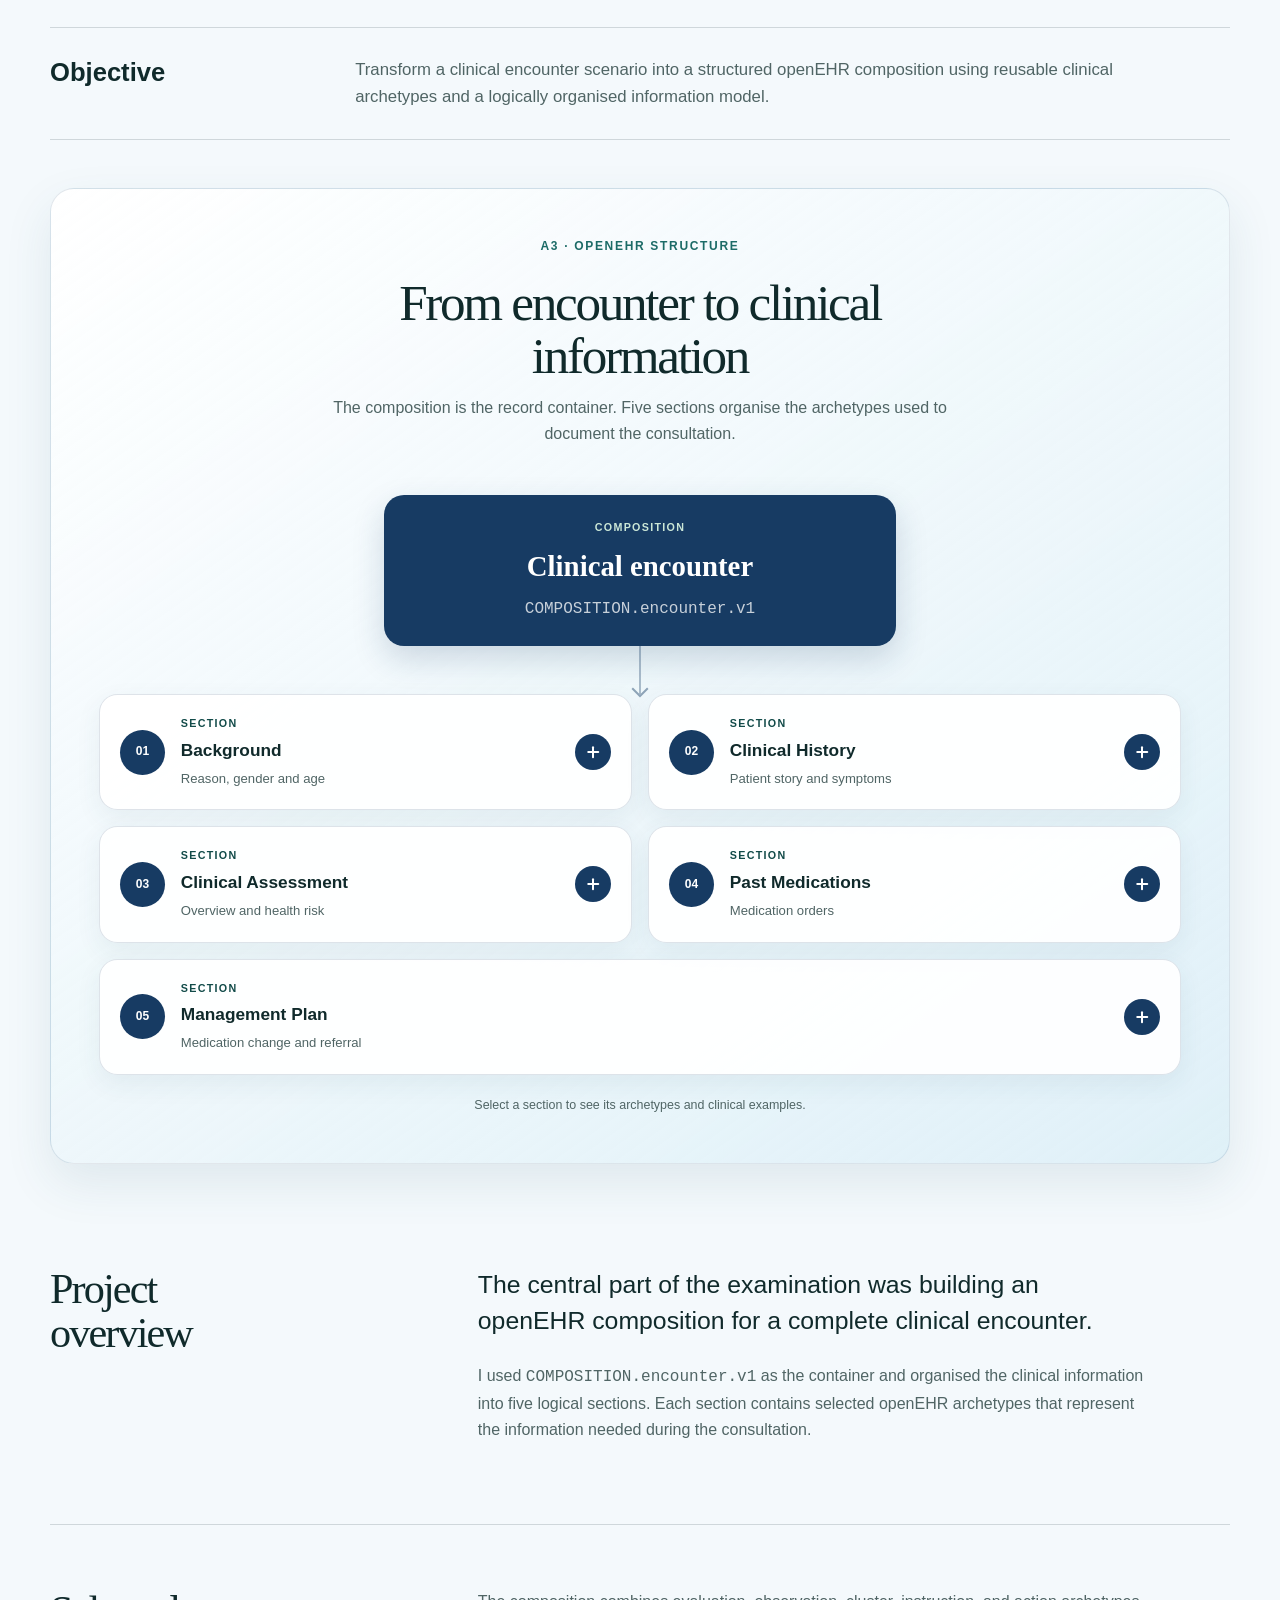
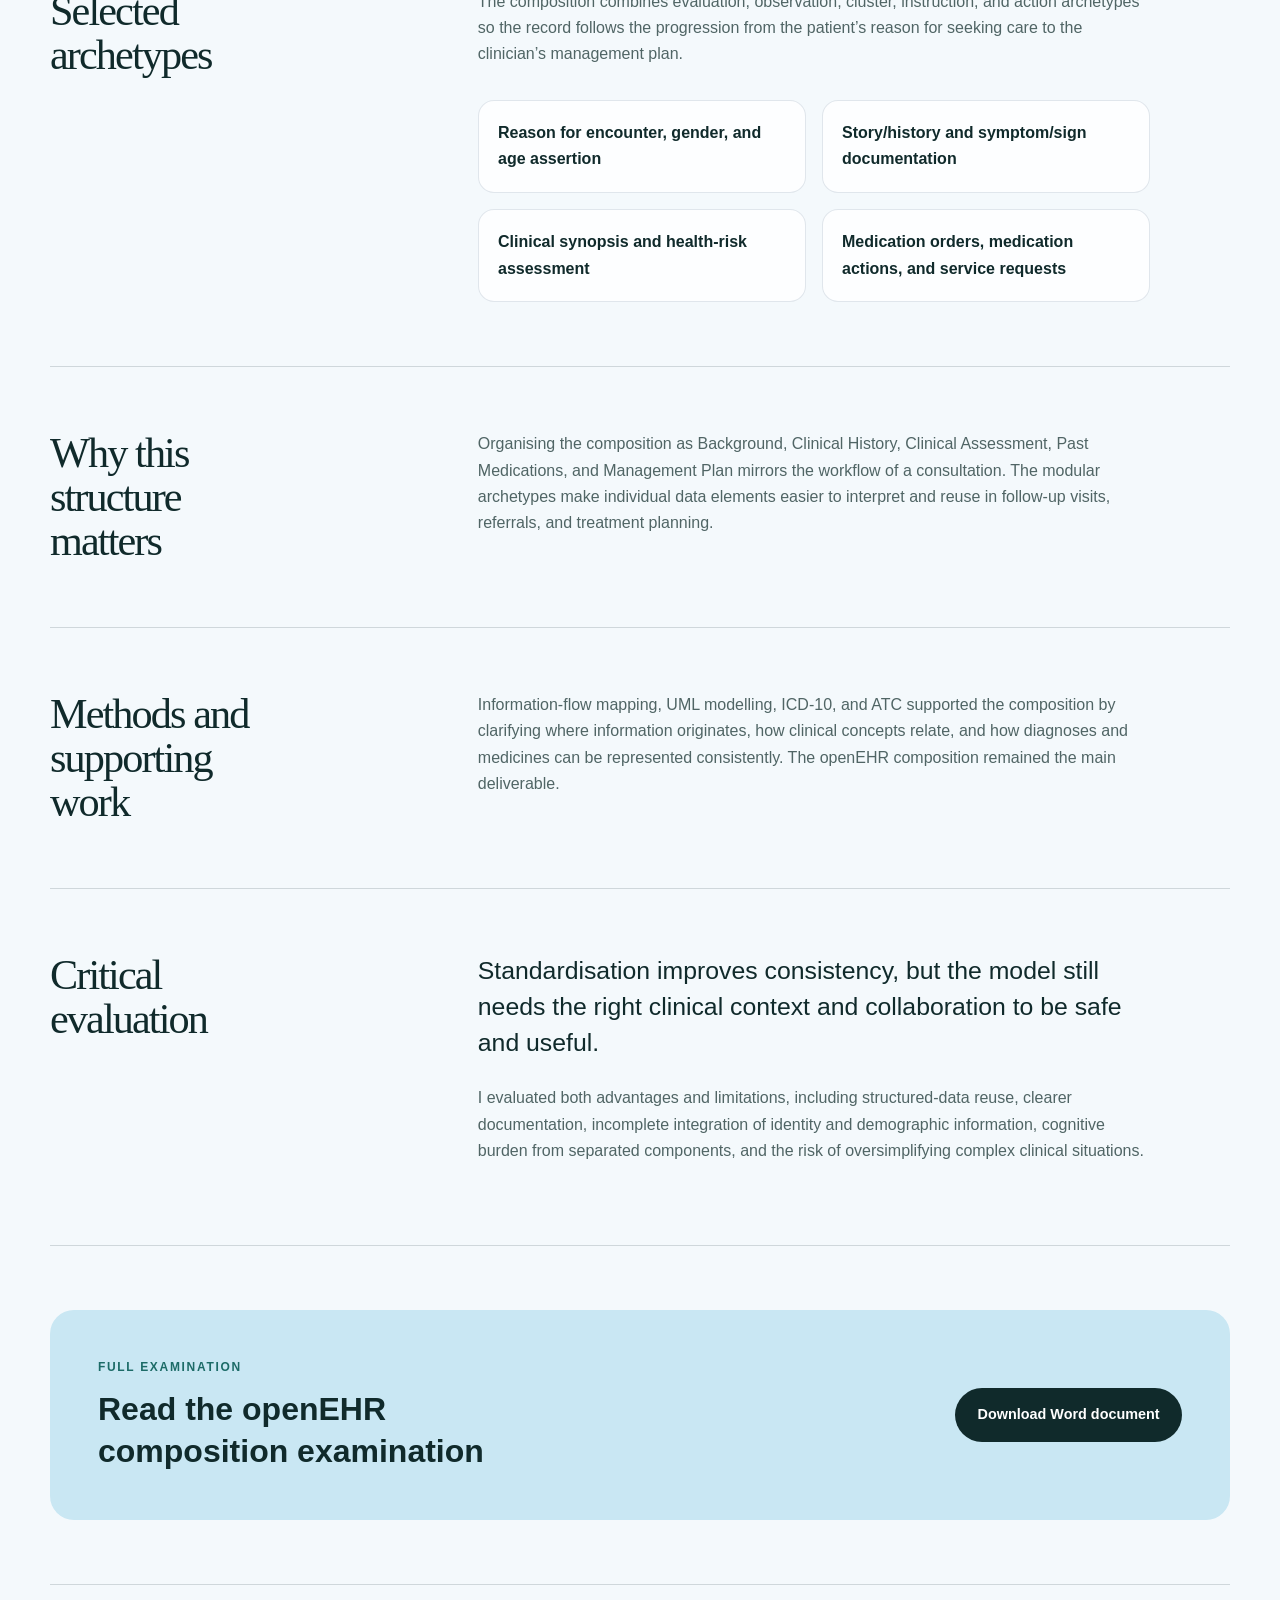
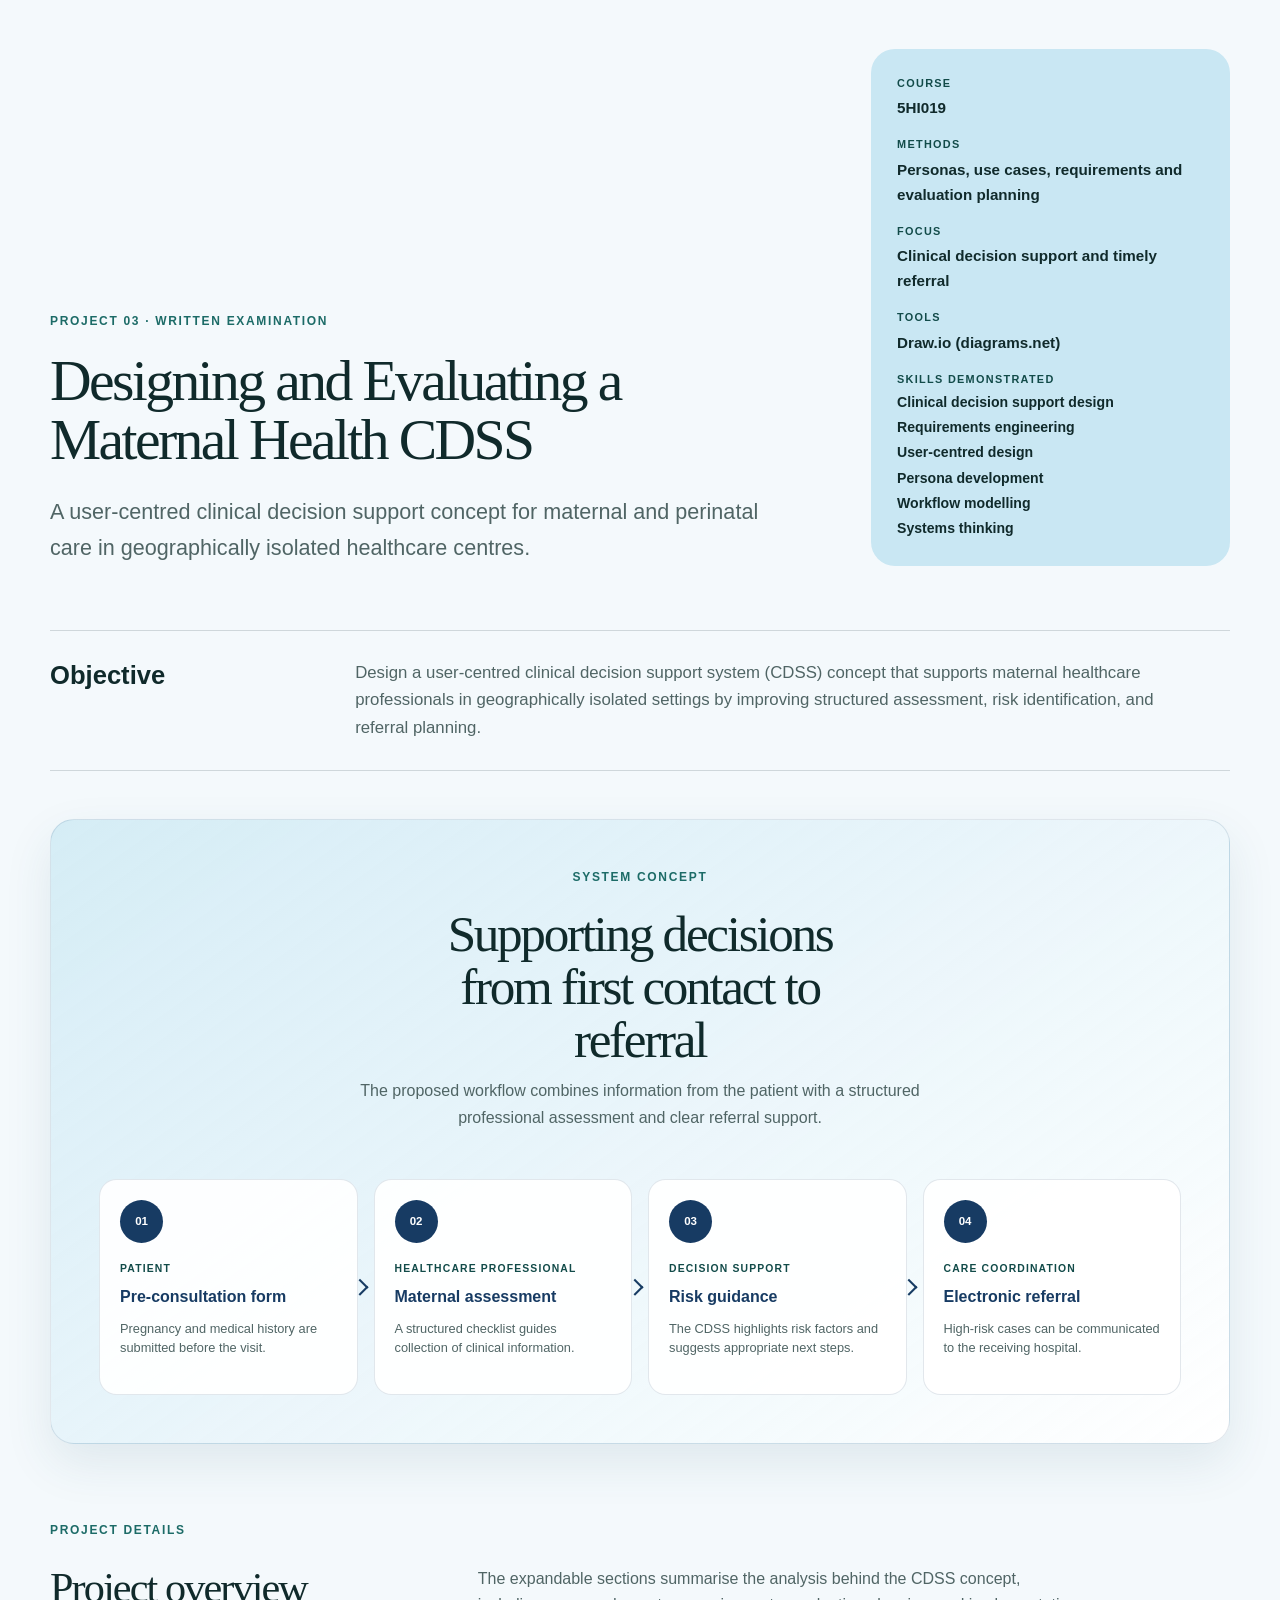
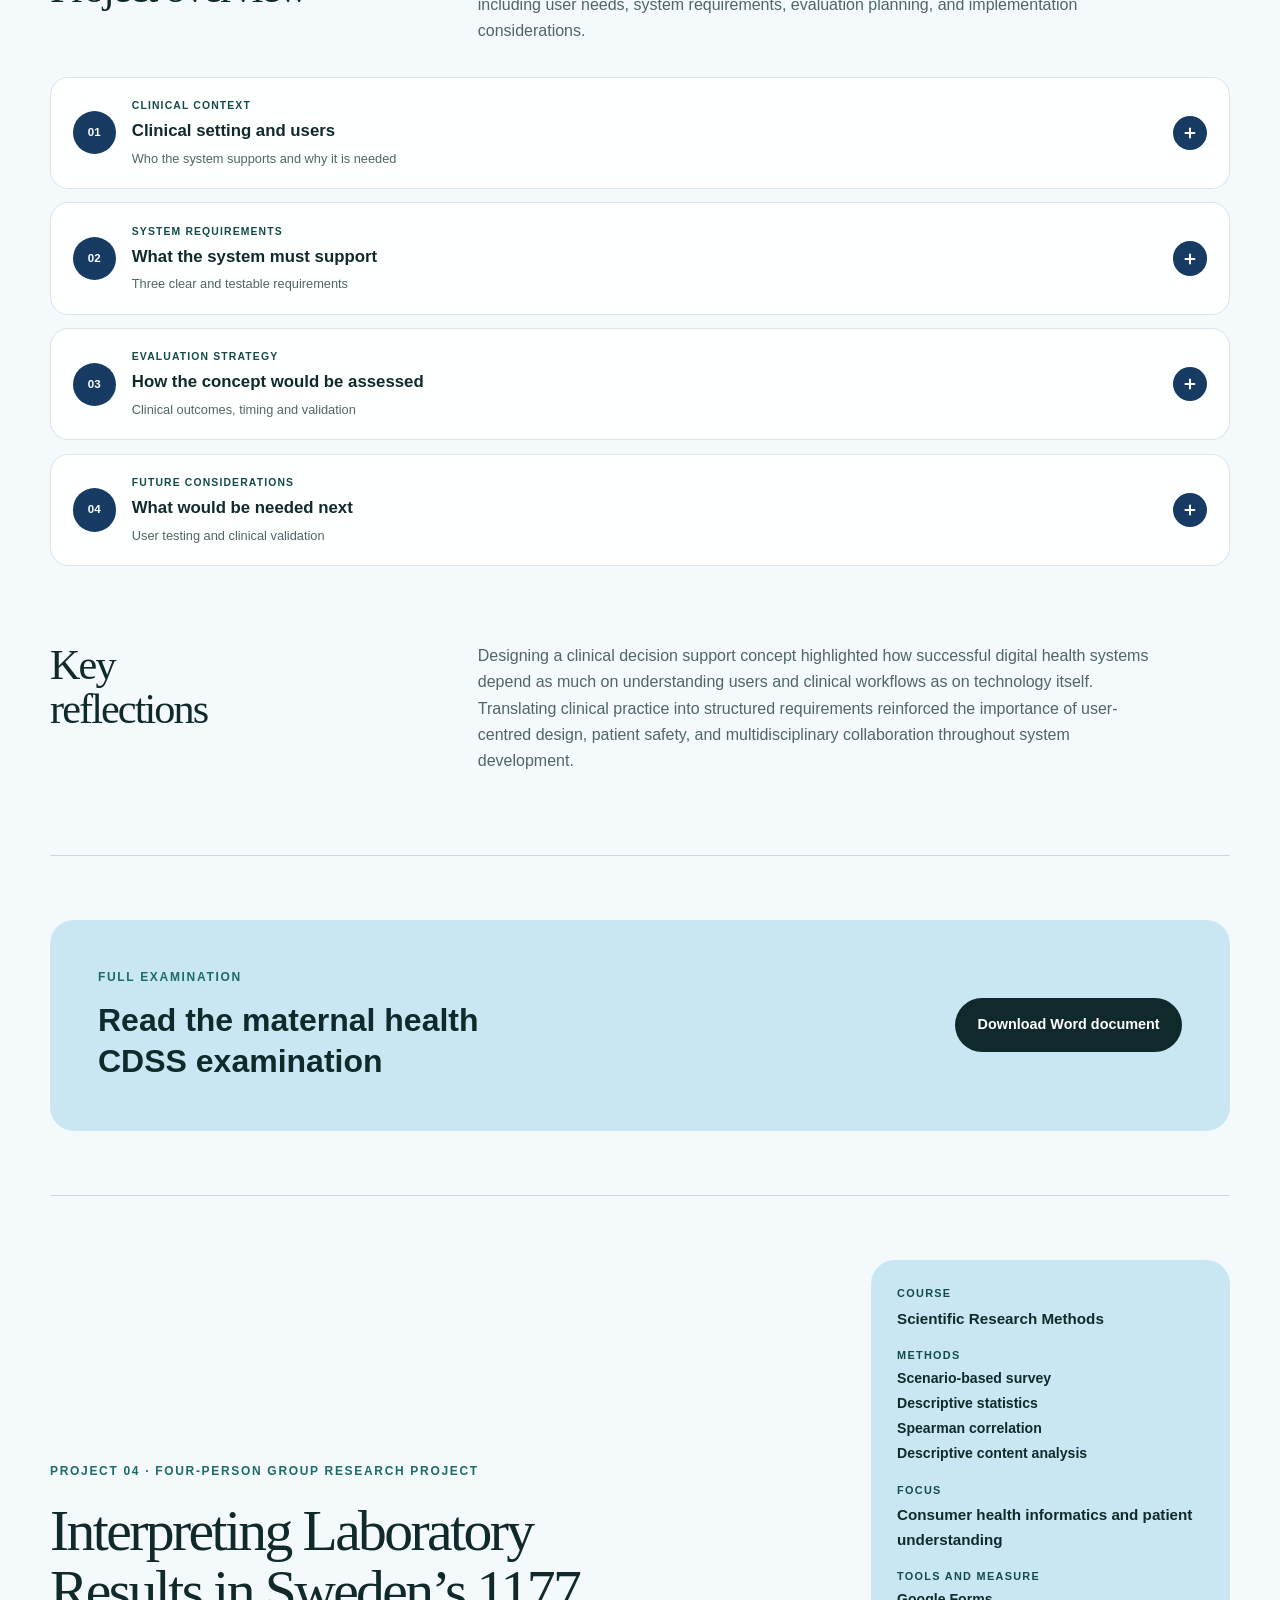
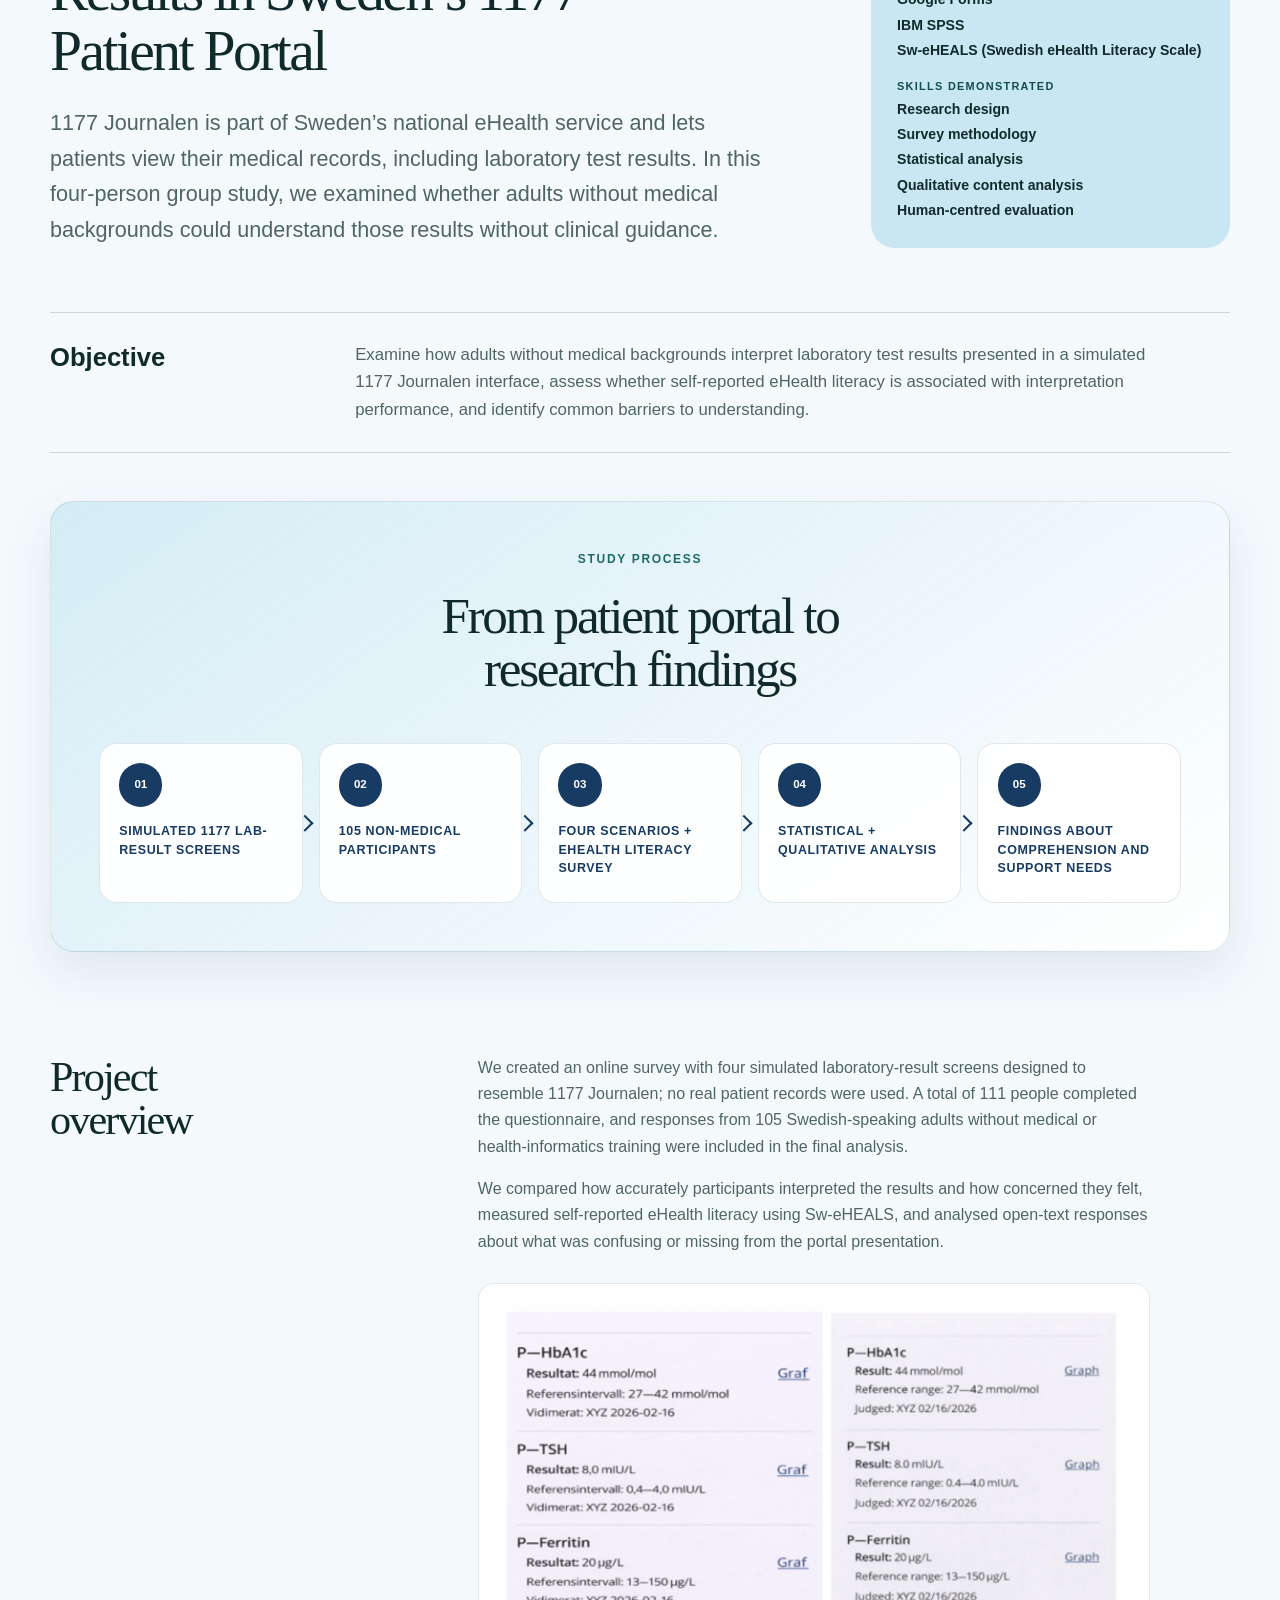
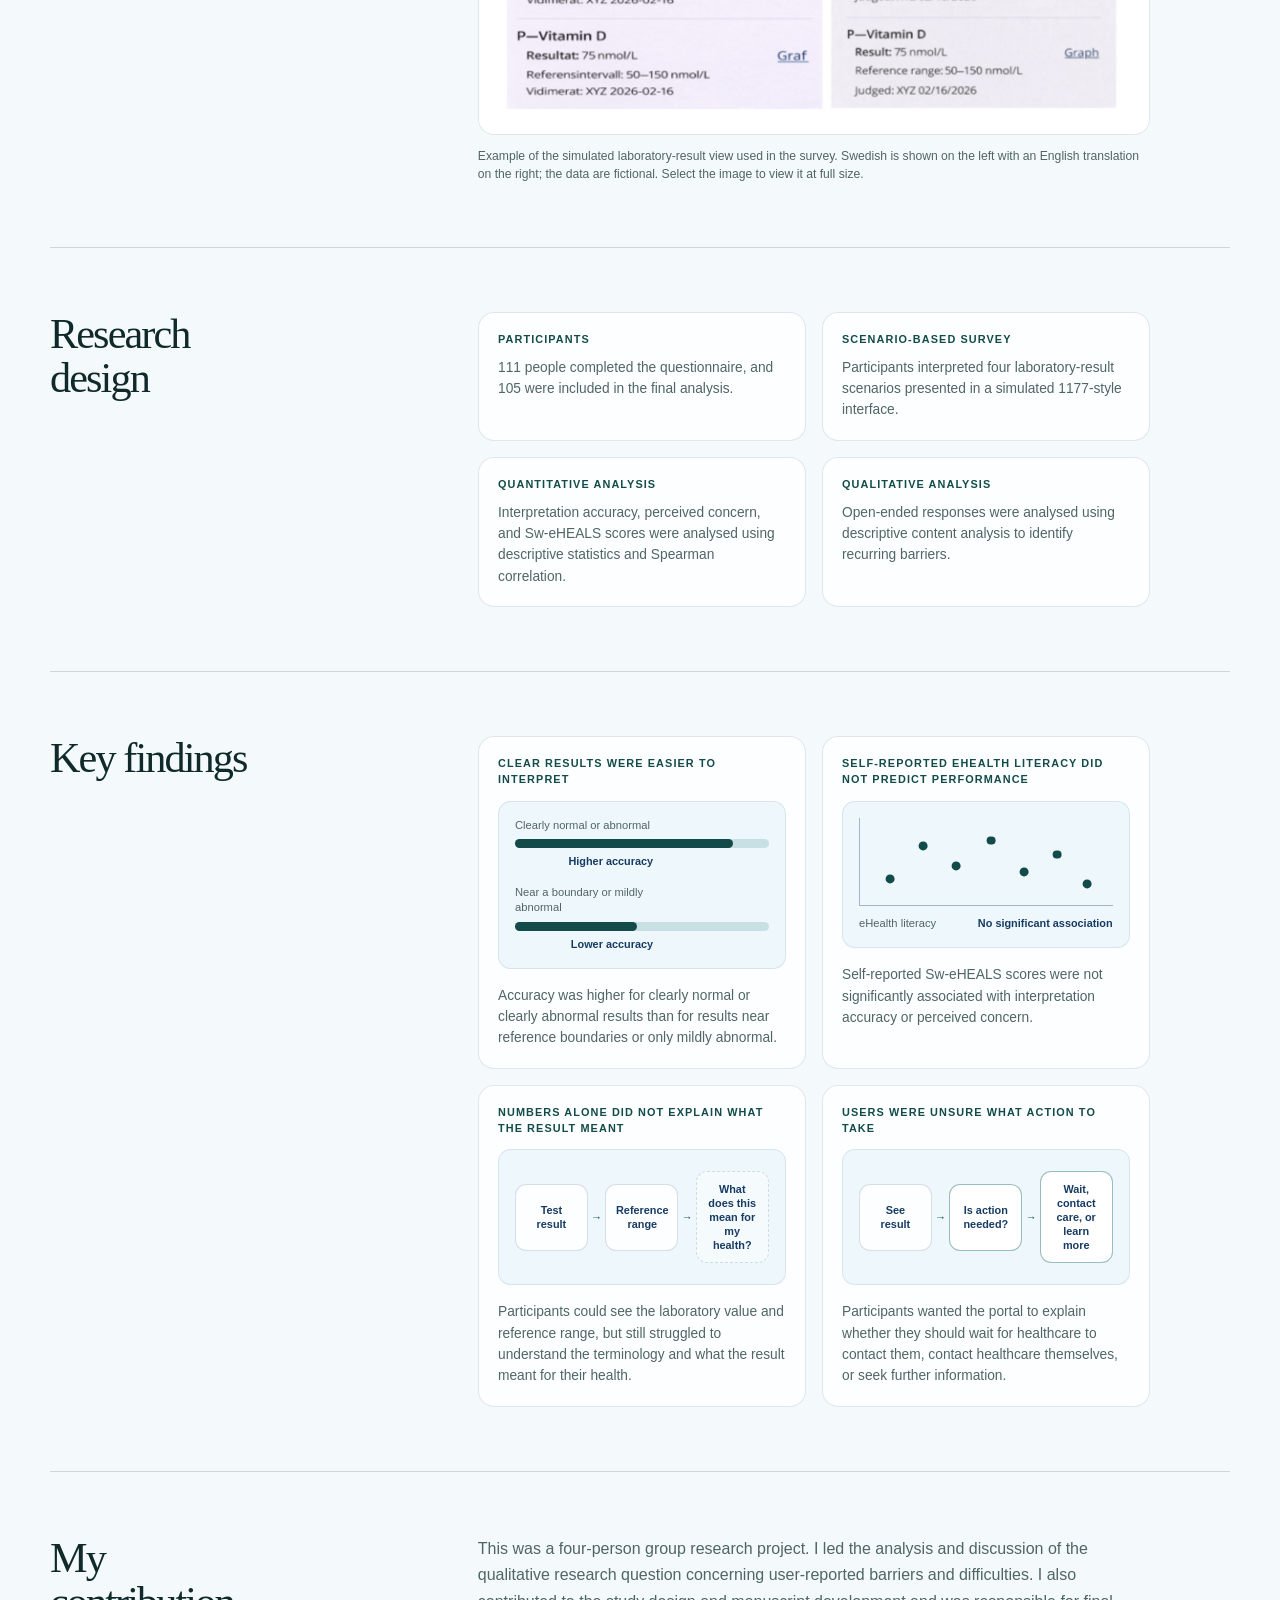
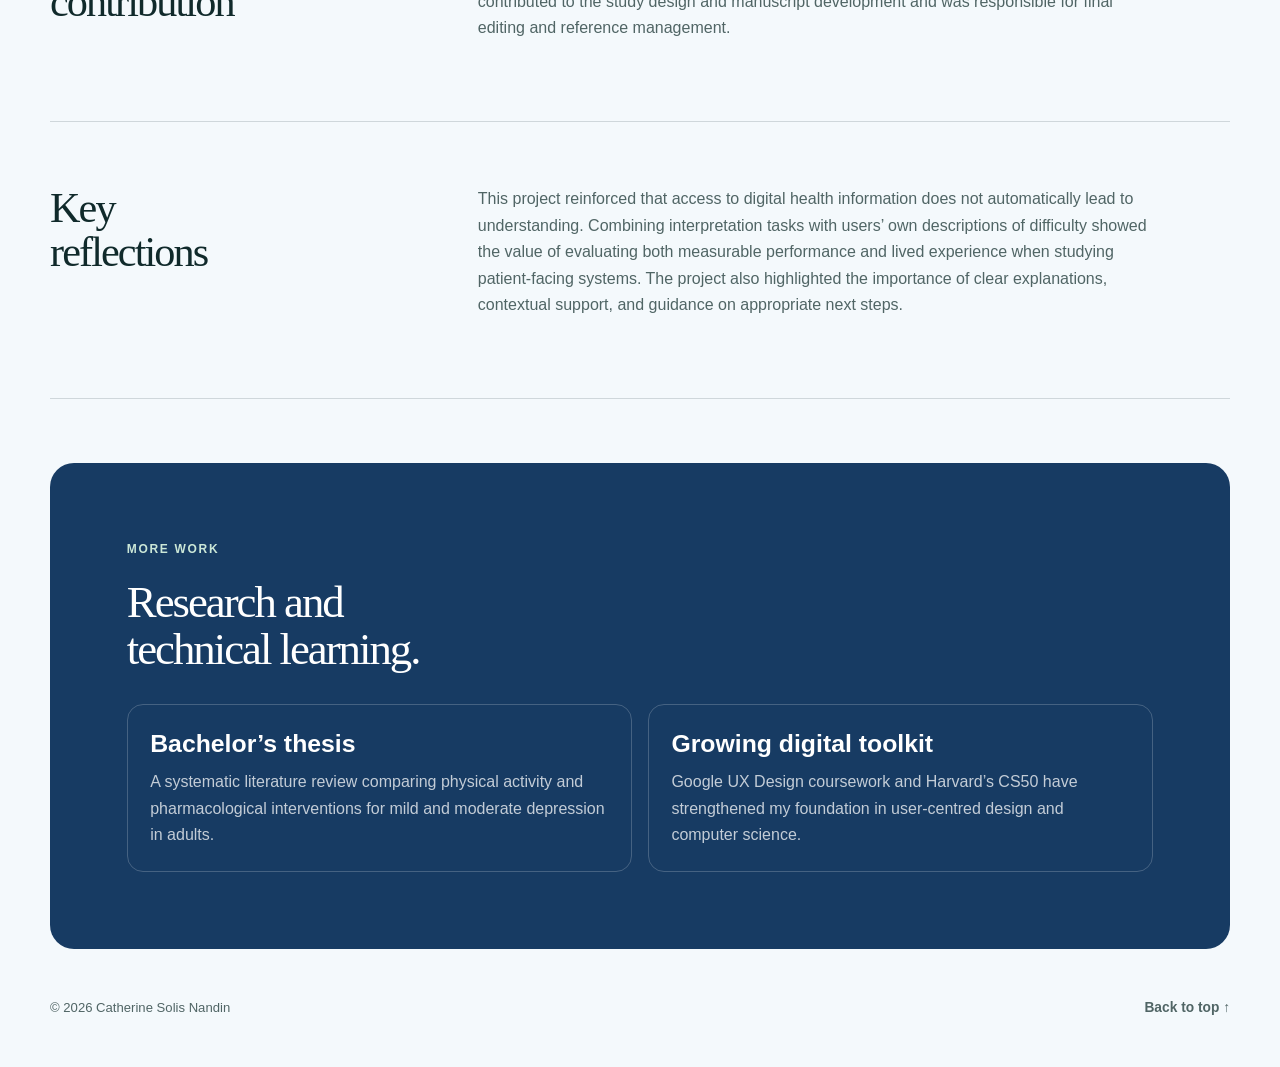
==== commit ddf7ea1d: "Add Project 04 survey interface example" ====
--- a/projects.html
+++ b/projects.html
@@ -8,7 +8,7 @@
       content="Projects by Catherine Solis Nandin, exploring human-centred digital tools for healthcare."
     />
     <title>Projects | Catherine Solis Nandin</title>
-    <link rel="stylesheet" href="styles.css?v=20260719-2" />
+    <link rel="stylesheet" href="styles.css?v=20260719-3" />
   </head>
   <body id="top">
     <a class="skip-link" href="#main-content">Skip to content</a>
@@ -858,6 +858,24 @@
                 Sw-eHEALS, and analysed open-text responses about what was confusing or
                 missing from the portal presentation.
               </p>
+              <figure class="research-interface-example">
+                <a
+                  href="assets/simulated-1177-laboratory-results.png"
+                  aria-label="Open the simulated 1177 laboratory-result example at full size"
+                >
+                  <img
+                    src="assets/simulated-1177-laboratory-results.png"
+                    alt="Simulated 1177 laboratory results showing HbA1c, TSH, ferritin, and vitamin D values in Swedish on the left and English on the right"
+                    loading="lazy"
+                    decoding="async"
+                  />
+                </a>
+                <figcaption>
+                  Example of the simulated laboratory-result view used in the survey.
+                  Swedish is shown on the left with an English translation on the right;
+                  the data are fictional. Select the image to view it at full size.
+                </figcaption>
+              </figure>
             </div>
           </section>
 
--- a/styles.css
+++ b/styles.css
@@ -2129,6 +2129,31 @@
   gap: 1rem;
 }
 
+.research-interface-example {
+  margin: 1.75rem 0 0;
+}
+
+.research-interface-example a {
+  display: block;
+  border: 1px solid rgba(23, 59, 99, 0.12);
+  border-radius: 1rem;
+  overflow: hidden;
+  background: #fff;
+}
+
+.research-interface-example img {
+  display: block;
+  width: 100%;
+  height: auto;
+}
+
+.research-interface-example figcaption {
+  margin-top: 0.7rem;
+  color: var(--muted);
+  font-size: 0.76rem;
+  line-height: 1.5;
+}
+
 .research-card-grid article {
   padding: 1.2rem;
   border: 1px solid rgba(23, 59, 99, 0.12);
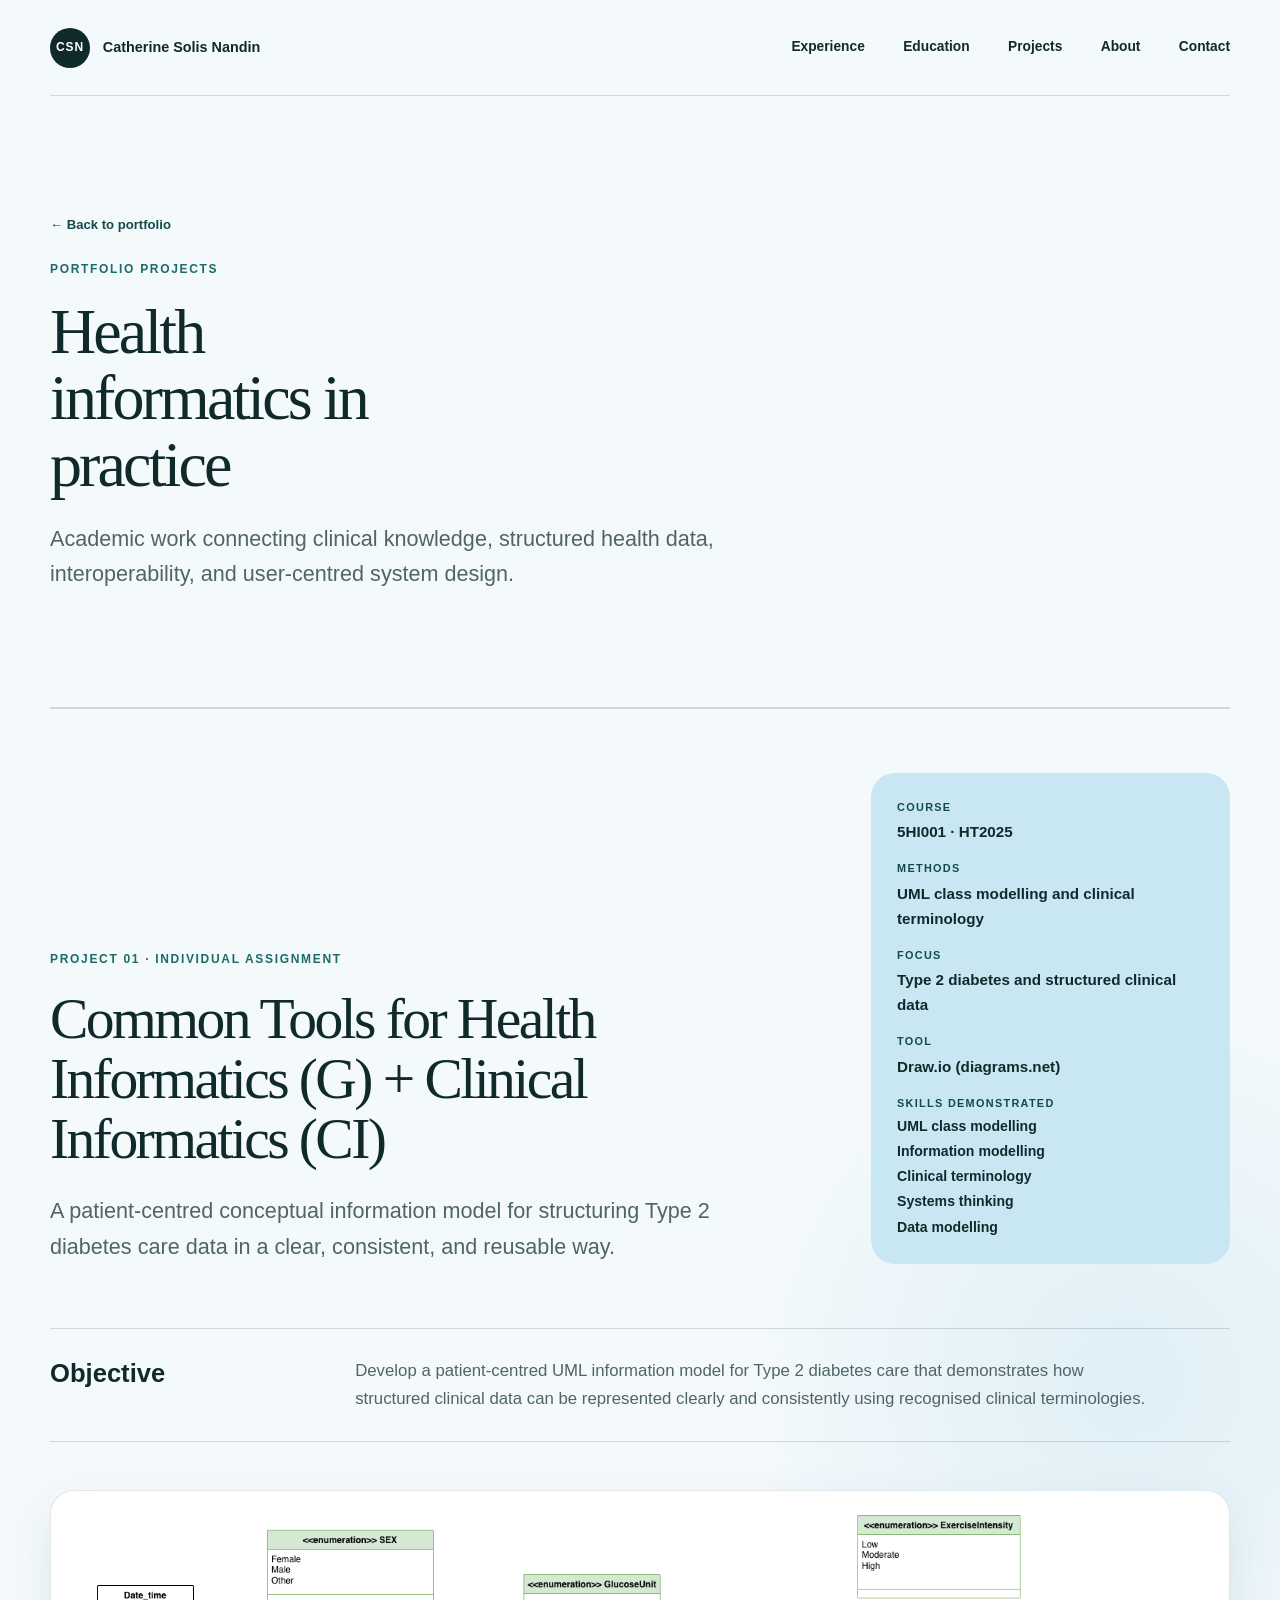
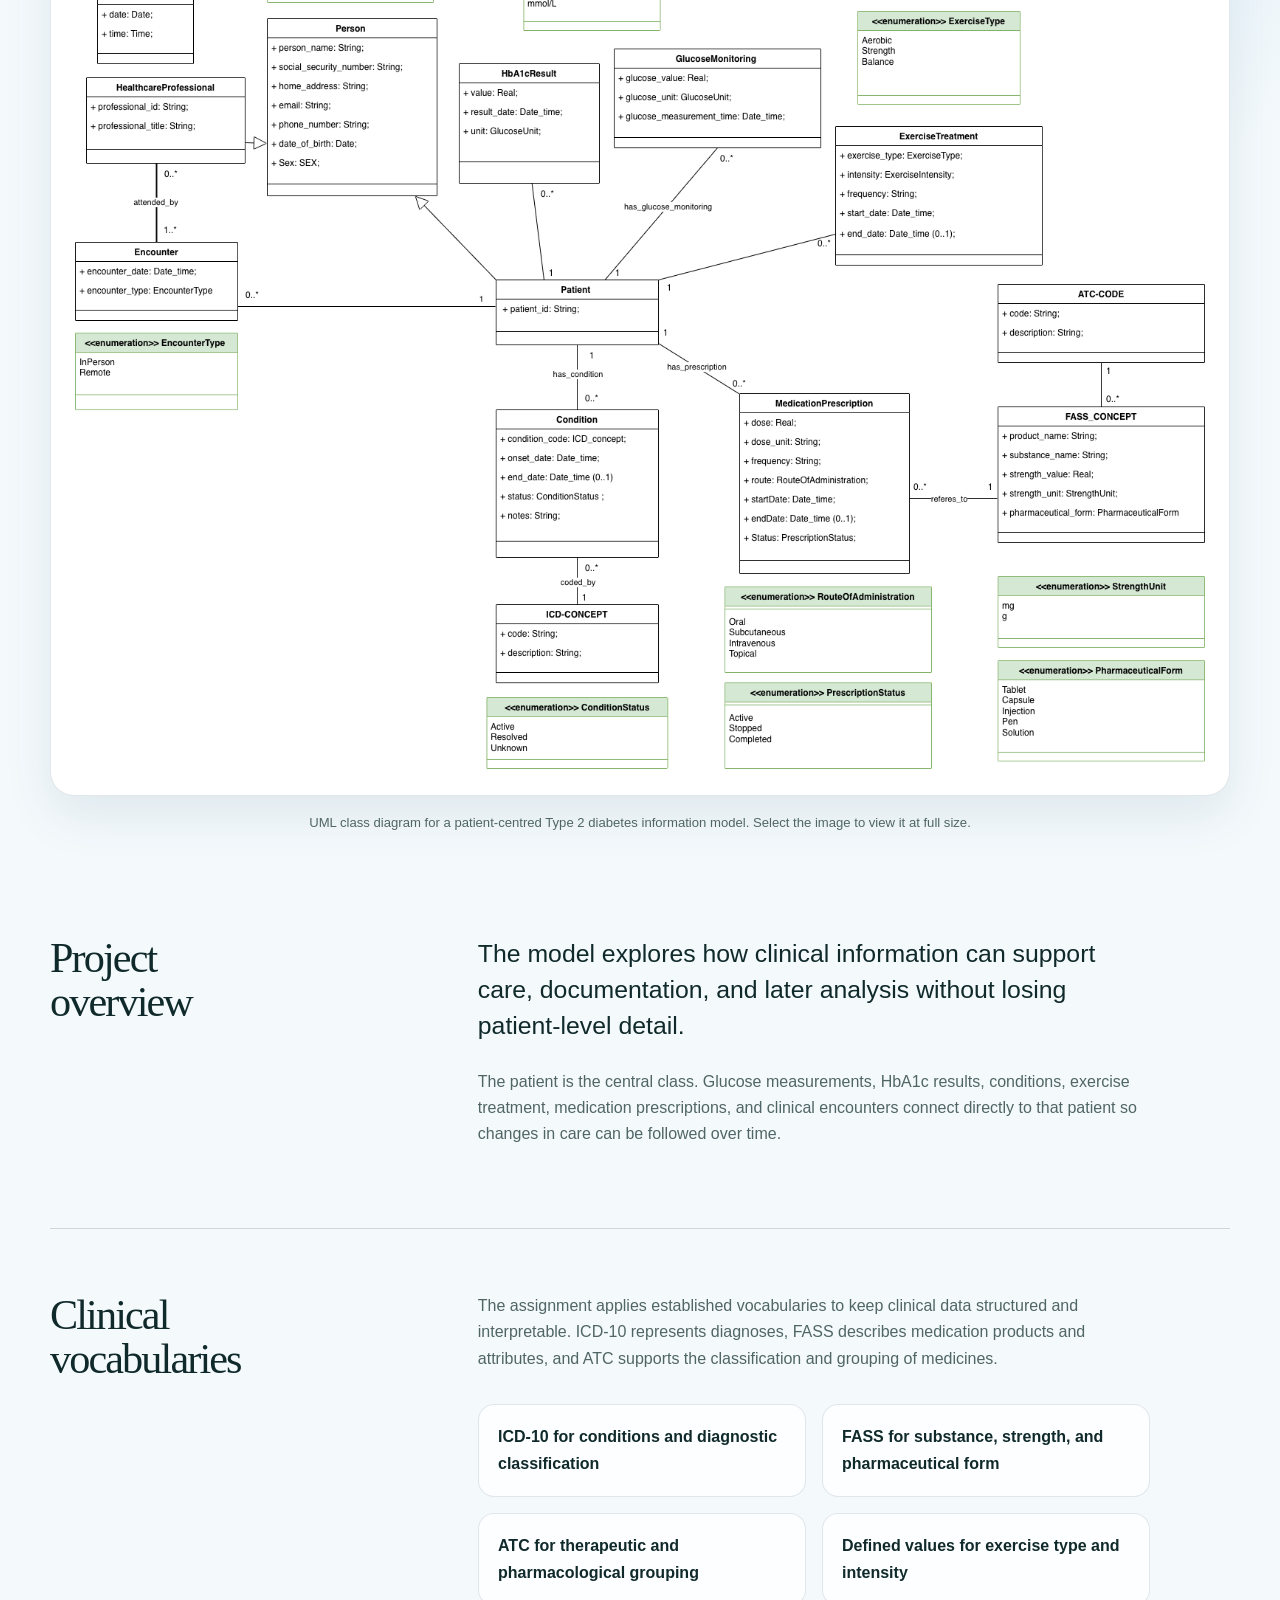
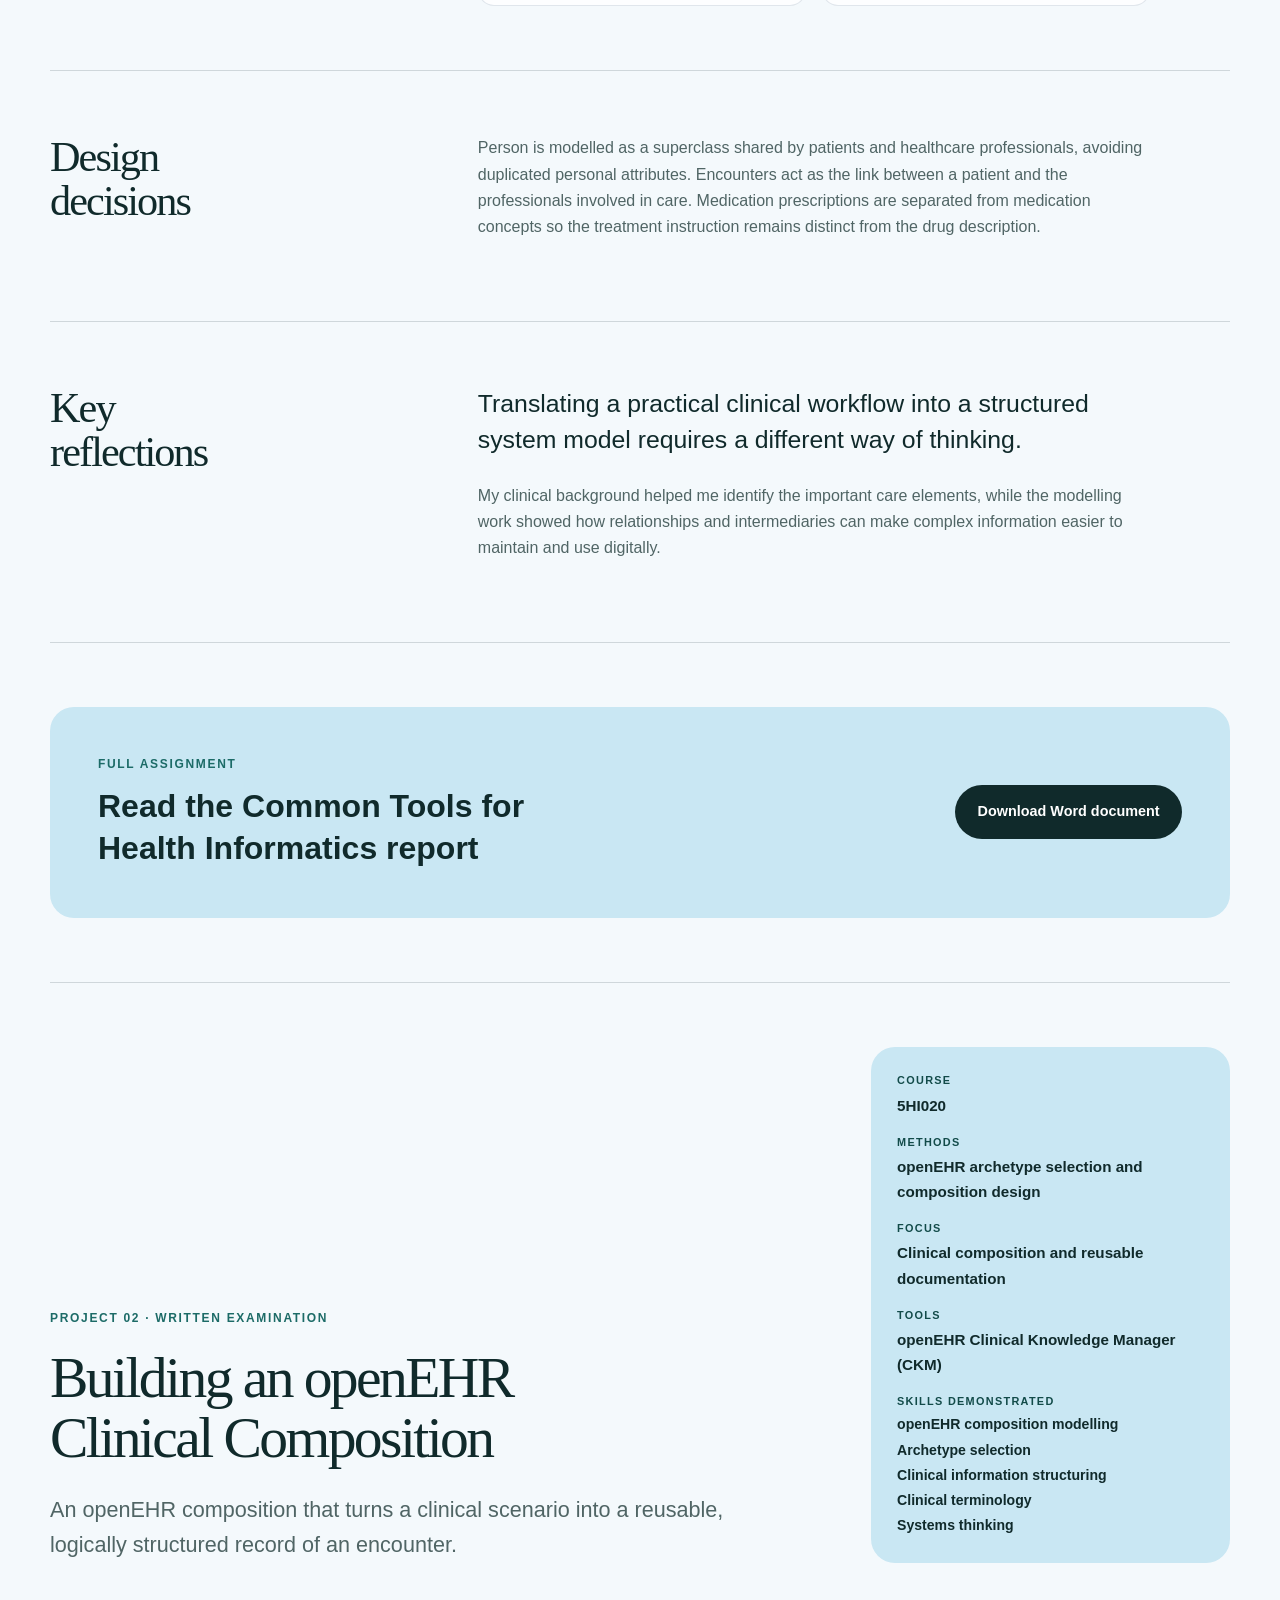
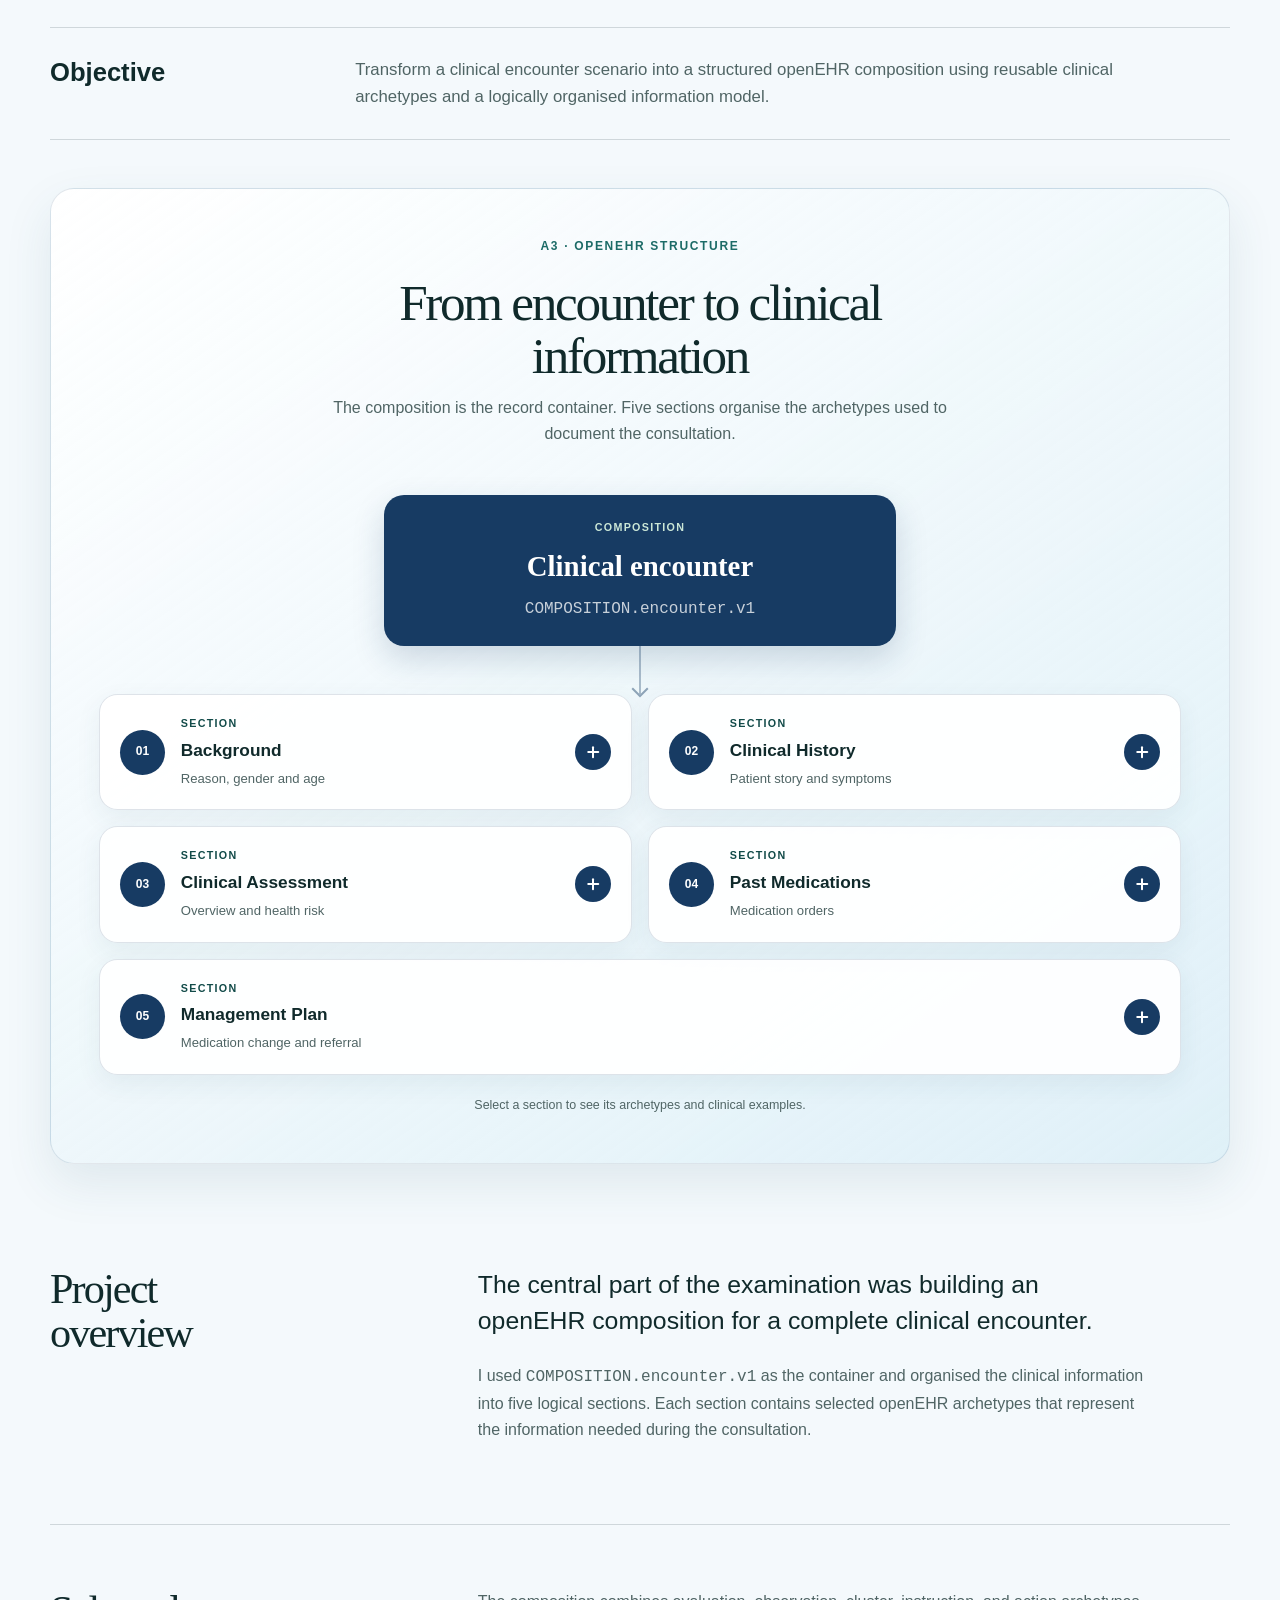
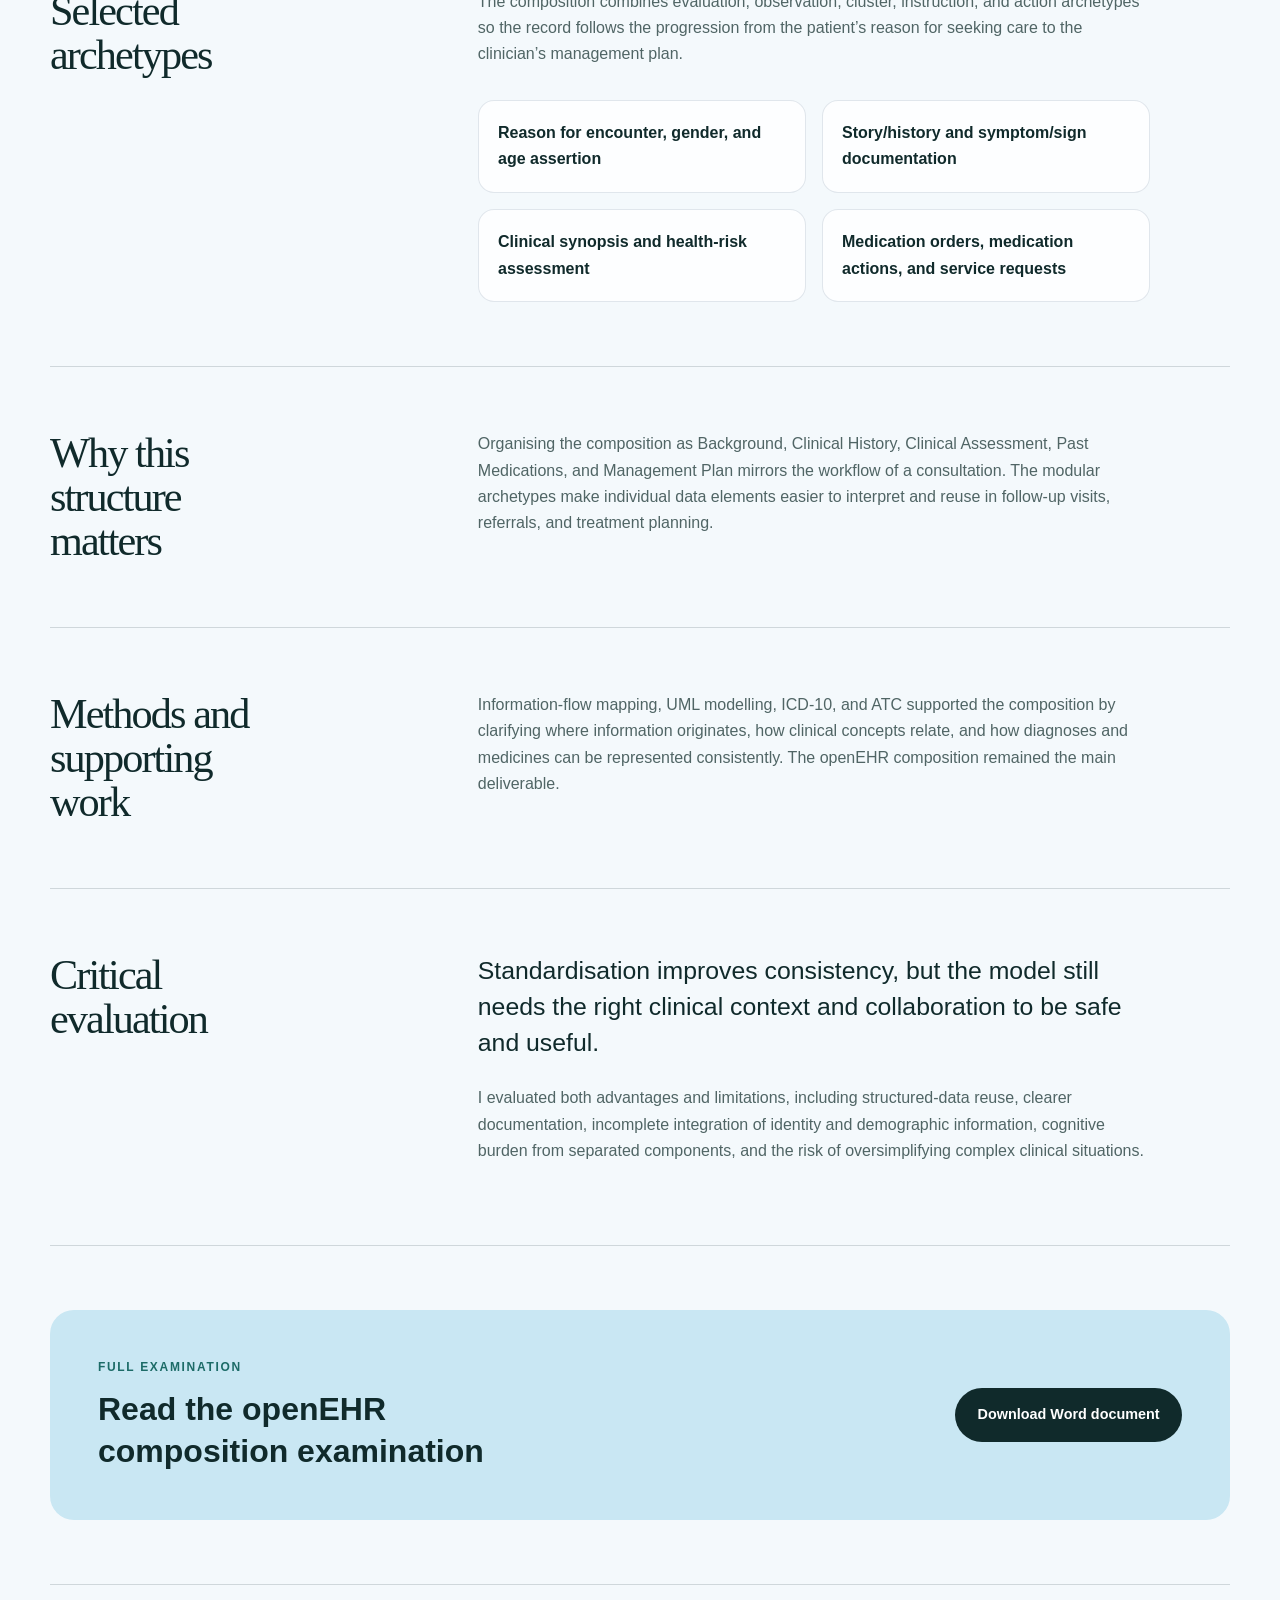
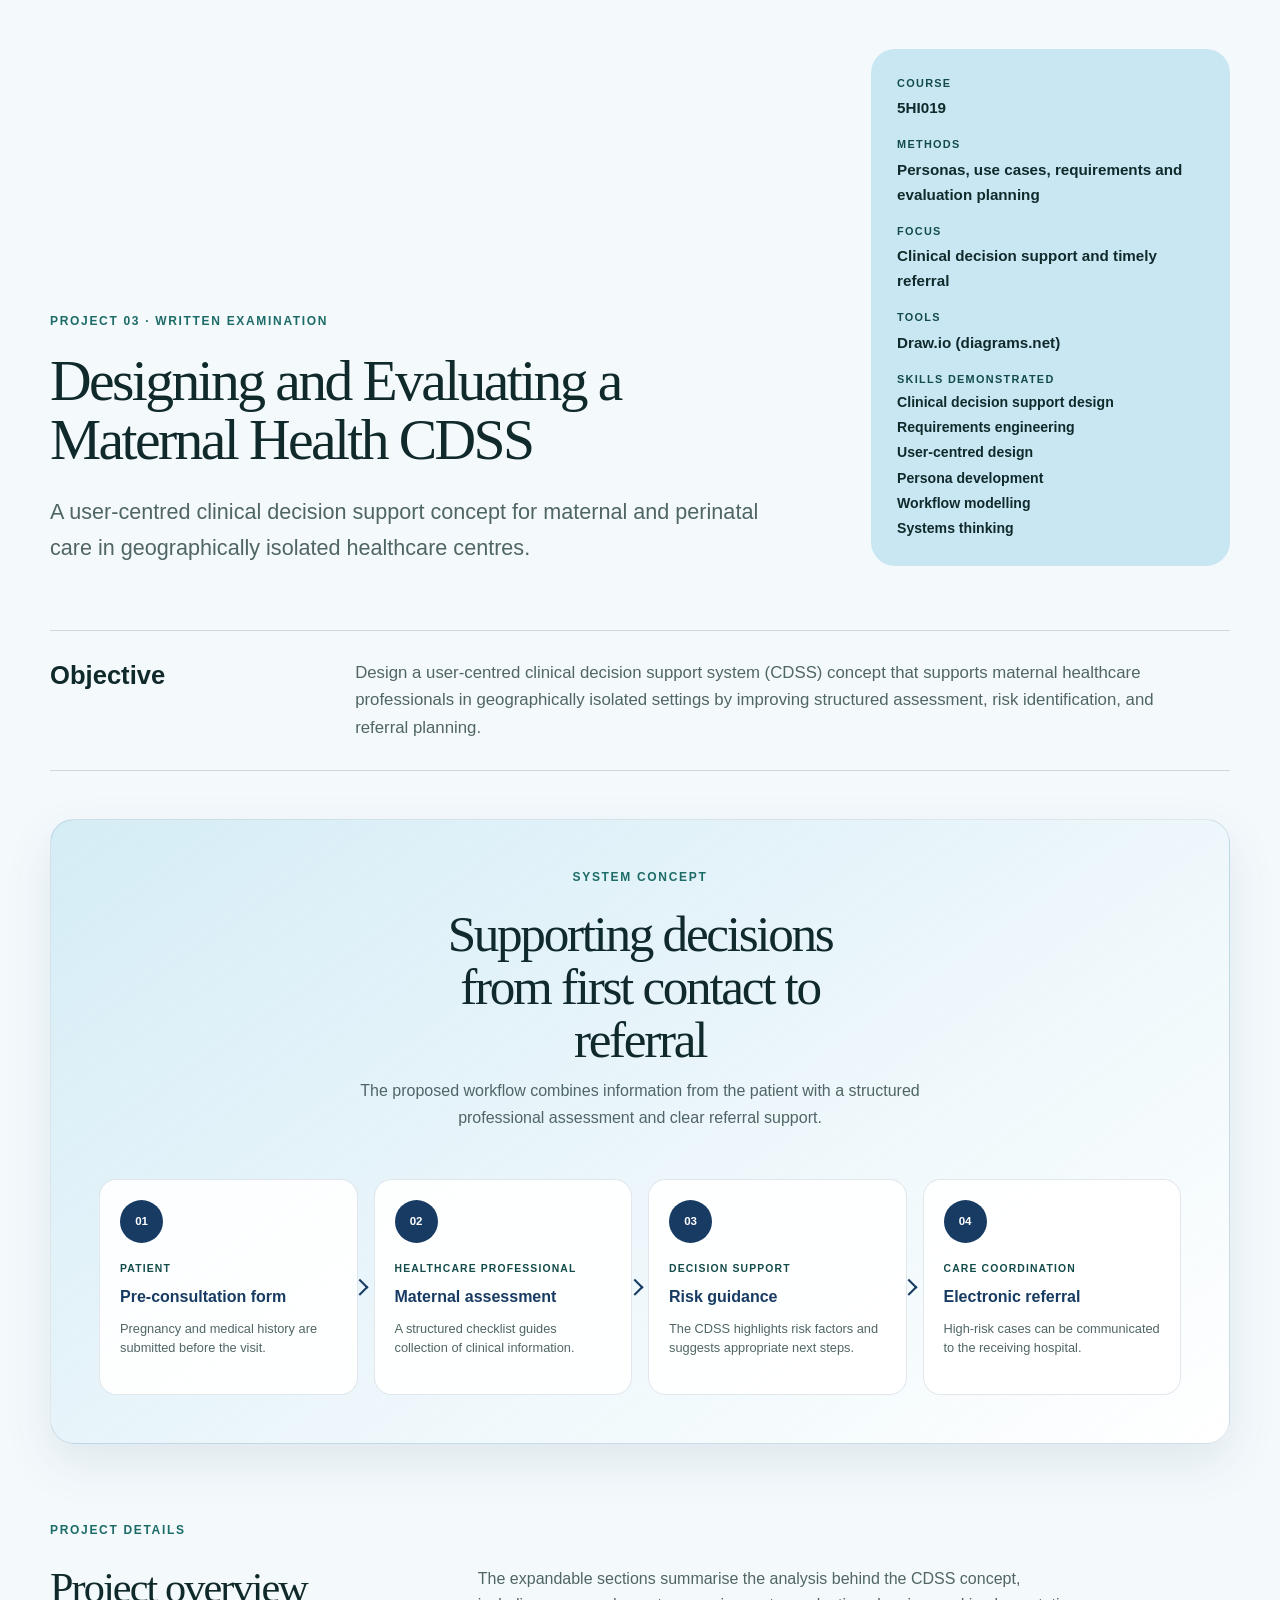
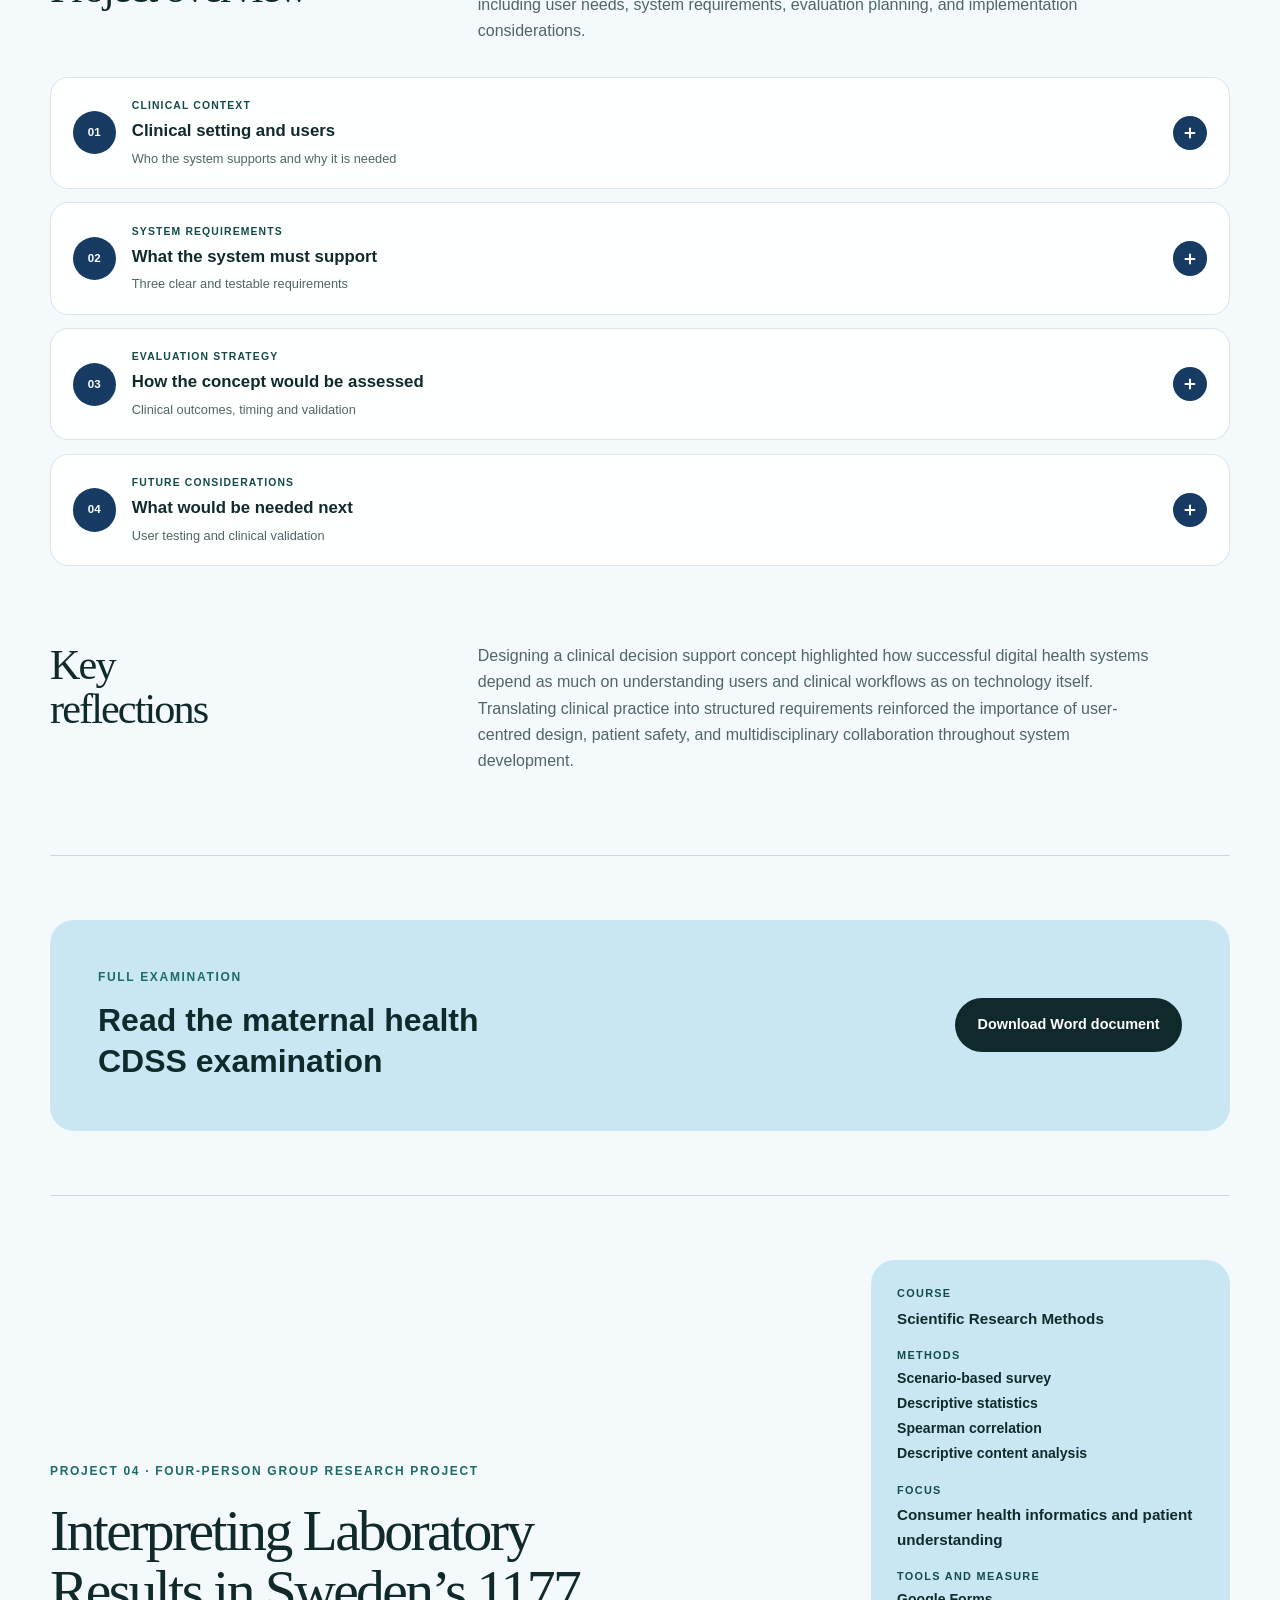
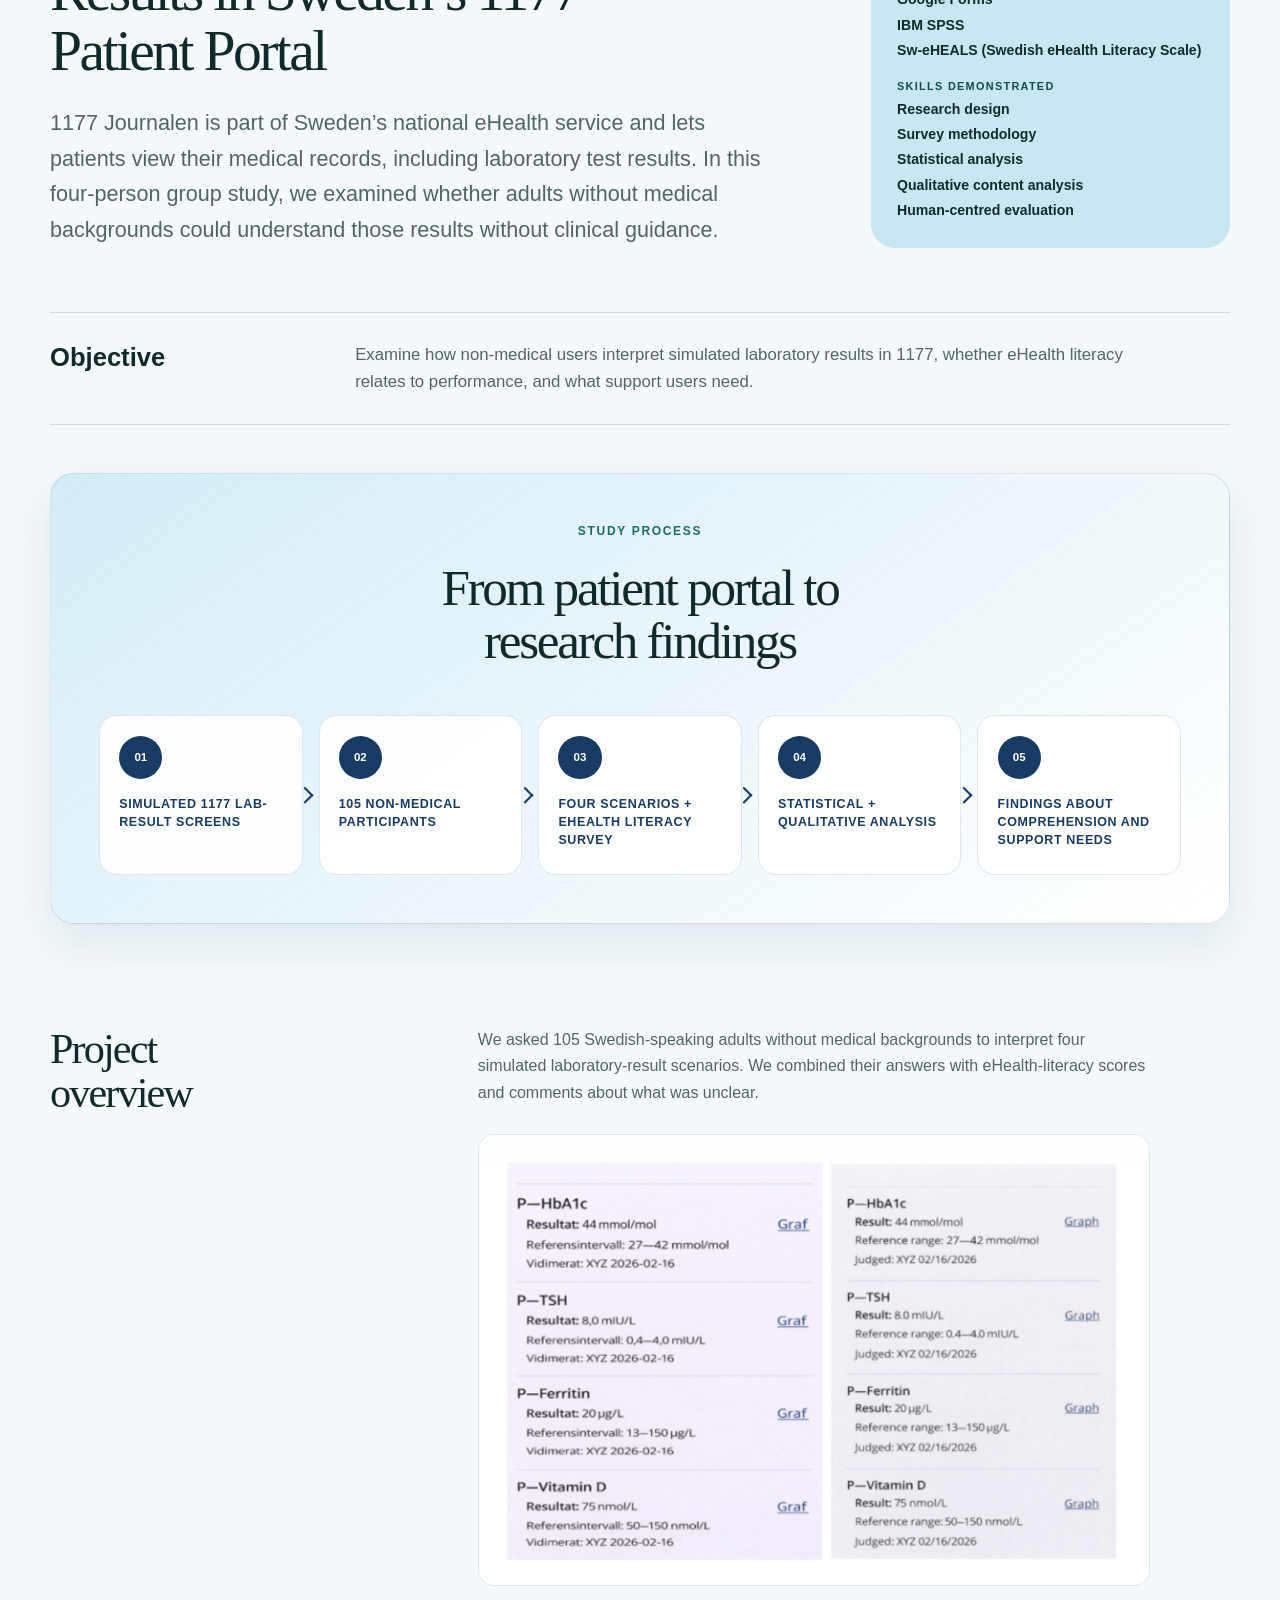
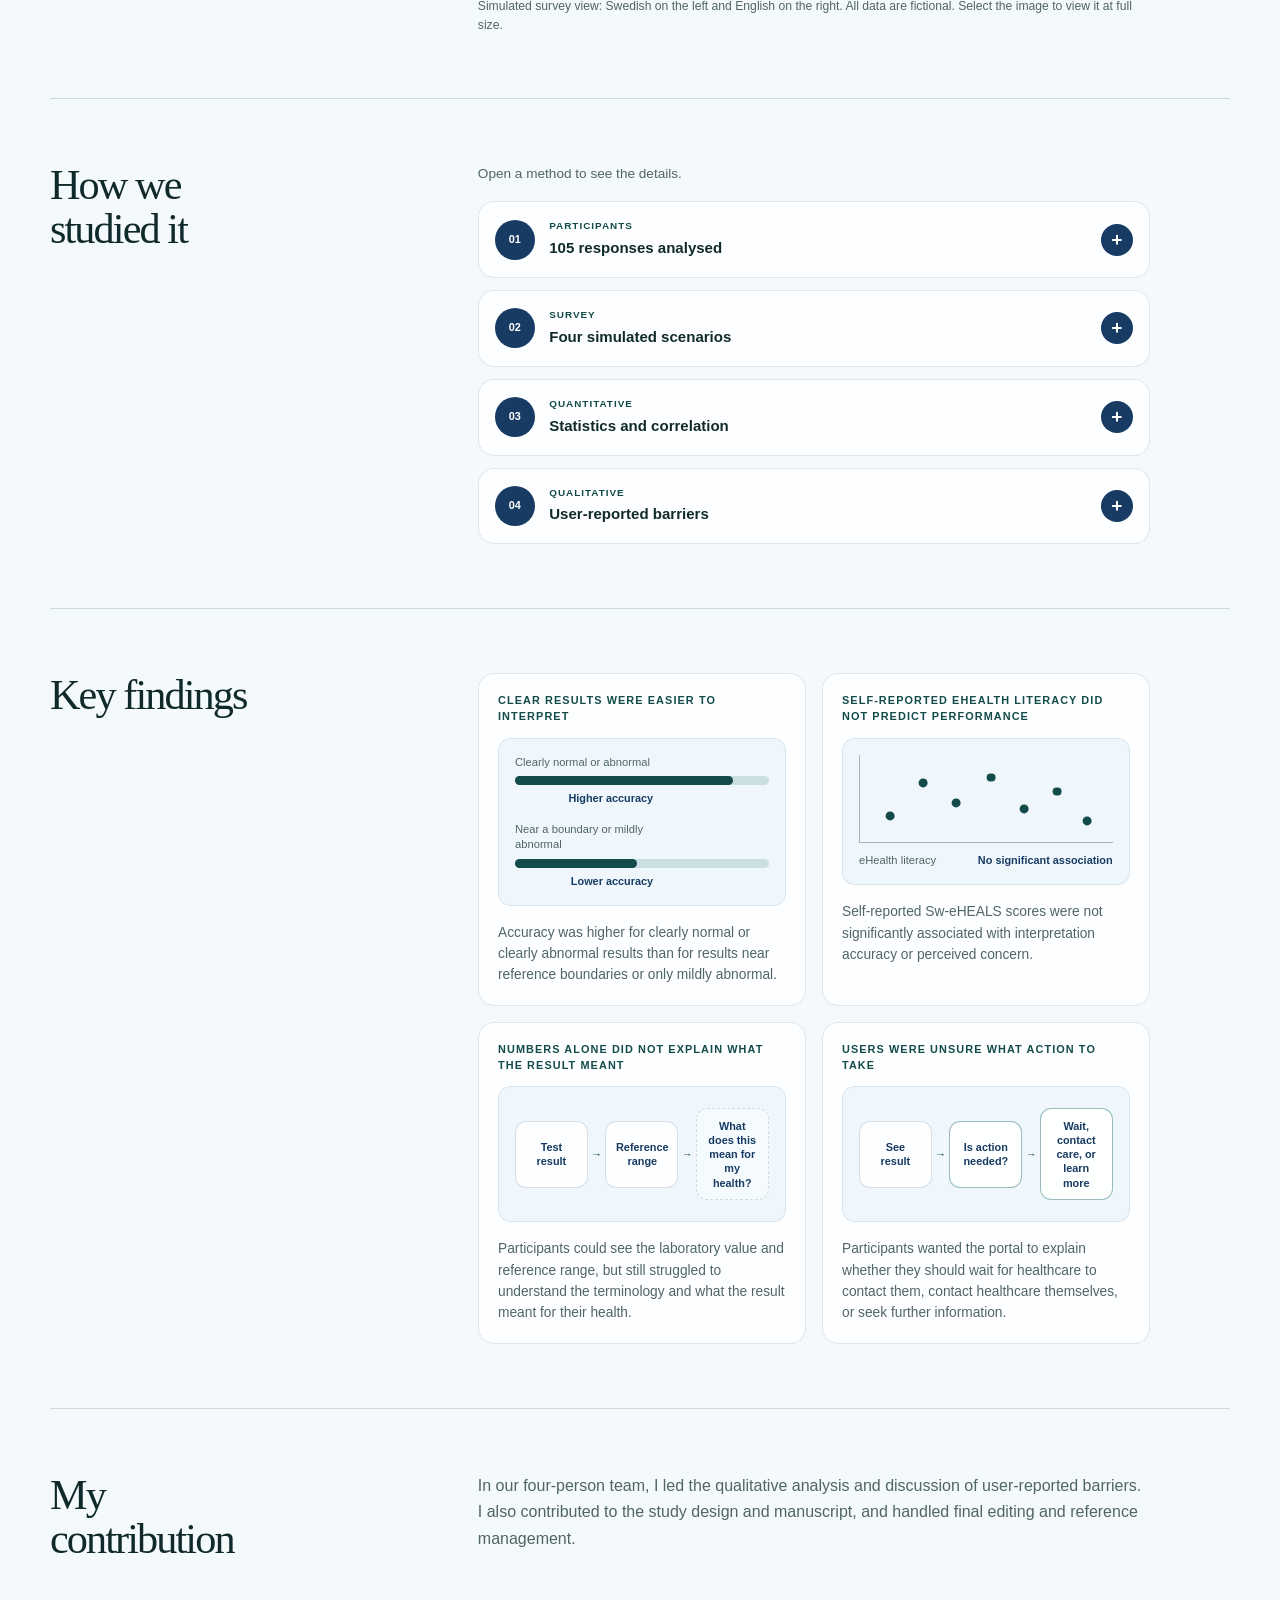
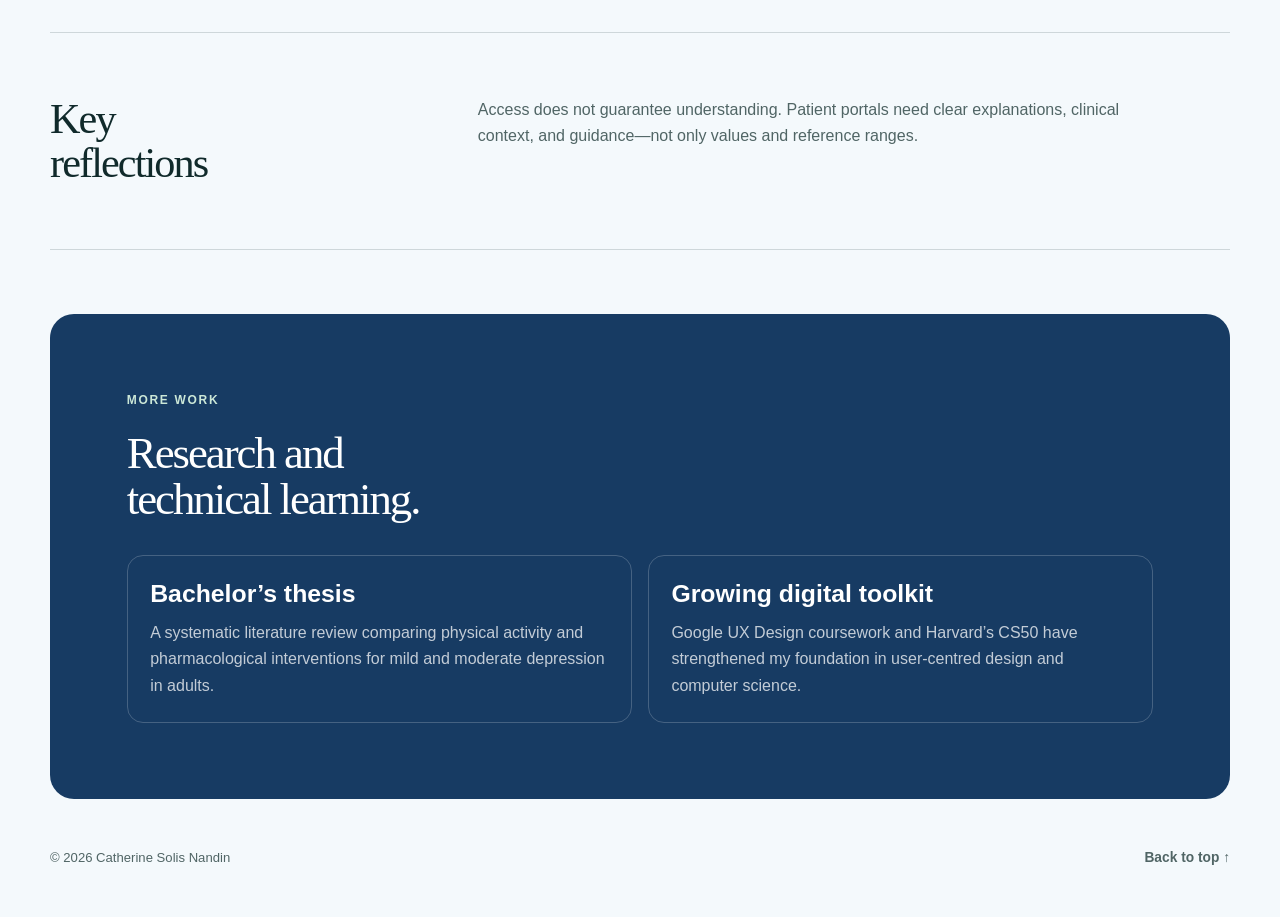
==== commit c2774b9a: "Simplify Project 04 presentation" ====
--- a/projects.html
+++ b/projects.html
@@ -8,7 +8,7 @@
       content="Projects by Catherine Solis Nandin, exploring human-centred digital tools for healthcare."
     />
     <title>Projects | Catherine Solis Nandin</title>
-    <link rel="stylesheet" href="styles.css?v=20260719-3" />
+    <link rel="stylesheet" href="styles.css?v=20260719-4" />
   </head>
   <body id="top">
     <a class="skip-link" href="#main-content">Skip to content</a>
@@ -805,14 +805,12 @@
         <section class="project-objective" aria-labelledby="laboratory-results-objective-title">
           <h3 id="laboratory-results-objective-title">Objective</h3>
           <p>
-            Examine how adults without medical backgrounds interpret laboratory test
-            results presented in a simulated 1177 Journalen interface, assess whether
-            self-reported eHealth literacy is associated with interpretation performance,
-            and identify common barriers to understanding.
+            Examine how non-medical users interpret simulated laboratory results in 1177,
+            whether eHealth literacy relates to performance, and what support users need.
           </p>
         </section>
 
-        <section class="research-process" aria-labelledby="research-process-title">
+        <section class="research-process" aria-labelledby="research-process-title" data-reveal>
           <div class="research-process-heading">
             <p class="eyebrow">Study process</p>
             <h2 id="research-process-title">From patient portal to research findings</h2>
@@ -842,23 +840,15 @@
         </section>
 
         <div class="project-case-study academic-project-sections">
-          <section class="project-section">
+          <section class="project-section" data-reveal>
             <h2>Project overview</h2>
             <div class="project-section-copy">
               <p>
-                We created an online survey with four simulated laboratory-result screens
-                designed to resemble 1177 Journalen; no real patient records were used.
-                A total of 111 people completed the questionnaire, and responses from 105
-                Swedish-speaking adults without medical or health-informatics training
-                were included in the final analysis.
-              </p>
-              <p>
-                We compared how accurately participants interpreted the results and how
-                concerned they felt, measured self-reported eHealth literacy using
-                Sw-eHEALS, and analysed open-text responses about what was confusing or
-                missing from the portal presentation.
-              </p>
-              <figure class="research-interface-example">
+                We asked 105 Swedish-speaking adults without medical backgrounds to
+                interpret four simulated laboratory-result scenarios. We combined their
+                answers with eHealth-literacy scores and comments about what was unclear.
+              </p>
+              <figure class="research-interface-example" data-reveal>
                 <a
                   href="assets/simulated-1177-laboratory-results.png"
                   aria-label="Open the simulated 1177 laboratory-result example at full size"
@@ -871,34 +861,50 @@
                   />
                 </a>
                 <figcaption>
-                  Example of the simulated laboratory-result view used in the survey.
-                  Swedish is shown on the left with an English translation on the right;
-                  the data are fictional. Select the image to view it at full size.
+                  Simulated survey view: Swedish on the left and English on the right.
+                  All data are fictional. Select the image to view it at full size.
                 </figcaption>
               </figure>
             </div>
           </section>
 
-          <section class="project-section">
-            <h2>Research design</h2>
-            <div class="project-section-copy">
-              <div class="research-card-grid">
-                <article>
-                  <h3>Participants</h3>
+          <section class="project-section" data-reveal>
+            <h2>How we studied it</h2>
+            <div class="project-section-copy">
+              <p class="research-method-intro">Open a method to see the details.</p>
+              <div class="research-method-list">
+                <details class="research-method-card">
+                  <summary>
+                    <span class="research-method-number">01</span>
+                    <span><small>Participants</small><strong>105 responses analysed</strong></span>
+                    <span class="research-method-toggle" aria-hidden="true"></span>
+                  </summary>
                   <p>111 people completed the questionnaire, and 105 were included in the final analysis.</p>
-                </article>
-                <article>
-                  <h3>Scenario-based survey</h3>
+                </details>
+                <details class="research-method-card">
+                  <summary>
+                    <span class="research-method-number">02</span>
+                    <span><small>Survey</small><strong>Four simulated scenarios</strong></span>
+                    <span class="research-method-toggle" aria-hidden="true"></span>
+                  </summary>
                   <p>Participants interpreted four laboratory-result scenarios presented in a simulated 1177-style interface.</p>
-                </article>
-                <article>
-                  <h3>Quantitative analysis</h3>
+                </details>
+                <details class="research-method-card">
+                  <summary>
+                    <span class="research-method-number">03</span>
+                    <span><small>Quantitative</small><strong>Statistics and correlation</strong></span>
+                    <span class="research-method-toggle" aria-hidden="true"></span>
+                  </summary>
                   <p>Interpretation accuracy, perceived concern, and Sw-eHEALS scores were analysed using descriptive statistics and Spearman correlation.</p>
-                </article>
-                <article>
-                  <h3>Qualitative analysis</h3>
+                </details>
+                <details class="research-method-card">
+                  <summary>
+                    <span class="research-method-number">04</span>
+                    <span><small>Qualitative</small><strong>User-reported barriers</strong></span>
+                    <span class="research-method-toggle" aria-hidden="true"></span>
+                  </summary>
                   <p>Open-ended responses were analysed using descriptive content analysis to identify recurring barriers.</p>
-                </article>
+                </details>
               </div>
             </div>
           </section>
@@ -907,7 +913,7 @@
             <h2>Key findings</h2>
             <div class="project-section-copy">
               <div class="research-card-grid research-findings-grid">
-                <article>
+                <article data-reveal style="--reveal-delay: 0ms;">
                   <h3>Clear results were easier to interpret</h3>
                   <figure class="finding-diagram finding-comparison" aria-label="Clearly normal or abnormal results were easier to interpret than borderline or mildly abnormal results">
                     <div>
@@ -923,7 +929,7 @@
                   </figure>
                   <p>Accuracy was higher for clearly normal or clearly abnormal results than for results near reference boundaries or only mildly abnormal.</p>
                 </article>
-                <article>
+                <article data-reveal style="--reveal-delay: 90ms;">
                   <h3>Self-reported eHealth literacy did not predict performance</h3>
                   <figure class="finding-diagram finding-association" aria-label="Diagram showing no significant association between self-reported eHealth literacy and interpretation performance">
                     <div class="finding-axis" aria-hidden="true">
@@ -942,7 +948,7 @@
                   </figure>
                   <p>Self-reported Sw-eHEALS scores were not significantly associated with interpretation accuracy or perceived concern.</p>
                 </article>
-                <article>
+                <article data-reveal style="--reveal-delay: 180ms;">
                   <h3>Numbers alone did not explain what the result meant</h3>
                   <figure class="finding-diagram finding-information" aria-label="Laboratory values and reference ranges did not always provide enough clinical meaning">
                     <span>Test result</span>
@@ -951,7 +957,7 @@
                   </figure>
                   <p>Participants could see the laboratory value and reference range, but still struggled to understand the terminology and what the result meant for their health.</p>
                 </article>
-                <article>
+                <article data-reveal style="--reveal-delay: 270ms;">
                   <h3>Users were unsure what action to take</h3>
                   <figure class="finding-diagram finding-guidance" aria-label="Users wanted a path from seeing a result to understanding its meaning and knowing the next step">
                     <span>See result</span>
@@ -964,30 +970,23 @@
             </div>
           </section>
 
-          <section class="project-section">
+          <section class="project-section" data-reveal>
             <h2>My contribution</h2>
             <div class="project-section-copy">
               <p>
-                This was a four-person group research project. I led the analysis and
-                discussion of the qualitative research question concerning user-reported
-                barriers and difficulties. I also contributed to the study design and
-                manuscript development and was responsible for final editing and reference
-                management.
-              </p>
-            </div>
-          </section>
-
-          <section class="project-section">
+                In our four-person team, I led the qualitative analysis and discussion of
+                user-reported barriers. I also contributed to the study design and manuscript,
+                and handled final editing and reference management.
+              </p>
+            </div>
+          </section>
+
+          <section class="project-section" data-reveal>
             <h2>Key reflections</h2>
             <div class="project-section-copy">
               <p>
-                This project reinforced that access to digital health information does
-                not automatically lead to understanding. Combining interpretation tasks
-                with users’ own descriptions of difficulty showed the value of evaluating
-                both measurable performance and lived experience when studying
-                patient-facing systems. The project also highlighted the importance of
-                clear explanations, contextual support, and guidance on appropriate next
-                steps.
+                Access does not guarantee understanding. Patient portals need clear
+                explanations, clinical context, and guidance—not only values and reference ranges.
               </p>
             </div>
           </section>
@@ -1033,6 +1032,6 @@
       <p>© 2026 Catherine Solis Nandin</p>
       <a href="#top">Back to top <span aria-hidden="true">↑</span></a>
     </footer>
-    <script src="project-lightbox.js"></script>
+    <script src="project-lightbox.js?v=20260719-1"></script>
   </body>
 </html>
--- a/styles.css
+++ b/styles.css
@@ -2154,6 +2154,162 @@
   line-height: 1.5;
 }
 
+.research-method-intro {
+  margin: 0 0 1rem;
+  color: var(--muted);
+  font-size: 0.85rem;
+}
+
+.research-method-list {
+  display: grid;
+  gap: 0.75rem;
+}
+
+.research-method-card {
+  overflow: hidden;
+  border: 1px solid rgba(23, 59, 99, 0.12);
+  border-radius: 1rem;
+  background: rgba(255, 255, 255, 0.82);
+}
+
+.research-method-card summary {
+  display: grid;
+  grid-template-columns: auto minmax(0, 1fr) auto;
+  gap: 0.9rem;
+  align-items: center;
+  padding: 1rem;
+  cursor: pointer;
+  list-style: none;
+}
+
+.research-method-card summary::-webkit-details-marker {
+  display: none;
+}
+
+.research-method-card summary:focus-visible {
+  outline: 3px solid var(--teal-dark);
+  outline-offset: -3px;
+}
+
+.research-method-card[open] summary {
+  background: rgba(201, 231, 243, 0.42);
+}
+
+.research-method-card summary > span:nth-child(2) {
+  display: grid;
+  gap: 0.1rem;
+}
+
+.research-method-card small {
+  color: var(--teal-dark);
+  font-size: 0.62rem;
+  font-weight: 800;
+  letter-spacing: 0.1em;
+  text-transform: uppercase;
+}
+
+.research-method-card strong {
+  color: var(--ink);
+  font-size: 0.94rem;
+}
+
+.research-method-card > p {
+  margin: 0;
+  padding: 0 1rem 1rem 4.5rem;
+  color: var(--muted);
+  font-size: 0.82rem;
+  line-height: 1.5;
+}
+
+.research-method-number {
+  display: grid;
+  width: 2.5rem;
+  height: 2.5rem;
+  place-items: center;
+  border-radius: 50%;
+  background: var(--navy);
+  color: var(--white);
+  font-size: 0.68rem;
+  font-weight: 800;
+}
+
+.research-method-toggle {
+  position: relative;
+  width: 2rem;
+  height: 2rem;
+  border-radius: 50%;
+  background: var(--navy);
+}
+
+.research-method-toggle::before,
+.research-method-toggle::after {
+  position: absolute;
+  top: 50%;
+  left: 50%;
+  width: 0.65rem;
+  height: 2px;
+  border-radius: 1px;
+  background: var(--white);
+  content: "";
+  transition: transform 180ms ease;
+}
+
+.research-method-toggle::before {
+  transform: translate(-50%, -50%);
+}
+
+.research-method-toggle::after {
+  transform: translate(-50%, -50%) rotate(90deg);
+}
+
+.research-method-card[open] .research-method-toggle::after {
+  transform: translate(-50%, -50%) rotate(0deg);
+}
+
+.has-reveal [data-reveal] {
+  opacity: 0;
+  transform: translateY(1.1rem);
+  transition:
+    opacity 620ms ease var(--reveal-delay, 0ms),
+    transform 620ms cubic-bezier(0.22, 1, 0.36, 1) var(--reveal-delay, 0ms);
+}
+
+.has-reveal [data-reveal].is-visible {
+  opacity: 1;
+  transform: translateY(0);
+}
+
+.has-reveal .research-process.is-visible .research-process-flow li {
+  animation: research-step-in 520ms both;
+}
+
+.has-reveal .research-process.is-visible .research-process-flow li:nth-child(2) {
+  animation-delay: 80ms;
+}
+
+.has-reveal .research-process.is-visible .research-process-flow li:nth-child(3) {
+  animation-delay: 160ms;
+}
+
+.has-reveal .research-process.is-visible .research-process-flow li:nth-child(4) {
+  animation-delay: 240ms;
+}
+
+.has-reveal .research-process.is-visible .research-process-flow li:nth-child(5) {
+  animation-delay: 320ms;
+}
+
+@keyframes research-step-in {
+  from {
+    opacity: 0;
+    transform: translateY(0.8rem);
+  }
+  to {
+    opacity: 1;
+    transform: translateY(0);
+  }
+}
+
 .research-card-grid article {
   padding: 1.2rem;
   border: 1px solid rgba(23, 59, 99, 0.12);
